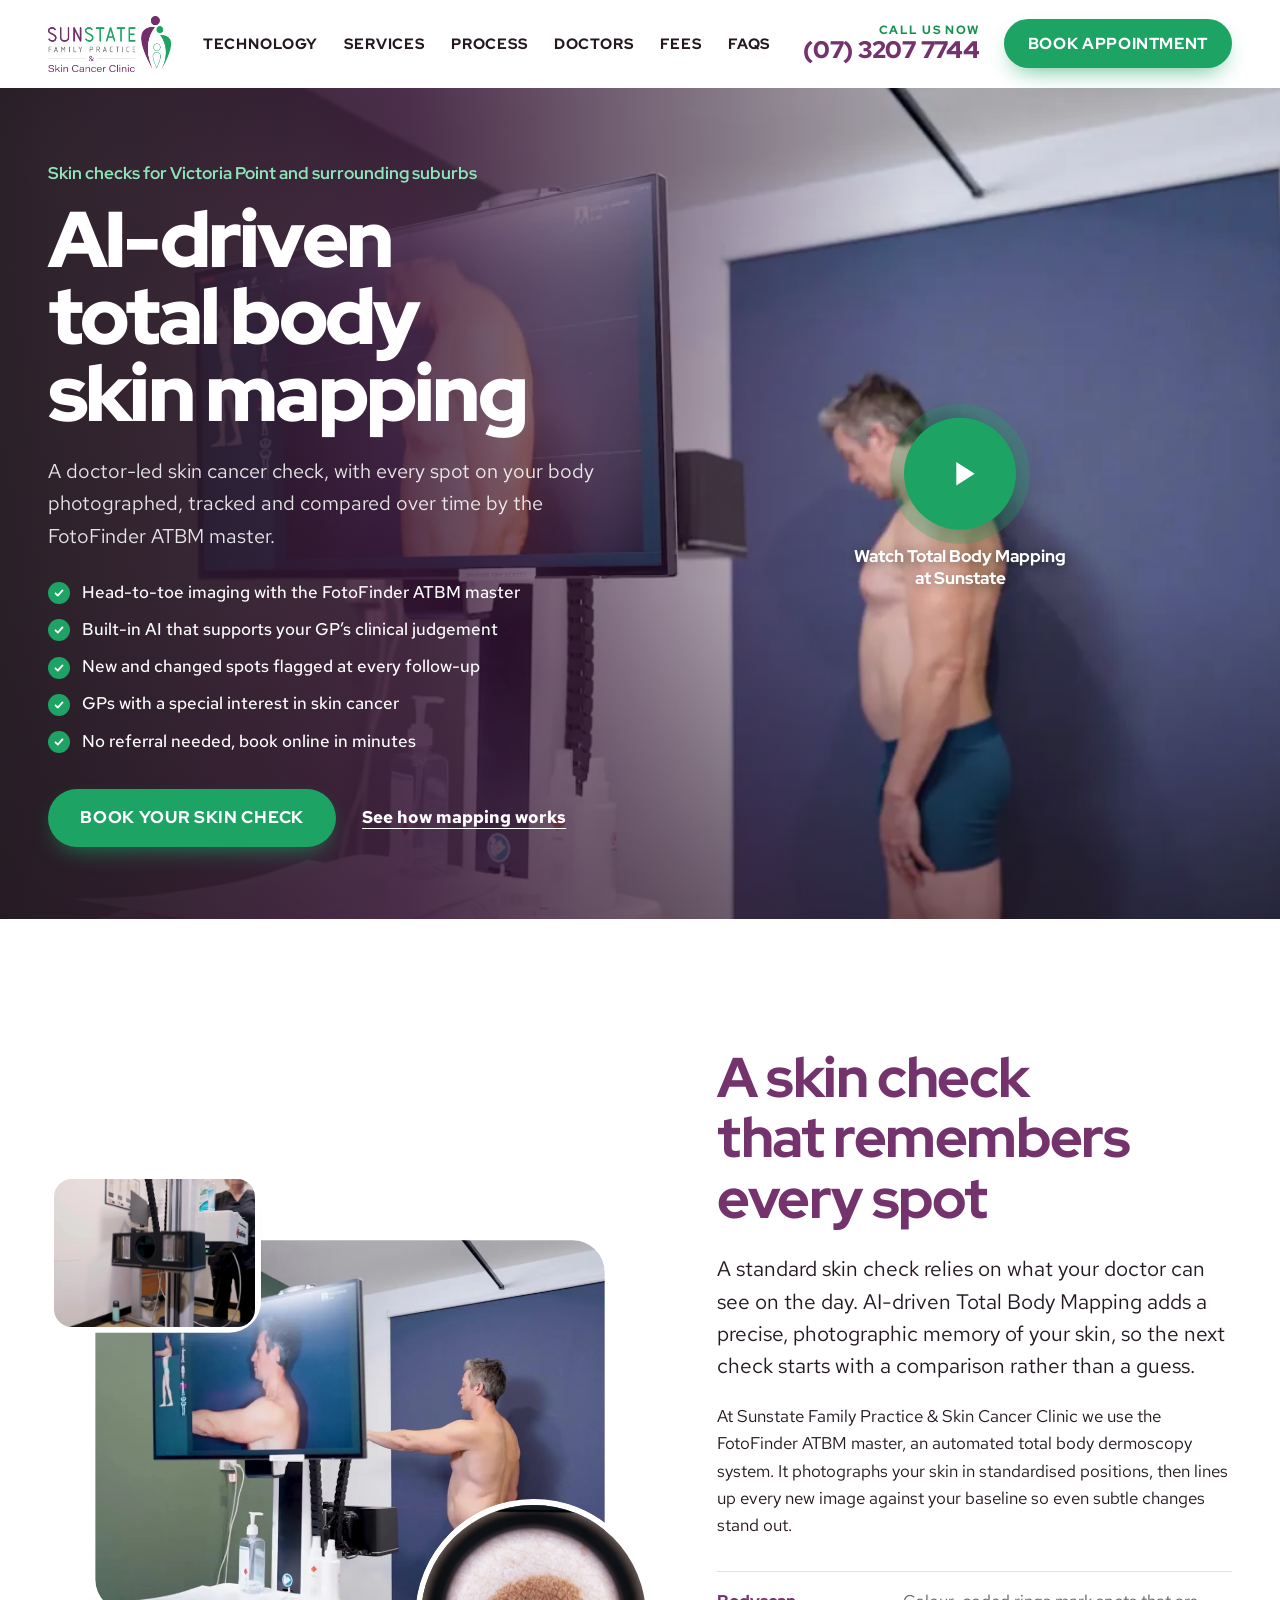
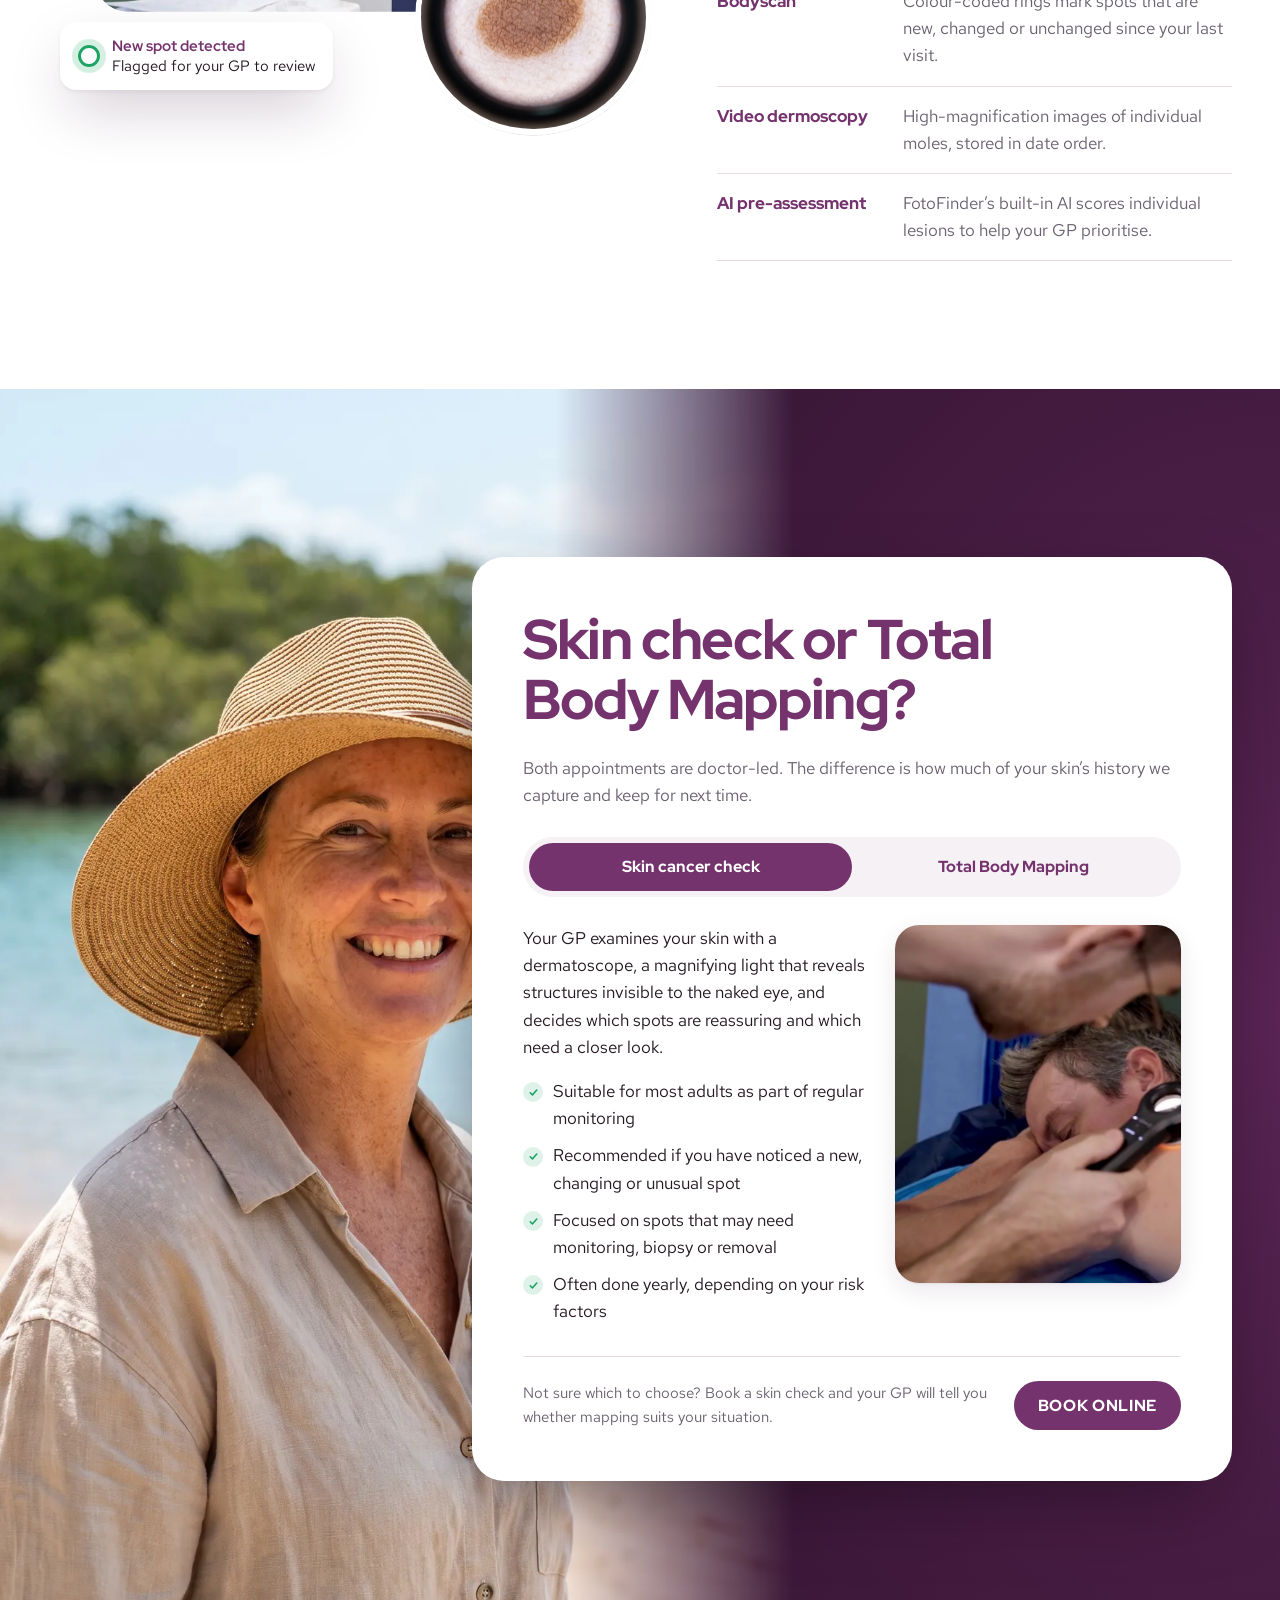
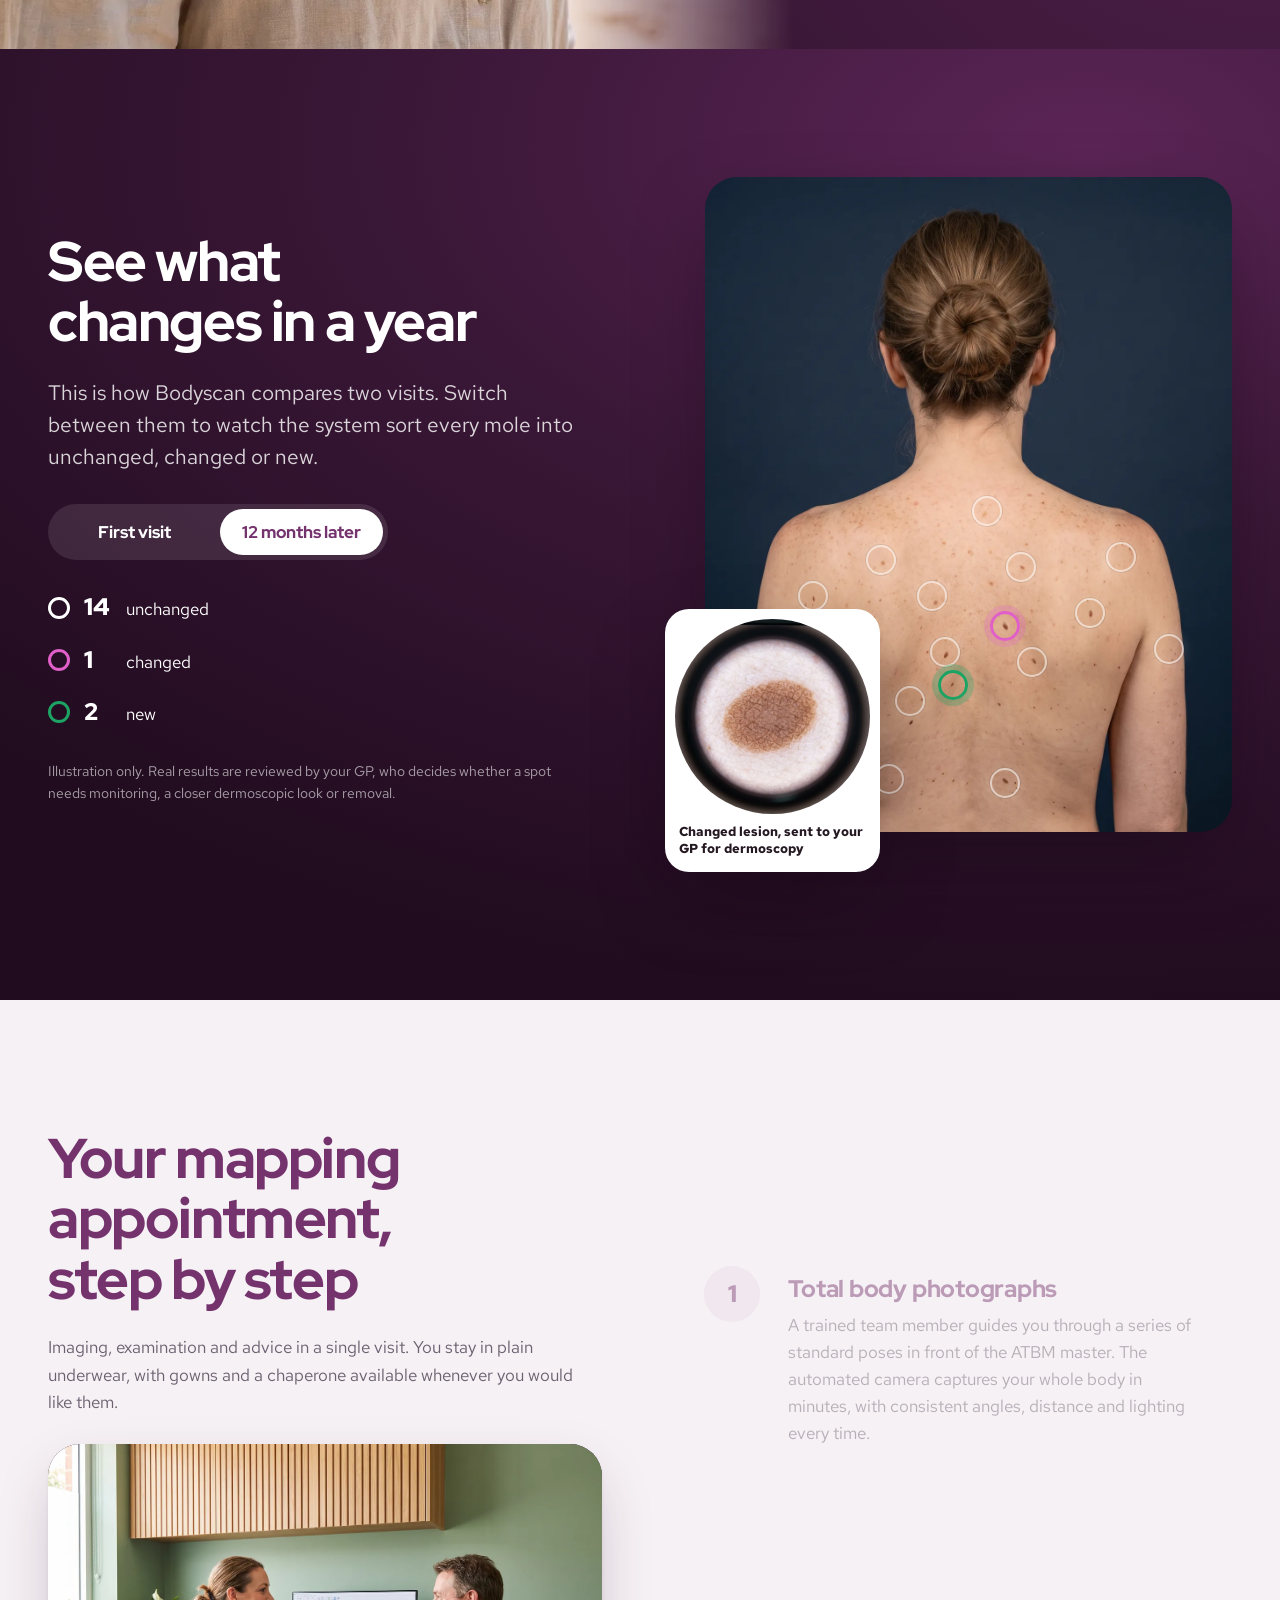
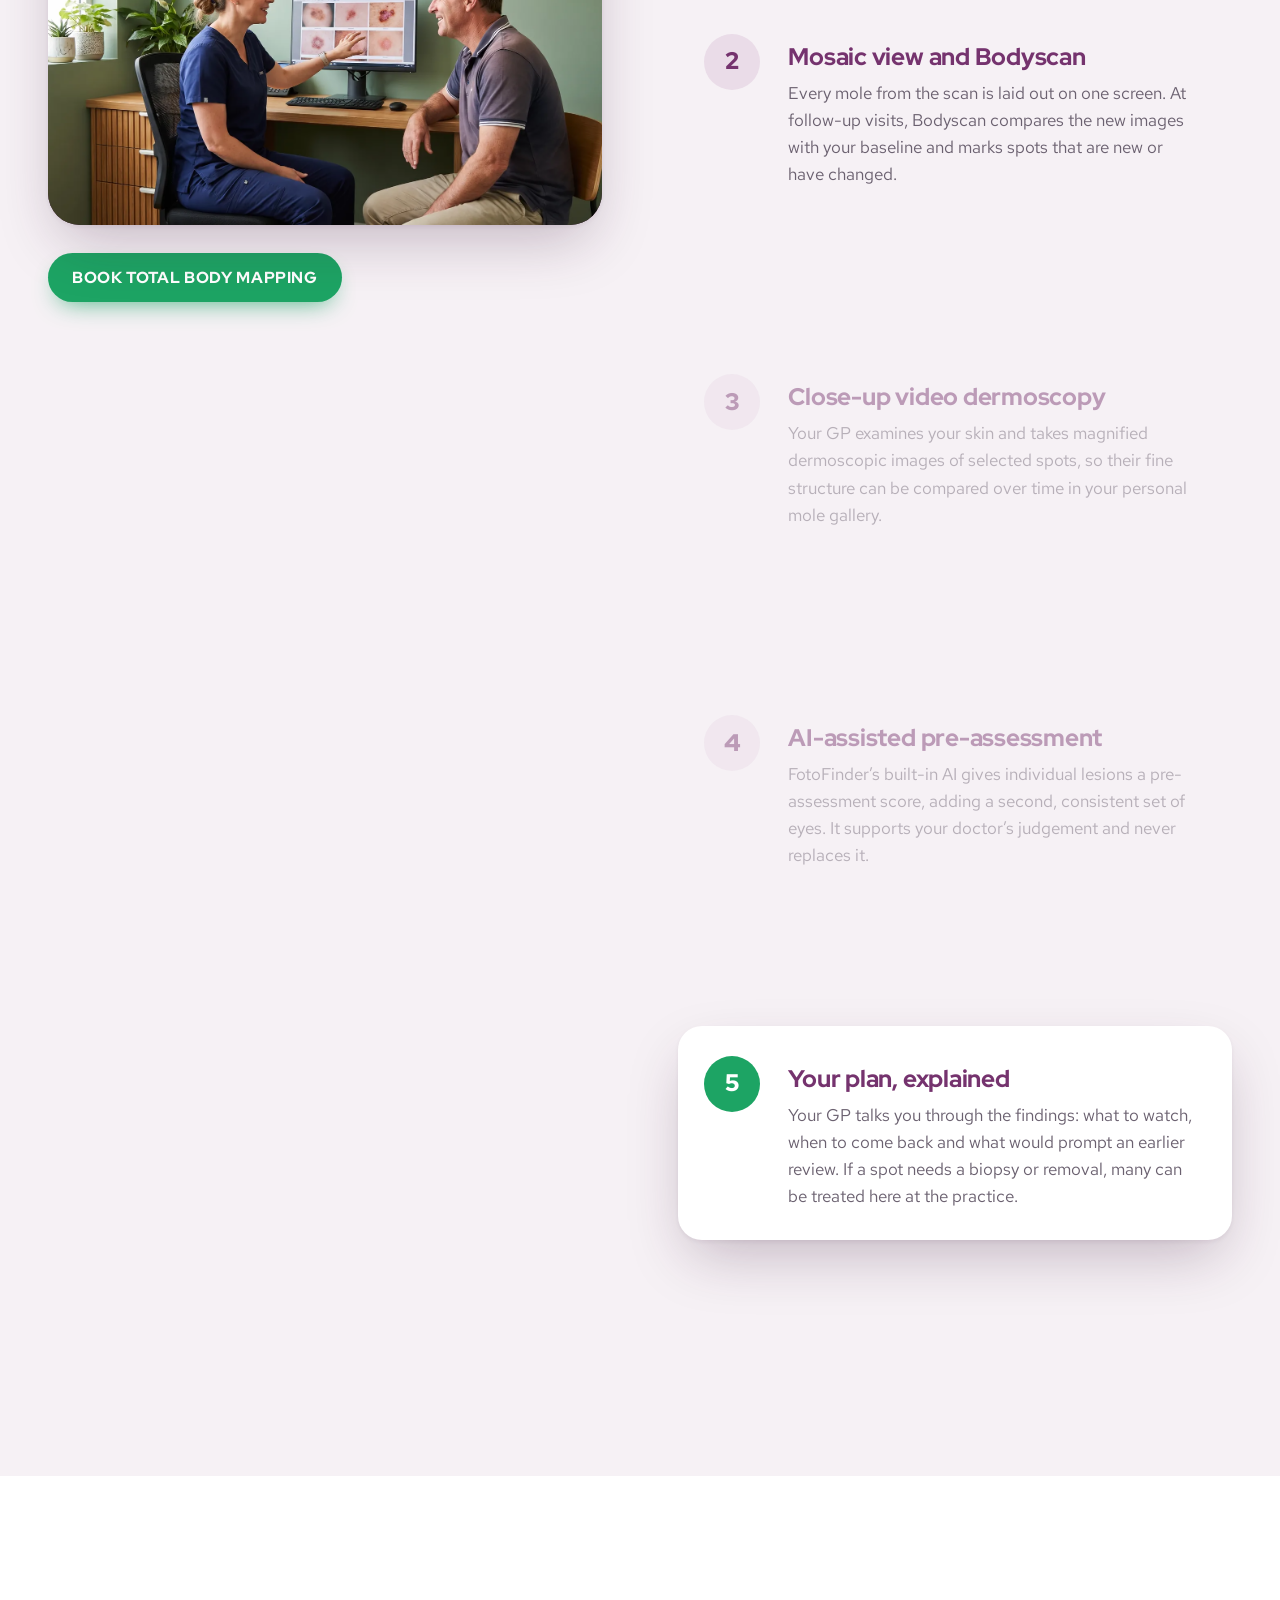
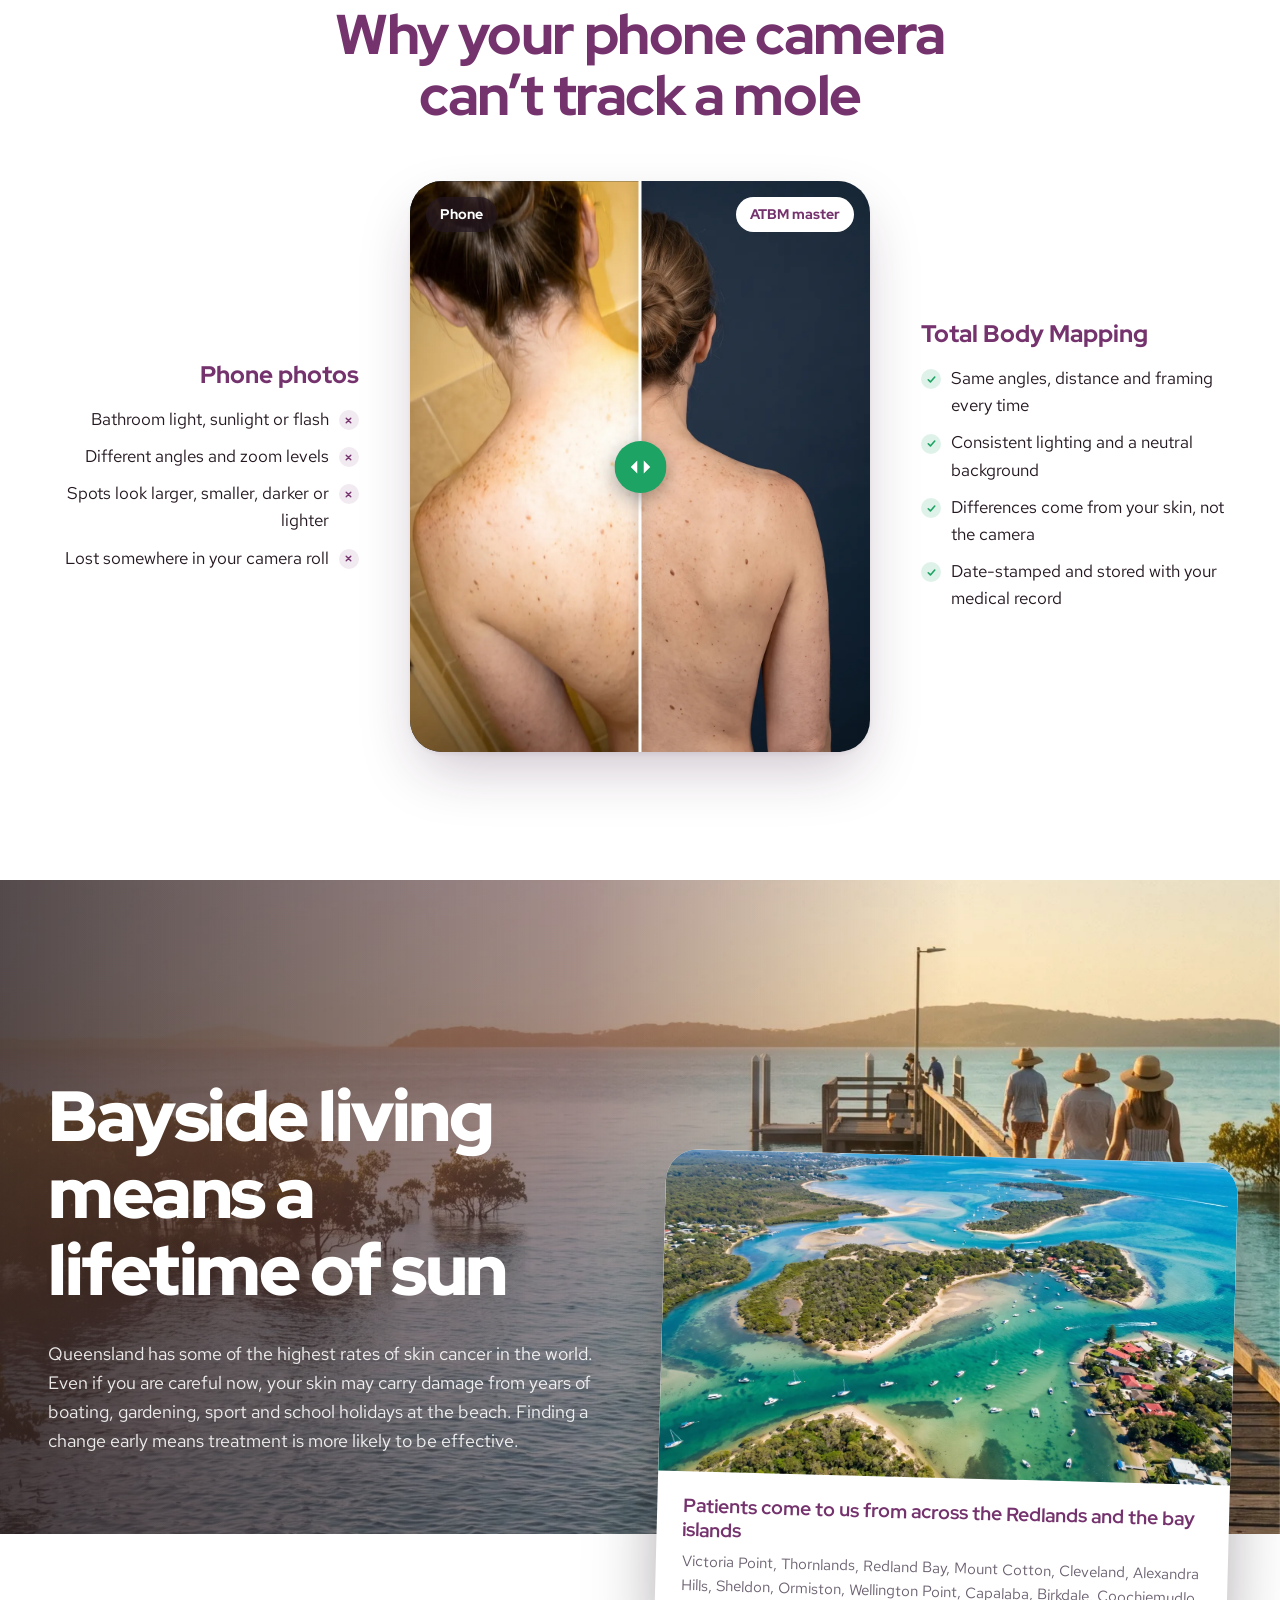
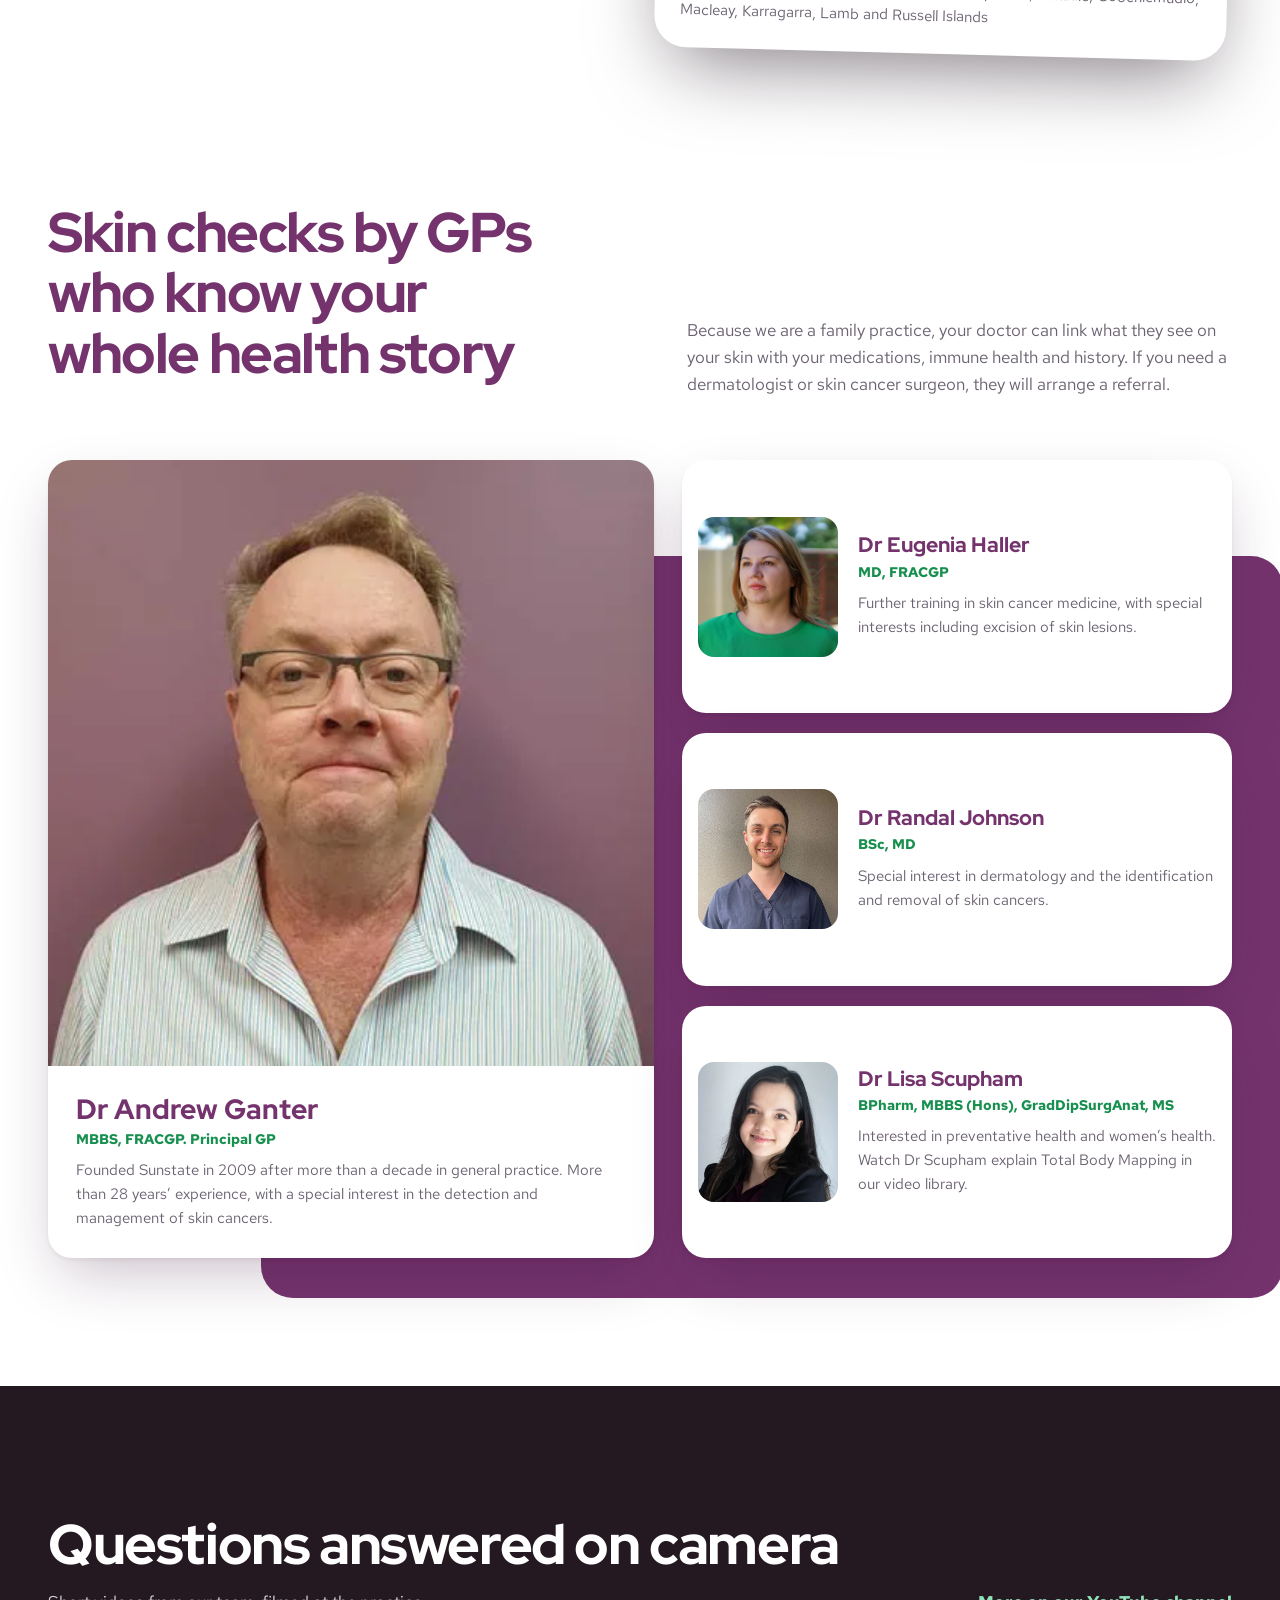
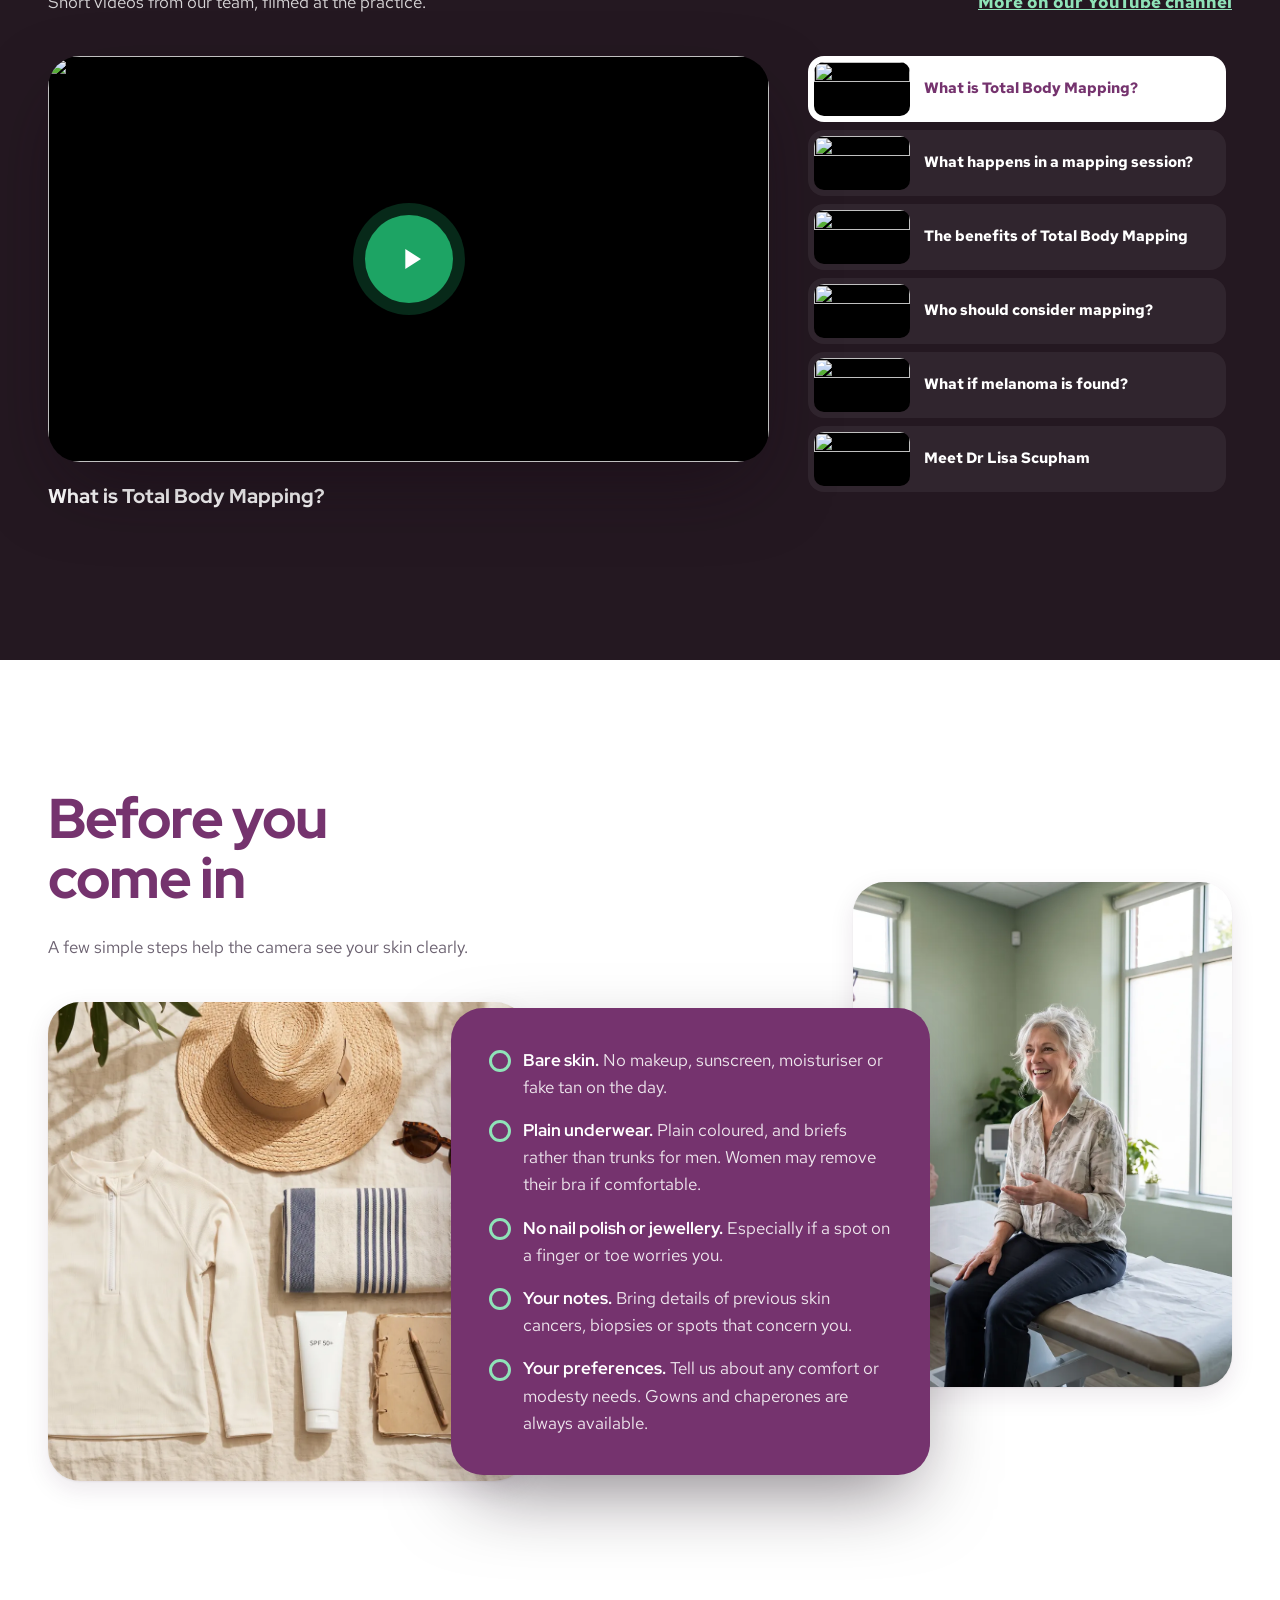
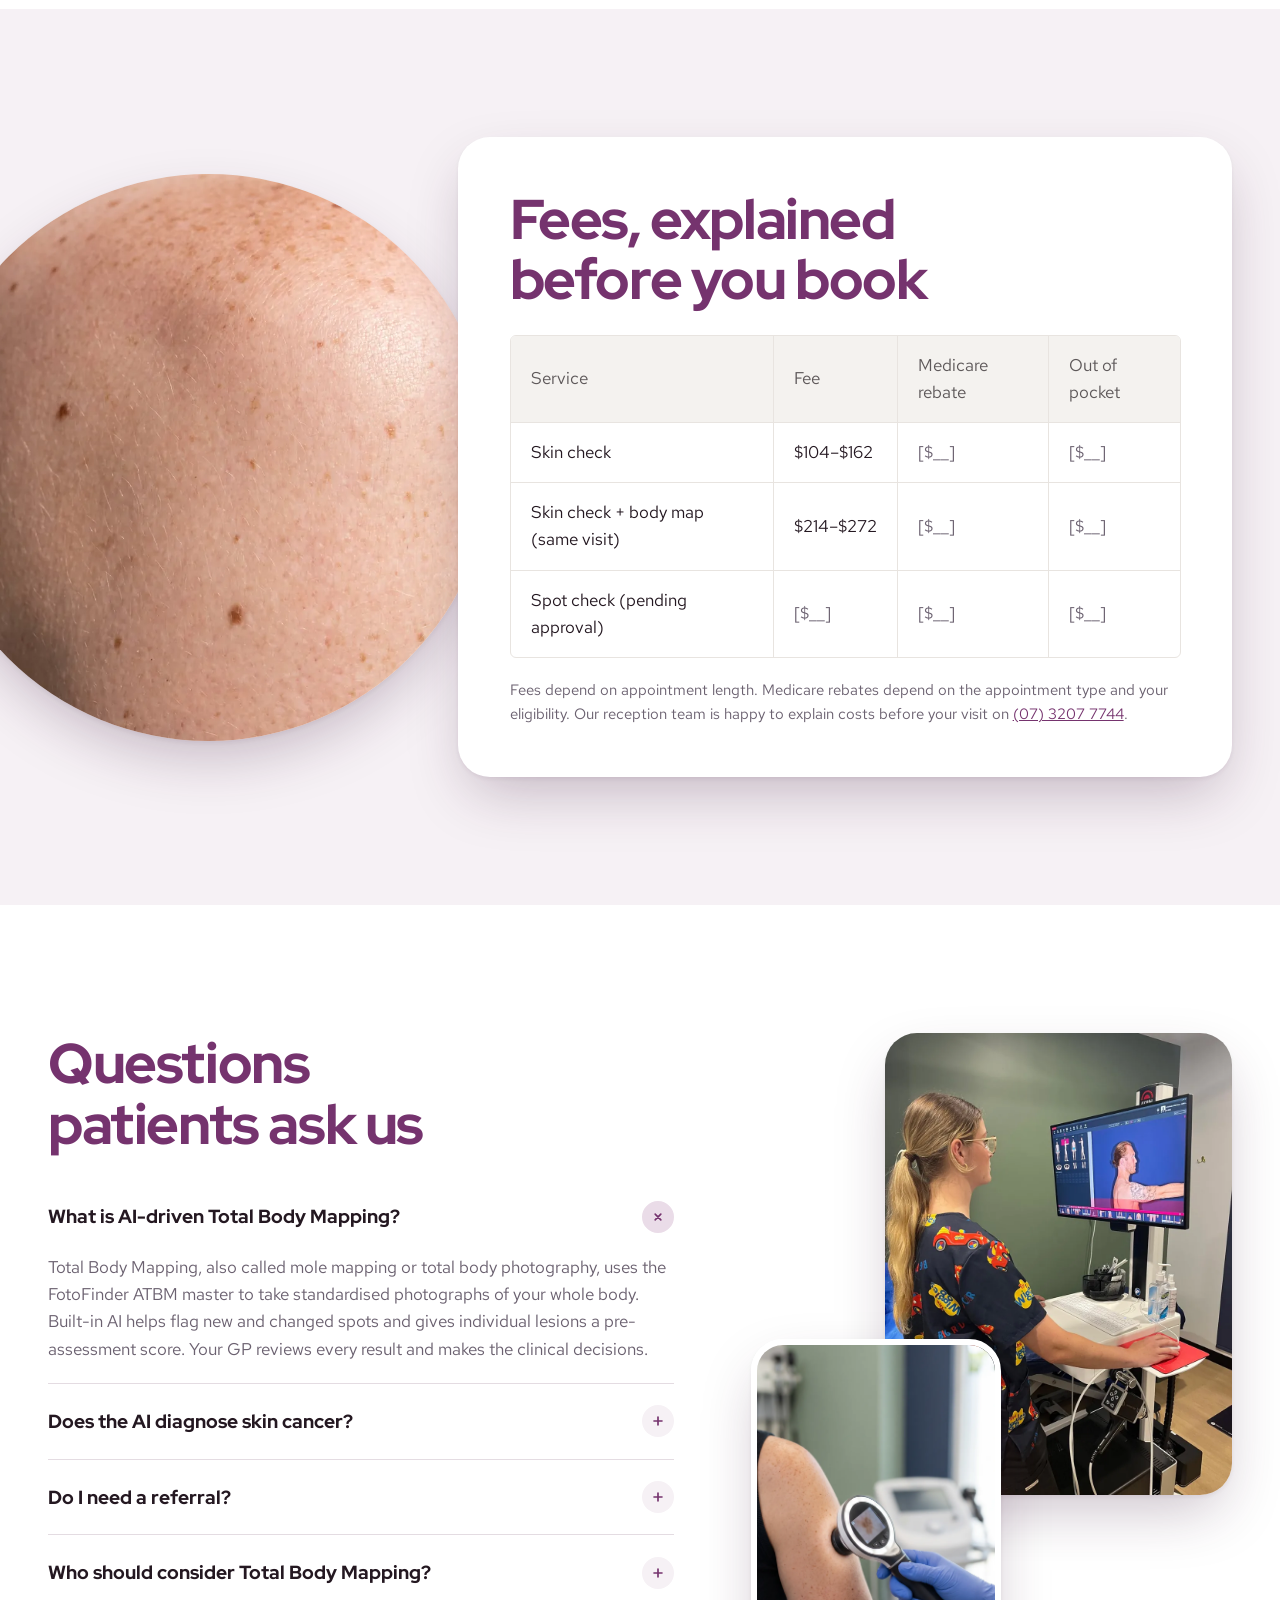
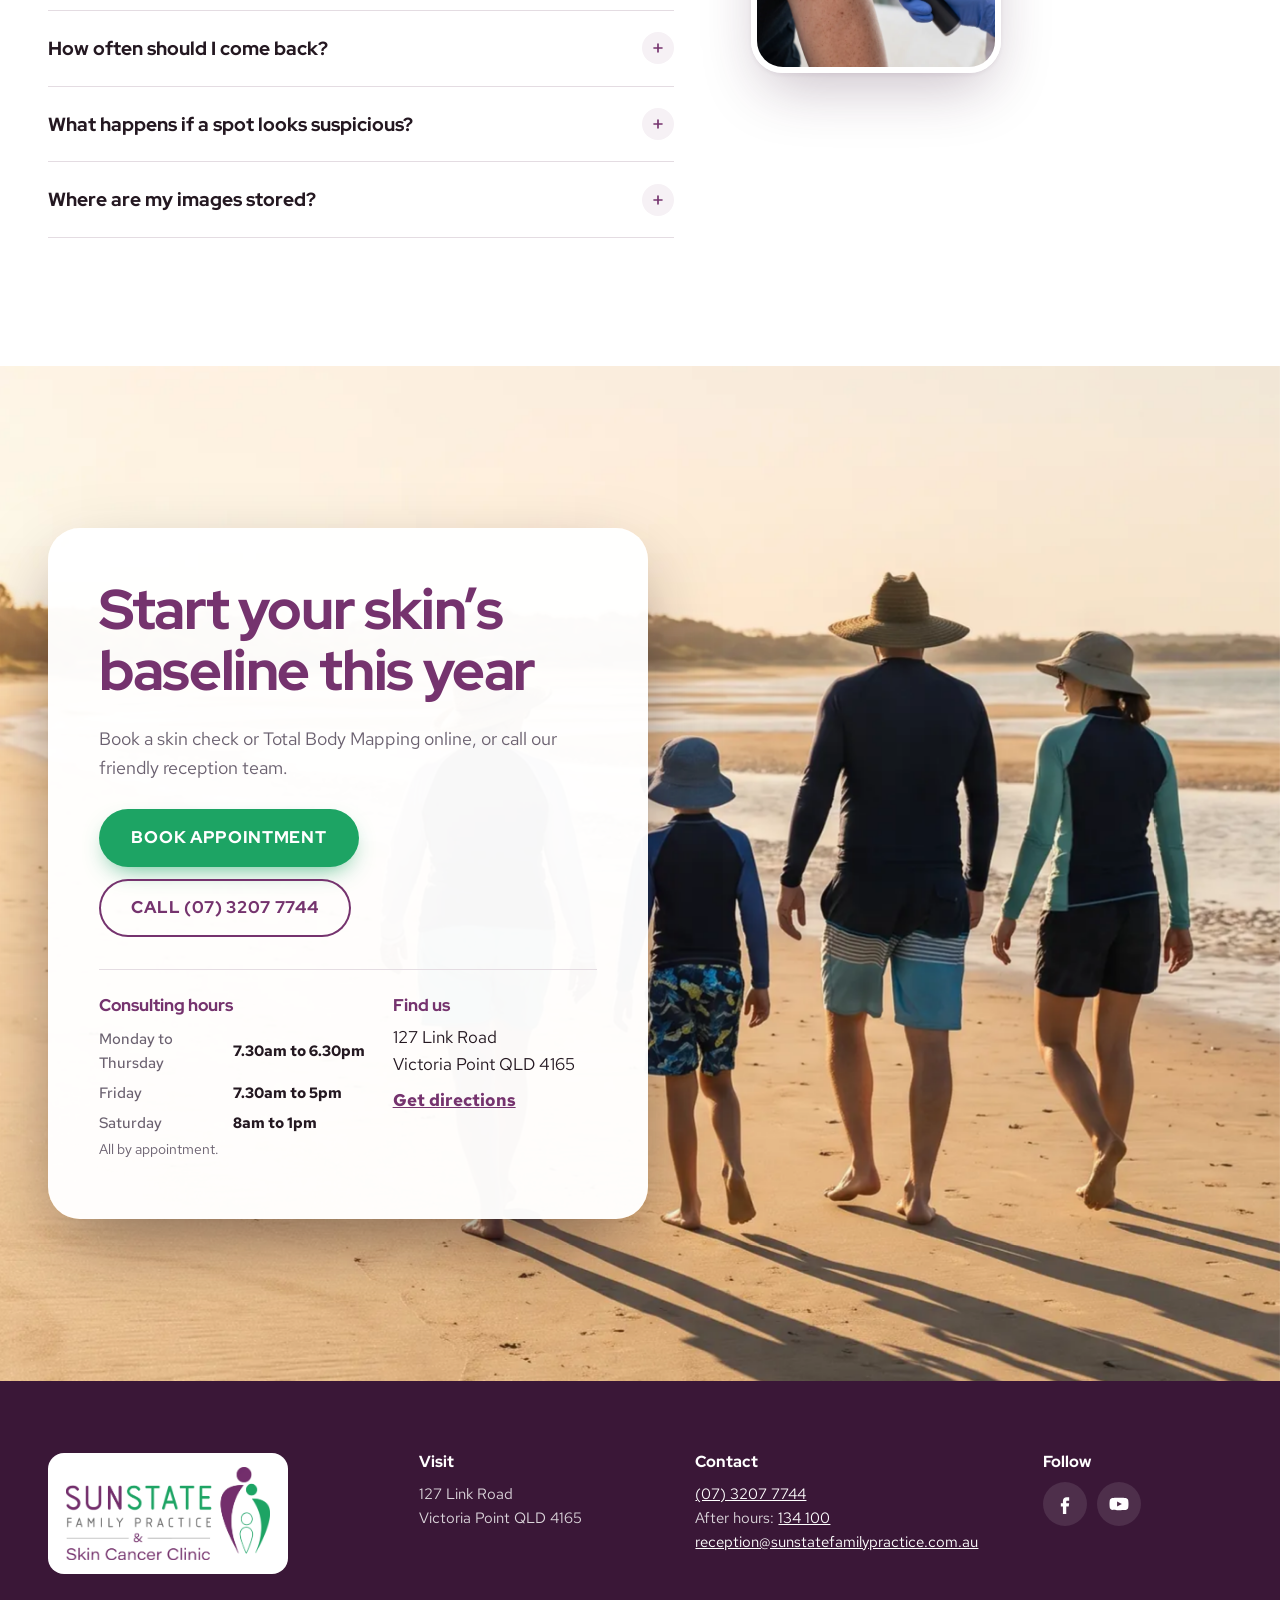
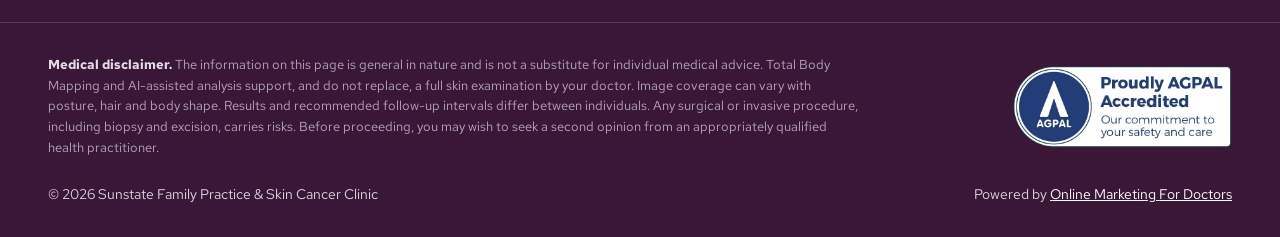
==== skin-cancer-check/index.html @ 154c6e96 "Use a self-hosted muted clip for the mobile hero video YouTube's iOS player always overlays its own " ====
<!doctype html>
<html lang="en-AU">
<head>
<meta charset="utf-8">
<meta name="viewport" content="width=device-width, initial-scale=1">
<meta name="robots" content="noindex, nofollow, noarchive, nosnippet, noimageindex">
<title>AI-Driven Total Body Skin Mapping &amp; Skin Cancer Checks | Sunstate Family Practice, Victoria Point</title>
<meta name="description" content="Doctor-led skin cancer checks and AI-driven Total Body Mapping with the FotoFinder ATBM master at Sunstate Family Practice &amp; Skin Cancer Clinic, Victoria Point, Redlands.">
<link rel="icon" href="assets/img/favicon.png" type="image/png">
<link rel="preconnect" href="https://fonts.googleapis.com">
<link rel="preconnect" href="https://fonts.gstatic.com" crossorigin>
<link href="https://fonts.googleapis.com/css2?family=Red+Hat+Display:ital,wght@0,500;0,700;0,800;0,900;1,700&family=Red+Hat+Text:wght@400;500;700&display=swap" rel="stylesheet">
<link rel="preload" as="image" href="assets/img/video-poster.webp">
<link rel="stylesheet" href="assets/styles.css">
<script>document.documentElement.classList.add("js")</script>
<script type="application/ld+json">
{
  "@context": "https://schema.org",
  "@graph": [
    {
      "@type": ["MedicalClinic", "LocalBusiness"],
      "@id": "https://sunstatefamilypractice.com.au/#clinic",
      "name": "Sunstate Family Practice & Skin Cancer Clinic",
      "url": "https://sunstatefamilypractice.com.au/",
      "telephone": "+61 7 3207 7744",
      "email": "reception@sunstatefamilypractice.com.au",
      "image": "https://sunstatefamilypractice.com.au/wp-content/uploads/2026/06/SunState-Family-Logo.webp",
      "address": {
        "@type": "PostalAddress",
        "streetAddress": "127 Link Road",
        "addressLocality": "Victoria Point",
        "addressRegion": "QLD",
        "postalCode": "4165",
        "addressCountry": "AU"
      },
      "geo": { "@type": "GeoCoordinates", "latitude": -27.585345, "longitude": 153.2946269 },
      "openingHoursSpecification": [
        { "@type": "OpeningHoursSpecification", "dayOfWeek": ["Monday","Tuesday","Wednesday","Thursday"], "opens": "07:30", "closes": "18:30" },
        { "@type": "OpeningHoursSpecification", "dayOfWeek": "Friday", "opens": "07:30", "closes": "17:00" },
        { "@type": "OpeningHoursSpecification", "dayOfWeek": "Saturday", "opens": "08:00", "closes": "13:00" }
      ],
      "areaServed": ["Victoria Point","Thornlands","Redland Bay","Mount Cotton","Cleveland","Alexandra Hills","Sheldon","Ormiston","Coochiemudlo Island","Macleay Island","Karragarra Island","Lamb Island","Russell Island","Capalaba","Birkdale","Wellington Point","Cornubia","Carbrook"],
      "medicalSpecialty": ["Dermatology", "PrimaryCare"],
      "availableService": [
        { "@type": "MedicalProcedure", "name": "Skin cancer check", "procedureType": "https://schema.org/NoninvasiveProcedure" },
        { "@type": "MedicalProcedure", "name": "AI-driven Total Body Mapping (mole mapping) with FotoFinder ATBM master", "procedureType": "https://schema.org/NoninvasiveProcedure" }
      ],
      "sameAs": ["https://www.facebook.com/SunstateFamilyPractice", "https://www.youtube.com/@SunstateFamilyPracticeandSkinC"]
    },
    {
      "@type": "FAQPage",
      "mainEntity": [
        { "@type": "Question", "name": "What is AI-driven Total Body Mapping?", "acceptedAnswer": { "@type": "Answer", "text": "Total Body Mapping, also called mole mapping or total body photography, uses the FotoFinder ATBM master to take standardised photographs of your whole body. Built-in AI helps flag new and changed spots and gives individual lesions a pre-assessment score. Your GP reviews every result and makes the clinical decisions." } },
        { "@type": "Question", "name": "Do I need a referral for a skin check or Total Body Mapping?", "acceptedAnswer": { "@type": "Answer", "text": "No. You do not need a referral to see a GP for a skin check. Book online with HotDoc and choose the TBM (Total Body Mapping) + Skin Check appointment type, or call (07) 3207 7744." } },
        { "@type": "Question", "name": "Does the AI diagnose skin cancer?", "acceptedAnswer": { "@type": "Answer", "text": "No. The AI is a decision support tool. It highlights spots for attention and compares images over time. Diagnosis and treatment decisions are always made by your doctor." } },
        { "@type": "Question", "name": "How often should I have Total Body Mapping?", "acceptedAnswer": { "@type": "Answer", "text": "Your GP will recommend an interval based on your personal risk. Many people return every 6 to 12 months so new images can be compared with their baseline." } }
      ]
    }
  ]
}
</script>
</head>
<body>
<a class="skip" href="#main">Skip to content</a>

<!-- ============ HEADER ============ -->
<header class="site-header" id="top" data-header>
  <div class="hdr">
    <a class="hdr__logo" href="#top" aria-label="Sunstate Family Practice and Skin Cancer Clinic, back to top">
      <img src="assets/img/logo.webp" alt="Sunstate Family Practice &amp; Skin Cancer Clinic" width="1900" height="868">
    </a>
    <a class="btn btn--green hdr__booknow" href="https://www.hotdoc.com.au/medical-centres/victoria-point-QLD-4165/sunstate-family-practice/doctors" target="_blank" rel="noopener">Book now</a>

    <nav class="hdr__nav" id="site-nav" aria-label="Page sections">
      <ul>
        <li><a href="#technology">Technology</a></li>
        <li><a href="#services">Services</a></li>
        <li><a href="#process">Process</a></li>
        <li><a href="#doctors">Doctors</a></li>
        <li><a href="#fees">Fees</a></li>
        <li><a href="#faqs">FAQs</a></li>
      </ul>
      <div class="hdr__nav-cta">
        <a class="btn btn--green" href="https://www.hotdoc.com.au/medical-centres/victoria-point-QLD-4165/sunstate-family-practice/doctors" target="_blank" rel="noopener">Book appointment</a>
        <a class="hdr__nav-phone" href="tel:+61732077744">Call (07) 3207 7744</a>
      </div>
    </nav>

    <a class="hdr__phone" href="tel:+61732077744">
      <span class="hdr__phone-label">Call us now</span>
      <span class="hdr__phone-num">(07) 3207 7744</span>
    </a>
    <a class="btn btn--green hdr__book" href="https://www.hotdoc.com.au/medical-centres/victoria-point-QLD-4165/sunstate-family-practice/doctors" target="_blank" rel="noopener">Book appointment</a>

    <div class="hdr__icons">
      <a class="icon-btn" href="tel:+61732077744" aria-label="Call (07) 3207 7744">
        <svg viewBox="0 0 24 24" aria-hidden="true"><path d="M6.6 10.8a15.1 15.1 0 0 0 6.6 6.6l2.2-2.2a1 1 0 0 1 1-.25 11.4 11.4 0 0 0 3.6.57 1 1 0 0 1 1 1V20a1 1 0 0 1-1 1A17 17 0 0 1 3 4a1 1 0 0 1 1-1h3.5a1 1 0 0 1 1 1c0 1.25.2 2.45.57 3.57a1 1 0 0 1-.25 1L6.6 10.8z"/></svg>
      </a>
      <button class="icon-btn hdr__burger" type="button" aria-controls="site-nav" aria-expanded="false" aria-label="Open menu" data-burger>
        <span></span><span></span><span></span>
      </button>
    </div>
  </div>
</header>

<main id="main">

<!-- ============ HERO ============ -->
<section class="hero" aria-labelledby="hero-title">
  <video class="hero__video" autoplay muted loop playsinline preload="metadata" poster="assets/img/video-poster.webp" data-hero-video
         data-src-desktop="assets/video/hero.mp4" data-src-mobile="assets/video/hero-mobile.mp4" aria-hidden="true"></video>
  <div class="hero__shade" aria-hidden="true"></div>
  <div class="hero__inner">
    <div class="hero__copy">
      <p class="hero__kicker">Skin checks for Victoria Point and surrounding suburbs</p>
      <h1 id="hero-title" class="hero__title">AI-driven total body skin mapping</h1>
      <p class="hero__sub">A doctor-led skin cancer check, with every spot on your body photographed, tracked and compared over time by the FotoFinder ATBM master.</p>
      <div class="hero__inline" data-inline-video data-video-id="MJl57qPpsfQ">
        <video muted loop playsinline preload="none" poster="assets/img/video-poster.webp" data-src="assets/video/hero-mobile.mp4" aria-hidden="true"></video>
        <button class="hero__inline-sound" type="button" aria-label="Watch the video with sound">
          <svg viewBox="0 0 24 24" aria-hidden="true"><path d="M3 9v6h4l5 5V4L7 9H3zm13.5 3a4.5 4.5 0 0 0-2.5-4v8a4.5 4.5 0 0 0 2.5-4zM14 3.2v2.1a7 7 0 0 1 0 13.4v2.1a9 9 0 0 0 0-17.6z"/></svg>Watch with sound
        </button>
      </div>
      <ul class="hero__points">
        <li>Head-to-toe imaging with the FotoFinder ATBM master</li>
        <li>Built-in AI that supports your GP’s clinical judgement</li>
        <li>New and changed spots flagged at every follow-up</li>
        <li>GPs with a special interest in skin cancer</li>
        <li>No referral needed, book online in minutes</li>
      </ul>
      <div class="hero__actions">
        <a class="btn btn--green btn--lg" href="https://www.hotdoc.com.au/medical-centres/victoria-point-QLD-4165/sunstate-family-practice/doctors" target="_blank" rel="noopener">Book your skin check</a>
        <a class="hero__link" href="#technology">See how mapping works</a>
      </div>
    </div>
  </div>
  <button class="hero__play" type="button" data-lightbox-open data-video-id="MJl57qPpsfQ" aria-haspopup="dialog">
    <span class="hero__play-ring" aria-hidden="true"><svg viewBox="0 0 24 24"><path d="M8 5v14l11-7z"/></svg></span>
    <span class="hero__play-label">Watch Total Body Mapping at Sunstate</span>
  </button>
</section>

<!-- ============ TECHNOLOGY / POSITIONING ============ -->
<section class="tech" id="technology" aria-labelledby="tech-title">
  <div class="wrap tech__grid">
    <div class="tech__collage" aria-hidden="false">
      <figure class="tech__main reveal-img">
        <img src="assets/img/video-body-imaging.webp" alt="A patient standing in front of the FotoFinder ATBM master at Sunstate while his full-body images appear on screen" width="1280" height="720" loading="lazy">
      </figure>
      <figure class="tech__sat tech__sat--lens reveal-img">
        <img src="assets/img/dermoscopy-mole.webp" alt="A dermoscopic close-up of a mole showing its pigment network" width="900" height="900" loading="lazy">
      </figure>
      <figure class="tech__sat tech__sat--device reveal-img">
        <img src="assets/img/video-atbm-device.webp" alt="The FotoFinder ATBM master camera tower in the Sunstate imaging room" width="1280" height="720" loading="lazy">
      </figure>
      <div class="tech__chip">
        <span class="ring ring--new" aria-hidden="true"></span>
        <span><strong>New spot detected</strong><br>Flagged for your GP to review</span>
      </div>
    </div>
    <div class="tech__copy">
      <h2 id="tech-title" class="h2">A skin check that remembers every spot</h2>
      <p class="lead">A standard skin check relies on what your doctor can see on the day. AI-driven Total Body Mapping adds a precise, photographic memory of your skin, so the next check starts with a comparison rather than a guess.</p>
      <p>At Sunstate Family Practice &amp; Skin Cancer Clinic we use the FotoFinder ATBM master, an automated total body dermoscopy system. It photographs your skin in standardised positions, then lines up every new image against your baseline so even subtle changes stand out.</p>
      <dl class="tech__facts">
        <div><dt>Bodyscan</dt><dd>Colour-coded rings mark spots that are new, changed or unchanged since your last visit.</dd></div>
        <div><dt>Video dermoscopy</dt><dd>High-magnification images of individual moles, stored in date order.</dd></div>
        <div><dt>AI pre-assessment</dt><dd>FotoFinder’s built-in AI scores individual lesions to help your GP prioritise.</dd></div>
      </dl>
    </div>
  </div>
</section>

<!-- ============ SERVICES (TABS over full-bleed) ============ -->
<section class="services" id="services" aria-labelledby="services-title">
  <div class="services__bg" aria-hidden="true">
    <img src="assets/img/woman-sun-hat.webp" alt="" data-svc-bg="check" class="is-active" loading="lazy">
    <img src="assets/img/man-sailing.webp" alt="" data-svc-bg="mapping" loading="lazy">
  </div>
  <div class="wrap services__wrap">
    <div class="services__card">
      <h2 id="services-title" class="h2">Skin check or Total Body Mapping?</h2>
      <p class="services__intro">Both appointments are doctor-led. The difference is how much of your skin’s history we capture and keep for next time.</p>

      <div class="tabs" role="tablist" aria-label="Choose a service">
        <button class="tab is-active" role="tab" id="tab-check" aria-controls="panel-check" aria-selected="true" data-tab="check">Skin cancer check</button>
        <button class="tab" role="tab" id="tab-mapping" aria-controls="panel-mapping" aria-selected="false" tabindex="-1" data-tab="mapping">Total Body Mapping</button>
        <span class="tabs__ink" aria-hidden="true"></span>
      </div>

      <div class="panel is-active" role="tabpanel" id="panel-check" aria-labelledby="tab-check">
        <div class="panel__cols">
          <div>
            <p>Your GP examines your skin with a dermatoscope, a magnifying light that reveals structures invisible to the naked eye, and decides which spots are reassuring and which need a closer look.</p>
            <ul class="ticks">
              <li>Suitable for most adults as part of regular monitoring</li>
              <li>Recommended if you have noticed a new, changing or unusual spot</li>
              <li>Focused on spots that may need monitoring, biopsy or removal</li>
              <li>Often done yearly, depending on your risk factors</li>
            </ul>
          </div>
          <figure class="panel__img"><img src="assets/img/video-dermatoscope.webp" alt="A Sunstate GP examining a patient’s shoulder with a dermatoscope" width="1280" height="720" loading="lazy"></figure>
        </div>
      </div>

      <div class="panel" role="tabpanel" id="panel-mapping" aria-labelledby="tab-mapping" hidden>
        <div class="panel__cols">
          <div>
            <p>Everything in a skin check, plus comprehensive photographic imaging with the FotoFinder ATBM master. Your images become a baseline that future visits are measured against.</p>
            <ul class="ticks">
              <li>Helpful if you have many moles, freckles or sun-damaged skin</li>
              <li>Useful if you have a personal or family history of melanoma</li>
              <li>Tracks hard-to-see areas like your back, shoulders and scalp</li>
              <li>Recommended when closer ongoing monitoring is needed</li>
            </ul>
          </div>
          <figure class="panel__img"><img src="assets/img/video-mosaic-view.webp" alt="The FotoFinder mosaic view showing every mole from a total body scan side by side" width="1280" height="720" loading="lazy"></figure>
        </div>
      </div>

      <div class="services__foot">
        <p>Not sure which to choose? Book a skin check and your GP will tell you whether mapping suits your situation.</p>
        <a class="btn btn--plum" href="https://www.hotdoc.com.au/medical-centres/victoria-point-QLD-4165/sunstate-family-practice/doctors" target="_blank" rel="noopener">Book online</a>
      </div>
    </div>
  </div>
</section>

<!-- ============ BODYSCAN INTERACTIVE ============ -->
<section class="scan" aria-labelledby="scan-title">
  <div class="wrap scan__grid">
    <div class="scan__copy">
      <h2 id="scan-title" class="h2 h2--light">See what changes in a year</h2>
      <p class="lead lead--light">This is how Bodyscan compares two visits. Switch between them to watch the system sort every mole into unchanged, changed or new.</p>

      <div class="seg" role="radiogroup" aria-label="Choose a visit">
        <button class="seg__btn is-active" role="radio" aria-checked="true" data-visit="baseline">First visit</button>
        <button class="seg__btn" role="radio" aria-checked="false" data-visit="followup">12 months later</button>
      </div>

      <ul class="legend" aria-live="polite">
        <li><span class="ring ring--base" aria-hidden="true"></span><span><b data-count="unchanged">15</b> <span data-label="unchanged">mapped at baseline</span></span></li>
        <li><span class="ring ring--changed" aria-hidden="true"></span><span><b data-count="changed">0</b> changed</span></li>
        <li><span class="ring ring--new" aria-hidden="true"></span><span><b data-count="new">0</b> new</span></li>
      </ul>
      <p class="scan__note">Illustration only. Real results are reviewed by your GP, who decides whether a spot needs monitoring, a closer dermoscopic look or removal.</p>
    </div>

    <div class="scan__stage" data-scan data-visit="baseline">
      <figure class="scan__figure">
        <img src="assets/img/back-clinical.webp" alt="Illustrative total body image of a woman’s back with mapped moles" width="1200" height="1490" loading="lazy">
        <div class="scan__rings" aria-hidden="true">
          <!-- x,y in % ; state at follow-up: u = unchanged, c = changed, n = new -->
          <span style="--x:57;--y:68.5" data-s="c"></span>
          <span style="--x:73;--y:66.5" data-s="u"></span>
          <span style="--x:45.5;--y:72.5" data-s="u"></span>
          <span style="--x:33.5;--y:58.5" data-s="u"></span>
          <span style="--x:62;--y:74" data-s="u"></span>
          <span style="--x:39;--y:80" data-s="u"></span>
          <span style="--x:57;--y:92.5" data-s="u"></span>
          <span style="--x:20.5;--y:64" data-s="u"></span>
          <span style="--x:60;--y:59.5" data-s="u"></span>
          <span style="--x:53.5;--y:51" data-s="u"></span>
          <span style="--x:43;--y:64" data-s="u"></span>
          <span style="--x:88;--y:72" data-s="u"></span>
          <span style="--x:35;--y:92" data-s="u"></span>
          <span style="--x:24;--y:83" data-s="u"></span>
          <span style="--x:79;--y:58" data-s="u"></span>
          <span style="--x:47;--y:77.5" data-s="n"></span>
          <span style="--x:29;--y:69.5" data-s="n"></span>
        </div>
        <div class="scan__sweep" aria-hidden="true"></div>
      </figure>
      <figure class="scan__zoom">
        <img src="assets/img/dermoscopy-mole.webp" alt="" width="900" height="900" loading="lazy">
        <figcaption>Changed lesion, sent to your GP for dermoscopy</figcaption>
      </figure>
    </div>
  </div>
</section>

<!-- ============ PROCESS (sticky steps) ============ -->
<section class="process" id="process" aria-labelledby="process-title">
  <div class="wrap process__grid">
    <div class="process__head">
      <h2 id="process-title" class="h2">Your mapping appointment, step by step</h2>
      <p>Imaging, examination and advice in a single visit. You stay in plain underwear, with gowns and a chaperone available whenever you would like them.</p>
      <div class="process__media" aria-hidden="true">
        <img src="assets/img/video-body-imaging.webp" alt="" class="is-active" data-step-img="1">
        <img src="assets/img/video-mosaic-view.webp" alt="" data-step-img="2">
        <img src="assets/img/video-dermoscopy-camera.webp" alt="" data-step-img="3">
        <img src="assets/img/ai-body-map.webp" alt="" data-step-img="4">
        <img src="assets/img/gp-reviewing-images.webp" alt="" data-step-img="5">
      </div>
      <a class="btn btn--green" href="https://www.hotdoc.com.au/medical-centres/victoria-point-QLD-4165/sunstate-family-practice/doctors" target="_blank" rel="noopener">Book Total Body Mapping</a>
    </div>

    <ol class="steps">
      <li class="step" data-step="1">
        <span class="step__n">1</span>
        <div>
          <h3>Total body photographs</h3>
          <p>A trained team member guides you through a series of standard poses in front of the ATBM master. The automated camera captures your whole body in minutes, with consistent angles, distance and lighting every time.</p>
          <img class="step__img" src="assets/img/video-body-imaging.webp" alt="A patient posing for total body photographs in front of the ATBM master" width="1280" height="720" loading="lazy">
        </div>
      </li>
      <li class="step" data-step="2">
        <span class="step__n">2</span>
        <div>
          <h3>Mosaic view and Bodyscan</h3>
          <p>Every mole from the scan is laid out on one screen. At follow-up visits, Bodyscan compares the new images with your baseline and marks spots that are new or have changed.</p>
          <img class="step__img" src="assets/img/video-mosaic-view.webp" alt="The mosaic view listing every lesion from a scan" width="1280" height="720" loading="lazy">
        </div>
      </li>
      <li class="step" data-step="3">
        <span class="step__n">3</span>
        <div>
          <h3>Close-up video dermoscopy</h3>
          <p>Your GP examines your skin and takes magnified dermoscopic images of selected spots, so their fine structure can be compared over time in your personal mole gallery.</p>
          <img class="step__img" src="assets/img/video-dermoscopy-camera.webp" alt="A GP using the FotoFinder video dermatoscope on a patient’s shoulder" width="1280" height="720" loading="lazy">
        </div>
      </li>
      <li class="step" data-step="4">
        <span class="step__n">4</span>
        <div>
          <h3>AI-assisted pre-assessment</h3>
          <p>FotoFinder’s built-in AI gives individual lesions a pre-assessment score, adding a second, consistent set of eyes. It supports your doctor’s judgement and never replaces it.</p>
          <img class="step__img" src="assets/img/ai-body-map.webp" alt="A visualisation of a body map with marked lesions and dermoscopy thumbnails" width="1200" height="1490" loading="lazy">
        </div>
      </li>
      <li class="step" data-step="5">
        <span class="step__n">5</span>
        <div>
          <h3>Your plan, explained</h3>
          <p>Your GP talks you through the findings: what to watch, when to come back and what would prompt an earlier review. If a spot needs a biopsy or removal, many can be treated here at the practice.</p>
          <img class="step__img" src="assets/img/gp-reviewing-images.webp" alt="A GP explaining skin images on screen to a patient" width="1400" height="939" loading="lazy">
        </div>
      </li>
    </ol>
  </div>
</section>

<!-- ============ PHONE vs TBM (compare slider) ============ -->
<section class="compare" aria-labelledby="compare-title">
  <div class="wrap">
    <h2 id="compare-title" class="h2 compare__title">Why your phone camera can’t track a mole</h2>
    <div class="compare__grid">
      <div class="compare__col compare__col--left">
        <h3>Phone photos</h3>
        <ul class="crosses">
          <li>Bathroom light, sunlight or flash</li>
          <li>Different angles and zoom levels</li>
          <li>Spots look larger, smaller, darker or lighter</li>
          <li>Lost somewhere in your camera roll</li>
        </ul>
      </div>

      <div class="slider" data-compare style="--pos:50%">
        <img class="slider__img" src="assets/img/back-clinical.webp" alt="The same back photographed under standardised clinical lighting" width="1200" height="1490" loading="lazy">
        <div class="slider__top">
          <img class="slider__img" src="assets/img/back-phone.webp" alt="A back photographed at home on a phone, with uneven light and flash glare" width="1200" height="1490" loading="lazy">
        </div>
        <span class="slider__tag slider__tag--l">Phone</span>
        <span class="slider__tag slider__tag--r">ATBM master</span>
        <div class="slider__handle" aria-hidden="true"><span></span></div>
        <label class="sr-only" for="compare-range">Drag to compare a phone photo with a total body mapping image</label>
        <input id="compare-range" class="slider__range" type="range" min="0" max="100" value="50">
      </div>

      <div class="compare__col compare__col--right">
        <h3>Total Body Mapping</h3>
        <ul class="ticks">
          <li>Same angles, distance and framing every time</li>
          <li>Consistent lighting and a neutral background</li>
          <li>Differences come from your skin, not the camera</li>
          <li>Date-stamped and stored with your medical record</li>
        </ul>
      </div>
    </div>
  </div>
</section>

<!-- ============ REDLANDS (full-bleed parallax) ============ -->
<section class="local" aria-labelledby="local-title">
  <div class="local__bg" aria-hidden="true"><img src="assets/img/jetty-victoria-point.webp" alt="" data-parallax loading="lazy"></div>
  <div class="wrap local__inner">
    <div class="local__copy">
      <h2 id="local-title" class="h2 h2--light local__title">Bayside living means a lifetime of sun</h2>
      <p>Queensland has some of the highest rates of skin cancer in the world. Even if you are careful now, your skin may carry damage from years of boating, gardening, sport and school holidays at the beach. Finding a change early means treatment is more likely to be effective.</p>
    </div>
    <figure class="local__sat">
      <img src="assets/img/coochiemudlo-aerial.webp" alt="Aerial view of Coochiemudlo Island and the Southern Moreton Bay Islands" width="1400" height="781" loading="lazy">
      <figcaption>
        <strong>Patients come to us from across the Redlands and the bay islands</strong>
        <span class="suburbs">Victoria Point, Thornlands, Redland Bay, Mount Cotton, Cleveland, Alexandra Hills, Sheldon, Ormiston, Wellington Point, Capalaba, Birkdale, Coochiemudlo, Macleay, Karragarra, Lamb and Russell Islands</span>
      </figcaption>
    </figure>
  </div>
</section>

<!-- ============ DOCTORS ============ -->
<section class="doctors" id="doctors" aria-labelledby="doctors-title">
  <div class="wrap">
    <div class="doctors__head">
      <h2 id="doctors-title" class="h2">Skin checks by GPs who know your whole health story</h2>
      <p>Because we are a family practice, your doctor can link what they see on your skin with your medications, immune health and history. If you need a dermatologist or skin cancer surgeon, they will arrange a referral.</p>
    </div>
    <div class="doctors__grid">
      <article class="doc doc--lead">
        <img src="assets/img/dr-andrew-ganter.webp" alt="Dr Andrew Ganter" width="400" height="400" loading="lazy">
        <div class="doc__body">
          <h3>Dr Andrew Ganter</h3>
          <p class="doc__q">MBBS, FRACGP. Principal GP</p>
          <p>Founded Sunstate in 2009 after more than a decade in general practice. More than 28 years’ experience, with a special interest in the detection and management of skin cancers.</p>
        </div>
      </article>
      <article class="doc">
        <img src="assets/img/dr-eugenia-haller.webp" alt="Dr Eugenia Haller" width="600" height="600" loading="lazy">
        <div class="doc__body">
          <h3>Dr Eugenia Haller</h3>
          <p class="doc__q">MD, FRACGP</p>
          <p>Further training in skin cancer medicine, with special interests including excision of skin lesions.</p>
        </div>
      </article>
      <article class="doc">
        <img src="assets/img/dr-randal-johnson.webp" alt="Dr Randal Johnson" width="500" height="500" loading="lazy">
        <div class="doc__body">
          <h3>Dr Randal Johnson</h3>
          <p class="doc__q">BSc, MD</p>
          <p>Special interest in dermatology and the identification and removal of skin cancers.</p>
        </div>
      </article>
      <article class="doc">
        <img src="assets/img/dr-lisa-scupham.webp" alt="Dr Lisa Scupham" width="500" height="500" loading="lazy">
        <div class="doc__body">
          <h3>Dr Lisa Scupham</h3>
          <p class="doc__q">BPharm, MBBS (Hons), GradDipSurgAnat, MS</p>
          <p>Interested in preventative health and women’s health. Watch Dr Scupham explain Total Body Mapping in our video library.</p>
        </div>
      </article>
    </div>
  </div>
</section>

<!-- ============ VIDEOS ============ -->
<section class="videos" aria-labelledby="videos-title">
  <div class="wrap">
    <div class="videos__head">
      <div>
        <h2 id="videos-title" class="h2 h2--light">Questions answered on camera</h2>
        <p class="lead--light">Short videos from our team, filmed at the practice.</p>
      </div>
      <a class="videos__channel" href="https://www.youtube.com/@SunstateFamilyPracticeandSkinC" target="_blank" rel="noopener">More on our YouTube channel</a>
    </div>
    <div class="videos__grid">
    <div class="videos__player">
      <div class="yt" data-yt data-id="dTm-0gXozz0">
        <img src="https://i.ytimg.com/vi/dTm-0gXozz0/hqdefault.jpg" alt="" data-yt-thumb loading="lazy">
        <button class="yt__play" type="button" data-yt-play aria-label="Play video: What is Total Body Mapping?">
          <svg viewBox="0 0 24 24" aria-hidden="true"><path d="M8 5v14l11-7z"/></svg>
        </button>
      </div>
      <p class="videos__now" data-yt-title>What is Total Body Mapping?</p>
    </div>
      <div class="videos__list">
      <ol class="playlist">
        <li><button type="button" class="is-active" data-video="dTm-0gXozz0"><img src="https://i.ytimg.com/vi/dTm-0gXozz0/mqdefault.jpg" alt="" loading="lazy"><span>What is Total Body Mapping?</span></button></li>
        <li><button type="button" data-video="7HlWa1fe7G4"><img src="https://i.ytimg.com/vi/7HlWa1fe7G4/mqdefault.jpg" alt="" loading="lazy"><span>What happens in a mapping session?</span></button></li>
        <li><button type="button" data-video="zslVlpfrHQw"><img src="https://i.ytimg.com/vi/zslVlpfrHQw/mqdefault.jpg" alt="" loading="lazy"><span>The benefits of Total Body Mapping</span></button></li>
        <li><button type="button" data-video="_Z7381F1FPg"><img src="https://i.ytimg.com/vi/_Z7381F1FPg/mqdefault.jpg" alt="" loading="lazy"><span>Who should consider mapping?</span></button></li>
        <li><button type="button" data-video="K5-1s2Xpa3E"><img src="https://i.ytimg.com/vi/K5-1s2Xpa3E/mqdefault.jpg" alt="" loading="lazy"><span>What if melanoma is found?</span></button></li>
        <li><button type="button" data-video="Wf7RPC3bPhE"><img src="https://i.ytimg.com/vi/Wf7RPC3bPhE/mqdefault.jpg" alt="" loading="lazy"><span>Meet Dr Lisa Scupham</span></button></li>
      </ol>
      </div>
    </div>
  </div>
</section>

<!-- ============ PREPARE (bento) ============ -->
<section class="prep" aria-labelledby="prep-title">
  <div class="wrap prep__grid">
    <div class="prep__intro">
      <h2 id="prep-title" class="h2">Before you come in</h2>
      <p>A few simple steps help the camera see your skin clearly.</p>
    </div>
    <figure class="prep__img prep__img--a"><img src="assets/img/sun-safe-flatlay.webp" alt="A sun hat, sunglasses, sunscreen and a notebook laid out on linen" width="1000" height="1000" loading="lazy"></figure>
    <figure class="prep__img prep__img--b"><img src="assets/img/patient-consult.webp" alt="A relaxed patient chatting with her doctor on an examination couch" width="1000" height="1339" loading="lazy"></figure>
    <ul class="prep__list">
      <li><strong>Bare skin.</strong> No makeup, sunscreen, moisturiser or fake tan on the day.</li>
      <li><strong>Plain underwear.</strong> Plain coloured, and briefs rather than trunks for men. Women may remove their bra if comfortable.</li>
      <li><strong>No nail polish or jewellery.</strong> Especially if a spot on a finger or toe worries you.</li>
      <li><strong>Your notes.</strong> Bring details of previous skin cancers, biopsies or spots that concern you.</li>
      <li><strong>Your preferences.</strong> Tell us about any comfort or modesty needs. Gowns and chaperones are always available.</li>
    </ul>
  </div>
</section>

<!-- ============ FEES ============ -->
<section class="fees" id="fees" aria-labelledby="fees-title">
  <div class="wrap fees__grid">
    <figure class="fees__img"><img src="assets/img/freckled-shoulder.webp" alt="Close-up of freckled, sun-exposed shoulder skin" width="900" height="900" loading="lazy"></figure>
    <div class="fees__card">
      <h2 id="fees-title" class="h2">Fees, explained before you book</h2>
      <div class="table-wrap">
        <table class="fee-table">
          <thead>
            <tr><th scope="col">Service</th><th scope="col">Fee</th><th scope="col">Medicare rebate</th><th scope="col">Out of pocket</th></tr>
          </thead>
          <tbody>
            <tr><th scope="row">Skin check</th><td data-label="Fee">$104–$162</td><td class="ph" data-label="Medicare rebate">[$__]</td><td class="ph" data-label="Out of pocket">[$__]</td></tr>
            <tr><th scope="row">Skin check + body map (same visit)</th><td data-label="Fee">$214–$272</td><td class="ph" data-label="Medicare rebate">[$__]</td><td class="ph" data-label="Out of pocket">[$__]</td></tr>
            <tr><th scope="row">Spot check (pending approval)</th><td class="ph" data-label="Fee">[$__]</td><td class="ph" data-label="Medicare rebate">[$__]</td><td class="ph" data-label="Out of pocket">[$__]</td></tr>
          </tbody>
        </table>
      </div>
      <p class="fees__note">Fees depend on appointment length. Medicare rebates depend on the appointment type and your eligibility. Our reception team is happy to explain costs before your visit on <a href="tel:+61732077744">(07) 3207 7744</a>.</p>
    </div>
  </div>
</section>

<!-- ============ FAQ ============ -->
<section class="faq" id="faqs" aria-labelledby="faq-title">
  <div class="wrap faq__grid">
    <div class="faq__list">
      <h2 id="faq-title" class="h2">Questions patients ask us</h2>
      <details open>
        <summary>What is AI-driven Total Body Mapping?</summary>
        <p>Total Body Mapping, also called mole mapping or total body photography, uses the FotoFinder ATBM master to take standardised photographs of your whole body. Built-in AI helps flag new and changed spots and gives individual lesions a pre-assessment score. Your GP reviews every result and makes the clinical decisions.</p>
      </details>
      <details>
        <summary>Does the AI diagnose skin cancer?</summary>
        <p>No. The AI is a decision support tool. It highlights spots for attention and compares images over time. Diagnosis and treatment decisions are always made by your doctor.</p>
      </details>
      <details>
        <summary>Do I need a referral?</summary>
        <p>No. You do not need a referral to see a GP for a skin check. Book online with HotDoc and choose the <em>TBM (Total Body Mapping) + Skin Check</em> appointment type, or call us on (07) 3207 7744.</p>
      </details>
      <details>
        <summary>Who should consider Total Body Mapping?</summary>
        <p>It is often recommended if you have lots of moles or freckles, fair skin or a history of sunburn, a personal or family history of melanoma, or if your doctor has suggested closer monitoring.</p>
      </details>
      <details>
        <summary>How often should I come back?</summary>
        <p>Your GP will recommend an interval based on your personal risk. Many people return every 6 to 12 months so new images can be compared with their baseline.</p>
      </details>
      <details>
        <summary>What happens if a spot looks suspicious?</summary>
        <p>Your GP will discuss your options, which may include monitoring, a biopsy or removal of the lesion. Many procedures can be done at the practice. If you need specialist care, your GP will arrange a referral.</p>
      </details>
      <details>
        <summary>Where are my images stored?</summary>
        <p>Images are date-stamped and stored securely with your medical record at the practice, not on personal devices.</p>
      </details>
    </div>
    <div class="faq__media" aria-hidden="true">
      <img class="faq__img faq__img--a" src="assets/img/clinic-atbm-capture.webp" alt="" loading="lazy">
      <img class="faq__img faq__img--b" src="assets/img/dermatoscope-arm.webp" alt="" loading="lazy">
    </div>
  </div>
</section>

<!-- ============ FINAL CTA ============ -->
<section class="final" aria-labelledby="final-title">
  <div class="final__bg" aria-hidden="true"><img src="assets/img/family-beach.webp" alt="" data-parallax loading="lazy"></div>
  <div class="wrap final__inner">
    <div class="final__card">
      <h2 id="final-title" class="h2">Start your skin’s baseline this year</h2>
      <p>Book a skin check or Total Body Mapping online, or call our friendly reception team.</p>
      <div class="final__actions">
        <a class="btn btn--green btn--lg" href="https://www.hotdoc.com.au/medical-centres/victoria-point-QLD-4165/sunstate-family-practice/doctors" target="_blank" rel="noopener">Book appointment</a>
        <a class="btn btn--ghost btn--lg" href="tel:+61732077744">Call (07) 3207 7744</a>
      </div>
      <div class="final__info">
        <div>
          <h3>Consulting hours</h3>
          <table class="hours">
            <tr><th scope="row">Monday to Thursday</th><td>7.30am to 6.30pm</td></tr>
            <tr><th scope="row">Friday</th><td>7.30am to 5pm</td></tr>
            <tr><th scope="row">Saturday</th><td>8am to 1pm</td></tr>
          </table>
          <p class="small">All by appointment.</p>
        </div>
        <div>
          <h3>Find us</h3>
          <p>127 Link Road<br>Victoria Point QLD 4165</p>
          <a class="textlink" href="https://maps.google.com/?cid=17006677294030981847" target="_blank" rel="noopener">Get directions</a>
        </div>
      </div>
    </div>
  </div>
</section>

</main>

<!-- ============ FOOTER ============ -->
<footer class="footer">
  <div class="wrap footer__grid">
    <div class="footer__brand">
      <img src="assets/img/logo.webp" alt="Sunstate Family Practice &amp; Skin Cancer Clinic" width="1900" height="868" loading="lazy">
    </div>
    <div>
      <h3>Visit</h3>
      <p>127 Link Road<br>Victoria Point QLD 4165</p>
    </div>
    <div>
      <h3>Contact</h3>
      <p><a href="tel:+61732077744">(07) 3207 7744</a><br>After hours: <a href="tel:134100">134 100</a><br><a href="mailto:reception@sunstatefamilypractice.com.au">reception@sunstatefamilypractice.com.au</a></p>
    </div>
    <div>
      <h3>Follow</h3>
      <ul class="social">
        <li><a href="https://www.facebook.com/SunstateFamilyPractice" target="_blank" rel="noopener" aria-label="Facebook"><svg viewBox="0 0 24 24" aria-hidden="true"><path d="M14 8h3V4h-3c-2.8 0-4.5 1.8-4.5 4.6V11H7v4h2.5v9h4v-9h3l.5-4h-3.5V8.8c0-.5.3-.8.5-.8z"/></svg></a></li>
        <li><a href="https://www.youtube.com/@SunstateFamilyPracticeandSkinC" target="_blank" rel="noopener" aria-label="YouTube"><svg viewBox="0 0 24 24" aria-hidden="true"><path d="M23 7.2a3 3 0 0 0-2.1-2.1C19 4.6 12 4.6 12 4.6s-7 0-8.9.5A3 3 0 0 0 1 7.2 31 31 0 0 0 .6 12a31 31 0 0 0 .4 4.8 3 3 0 0 0 2.1 2.1c1.9.5 8.9.5 8.9.5s7 0 8.9-.5a3 3 0 0 0 2.1-2.1 31 31 0 0 0 .4-4.8 31 31 0 0 0-.4-4.8zM9.7 15.1V8.9l5.8 3.1-5.8 3.1z"/></svg></a></li>
      </ul>
    </div>
  </div>
  <div class="wrap footer__legal">
    <div class="footer__legal-row">
      <p class="disclaimer"><strong>Medical disclaimer.</strong> The information on this page is general in nature and is not a substitute for individual medical advice. Total Body Mapping and AI-assisted analysis support, and do not replace, a full skin examination by your doctor. Image coverage can vary with posture, hair and body shape. Results and recommended follow-up intervals differ between individuals. Any surgical or invasive procedure, including biopsy and excision, carries risks. Before proceeding, you may wish to seek a second opinion from an appropriately qualified health practitioner.</p>
      <img class="footer__agpal" src="assets/img/agpal.webp" alt="Proudly AGPAL accredited: our commitment to your safety and care" width="694" height="262" loading="lazy">
    </div>
    <div class="footer__bottom">
      <p>© <span data-year>2026</span> Sunstate Family Practice &amp; Skin Cancer Clinic</p>
      <p>Powered by <a href="https://onlinemarketingfordoctors.com/" target="_blank" rel="noopener">Online Marketing For Doctors</a></p>
    </div>
  </div>
</footer>

<a class="to-top" href="#top" aria-label="Back to top" data-to-top>
  <svg viewBox="0 0 24 24" aria-hidden="true"><path d="M12 5l-7 7 1.4 1.4L11 8.8V20h2V8.8l4.6 4.6L19 12z"/></svg>
</a>

<div class="lightbox" data-lightbox hidden>
  <div class="lightbox__backdrop" data-lightbox-close></div>
  <div class="lightbox__dialog" role="dialog" aria-modal="true" aria-label="Video: Total Body Mapping at Sunstate">
    <button class="lightbox__close" type="button" data-lightbox-close aria-label="Close video">
      <svg viewBox="0 0 24 24" aria-hidden="true"><path d="M6.4 5L5 6.4 10.6 12 5 17.6 6.4 19l5.6-5.6 5.6 5.6 1.4-1.4-5.6-5.6L19 6.4 17.6 5 12 10.6z"/></svg>
    </button>
    <div class="lightbox__frame" data-lightbox-frame></div>
  </div>
</div>

<script src="assets/main.js" defer></script>
</body>
</html>
---- skin-cancer-check/assets/styles.css ----
/* Sunstate Family Practice: Skin Cancer Check & Total Body Mapping landing page */

:root {
  --plum: #75336E;
  --plum-deep: #3A1737;
  --plum-ink: #241821;
  --green: #1DA464;
  --green-hover: #17904F;
  --mist: #F6F1F5;
  --lilac: #EADCE8;
  --stone: #6B6170;
  --line: #E4DCE2;
  --white: #fff;
  --changed: #E05FC8;

  --f-display: "Red Hat Display", system-ui, sans-serif;
  --f-text: "Red Hat Text", system-ui, sans-serif;

  --r-xl: 32px;
  --r-lg: 24px;
  --r-md: 16px;
  --r-sm: 10px;

  --sh-1: 0 1px 2px rgba(58, 23, 55, .06), 0 8px 24px rgba(58, 23, 55, .10);
  --sh-2: 0 2px 4px rgba(58, 23, 55, .06), 0 24px 60px -12px rgba(58, 23, 55, .28);
  --sh-3: 0 30px 80px -20px rgba(20, 8, 19, .55);

  --hdr-h: 88px;
  --gutter: clamp(16px, 4vw, 48px);
  --sect: clamp(72px, 10vw, 140px);
}

*, *::before, *::after { box-sizing: border-box; }
html { scroll-behavior: smooth; scroll-padding-top: calc(var(--hdr-h) + 12px); -webkit-text-size-adjust: 100%; }
body {
  margin: 0;
  font-family: var(--f-text);
  font-size: 1.0625rem;
  line-height: 1.6;
  color: var(--plum-ink);
  background: var(--white);
}
main, footer { overflow-x: clip; }
img, video { display: block; max-width: 100%; }
img { height: auto; }
a { color: var(--plum); }
p { margin: 0 0 1em; }
h1, h2, h3 { font-family: var(--f-display); margin: 0; line-height: 1.08; }
figure { margin: 0; }
button { font: inherit; cursor: pointer; }
:focus-visible { outline: 3px solid var(--green); outline-offset: 3px; border-radius: 4px; }

.sr-only { position: absolute; width: 1px; height: 1px; overflow: hidden; clip: rect(0 0 0 0); white-space: nowrap; }
.skip { position: absolute; left: 16px; top: -60px; z-index: 200; background: var(--plum); color: #fff; padding: 10px 16px; border-radius: 8px; }
.skip:focus { top: 12px; }

.wrap { width: 100%; max-width: 1280px; margin: 0 auto; padding: 0 var(--gutter); }

.h2 {
  font-size: clamp(2rem, 1.2rem + 3vw, 3.5rem);
  font-weight: 800;
  letter-spacing: -0.025em;
  color: var(--plum);
  text-wrap: balance;
  margin-bottom: .45em;
}
.h2--light { color: #fff; }
.lead { font-size: clamp(1.125rem, 1rem + .4vw, 1.3rem); line-height: 1.55; color: var(--plum-ink); }
.lead--light { color: rgba(255, 255, 255, .82); }
.small { font-size: .875rem; color: var(--stone); }

/* ---------- Buttons ---------- */
.btn {
  display: inline-flex; align-items: center; justify-content: center; gap: .5em;
  min-height: 48px; padding: .75em 1.5em;
  font-family: var(--f-display); font-weight: 800; font-size: 1rem; letter-spacing: .04em; text-transform: uppercase;
  text-decoration: none; border: 0; border-radius: 999px;
  transition: background-color .2s, transform .2s, box-shadow .2s;
  white-space: nowrap;
}
.btn--green { background: var(--green); color: #fff; box-shadow: 0 10px 24px -10px rgba(29, 164, 100, .8); }
.btn--green:hover { background: var(--green-hover); transform: translateY(-1px); }
.btn--plum { background: var(--plum); color: #fff; }
.btn--plum:hover { background: var(--plum-deep); }
.btn--ghost { background: transparent; color: var(--plum); box-shadow: inset 0 0 0 2px var(--plum); }
.btn--ghost:hover { background: var(--plum); color: #fff; }
.btn--lg { min-height: 58px; padding: .9em 1.9em; font-size: 1.0625rem; }

/* ---------- Header ---------- */
.site-header {
  position: sticky; top: 0; z-index: 100;
  height: var(--hdr-h);
  background: rgba(255, 255, 255, .96);
  backdrop-filter: saturate(1.4) blur(12px);
  border-bottom: 1px solid transparent;
  transition: box-shadow .3s, border-color .3s;
}
.site-header.is-scrolled { box-shadow: 0 8px 30px -12px rgba(58, 23, 55, .25); border-color: var(--line); }
.hdr {
  height: 100%; max-width: 1440px; margin: 0 auto; padding: 0 var(--gutter);
  display: flex; align-items: center; gap: 24px;
}
.hdr__logo { flex: none; display: block; }
.hdr__logo img { height: 56px; width: auto; }
.hdr__nav { flex: 1; display: flex; justify-content: center; }
.hdr__nav ul { list-style: none; margin: 0; padding: 0; display: flex; gap: clamp(16px, 2vw, 34px); }
.hdr__nav a {
  font-family: var(--f-display); font-weight: 800; font-size: .9375rem; letter-spacing: .06em; text-transform: uppercase;
  color: var(--plum-ink); text-decoration: none; padding: 8px 0; position: relative;
}
.hdr__nav ul a::after {
  content: ""; position: absolute; left: 0; right: 0; bottom: 2px; height: 2px; background: var(--green);
  transform: scaleX(0); transform-origin: left; transition: transform .25s;
}
.hdr__nav ul a:hover::after, .hdr__nav ul a.is-current::after { transform: scaleX(1); }
.hdr__nav-cta { display: none; }
.hdr__phone { flex: none; display: flex; flex-direction: column; text-decoration: none; line-height: 1.1; text-align: right; }
.hdr__phone-label { font-family: var(--f-display); font-weight: 800; font-size: .75rem; letter-spacing: .12em; text-transform: uppercase; color: var(--green-hover); }
.hdr__phone-num { font-family: var(--f-display); font-weight: 900; font-size: 1.5rem; color: var(--plum); letter-spacing: -0.01em; }
.hdr__book { flex: none; }
.hdr__booknow, .hdr__icons { display: none; }

.icon-btn {
  width: 46px; height: 46px; border-radius: 50%; border: 0;
  display: inline-grid; place-items: center; background: var(--mist); color: var(--plum);
}
.icon-btn svg { width: 22px; height: 22px; fill: currentColor; }
.hdr__burger { flex-direction: column; gap: 5px; display: inline-flex; align-items: center; justify-content: center; }
.hdr__burger span { display: block; width: 20px; height: 2px; background: var(--plum); border-radius: 2px; transition: transform .3s, opacity .2s; }
.hdr__burger[aria-expanded="true"] span:nth-child(1) { transform: translateY(7px) rotate(45deg); }
.hdr__burger[aria-expanded="true"] span:nth-child(2) { opacity: 0; }
.hdr__burger[aria-expanded="true"] span:nth-child(3) { transform: translateY(-7px) rotate(-45deg); }

@media (max-width: 1240px) {
  .hdr__phone-num { font-size: 1.3rem; }
  .hdr__nav ul { gap: 18px; }
  .hdr__nav a { font-size: .875rem; }
}
@media (max-width: 1120px) {
  :root { --hdr-h: 68px; }
  .hdr { gap: 12px; }
  .hdr__logo img { height: 44px; }
  .hdr__phone, .hdr__book { display: none; }
  .hdr__icons { display: flex; gap: 8px; margin-left: auto; }
  .hdr__booknow { min-height: 42px; padding: .55em 1.2em; font-size: .875rem; }
  .site-header.is-scrolled .hdr__logo { display: none; }
  .site-header.is-scrolled .hdr__booknow { display: inline-flex; animation: pop .35s ease; }

  .hdr__nav {
    position: fixed; inset: var(--hdr-h) 0 auto 0; z-index: 99;
    flex-direction: column; justify-content: flex-start;
    background: #fff; padding: 12px var(--gutter) 28px;
    box-shadow: 0 30px 40px -20px rgba(58, 23, 55, .35);
    max-height: calc(100svh - var(--hdr-h)); overflow-y: auto;
    transform: translateY(-8px); opacity: 0; visibility: hidden;
    transition: transform .3s, opacity .25s, visibility .3s;
  }
  .hdr__nav.is-open { transform: none; opacity: 1; visibility: visible; }
  .hdr__nav ul { flex-direction: column; gap: 0; }
  .hdr__nav ul a { display: block; padding: 16px 0; font-size: 1.125rem; border-bottom: 1px solid var(--line); }
  .hdr__nav ul a::after { display: none; }
  .hdr__nav-cta { display: flex; flex-direction: column; gap: 12px; margin-top: 20px; }
  .hdr__nav-phone { text-align: center; font-family: var(--f-display); font-weight: 800; color: var(--plum); text-decoration: none; padding: 10px; }
}
@keyframes pop { from { opacity: 0; transform: scale(.9); } to { opacity: 1; transform: none; } }

/* ---------- Hero ---------- */
.hero {
  position: relative; isolation: isolate;
  min-height: calc(100svh - var(--hdr-h));
  display: flex; align-items: center;
  color: #fff; overflow: hidden;
  background: var(--plum-ink) url("img/video-poster.webp") center / cover no-repeat;
}
.hero__video { position: absolute; inset: 0; width: 100%; height: 100%; object-fit: cover; z-index: -2; }
.hero__shade {
  position: absolute; inset: 0; z-index: -1;
  background:
    linear-gradient(90deg, rgba(36, 24, 33, .92) 0%, rgba(58, 23, 55, .82) 32%, rgba(58, 23, 55, .35) 56%, rgba(58, 23, 55, 0) 72%),
    linear-gradient(0deg, rgba(36, 24, 33, .45), rgba(36, 24, 33, 0) 40%);
}
.hero__inner { width: 100%; max-width: 1440px; margin: 0 auto; padding: clamp(48px, 8vh, 96px) var(--gutter); }
.hero__copy { max-width: min(640px, 50%); }
.hero__kicker { font-family: var(--f-display); font-weight: 700; font-size: 1.0625rem; color: #8FE3B8; margin-bottom: 14px; }
.hero__title {
  font-size: clamp(2.6rem, 1.4rem + 4.4vw, 5rem);
  font-weight: 900; letter-spacing: -0.035em; line-height: .98;
  margin-bottom: 22px; text-wrap: balance;
}
.hero__sub { font-size: clamp(1.1rem, 1rem + .35vw, 1.3rem); color: rgba(255, 255, 255, .88); max-width: 34em; margin-bottom: 26px; }
.hero__points { list-style: none; padding: 0; margin: 0 0 34px; display: grid; gap: 10px; }
.hero__points li { position: relative; padding-left: 34px; font-weight: 500; }
.hero__points li::before {
  content: ""; position: absolute; left: 0; top: .2em; width: 22px; height: 22px; border-radius: 50%;
  background: var(--green) url("data:image/svg+xml,%3Csvg xmlns='http://www.w3.org/2000/svg' viewBox='0 0 24 24'%3E%3Cpath fill='none' stroke='white' stroke-width='3' stroke-linecap='round' stroke-linejoin='round' d='M6 12.5l4 4 8-9'/%3E%3C/svg%3E") center / 14px no-repeat;
}
.hero__actions { display: flex; flex-wrap: wrap; align-items: center; gap: 14px 26px; }
.hero__link { color: #fff; font-weight: 700; text-underline-offset: 5px; }

/* load sequence */
.js .hero__copy > * { opacity: 0; transform: translateY(18px); }
.js .hero.is-in .hero__copy > * { opacity: 1; transform: none; transition: opacity .8s cubic-bezier(.2,.7,.2,1), transform .8s cubic-bezier(.2,.7,.2,1); }
.js .hero.is-in .hero__copy > :nth-child(2) { transition-delay: .08s; }
.js .hero.is-in .hero__copy > :nth-child(3) { transition-delay: .18s; }
.js .hero.is-in .hero__copy > :nth-child(4) { transition-delay: .28s; }
.js .hero.is-in .hero__copy > :nth-child(5) { transition-delay: .4s; }
.js .hero__points li { opacity: 0; transform: translateX(-10px); }
.js .hero.is-in .hero__points li { opacity: 1; transform: none; transition: opacity .5s, transform .5s; }
.js .hero.is-in .hero__points li:nth-child(1) { transition-delay: .45s; }
.js .hero.is-in .hero__points li:nth-child(2) { transition-delay: .53s; }
.js .hero.is-in .hero__points li:nth-child(3) { transition-delay: .61s; }
.js .hero.is-in .hero__points li:nth-child(4) { transition-delay: .69s; }
.js .hero.is-in .hero__points li:nth-child(5) { transition-delay: .77s; }

@media (max-width: 900px) {
  .hero { align-items: flex-end; min-height: calc(100svh - var(--hdr-h)); }
  .hero__shade { background: linear-gradient(0deg, rgba(36, 24, 33, .95) 0%, rgba(58, 23, 55, .85) 55%, rgba(58, 23, 55, .25) 85%); }
  .hero__copy { max-width: 100%; }
  .hero__inner { padding-top: 20vh; padding-bottom: 36px; }
  .hero__title { margin-bottom: 16px; }
  .hero__sub { margin-bottom: 18px; }
  .hero__points { margin-bottom: 26px; }
    .hero__points { gap: 8px; font-size: 1rem; }
}

/* ---------- Image reveal (editorial wipe) ---------- */
.js .reveal-img { clip-path: inset(0 0 100% 0 round var(--r-xl)); transition: clip-path 1.1s cubic-bezier(.7,0,.2,1); }
.js .reveal-img.is-visible { clip-path: inset(0 0 0 0 round var(--r-xl)); }
.js .tech__sat--lens.reveal-img { transition-delay: .25s; clip-path: circle(0% at 50% 50%); }
.js .tech__sat--lens.reveal-img.is-visible { clip-path: circle(50% at 50% 50%); }
.js .tech__sat--device.reveal-img { transition-delay: .45s; }

/* ---------- Technology ---------- */
.tech { padding: var(--sect) 0; background: #fff; }
.tech__grid { display: grid; grid-template-columns: 1.15fr 1fr; gap: clamp(40px, 6vw, 96px); align-items: center; }
.tech__collage { position: relative; aspect-ratio: 1 / .95; }
.tech__main { position: absolute; left: 8%; top: 12%; width: 86%; height: 66%; border-radius: var(--r-xl); overflow: hidden; box-shadow: var(--sh-2); }
.tech__main img { width: 100%; height: 100%; object-fit: cover; }
.tech__sat { position: absolute; overflow: hidden; box-shadow: var(--sh-2); border: 6px solid #fff; }
.tech__sat img { width: 100%; height: 100%; object-fit: cover; }
.tech__sat--lens { right: -2%; bottom: 0; width: 40%; aspect-ratio: 1; border-radius: 50%; }
.tech__sat--device { left: 0; top: 0; width: 36%; aspect-ratio: 4 / 3; border-radius: var(--r-lg); }
.tech__sat--device img { object-position: 30% 40%; }
.tech__chip {
  position: absolute; left: 2%; bottom: 8%; display: flex; gap: 12px; align-items: center;
  background: #fff; border-radius: var(--r-md); padding: 14px 18px; box-shadow: var(--sh-2);
  font-size: .9375rem; line-height: 1.35; max-width: 280px;
  animation: float 6s ease-in-out infinite;
}
.tech__chip strong { font-family: var(--f-display); color: var(--plum); }
@keyframes float { 50% { transform: translateY(-8px); } }

.tech__facts { margin: 32px 0 0; display: grid; gap: 0; border-top: 1px solid var(--line); }
.tech__facts > div { display: grid; grid-template-columns: 170px 1fr; gap: 16px; padding: 16px 0; border-bottom: 1px solid var(--line); }
.tech__facts dt { font-family: var(--f-display); font-weight: 800; color: var(--plum); }
.tech__facts dd { margin: 0; color: var(--stone); }

@media (max-width: 960px) {
  .tech__grid { grid-template-columns: 1fr; }
  .tech__collage { max-width: 620px; width: 100%; margin: 0 auto; }
  .tech__facts > div { grid-template-columns: 1fr; gap: 2px; }
  .tech__sat--device { width: 40%; }
  .tech__chip { font-size: .8125rem; padding: 10px 12px; max-width: 220px; }
}

/* ---------- Rings (shared) ---------- */
.ring { display: inline-block; flex: none; width: 22px; height: 22px; border-radius: 50%; border: 3px solid currentColor; }
.ring--base { color: #fff; box-shadow: 0 0 0 1px rgba(0,0,0,.15); }
.ring--new { color: var(--green); }
.ring--changed { color: var(--changed); }
.tech__chip .ring--new { box-shadow: 0 0 0 6px rgba(29, 164, 100, .18); }

/* ---------- Services ---------- */
.services { position: relative; isolation: isolate; padding: calc(var(--sect) + 40px) 0; min-height: 100vh; display: flex; align-items: center; }
.services__bg { position: absolute; inset: 0; z-index: -1; background: var(--plum-deep); }
.services__bg { background: radial-gradient(90% 120% at 100% 50%, #5b2556 0%, var(--plum-deep) 60%); }
.services__bg img {
  position: absolute; top: 0; left: 0; width: 62%; height: 100%; object-fit: cover; object-position: center 25%;
  -webkit-mask-image: linear-gradient(90deg, #000 70%, transparent); mask-image: linear-gradient(90deg, #000 70%, transparent);
  opacity: 0; transition: opacity .9s ease, transform 6s ease; transform: scale(1.06); transform-origin: left center;
}
.services__bg img.is-active { opacity: 1; transform: scale(1); }
.services__wrap { display: flex; justify-content: flex-end; }
.services__card {
  width: min(760px, 100%); background: #fff; border-radius: var(--r-xl); box-shadow: var(--sh-3);
  padding: clamp(28px, 4vw, 56px);
}
.services__intro { color: var(--stone); margin-bottom: 28px; }
.tabs { position: relative; display: grid; grid-template-columns: 1fr 1fr; background: var(--mist); border-radius: 999px; padding: 6px; margin-bottom: 28px; }
.tab {
  position: relative; z-index: 1; border: 0; background: none; border-radius: 999px; min-height: 48px; padding: 10px 14px;
  font-family: var(--f-display); font-weight: 800; font-size: 1rem; color: var(--plum); transition: color .3s;
}
.tab.is-active { color: #fff; }
.tabs__ink { position: absolute; top: 6px; bottom: 6px; left: 6px; width: calc(50% - 6px); border-radius: 999px; background: var(--plum); transition: transform .45s cubic-bezier(.6,0,.2,1); }
.tabs[data-active="mapping"] .tabs__ink { transform: translateX(100%); }
.panel.is-active { animation: panelIn .5s ease both; }
@keyframes panelIn { from { opacity: 0; transform: translateY(10px); } to { opacity: 1; transform: none; } }
.panel__cols { display: grid; grid-template-columns: 1.2fr 1fr; gap: 28px; align-items: start; }
.panel__img { border-radius: var(--r-lg); overflow: hidden; box-shadow: var(--sh-1); aspect-ratio: 4 / 5; }
.panel__img img { width: 100%; height: 100%; object-fit: cover; }
.services__foot { display: flex; gap: 20px; align-items: center; justify-content: space-between; margin-top: 30px; padding-top: 24px; border-top: 1px solid var(--line); }
.services__foot p { margin: 0; color: var(--stone); font-size: .9375rem; max-width: 34em; }

.ticks, .crosses { list-style: none; padding: 0; margin: 0; display: grid; gap: 10px; }
.ticks li, .crosses li { position: relative; padding-left: 30px; }
.ticks li::before, .crosses li::before { content: ""; position: absolute; left: 0; top: .25em; width: 20px; height: 20px; border-radius: 50%; }
.ticks li::before { background: rgba(29, 164, 100, .14) url("data:image/svg+xml,%3Csvg xmlns='http://www.w3.org/2000/svg' viewBox='0 0 24 24'%3E%3Cpath fill='none' stroke='%231DA464' stroke-width='3' stroke-linecap='round' stroke-linejoin='round' d='M6 12.5l4 4 8-9'/%3E%3C/svg%3E") center / 13px no-repeat; }
.crosses li::before { background: rgba(117, 51, 110, .1) url("data:image/svg+xml,%3Csvg xmlns='http://www.w3.org/2000/svg' viewBox='0 0 24 24'%3E%3Cpath fill='none' stroke='%2375336E' stroke-width='3' stroke-linecap='round' d='M7 7l10 10M17 7L7 17'/%3E%3C/svg%3E") center / 11px no-repeat; }

@media (max-width: 760px) {
  .services { padding: 46vh 0 0; min-height: 0; display: block; }
  .services__wrap { padding: 0; }
  .services__card { border-radius: var(--r-xl) var(--r-xl) 0 0; }
  .services__bg { bottom: auto; height: 60vh; }
  .services__bg img { width: 100%; -webkit-mask-image: none; mask-image: none; object-position: center 20%; }
  .panel__cols { grid-template-columns: 1fr; }
  .panel__img { aspect-ratio: 16 / 10; }
  .services__foot { flex-direction: column; align-items: flex-start; }
  .tab { font-size: .9rem; }
}

/* ---------- Bodyscan ---------- */
.scan { background: radial-gradient(120% 90% at 85% 10%, #5b2556 0%, var(--plum-deep) 45%, #210c1f 100%); color: #fff; padding: var(--sect) 0; overflow: hidden; }
.scan__grid { display: grid; grid-template-columns: 1fr 1.05fr; gap: clamp(40px, 6vw, 100px); align-items: center; }
.seg { display: inline-grid; grid-template-columns: 1fr 1fr; gap: 4px; background: rgba(255,255,255,.1); border-radius: 999px; padding: 5px; margin: 10px 0 28px; }
.seg__btn { border: 0; border-radius: 999px; min-height: 46px; padding: 8px 22px; background: transparent; color: #fff; font-family: var(--f-display); font-weight: 800; transition: background .3s, color .3s; }
.seg__btn.is-active { background: #fff; color: var(--plum); }
.legend { list-style: none; padding: 0; margin: 0 0 28px; display: grid; gap: 14px; font-size: 1.0625rem; }
.legend li { display: flex; gap: 14px; align-items: center; }
.legend b { font-family: var(--f-display); font-size: 1.5rem; font-weight: 900; margin-right: 4px; display: inline-block; min-width: 1.4em; }
.scan__note { font-size: .875rem; color: rgba(255,255,255,.6); max-width: 36em; }

.scan__stage { position: relative; padding: 0 0 40px 40px; }
.scan__figure { position: relative; border-radius: var(--r-xl); overflow: hidden; box-shadow: var(--sh-3); }
.scan__figure img { width: 100%; }
.scan__rings span {
  position: absolute; left: calc(var(--x) * 1%); top: calc(var(--y) * 1%);
  width: clamp(18px, 2.4vw, 30px); aspect-ratio: 1; border-radius: 50%;
  border: 2px solid #fff; transform: translate(-50%, -50%) scale(1);
  box-shadow: 0 0 0 1px rgba(0,0,0,.15), 0 0 12px rgba(255,255,255,.35);
  transition: transform .5s cubic-bezier(.3,1.5,.5,1), border-color .4s, opacity .4s, box-shadow .4s;
  transition-delay: calc(var(--i, 0) * 40ms);
}
.scan__stage[data-visit="baseline"] .scan__rings span[data-s="n"] { transform: translate(-50%, -50%) scale(0); opacity: 0; }
.scan__stage[data-visit="followup"] .scan__rings span[data-s="u"] { opacity: .55; }
.scan__stage[data-visit="followup"] .scan__rings span[data-s="c"] { border-color: var(--changed); border-width: 3px; box-shadow: 0 0 0 6px rgba(224, 95, 200, .25); animation: pulse 1.8s ease-in-out .6s infinite; }
.scan__stage[data-visit="followup"] .scan__rings span[data-s="n"] { border-color: var(--green); border-width: 3px; box-shadow: 0 0 0 6px rgba(29, 164, 100, .28); }
@keyframes pulse { 50% { box-shadow: 0 0 0 12px rgba(224, 95, 200, 0); } }
.scan__sweep { position: absolute; left: 0; right: 0; top: 0; height: 30%; pointer-events: none; opacity: 0;
  background: linear-gradient(180deg, rgba(29,164,100,0), rgba(29,164,100,.22) 85%, rgba(143,227,184,.9) 100%); }
.scan__stage.is-sweeping .scan__sweep { animation: sweep 1.1s cubic-bezier(.5,0,.3,1) both; }
@keyframes sweep { 0% { opacity: 1; transform: translateY(-100%); } 90% { opacity: 1; } 100% { opacity: 0; transform: translateY(340%); } }

.scan__zoom {
  position: absolute; left: 0; bottom: 0; width: 38%; background: #fff; color: var(--plum-ink);
  border-radius: var(--r-lg); padding: 10px 10px 14px; box-shadow: var(--sh-3);
  opacity: 0; transform: translateY(20px) scale(.92); transition: opacity .5s .5s, transform .6s .5s cubic-bezier(.3,1.3,.5,1);
}
.scan__zoom img { border-radius: 50%; aspect-ratio: 1; object-fit: cover; }
.scan__zoom figcaption { font-size: .8125rem; font-weight: 700; padding: 10px 4px 0; line-height: 1.3; }
.scan__stage[data-visit="followup"] .scan__zoom { opacity: 1; transform: none; }

@media (max-width: 900px) {
  .scan__grid { grid-template-columns: 1fr; }
  .scan__stage { max-width: 560px; margin: 0 auto; padding: 0 0 30px 20px; width: 100%; }
}

/* ---------- Process ---------- */
.process { padding: var(--sect) 0; background: var(--mist); }
.process__grid { display: grid; grid-template-columns: 1fr 1fr; gap: clamp(40px, 6vw, 100px); align-items: start; }
.process__head { position: sticky; top: calc(var(--hdr-h) + 32px); }
.process__head > p { color: var(--stone); max-width: 32em; }
.process__media { position: relative; aspect-ratio: 16 / 11; border-radius: var(--r-xl); overflow: hidden; box-shadow: var(--sh-2); margin: 28px 0 28px; background: var(--plum-deep); }
.process__media img { position: absolute; inset: 0; width: 100%; height: 100%; object-fit: cover; opacity: 0; transform: scale(1.04); transition: opacity .6s, transform 1.2s; }
.process__media img.is-active { opacity: 1; transform: none; }
.process__media img[data-step-img="4"] { object-position: center 30%; }

.steps { list-style: none; margin: 0; padding: 12vh 0; display: grid; gap: 14vh; }
.step {
  display: grid; grid-template-columns: 64px 1fr; gap: 20px; align-items: start;
  background: transparent; border-radius: var(--r-lg); padding: 30px 30px 30px 26px;
  transition: background .4s, box-shadow .4s, opacity .4s;
  opacity: .45;
}
.step.is-active { background: #fff; box-shadow: var(--sh-2); opacity: 1; }
.step__n {
  width: 56px; height: 56px; border-radius: 50%; display: grid; place-items: center;
  font-family: var(--f-display); font-weight: 900; font-size: 1.5rem; color: var(--plum); background: var(--lilac);
  transition: background .4s, color .4s;
}
.step.is-active .step__n { background: var(--green); color: #fff; }
.step h3 { font-size: 1.5rem; font-weight: 800; color: var(--plum); margin: 10px 0 10px; letter-spacing: -0.01em; }
.step p { color: var(--stone); margin: 0; }
.step__img { display: none; }

@media (max-width: 900px) {
  .process__grid { grid-template-columns: 1fr; }
  .process__head { position: static; }
  .process__media { display: none; }
  .steps { padding: 0; gap: 16px; }
  .step { grid-template-columns: 48px 1fr; padding: 22px; background: #fff; box-shadow: var(--sh-1); opacity: 1; }
  .step__n { width: 44px; height: 44px; font-size: 1.2rem; }
  .step__img { display: block; margin-top: 16px; border-radius: var(--r-md); aspect-ratio: 16 / 10; object-fit: cover; width: 100%; }
}

/* ---------- Compare ---------- */
.compare { padding: var(--sect) 0; background: #fff; }
.compare__title { text-align: center; max-width: 18ch; margin: 0 auto 56px; }
.compare__grid { display: grid; grid-template-columns: 1fr minmax(280px, 460px) 1fr; gap: clamp(28px, 4vw, 60px); align-items: center; }
.compare__col h3 { font-size: 1.5rem; font-weight: 800; color: var(--plum); margin-bottom: 18px; }
.compare__col--left { text-align: right; }
.compare__col--left .crosses li { padding: 0 30px 0 0; }
.compare__col--left .crosses li::before { left: auto; right: 0; }

.slider { position: relative; aspect-ratio: 1200 / 1490; border-radius: var(--r-xl); overflow: hidden; box-shadow: var(--sh-2); user-select: none; touch-action: pan-y; }
.slider__img { position: absolute; inset: 0; width: 100%; height: 100%; object-fit: cover; pointer-events: none; }
.slider__top { position: absolute; inset: 0; clip-path: inset(0 calc(100% - var(--pos)) 0 0); }
.slider__handle { position: absolute; top: 0; bottom: 0; left: var(--pos); width: 3px; background: #fff; transform: translateX(-50%); box-shadow: 0 0 12px rgba(0,0,0,.35); pointer-events: none; }
.slider__handle span {
  position: absolute; top: 50%; left: 50%; width: 52px; height: 52px; border-radius: 50%; transform: translate(-50%, -50%);
  background: var(--green) url("data:image/svg+xml,%3Csvg xmlns='http://www.w3.org/2000/svg' viewBox='0 0 24 24'%3E%3Cpath fill='white' d='M9 6l-6 6 6 6V6zm6 0v12l6-6-6-6z'/%3E%3C/svg%3E") center / 26px no-repeat;
  box-shadow: 0 6px 20px rgba(0,0,0,.35);
}
.slider__range { position: absolute; inset: 0; width: 100%; height: 100%; opacity: 0; cursor: ew-resize; margin: 0; }
.slider__range:focus-visible ~ .slider__handle span, .slider:focus-within .slider__handle span { outline: 3px solid #fff; outline-offset: 3px; }
.slider__tag { position: absolute; top: 16px; padding: 6px 14px; border-radius: 999px; font-family: var(--f-display); font-weight: 800; font-size: .875rem; pointer-events: none; }
.slider__tag--l { left: 16px; background: rgba(36, 24, 33, .7); color: #fff; }
.slider__tag--r { right: 16px; background: #fff; color: var(--plum); }

@media (max-width: 900px) {
  .compare__grid { grid-template-columns: 1fr 1fr; }
  .slider { grid-column: 1 / -1; grid-row: 1; max-width: 460px; width: 100%; margin: 0 auto; }
  .compare__col--left { text-align: left; }
  .compare__col--left .crosses li { padding: 0 0 0 30px; }
  .compare__col--left .crosses li::before { left: 0; right: auto; }
}
@media (max-width: 560px) { .compare__grid { grid-template-columns: 1fr; } }

/* ---------- Local / Redlands ---------- */
.local { position: relative; z-index: 2; isolation: isolate; color: #fff; padding: clamp(120px, 22vh, 240px) 0 0; overflow: visible; }
.local__bg { position: absolute; inset: 0 0 120px 0; z-index: -1; overflow: hidden; }
.local__bg img { width: 100%; height: 120%; object-fit: cover; object-position: center 60%; will-change: transform; }
.local__bg::after { content: ""; position: absolute; inset: 0; background: linear-gradient(90deg, rgba(36,24,33,.78) 0%, rgba(58,23,55,.45) 45%, rgba(58,23,55,0) 75%); }
.local__inner { display: grid; grid-template-columns: 1fr 1fr; gap: 40px; align-items: end; }
.local__copy { padding-bottom: 180px; }
.local__title { font-size: clamp(2.4rem, 1.4rem + 3.8vw, 4.5rem); font-weight: 900; letter-spacing: -0.035em; }
.local__copy p { color: rgba(255,255,255,.9); max-width: 32em; font-size: 1.125rem; }
.local__sat { background: #fff; color: var(--plum-ink); border-radius: var(--r-xl); overflow: hidden; box-shadow: var(--sh-3); transform: rotate(1.5deg); }
.local__sat img { aspect-ratio: 16 / 9; object-fit: cover; width: 100%; }
.local__sat figcaption { padding: 22px 26px 26px; }
.local__sat strong { display: block; font-family: var(--f-display); font-size: 1.2rem; color: var(--plum); margin-bottom: 8px; line-height: 1.25; }
.suburbs { display: block; font-size: .9375rem; color: var(--stone); }
@media (max-width: 900px) {
  .local { padding-top: 90px; }
  .local__inner { grid-template-columns: 1fr; }
  .local__copy { padding-bottom: 10px; }
  .local__bg { bottom: 200px; }
  .local__sat { transform: none; }
}

/* ---------- Doctors ---------- */
.doctors { padding: calc(var(--sect) + 20px) 0 var(--sect); background: #fff; position: relative; }
.doctors__head { display: grid; grid-template-columns: 1.1fr 1fr; gap: 40px; align-items: end; margin-bottom: 52px; }
.doctors__head p { color: var(--stone); margin: 0 0 .6em; }
.doctors__grid { position: relative; display: grid; grid-template-columns: 1.1fr 1fr; grid-template-rows: repeat(3, auto); gap: 20px 28px; }
.doctors__grid::before { content: ""; position: absolute; z-index: 0; left: 18%; right: -4vw; top: 12%; bottom: -40px; background: var(--plum); border-radius: var(--r-xl); }
.doc { position: relative; z-index: 1; display: grid; grid-template-columns: 140px 1fr; gap: 20px; align-items: center; background: #fff; border-radius: var(--r-lg); padding: 16px; box-shadow: var(--sh-2); transition: transform .3s; }
.doc:hover { transform: translateY(-4px); }
.doc img { width: 140px; height: 140px; object-fit: cover; border-radius: var(--r-md); }
.doc h3 { font-size: 1.3rem; font-weight: 800; color: var(--plum); }
.doc__q { font-size: .875rem; font-weight: 700; color: var(--green-hover); margin: 4px 0 8px; }
.doc__body p:last-child { margin: 0; font-size: .9375rem; color: var(--stone); }
.doc--lead { grid-row: 1 / span 3; grid-template-columns: 1fr; align-content: start; padding: 0 0 28px; overflow: hidden; }
.doc--lead img { width: 100%; height: auto; aspect-ratio: 1 / 1; border-radius: 0; object-position: center 25%; }
.doc--lead .doc__body { padding: 8px 28px 0; }
.doc--lead h3 { font-size: 1.75rem; }
@media (max-width: 900px) {
  .doctors__head { grid-template-columns: 1fr; gap: 0; margin-bottom: 32px; }
  .doctors__grid { grid-template-columns: 1fr; }
  .doc--lead { grid-row: auto; }
  .doctors__grid::before { left: 30%; right: -16px; top: 30%; }
}
@media (max-width: 480px) { .doc { grid-template-columns: 96px 1fr; } .doc img { width: 96px; height: 96px; } .doc--lead { grid-template-columns: 1fr; } .doc--lead img { width: 100%; height: auto; } }

/* ---------- Videos ---------- */
.videos { background: var(--plum-ink); color: #fff; padding: var(--sect) 0; }
.videos__head { display: flex; justify-content: space-between; align-items: flex-end; gap: 24px; margin-bottom: 40px; }
.videos__head .h2 { margin-bottom: .25em; }
.videos__head p { margin: 0; }
.videos__grid { display: grid; grid-template-columns: 1.7fr 1fr; gap: clamp(24px, 3vw, 40px); align-items: stretch; }
.videos__list { position: relative; min-height: 0; }
.yt { position: relative; aspect-ratio: 16 / 9; border-radius: var(--r-xl); overflow: hidden; background: #000; box-shadow: var(--sh-3); }
.yt img, .yt iframe { position: absolute; inset: 0; width: 100%; height: 100%; object-fit: cover; border: 0; }
.yt__play { position: absolute; left: 50%; top: 50%; width: 88px; height: 88px; margin: -44px 0 0 -44px; border-radius: 50%; border: 0; background: var(--green); color: #fff; display: grid; place-items: center; box-shadow: 0 0 0 12px rgba(29,164,100,.25); transition: transform .25s; }
.yt__play:hover { transform: scale(1.06); }
.yt__play svg { width: 34px; height: 34px; fill: currentColor; margin-left: 4px; }
.videos__now { margin-top: 18px; font-family: var(--f-display); font-weight: 800; font-size: 1.25rem; }
.playlist { list-style: none; margin: 0; padding: 0 6px 0 0; display: grid; gap: 8px; align-content: start; position: absolute; inset: 0; overflow-y: auto; scrollbar-width: thin; scrollbar-color: rgba(255,255,255,.25) transparent; }
.playlist button { width: 100%; display: grid; grid-template-columns: 96px 1fr; gap: 14px; align-items: center; text-align: left; border: 0; border-radius: var(--r-md); padding: 6px; font-size: .9375rem; line-height: 1.3; background: rgba(255,255,255,.06); color: #fff; font-weight: 700; transition: background .2s; }
.playlist button:hover { background: rgba(255,255,255,.12); }
.playlist button.is-active { background: #fff; color: var(--plum); }
.playlist img { width: 96px; aspect-ratio: 16 / 9; object-fit: cover; border-radius: var(--r-sm); background: #000; }
.videos__channel { color: #8FE3B8; font-weight: 700; white-space: nowrap; }
@media (max-width: 900px) {
  .videos__grid { grid-template-columns: 1fr; }
  .playlist { position: static; overflow: visible; padding: 0; }
  .videos__head { flex-direction: column; align-items: flex-start; }
}

/* ---------- Prepare ---------- */
.prep { padding: var(--sect) 0; background: #fff; }
.prep__grid { display: grid; grid-template-columns: repeat(12, 1fr); grid-template-rows: auto auto auto; gap: 24px; }
.prep__intro { grid-column: 1 / span 5; grid-row: 1; align-self: end; }
.prep__intro p { color: var(--stone); }
.prep__img { border-radius: var(--r-xl); overflow: hidden; box-shadow: var(--sh-1); }
.prep__img img { width: 100%; height: 100%; object-fit: cover; }
.prep__img--a { grid-column: 1 / span 5; grid-row: 2 / span 2; aspect-ratio: 1; }
.prep__img--b { grid-column: 9 / span 4; grid-row: 1 / span 3; aspect-ratio: 3 / 4; align-self: center; }
.prep__list {
  grid-column: 5 / span 5; grid-row: 2 / span 2; align-self: center; z-index: 1;
  list-style: none; margin: 0; padding: clamp(24px, 3vw, 44px); background: var(--plum); color: #fff;
  border-radius: var(--r-xl); box-shadow: var(--sh-3); display: grid; gap: 16px; counter-reset: none;
}
.prep__list li { padding-left: 34px; position: relative; color: rgba(255,255,255,.88); }
.prep__list li::before { content: ""; position: absolute; left: 0; top: .2em; width: 22px; height: 22px; border-radius: 50%; border: 3px solid #8FE3B8; }
.prep__list strong { color: #fff; font-family: var(--f-display); }
@media (max-width: 900px) {
  .prep__grid { grid-template-columns: 1fr 1fr; }
  .prep__intro { grid-column: 1 / -1; }
  .prep__img--a { grid-column: 1; grid-row: 2; }
  .prep__img--b { grid-column: 2; grid-row: 2; aspect-ratio: 1; }
  .prep__list { grid-column: 1 / -1; grid-row: 3; margin-top: -60px; margin-inline: 12px; }
}

/* ---------- Fees ---------- */
.fees { padding: var(--sect) 0; background: var(--mist); overflow: hidden; }
.fees__grid { display: grid; grid-template-columns: 5fr 7fr; align-items: center; }
.fees__img { grid-column: 1; grid-row: 1; border-radius: 50%; overflow: hidden; aspect-ratio: 1; box-shadow: var(--sh-2); width: 115%; margin-left: -25%; }
.fees__img img { width: 100%; height: 100%; object-fit: cover; }
.fees__card { grid-column: 2; grid-row: 1; position: relative; z-index: 1; margin-left: -12%; background: #fff; border-radius: var(--r-xl); box-shadow: var(--sh-2); padding: clamp(24px, 4vw, 52px); }
.table-wrap { overflow-x: auto; border: 1px solid #E8E4E0; border-radius: 6px; }
.fee-table { width: 100%; border-collapse: collapse; font-size: 1.0625rem; min-width: 560px; }
.fee-table th, .fee-table td { text-align: left; padding: 16px 20px; border: 1px solid #E8E4E0; font-weight: 400; }
.fee-table thead th { background: #F4F2EF; color: #5d5859; }
.fee-table tbody th { color: var(--plum-ink); }
.fee-table td { white-space: nowrap; }
.fee-table tr > :first-child { border-left: 0; }
.fee-table tr > :last-child { border-right: 0; }
.fee-table thead tr th { border-top: 0; }
.fee-table tbody tr:last-child > * { border-bottom: 0; }
.fee-table .ph { color: var(--stone); }
.fees__note { margin: 20px 0 0; font-size: .9375rem; color: var(--stone); }
@media (max-width: 900px) {
  .fees__grid { grid-template-columns: 1fr; }
  .fees__img { grid-column: 1; width: 70%; margin: 0 0 -70px auto; }
  .fees__card { grid-column: 1; grid-row: 2; margin: 0; }
}

/* ---------- FAQ ---------- */
.faq { padding: var(--sect) 0; background: #fff; }
.faq__grid { display: grid; grid-template-columns: 1.3fr 1fr; gap: clamp(40px, 6vw, 96px); align-items: start; }
.faq details { border-bottom: 1px solid var(--line); }
.faq summary {
  list-style: none; cursor: pointer; padding: 22px 48px 22px 0; position: relative;
  font-family: var(--f-display); font-weight: 800; font-size: 1.2rem; color: var(--plum-ink);
}
.faq summary::-webkit-details-marker { display: none; }
.faq summary::after {
  content: ""; position: absolute; right: 0; top: 50%; width: 32px; height: 32px; margin-top: -16px; border-radius: 50%;
  background: var(--mist) url("data:image/svg+xml,%3Csvg xmlns='http://www.w3.org/2000/svg' viewBox='0 0 24 24'%3E%3Cpath fill='none' stroke='%2375336E' stroke-width='2.5' stroke-linecap='round' d='M12 6v12M6 12h12'/%3E%3C/svg%3E") center / 16px no-repeat;
  transition: transform .3s, background-color .3s;
}
.faq details[open] summary::after { transform: rotate(45deg); background-color: var(--lilac); }
.faq details p { color: var(--stone); padding-bottom: 20px; margin: 0; }
.faq details[open] p { animation: panelIn .35s ease; }
.faq__media { position: sticky; top: calc(var(--hdr-h) + 40px); height: 640px; }
.faq__img { position: absolute; object-fit: cover; box-shadow: var(--sh-2); }
.faq__img--a { right: 0; top: 0; width: 72%; aspect-ratio: 3 / 4; border-radius: var(--r-xl); }
.faq__img--b { left: 0; bottom: 0; width: 52%; aspect-ratio: 3 / 4; border-radius: var(--r-xl); border: 6px solid #fff; }
@media (max-width: 900px) { .faq__grid { grid-template-columns: 1fr; } .faq__media { display: none; } }

/* ---------- Final CTA ---------- */
.final { position: relative; isolation: isolate; padding: clamp(100px, 18vh, 200px) 0; overflow: hidden; }
.final__bg { position: absolute; inset: 0; z-index: -1; }
.final__bg img { width: 100%; height: 120%; object-fit: cover; object-position: 70% center; will-change: transform; }
.final__card { max-width: 600px; background: rgba(255,255,255,.97); border-radius: var(--r-xl); box-shadow: var(--sh-3); padding: clamp(28px, 4vw, 52px); }
.final__card > p { color: var(--stone); font-size: 1.125rem; }
.final__actions { display: flex; flex-wrap: wrap; gap: 12px; margin: 26px 0 32px; }
.final__info { display: grid; grid-template-columns: 1.3fr 1fr; gap: 28px; padding-top: 26px; border-top: 1px solid var(--line); }
.final__info h3 { font-size: 1.05rem; font-weight: 800; color: var(--plum); margin-bottom: 10px; }
.final__info p { margin-bottom: .5em; }
.hours { border-collapse: collapse; font-size: .9375rem; }
.hours th { text-align: left; font-weight: 500; padding: 3px 16px 3px 0; color: var(--stone); }
.hours td { padding: 3px 0; font-weight: 700; white-space: nowrap; }
.textlink { font-weight: 700; }
@media (max-width: 560px) {
  .final__info { grid-template-columns: 1fr; }
  .final { padding: 0; background: #fff; }
  .final__bg { position: relative; inset: auto; z-index: 0; aspect-ratio: 4 / 3; overflow: hidden; }
  .final__bg img { height: 100%; object-position: 72% 55%; transform: none !important; }
  .final__inner { padding: 0; position: relative; z-index: 1; margin-top: -40px; }
  .final__card { border-radius: var(--r-xl) var(--r-xl) 0 0; box-shadow: none; }
}

/* ---------- Footer ---------- */
.footer { background: var(--plum-deep); color: rgba(255,255,255,.82); padding: 72px 0 32px; font-size: .9375rem; }
.footer a { color: #fff; }
.footer h3 { font-size: 1rem; font-weight: 800; color: #fff; margin-bottom: 12px; }
.footer__grid { display: grid; grid-template-columns: 1.4fr 1fr 1.3fr .8fr; gap: 40px; padding-bottom: 48px; border-bottom: 1px solid rgba(255,255,255,.15); }
.footer__brand { display: flex; align-items: center; gap: 16px; flex-wrap: wrap; }
.footer__brand img:first-child { width: 240px; background: #fff; padding: 14px 18px; border-radius: var(--r-md); }
.footer__legal-row { display: flex; align-items: center; justify-content: space-between; gap: 40px; margin-bottom: 24px; }
.footer__agpal { flex: none; width: 220px; height: auto; }
@media (max-width: 700px) { .footer__legal-row { flex-direction: column; align-items: flex-start; gap: 20px; } .footer__agpal { width: 200px; } }
.footer p { margin: 0; overflow-wrap: anywhere; }
.social { list-style: none; padding: 0; margin: 0; display: flex; gap: 10px; }
.social a { width: 44px; height: 44px; border-radius: 50%; display: grid; place-items: center; background: rgba(255,255,255,.1); transition: background .2s; }
.social a:hover { background: var(--green); }
.social svg { width: 20px; height: 20px; fill: #fff; }
.footer__legal { padding-top: 32px; }
.disclaimer { font-size: .8125rem; line-height: 1.6; color: rgba(255,255,255,.62); max-width: 90ch; }
.disclaimer strong { color: rgba(255,255,255,.85); }
.footer__bottom { display: flex; flex-wrap: wrap; justify-content: space-between; gap: 12px; font-size: .875rem; }
@media (max-width: 900px) { .footer__grid { grid-template-columns: 1fr 1fr; } .footer__brand { grid-column: 1 / -1; } }
@media (max-width: 480px) { .footer__grid { grid-template-columns: 1fr; } }

/* ---------- Back to top ---------- */
.to-top {
  position: fixed; right: 20px; bottom: 20px; z-index: 90; width: 54px; height: 54px; border-radius: 50%;
  display: grid; place-items: center; background: var(--green); color: #fff; box-shadow: 0 12px 28px -8px rgba(20, 8, 19, .5);
  opacity: 0; transform: translateY(16px); pointer-events: none; transition: opacity .3s, transform .3s, background .2s;
}
.to-top.is-visible { opacity: 1; transform: none; pointer-events: auto; }
.to-top:hover { background: var(--green-hover); }
.to-top svg { width: 24px; height: 24px; fill: currentColor; }


/* ---------- Hero play button + lightbox ---------- */
.hero__play {
  position: absolute; left: 75%; top: 50%; transform: translate(-50%, -50%);
  display: flex; flex-direction: column; align-items: center; gap: 16px;
  background: none; border: 0; color: #fff; padding: 0;
}
.hero__play-ring {
  width: 112px; height: 112px; border-radius: 50%; display: grid; place-items: center;
  background: var(--green); box-shadow: 0 0 0 14px rgba(29, 164, 100, .28), 0 20px 50px -10px rgba(0,0,0,.5);
  transition: transform .3s cubic-bezier(.3,1.4,.5,1), box-shadow .3s;
  animation: playPulse 2.6s ease-out infinite;
}
.hero__play-ring svg { width: 40px; height: 40px; fill: #fff; margin-left: 6px; }
.hero__play:hover .hero__play-ring { transform: scale(1.08); }
.hero__play-label { font-family: var(--f-display); font-weight: 800; font-size: 1.0625rem; text-shadow: 0 2px 12px rgba(0,0,0,.5); max-width: 18ch; text-align: center; line-height: 1.25; }
@keyframes playPulse { 0% { box-shadow: 0 0 0 0 rgba(29,164,100,.55), 0 20px 50px -10px rgba(0,0,0,.5); } 70%, 100% { box-shadow: 0 0 0 28px rgba(29,164,100,0), 0 20px 50px -10px rgba(0,0,0,.5); } }
@media (max-width: 900px) {
  .hero__play { left: var(--gutter); top: 24px; transform: none; flex-direction: row; gap: 12px; }
  .hero__play-ring { flex: none; width: 64px; height: 64px; box-shadow: 0 0 0 8px rgba(29,164,100,.28); }
  .hero__play-ring svg { width: 26px; height: 26px; margin-left: 4px; }
  .hero__play-label { text-align: left; font-size: .9375rem; max-width: 24ch; }
}

.lightbox { position: fixed; inset: 0; z-index: 300; display: grid; place-items: center; padding: 24px; }
.lightbox[hidden] { display: none; }
.lightbox__backdrop { position: absolute; inset: 0; background: rgba(20, 8, 19, .88); backdrop-filter: blur(6px); animation: fadeIn .25s ease; }
.lightbox__dialog { position: relative; width: min(1200px, 100%); animation: lbIn .35s cubic-bezier(.2,.8,.2,1); }
.lightbox__frame { aspect-ratio: 16 / 9; border-radius: var(--r-lg); overflow: hidden; background: #000; box-shadow: var(--sh-3); }
.lightbox__frame iframe { width: 100%; height: 100%; border: 0; display: block; }
.lightbox__close { position: absolute; right: 0; top: -56px; width: 44px; height: 44px; border-radius: 50%; border: 0; background: #fff; color: var(--plum); display: grid; place-items: center; }
.lightbox__close svg { width: 22px; height: 22px; fill: currentColor; }
@keyframes fadeIn { from { opacity: 0; } }
@keyframes lbIn { from { opacity: 0; transform: scale(.94) translateY(12px); } }
body.has-lightbox { overflow: hidden; }


/* inline hero video (mobile only) */
.hero__inline { display: none; }
@media (max-width: 900px) {
  .hero__play { display: none; }
  .hero__inner { padding-top: 12vh; }
  .hero__inline {
    display: block; position: relative; aspect-ratio: 16 / 9; margin: 0 0 24px;
    border-radius: var(--r-lg); overflow: hidden; background: #000; box-shadow: var(--sh-3);
  }
  .hero__inline video, .hero__inline iframe { position: absolute; inset: 0; width: 100%; height: 100%; object-fit: cover; border: 0; }
}


/* fees: stack table rows as cards on small screens */
.fees__card { min-width: 0; }
@media (max-width: 640px) {
  .fees__card { padding: 28px 20px; }
  .fees__card .h2 { font-size: 2rem; }
  .table-wrap { border: 0; overflow: visible; }
  .fee-table { min-width: 0; font-size: 1rem; }
  .fee-table thead { position: absolute; width: 1px; height: 1px; overflow: hidden; clip: rect(0 0 0 0); }
  .fee-table, .fee-table tbody, .fee-table tr, .fee-table th, .fee-table td { display: block; width: 100%; }
  .fee-table tr { border: 1px solid #E8E4E0; border-radius: var(--r-md); overflow: hidden; margin-bottom: 12px; }
  .fee-table tbody th { background: #F4F2EF; font-weight: 700; padding: 12px 16px; border: 0; }
  .fee-table td { display: flex; justify-content: space-between; gap: 16px; padding: 10px 16px; border: 0; border-top: 1px solid #E8E4E0; white-space: normal; }
  .fee-table td::before { content: attr(data-label); color: var(--stone); }
  .fee-table tbody tr:last-child > * { border-bottom: 0; }
}


/* mobile hero: purple gradient instead of background video */
@media (max-width: 900px) {
  .hero { background: radial-gradient(120% 70% at 100% 0%, #9a4a91 0%, rgba(154,74,145,0) 60%), linear-gradient(165deg, var(--plum) 0%, var(--plum-deep) 55%, #210c1f 100%); min-height: 0; }
  .hero__video, .hero__shade { display: none; }
  .hero__inner { padding-top: 40px; padding-bottom: 44px; }
}


.hero__inline-sound {
  position: absolute; left: 12px; bottom: 12px; z-index: 2; display: inline-flex; align-items: center; gap: 8px;
  border: 0; border-radius: 999px; padding: 9px 14px 9px 12px; background: rgba(36, 24, 33, .78); color: #fff;
  font-family: var(--f-display); font-weight: 800; font-size: .875rem; backdrop-filter: blur(6px);
}
.hero__inline-sound svg { width: 18px; height: 18px; fill: currentColor; }

/* ---------- Reduced motion ---------- */
@media (prefers-reduced-motion: reduce) {
  html { scroll-behavior: auto; }
  *, *::before, *::after { animation-duration: .01ms !important; animation-iteration-count: 1 !important; transition-duration: .01ms !important; transition-delay: 0s !important; }
  .js .reveal-img { clip-path: none !important; }
}
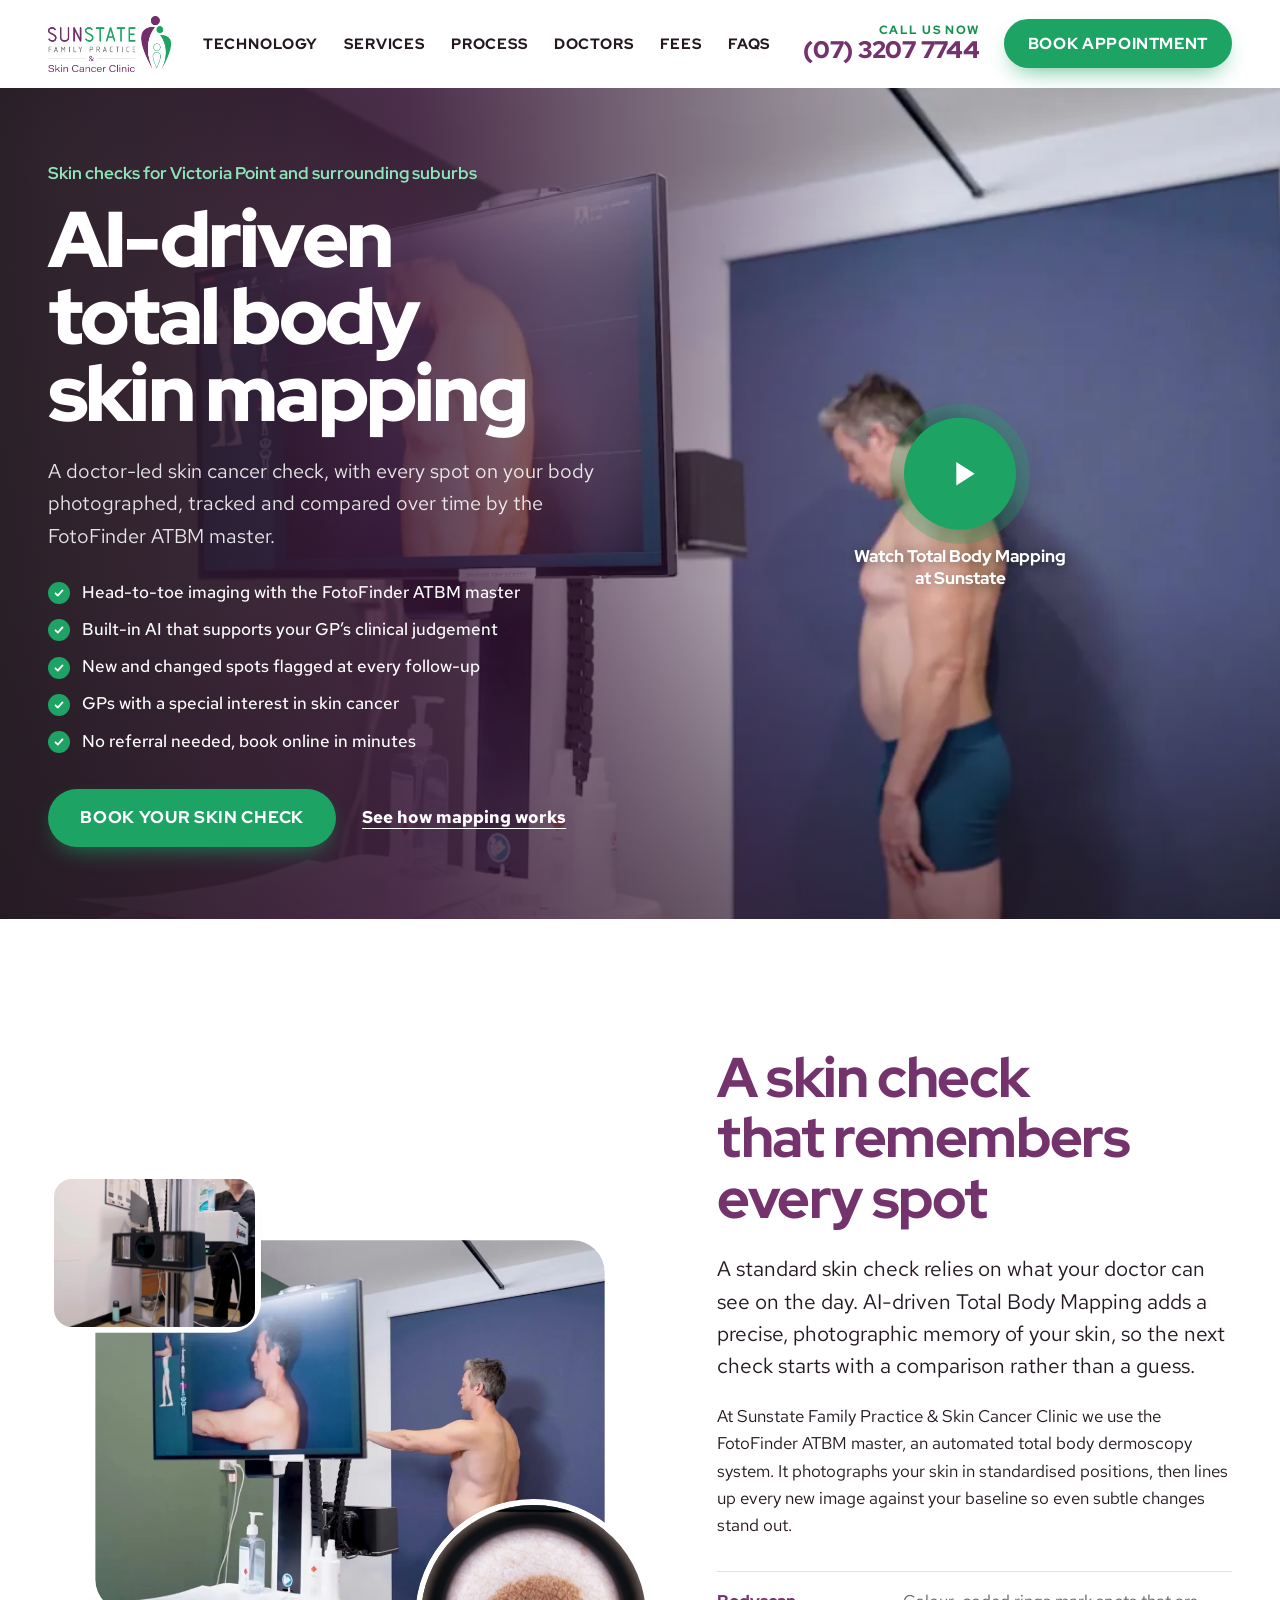
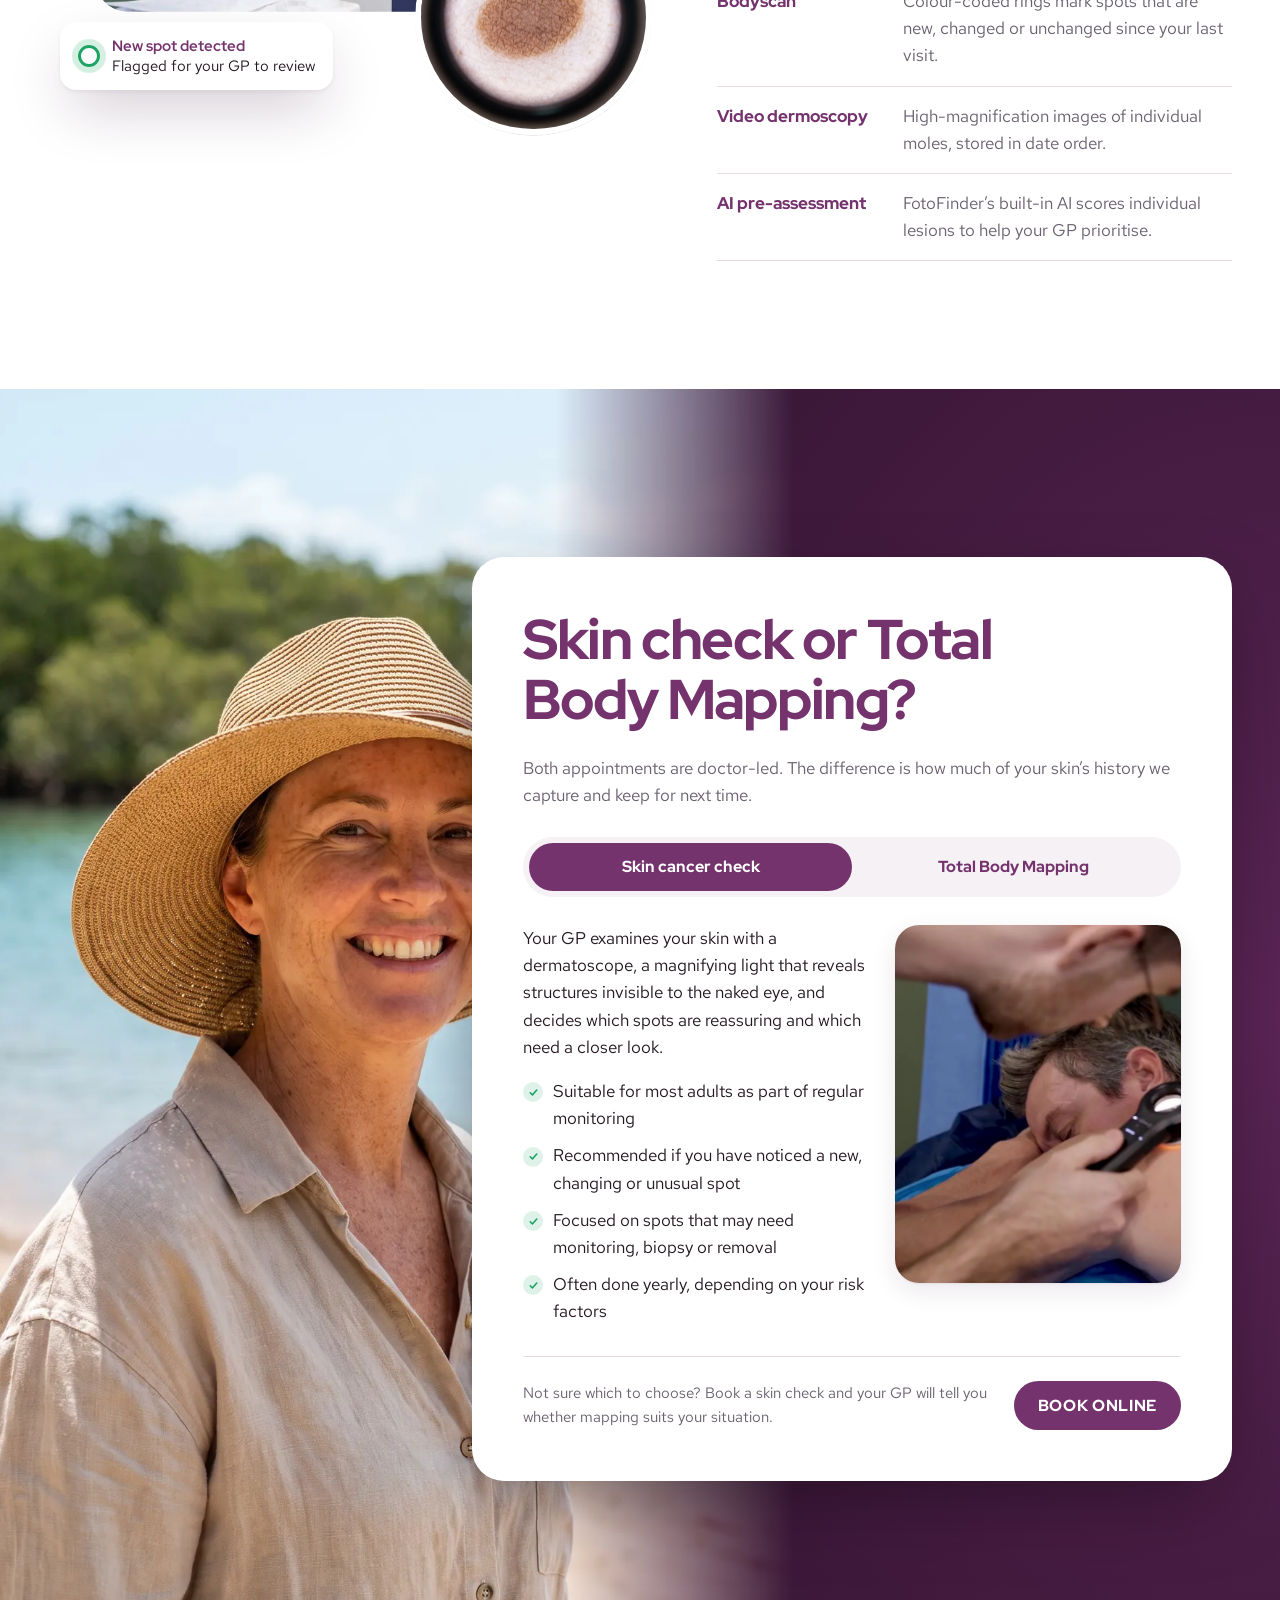
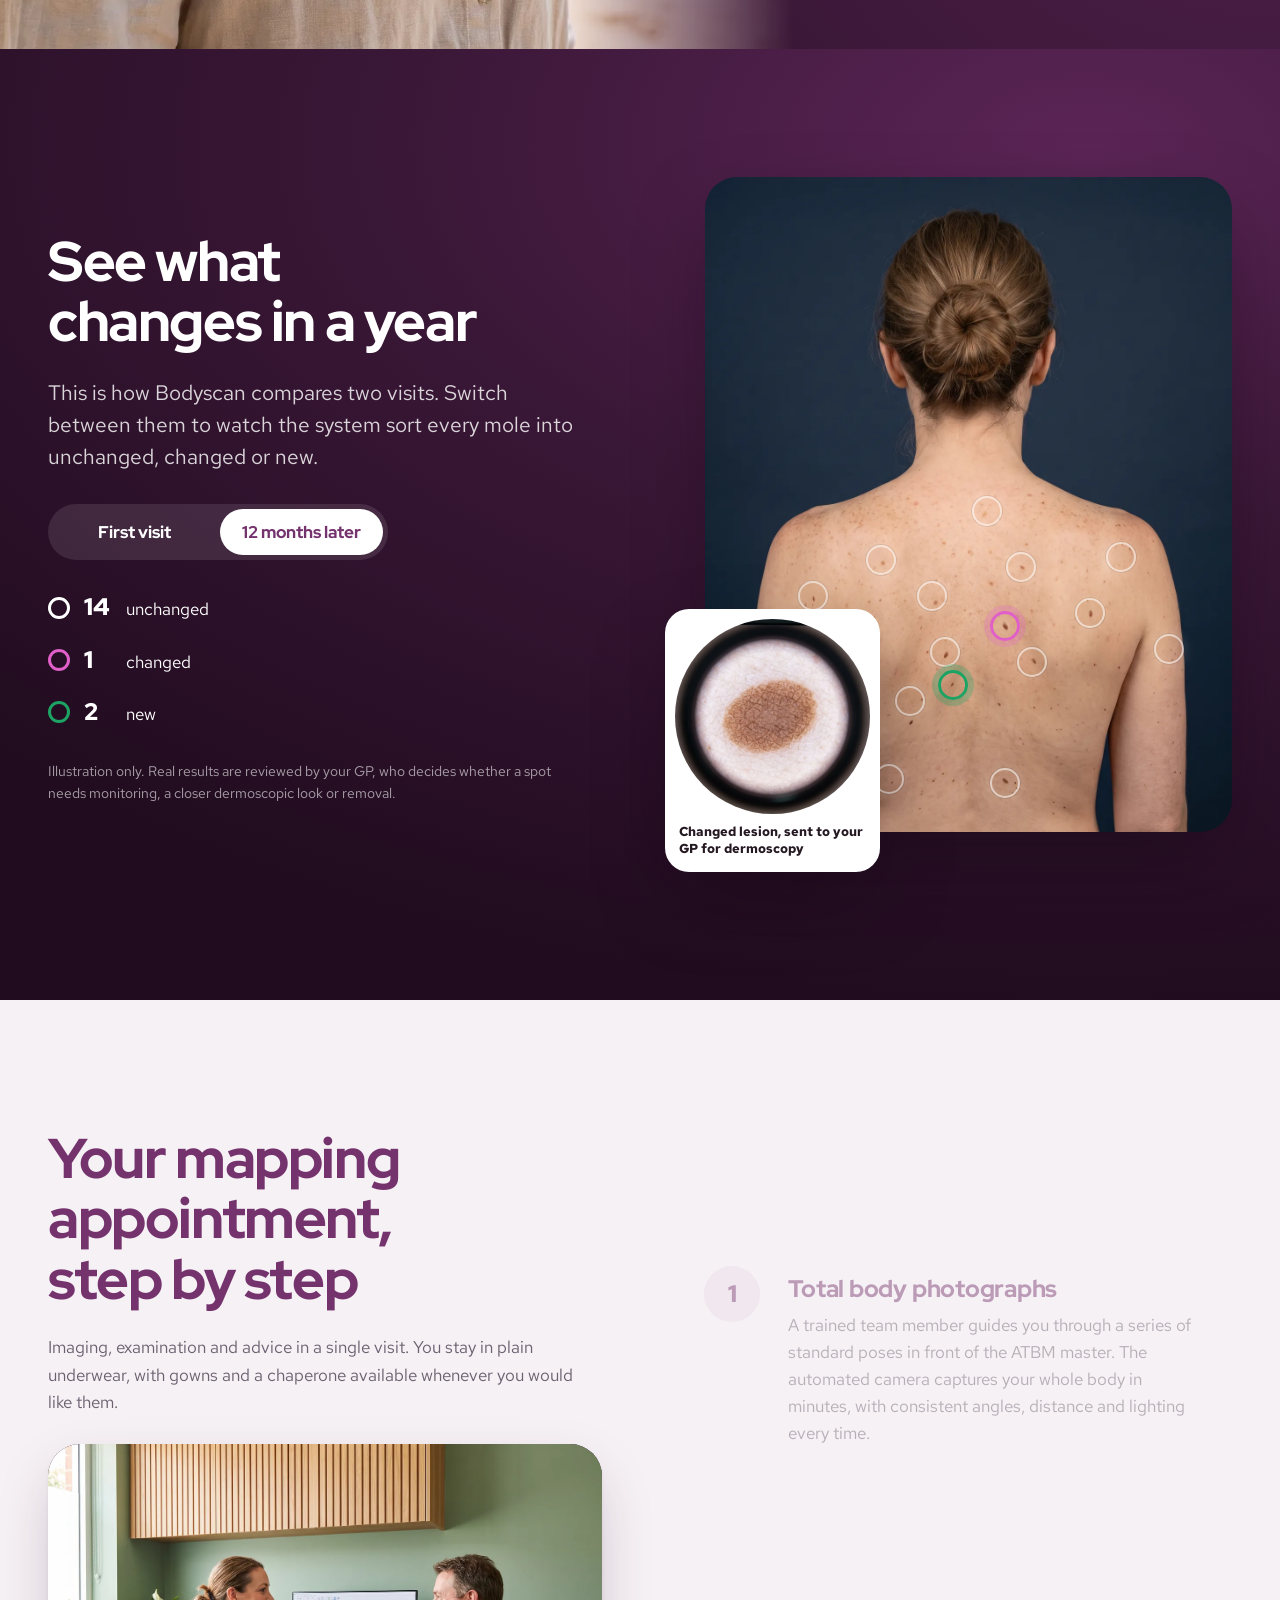
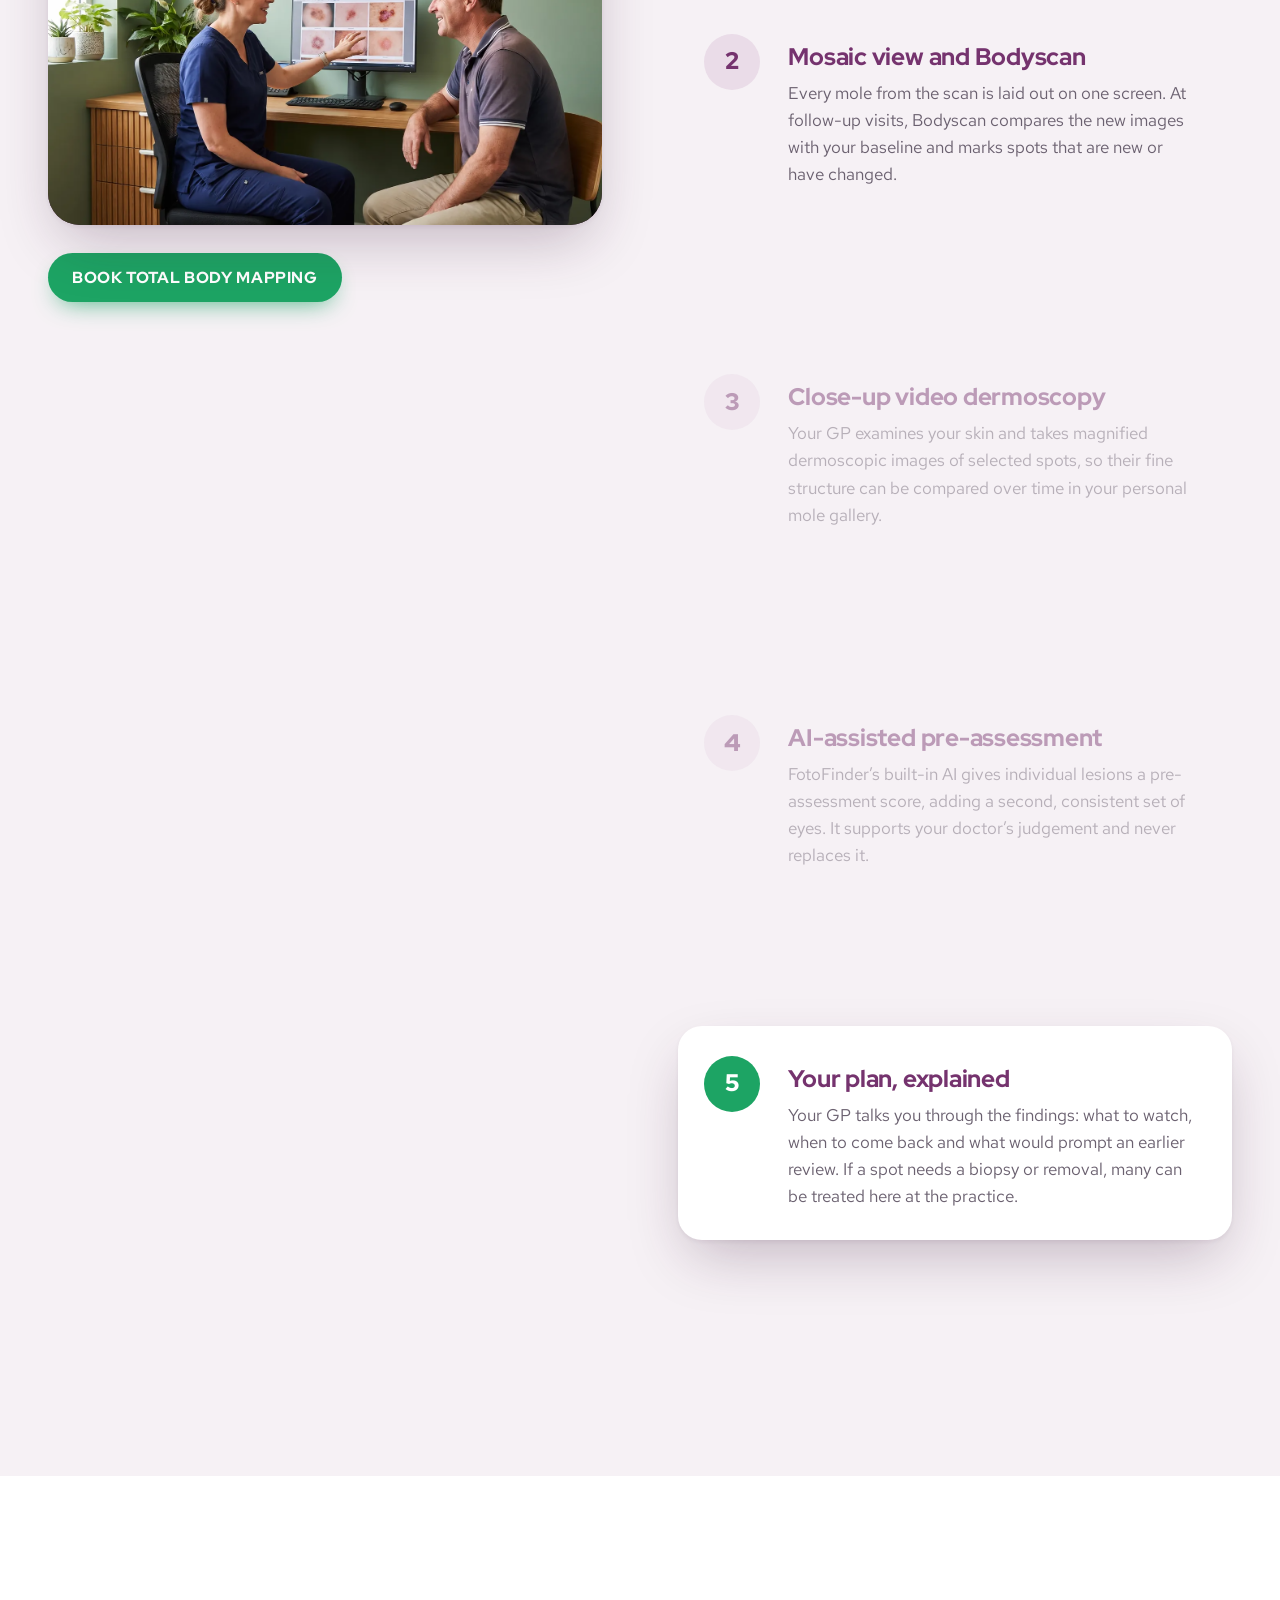
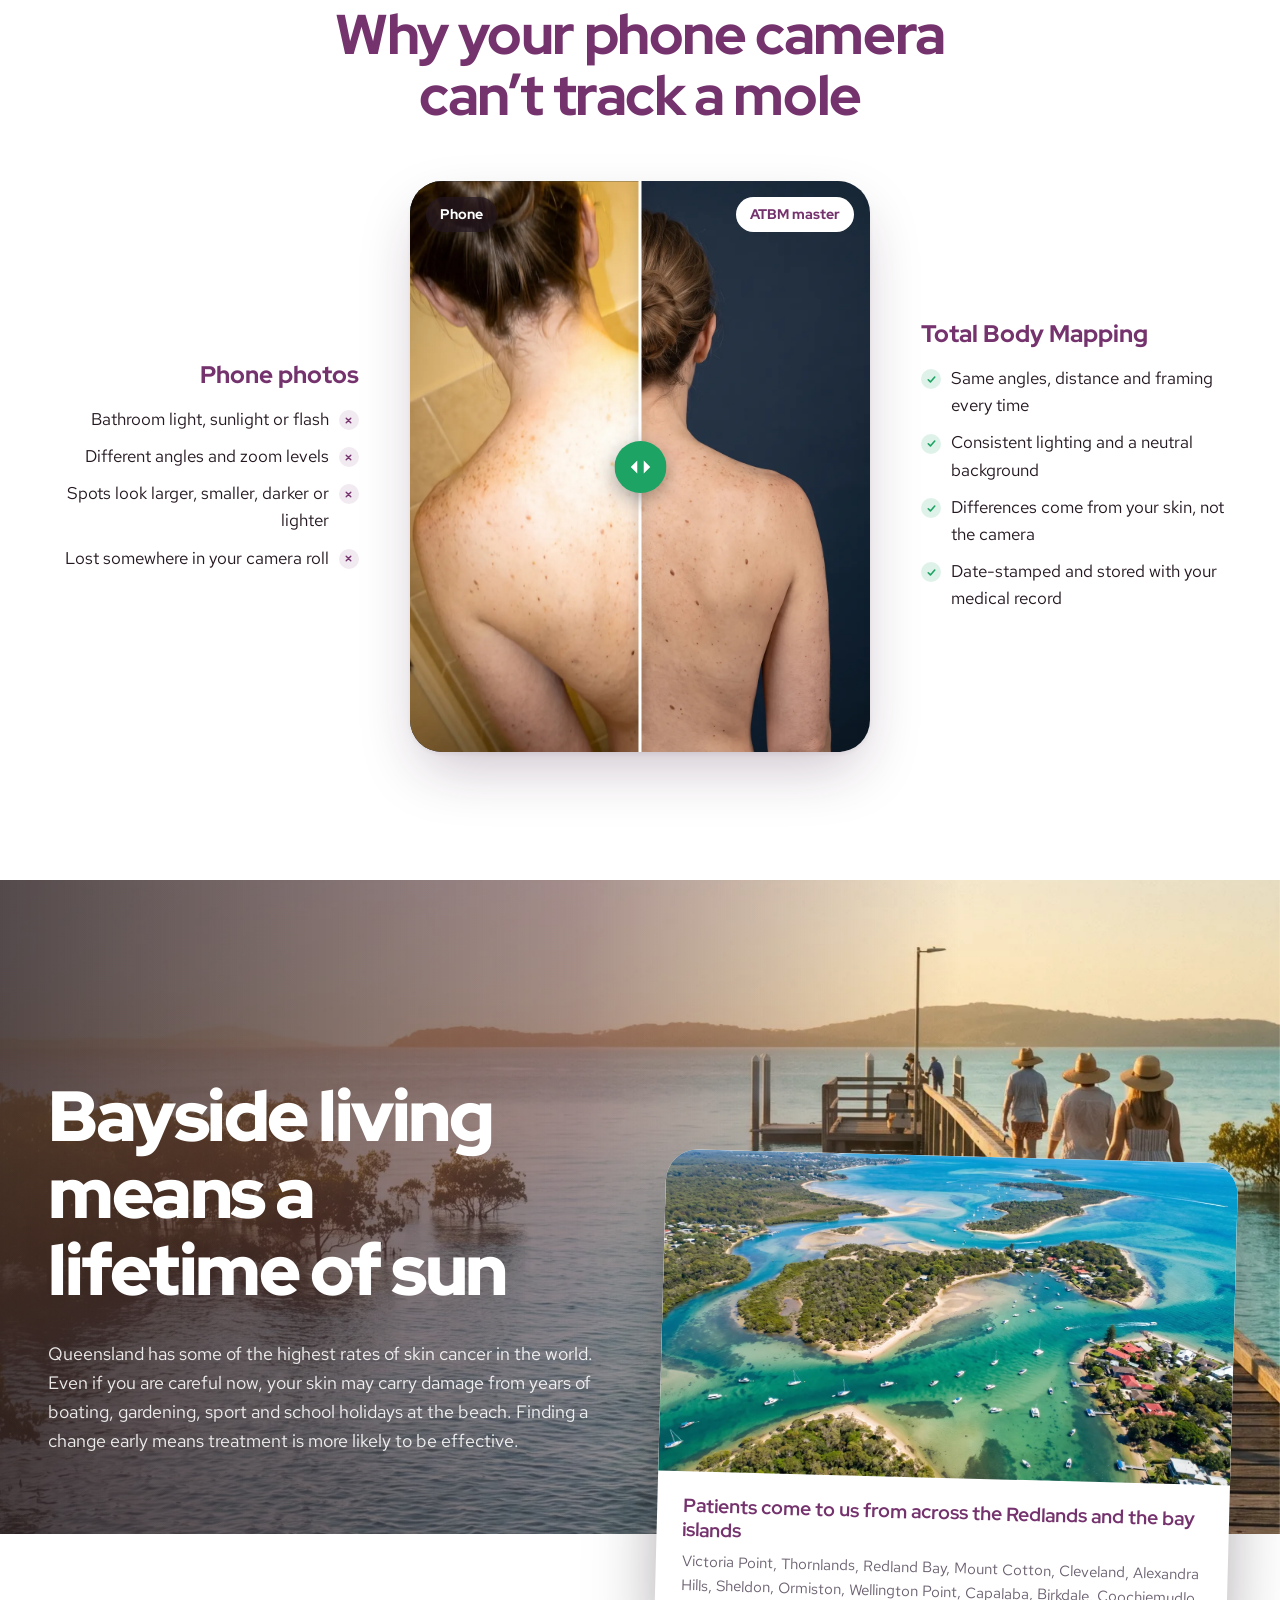
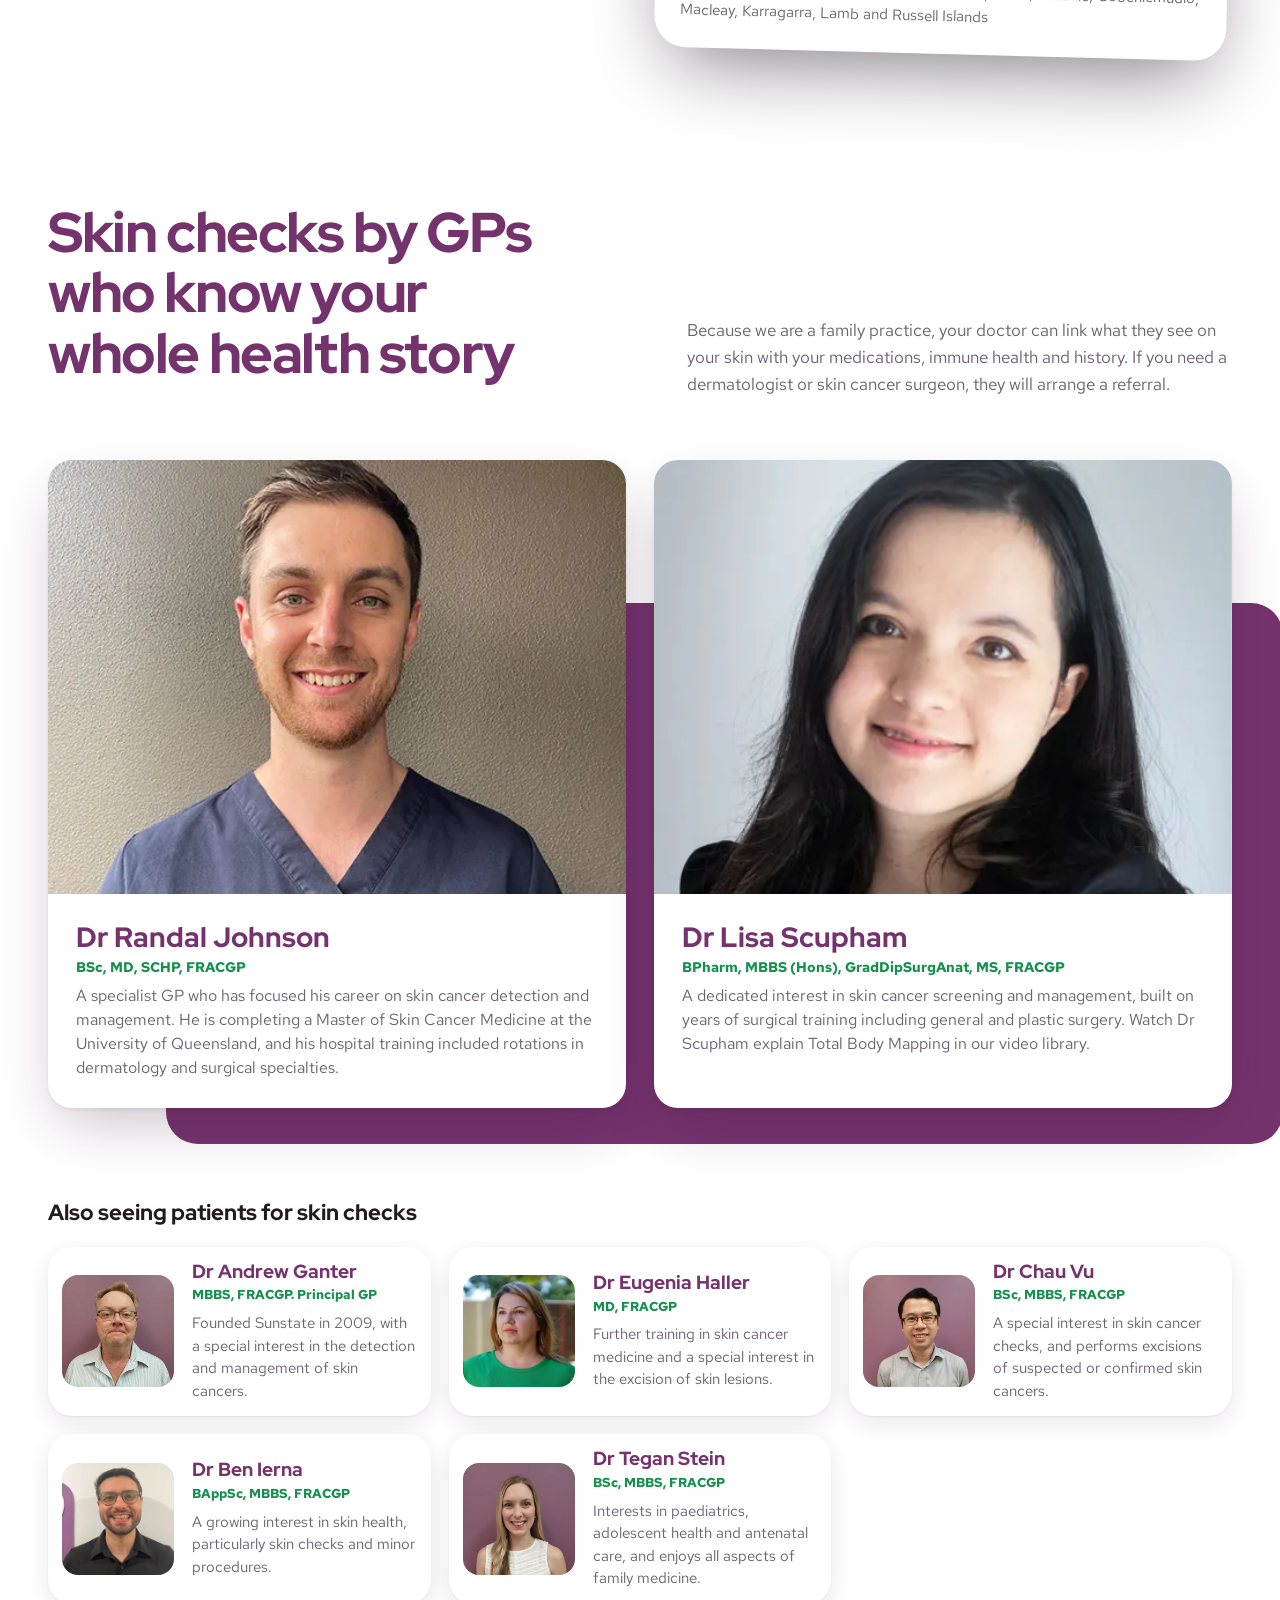
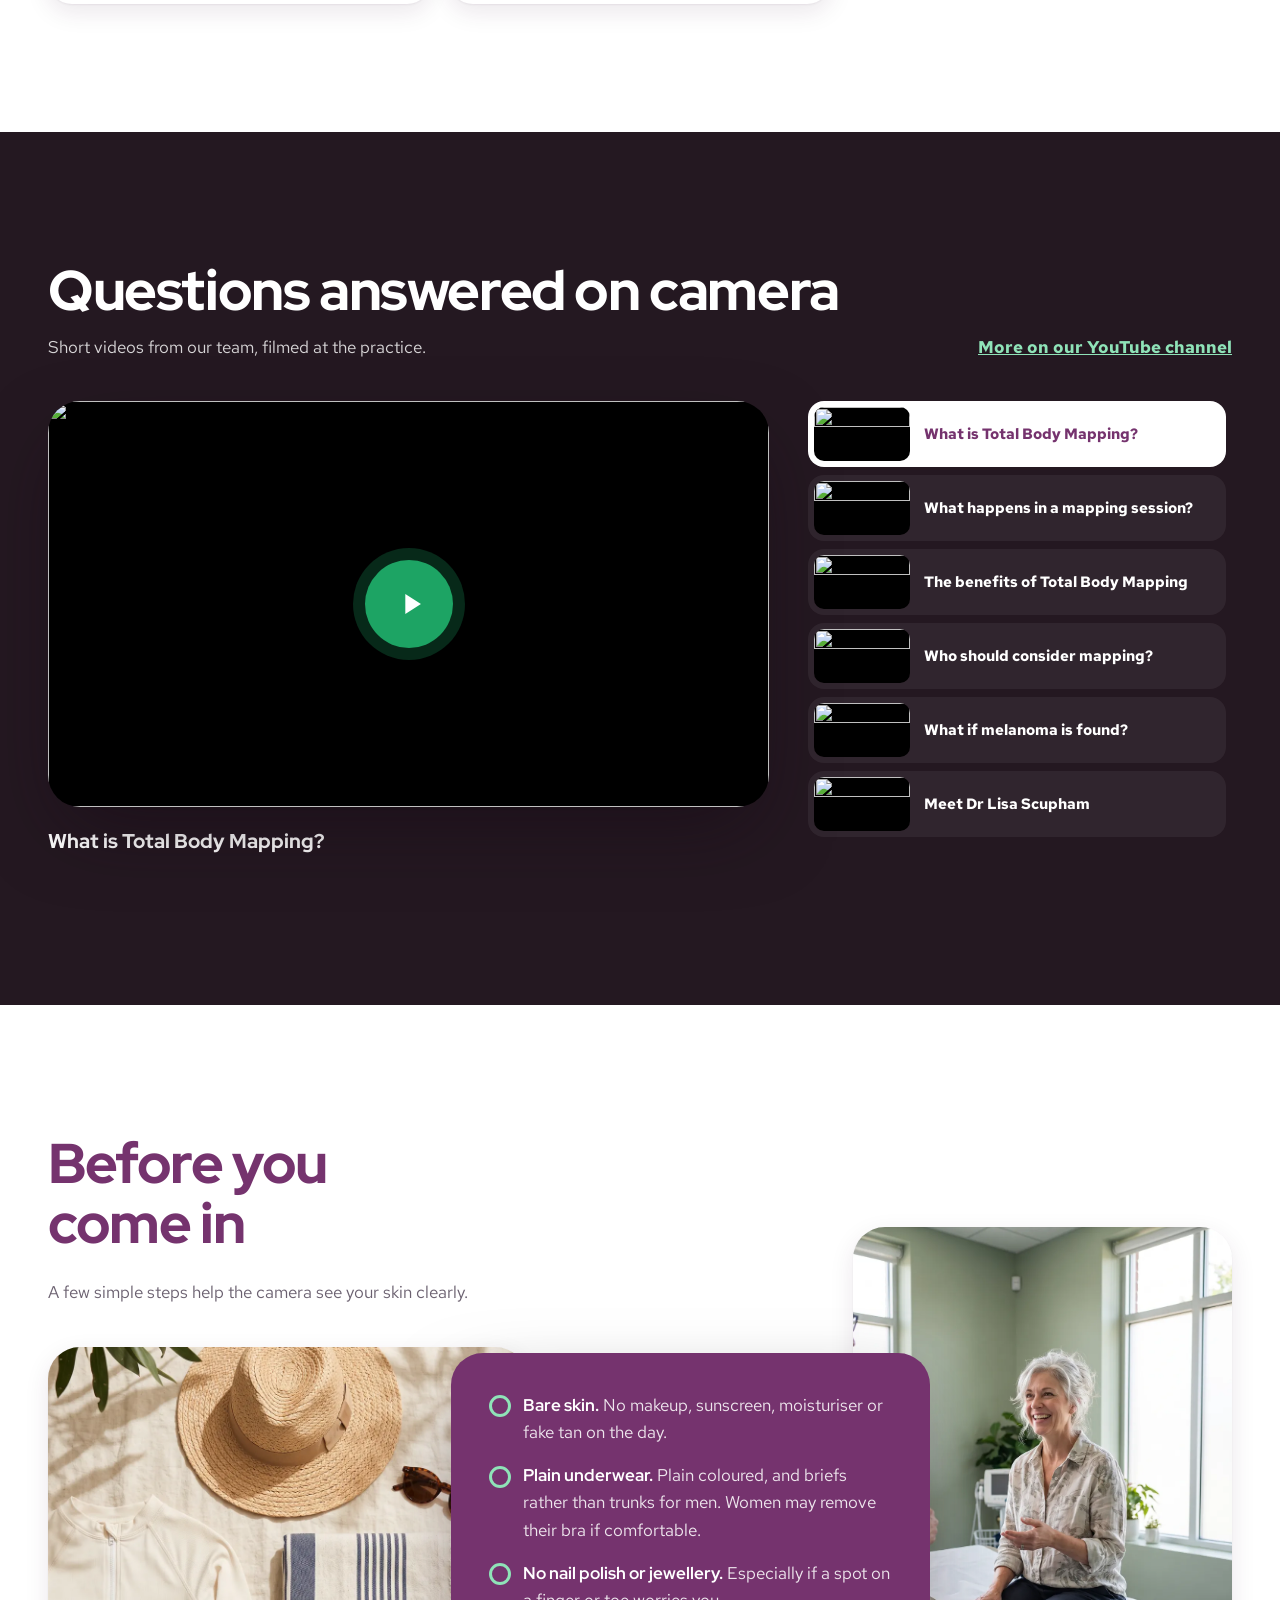
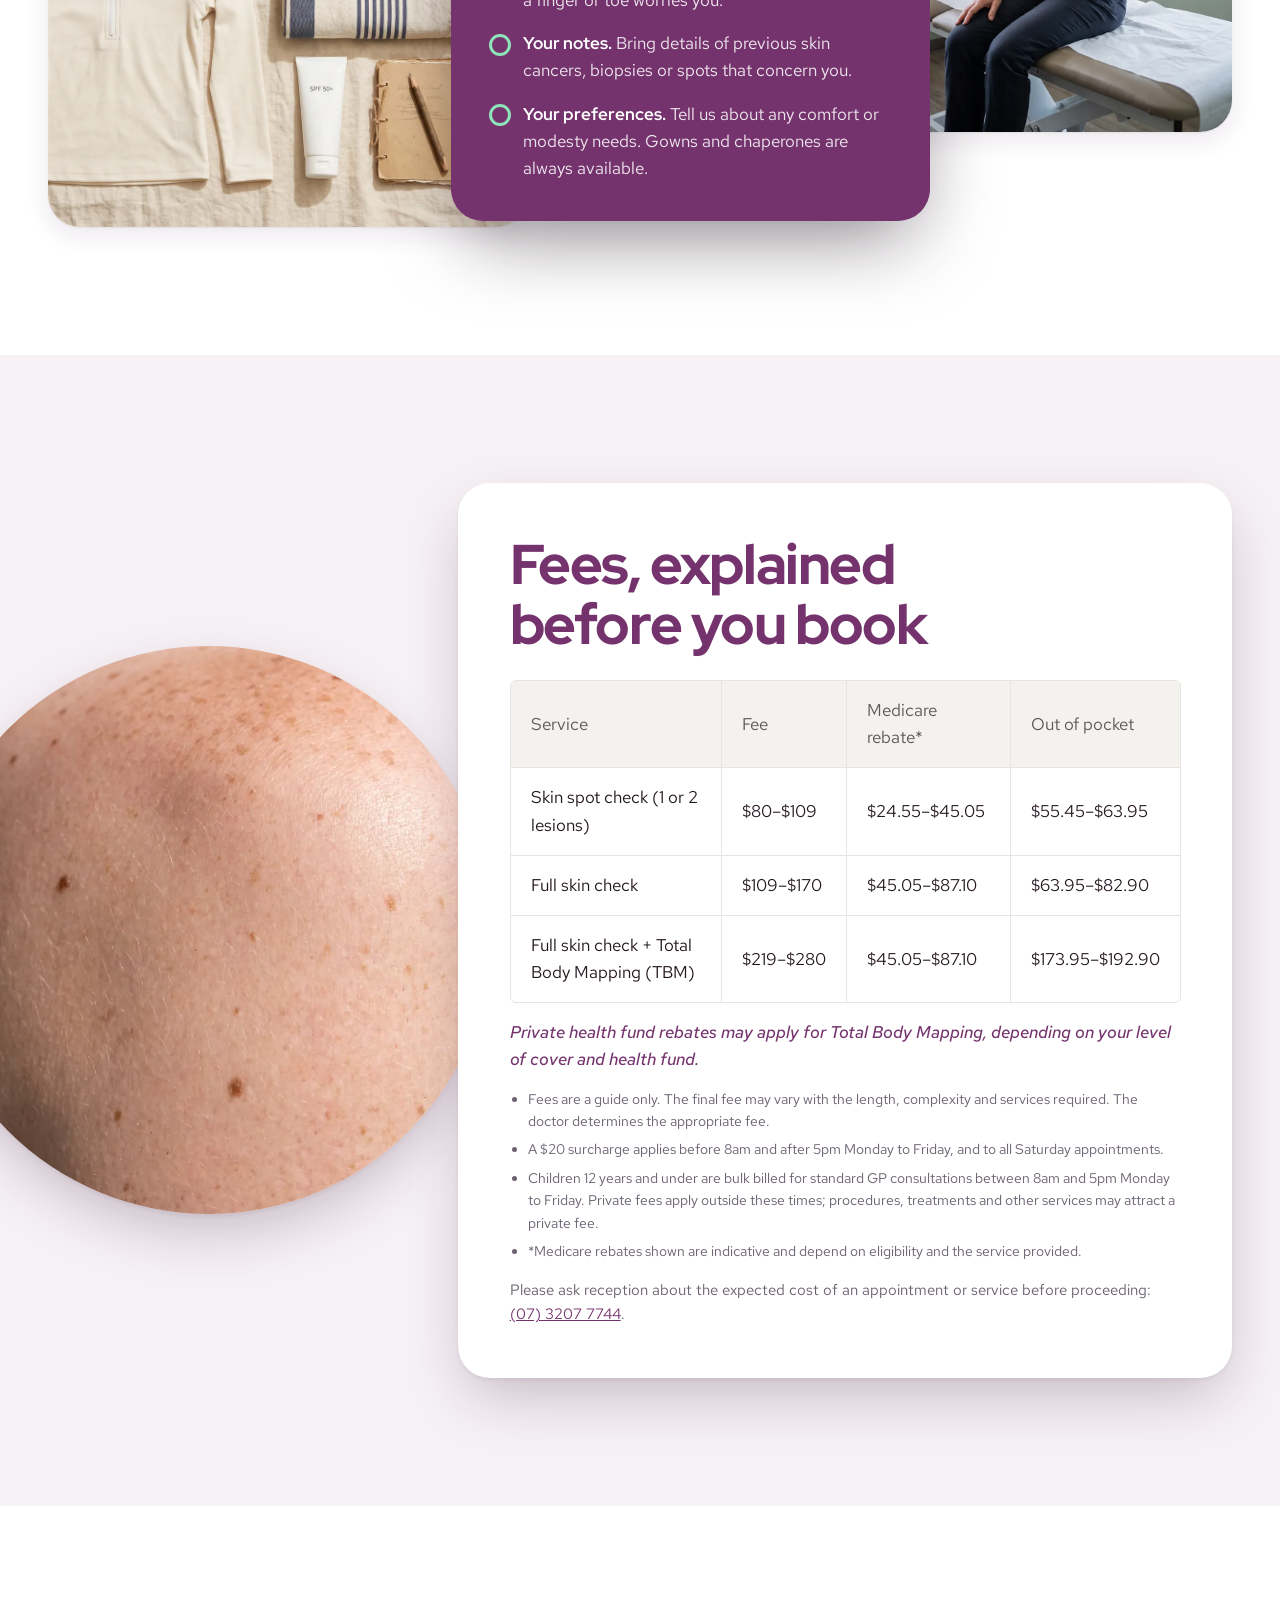
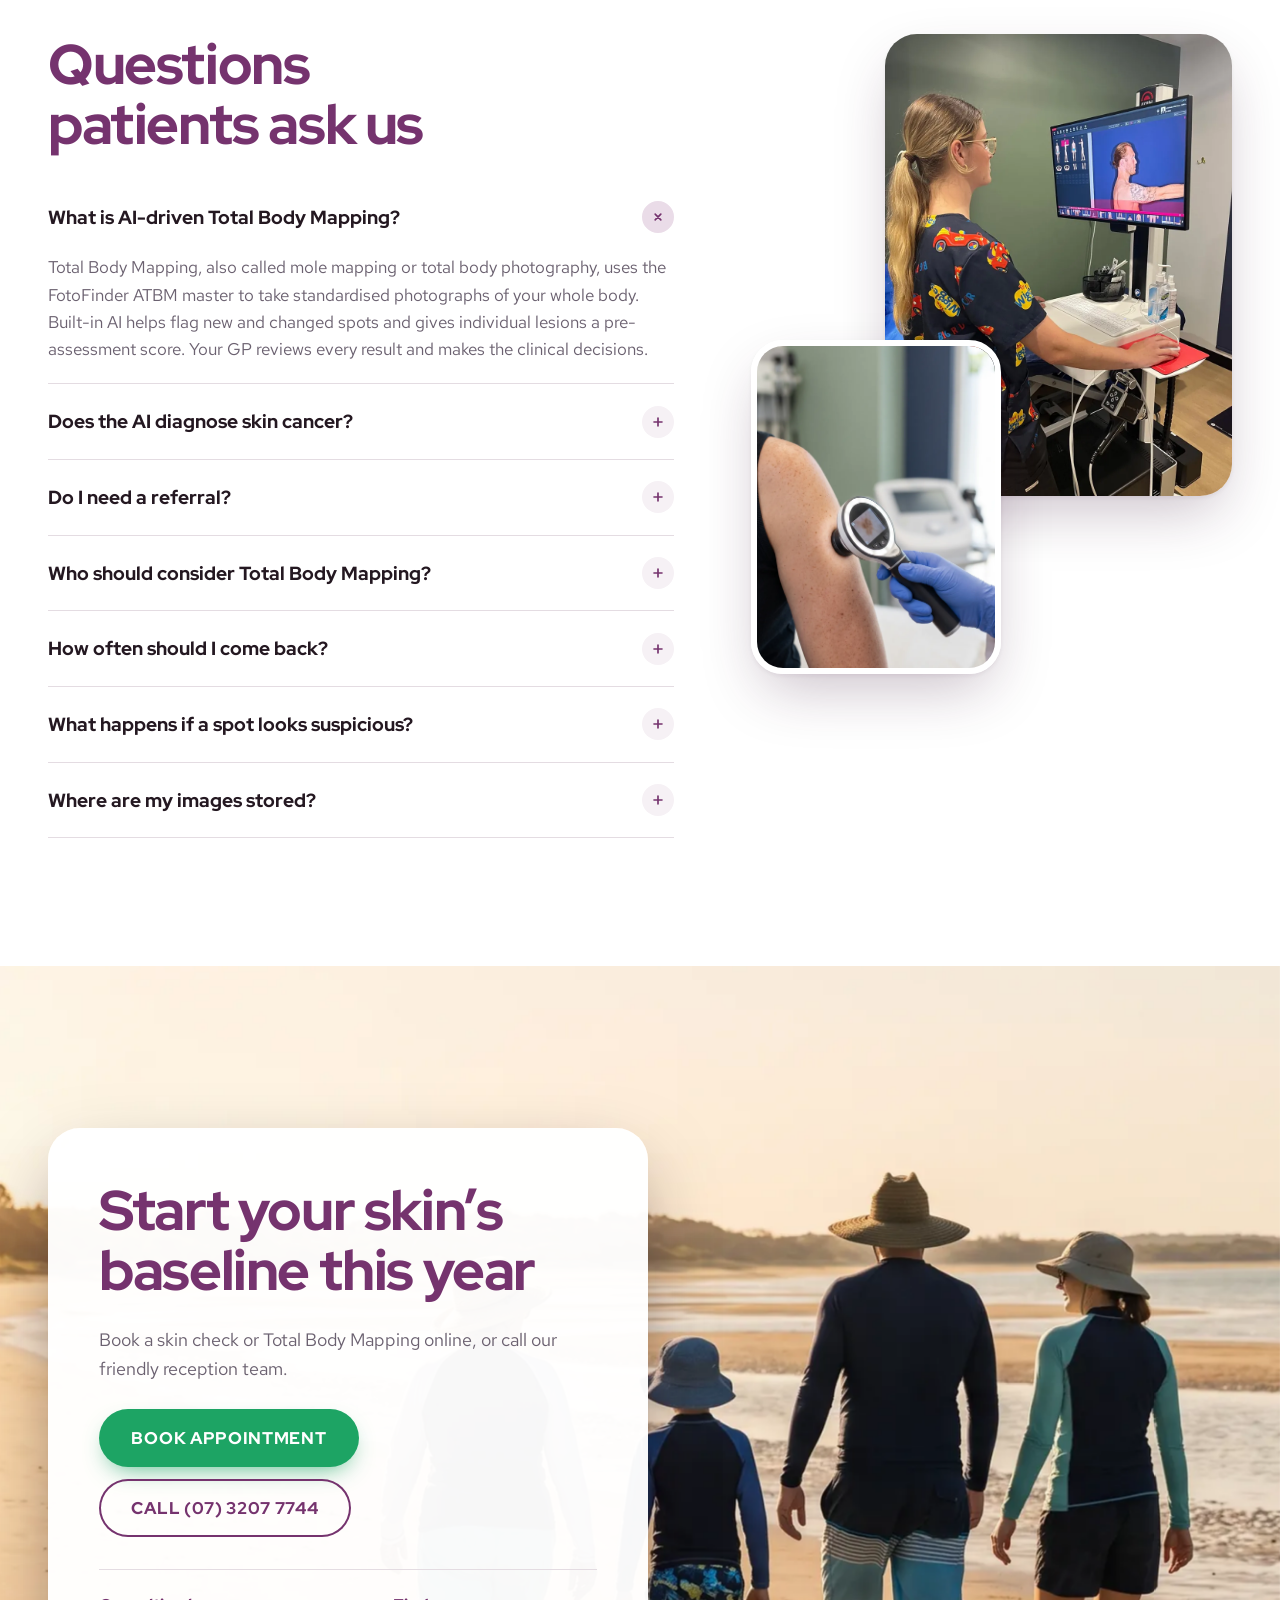
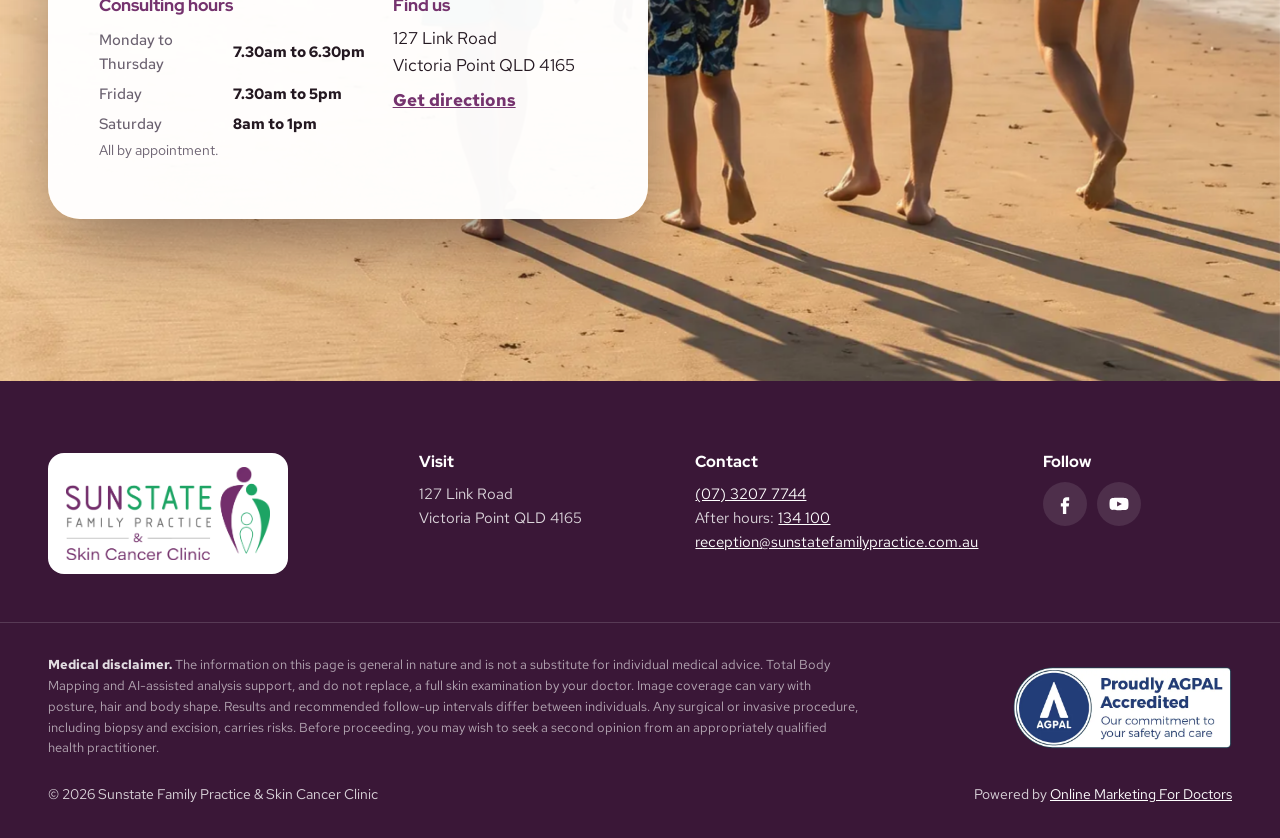
==== commit e18a40b1: "Update doctors and fees from clinic feedback Feature Dr Johnson and Dr Scupham as the skin-focused d" ====
--- a/skin-cancer-check/index.html
+++ b/skin-cancer-check/index.html
@@ -405,13 +405,32 @@
       <h2 id="doctors-title" class="h2">Skin checks by GPs who know your whole health story</h2>
       <p>Because we are a family practice, your doctor can link what they see on your skin with your medications, immune health and history. If you need a dermatologist or skin cancer surgeon, they will arrange a referral.</p>
     </div>
-    <div class="doctors__grid">
-      <article class="doc doc--lead">
+    <div class="doctors__feature">
+      <article class="doc doc--feature">
+        <img src="assets/img/dr-randal-johnson.webp" alt="Dr Randal Johnson" width="500" height="500" loading="lazy">
+        <div class="doc__body">
+          <h3>Dr Randal Johnson</h3>
+          <p class="doc__q">BSc, MD, SCHP, FRACGP</p>
+          <p>A specialist GP who has focused his career on skin cancer detection and management. He is completing a Master of Skin Cancer Medicine at the University of Queensland, and his hospital training included rotations in dermatology and surgical specialties.</p>
+        </div>
+      </article>
+      <article class="doc doc--feature">
+        <img src="assets/img/dr-lisa-scupham.webp" alt="Dr Lisa Scupham" width="500" height="500" loading="lazy">
+        <div class="doc__body">
+          <h3>Dr Lisa Scupham</h3>
+          <p class="doc__q">BPharm, MBBS (Hons), GradDipSurgAnat, MS, FRACGP</p>
+          <p>A dedicated interest in skin cancer screening and management, built on years of surgical training including general and plastic surgery. Watch Dr Scupham explain Total Body Mapping in our video library.</p>
+        </div>
+      </article>
+    </div>
+    <h3 class="doctors__sub">Also seeing patients for skin checks</h3>
+    <div class="doctors__team">
+      <article class="doc">
         <img src="assets/img/dr-andrew-ganter.webp" alt="Dr Andrew Ganter" width="400" height="400" loading="lazy">
         <div class="doc__body">
           <h3>Dr Andrew Ganter</h3>
           <p class="doc__q">MBBS, FRACGP. Principal GP</p>
-          <p>Founded Sunstate in 2009 after more than a decade in general practice. More than 28 years’ experience, with a special interest in the detection and management of skin cancers.</p>
+          <p>Founded Sunstate in 2009, with a special interest in the detection and management of skin cancers.</p>
         </div>
       </article>
       <article class="doc">
@@ -419,23 +438,31 @@
         <div class="doc__body">
           <h3>Dr Eugenia Haller</h3>
           <p class="doc__q">MD, FRACGP</p>
-          <p>Further training in skin cancer medicine, with special interests including excision of skin lesions.</p>
+          <p>Further training in skin cancer medicine and a special interest in the excision of skin lesions.</p>
         </div>
       </article>
       <article class="doc">
-        <img src="assets/img/dr-randal-johnson.webp" alt="Dr Randal Johnson" width="500" height="500" loading="lazy">
+        <img src="assets/img/dr-chau-vu.webp" alt="Dr Chau Vu" width="400" height="400" loading="lazy">
         <div class="doc__body">
-          <h3>Dr Randal Johnson</h3>
-          <p class="doc__q">BSc, MD</p>
-          <p>Special interest in dermatology and the identification and removal of skin cancers.</p>
+          <h3>Dr Chau Vu</h3>
+          <p class="doc__q">BSc, MBBS, FRACGP</p>
+          <p>A special interest in skin cancer checks, and performs excisions of suspected or confirmed skin cancers.</p>
         </div>
       </article>
       <article class="doc">
-        <img src="assets/img/dr-lisa-scupham.webp" alt="Dr Lisa Scupham" width="500" height="500" loading="lazy">
+        <img src="assets/img/dr-ben-ierna.webp" alt="Dr Ben Ierna" width="500" height="500" loading="lazy">
         <div class="doc__body">
-          <h3>Dr Lisa Scupham</h3>
-          <p class="doc__q">BPharm, MBBS (Hons), GradDipSurgAnat, MS</p>
-          <p>Interested in preventative health and women’s health. Watch Dr Scupham explain Total Body Mapping in our video library.</p>
+          <h3>Dr Ben Ierna</h3>
+          <p class="doc__q">BAppSc, MBBS, FRACGP</p>
+          <p>A growing interest in skin health, particularly skin checks and minor procedures.</p>
+        </div>
+      </article>
+      <article class="doc">
+        <img src="assets/img/dr-tegan-stein.webp" alt="Dr Tegan Stein" width="400" height="400" loading="lazy">
+        <div class="doc__body">
+          <h3>Dr Tegan Stein</h3>
+          <p class="doc__q">BSc, MBBS, FRACGP</p>
+          <p>Interests in paediatrics, adolescent health and antenatal care, and enjoys all aspects of family medicine.</p>
         </div>
       </article>
     </div>
@@ -504,16 +531,23 @@
       <div class="table-wrap">
         <table class="fee-table">
           <thead>
-            <tr><th scope="col">Service</th><th scope="col">Fee</th><th scope="col">Medicare rebate</th><th scope="col">Out of pocket</th></tr>
+            <tr><th scope="col">Service</th><th scope="col">Fee</th><th scope="col">Medicare rebate*</th><th scope="col">Out of pocket</th></tr>
           </thead>
           <tbody>
-            <tr><th scope="row">Skin check</th><td data-label="Fee">$104–$162</td><td class="ph" data-label="Medicare rebate">[$__]</td><td class="ph" data-label="Out of pocket">[$__]</td></tr>
-            <tr><th scope="row">Skin check + body map (same visit)</th><td data-label="Fee">$214–$272</td><td class="ph" data-label="Medicare rebate">[$__]</td><td class="ph" data-label="Out of pocket">[$__]</td></tr>
-            <tr><th scope="row">Spot check (pending approval)</th><td class="ph" data-label="Fee">[$__]</td><td class="ph" data-label="Medicare rebate">[$__]</td><td class="ph" data-label="Out of pocket">[$__]</td></tr>
+            <tr><th scope="row">Skin spot check (1 or 2 lesions)</th><td data-label="Fee">$80–$109</td><td data-label="Medicare rebate*">$24.55–$45.05</td><td data-label="Out of pocket">$55.45–$63.95</td></tr>
+            <tr><th scope="row">Full skin check</th><td data-label="Fee">$109–$170</td><td data-label="Medicare rebate*">$45.05–$87.10</td><td data-label="Out of pocket">$63.95–$82.90</td></tr>
+            <tr><th scope="row">Full skin check + Total Body Mapping (TBM)</th><td data-label="Fee">$219–$280</td><td data-label="Medicare rebate*">$45.05–$87.10</td><td data-label="Out of pocket">$173.95–$192.90</td></tr>
           </tbody>
         </table>
       </div>
-      <p class="fees__note">Fees depend on appointment length. Medicare rebates depend on the appointment type and your eligibility. Our reception team is happy to explain costs before your visit on <a href="tel:+61732077744">(07) 3207 7744</a>.</p>
+      <p class="fees__fund">Private health fund rebates may apply for Total Body Mapping, depending on your level of cover and health fund.</p>
+      <ul class="fees__notes">
+        <li>Fees are a guide only. The final fee may vary with the length, complexity and services required. The doctor determines the appropriate fee.</li>
+        <li>A $20 surcharge applies before 8am and after 5pm Monday to Friday, and to all Saturday appointments.</li>
+        <li>Children 12 years and under are bulk billed for standard GP consultations between 8am and 5pm Monday to Friday. Private fees apply outside these times; procedures, treatments and other services may attract a private fee.</li>
+        <li>*Medicare rebates shown are indicative and depend on eligibility and the service provided.</li>
+      </ul>
+      <p class="fees__note">Please ask reception about the expected cost of an appointment or service before proceeding: <a href="tel:+61732077744">(07) 3207 7744</a>.</p>
     </div>
   </div>
 </section>
--- a/skin-cancer-check/assets/styles.css
+++ b/skin-cancer-check/assets/styles.css
@@ -463,25 +463,31 @@
 .doctors { padding: calc(var(--sect) + 20px) 0 var(--sect); background: #fff; position: relative; }
 .doctors__head { display: grid; grid-template-columns: 1.1fr 1fr; gap: 40px; align-items: end; margin-bottom: 52px; }
 .doctors__head p { color: var(--stone); margin: 0 0 .6em; }
-.doctors__grid { position: relative; display: grid; grid-template-columns: 1.1fr 1fr; grid-template-rows: repeat(3, auto); gap: 20px 28px; }
-.doctors__grid::before { content: ""; position: absolute; z-index: 0; left: 18%; right: -4vw; top: 12%; bottom: -40px; background: var(--plum); border-radius: var(--r-xl); }
-.doc { position: relative; z-index: 1; display: grid; grid-template-columns: 140px 1fr; gap: 20px; align-items: center; background: #fff; border-radius: var(--r-lg); padding: 16px; box-shadow: var(--sh-2); transition: transform .3s; }
+.doctors__feature { position: relative; display: grid; grid-template-columns: 1fr 1fr; gap: 28px; }
+.doctors__feature::before { content: ""; position: absolute; z-index: 0; left: 10%; right: -4vw; top: 22%; bottom: -36px; background: var(--plum); border-radius: var(--r-xl); }
+.doc { position: relative; z-index: 1; display: grid; grid-template-columns: 112px 1fr; gap: 18px; align-items: center; background: #fff; border-radius: var(--r-lg); padding: 14px; box-shadow: var(--sh-1); transition: transform .3s; }
 .doc:hover { transform: translateY(-4px); }
-.doc img { width: 140px; height: 140px; object-fit: cover; border-radius: var(--r-md); }
-.doc h3 { font-size: 1.3rem; font-weight: 800; color: var(--plum); }
-.doc__q { font-size: .875rem; font-weight: 700; color: var(--green-hover); margin: 4px 0 8px; }
-.doc__body p:last-child { margin: 0; font-size: .9375rem; color: var(--stone); }
-.doc--lead { grid-row: 1 / span 3; grid-template-columns: 1fr; align-content: start; padding: 0 0 28px; overflow: hidden; }
-.doc--lead img { width: 100%; height: auto; aspect-ratio: 1 / 1; border-radius: 0; object-position: center 25%; }
-.doc--lead .doc__body { padding: 8px 28px 0; }
-.doc--lead h3 { font-size: 1.75rem; }
+.doc img { width: 112px; height: 112px; object-fit: cover; border-radius: var(--r-md); }
+.doc h3 { font-size: 1.2rem; font-weight: 800; color: var(--plum); }
+.doc__q { font-size: .8125rem; font-weight: 700; color: var(--green-hover); margin: 4px 0 6px; }
+.doc__body p:last-child { margin: 0; font-size: .9375rem; color: var(--stone); line-height: 1.5; }
+.doc--feature { grid-template-columns: 1fr; align-content: start; padding: 0 0 28px; overflow: hidden; box-shadow: var(--sh-2); }
+.doc--feature img { width: 100%; height: auto; aspect-ratio: 4 / 3; border-radius: 0; object-position: center 25%; }
+.doc--feature .doc__body { padding: 10px 28px 0; }
+.doc--feature h3 { font-size: 1.75rem; }
+.doc--feature .doc__q { font-size: .875rem; }
+.doc--feature .doc__body p:last-child { font-size: 1rem; }
+.doctors__sub { margin: 92px 0 22px; font-size: 1.4rem; font-weight: 800; color: var(--plum-ink); }
+.doctors__team { display: grid; grid-template-columns: repeat(3, 1fr); gap: 18px; }
+@media (max-width: 1100px) { .doctors__team { grid-template-columns: 1fr 1fr; } }
 @media (max-width: 900px) {
   .doctors__head { grid-template-columns: 1fr; gap: 0; margin-bottom: 32px; }
-  .doctors__grid { grid-template-columns: 1fr; }
-  .doc--lead { grid-row: auto; }
-  .doctors__grid::before { left: 30%; right: -16px; top: 30%; }
-}
-@media (max-width: 480px) { .doc { grid-template-columns: 96px 1fr; } .doc img { width: 96px; height: 96px; } .doc--lead { grid-template-columns: 1fr; } .doc--lead img { width: 100%; height: auto; } }
+  .doctors__feature { grid-template-columns: 1fr; }
+  .doctors__feature::before { left: 30%; right: -16px; top: 30%; }
+  .doctors__team { grid-template-columns: 1fr; }
+  .doctors__sub { margin-top: 72px; }
+}
+@media (max-width: 480px) { .doc { grid-template-columns: 88px 1fr; } .doc img { width: 88px; height: 88px; } .doc--feature { grid-template-columns: 1fr; } .doc--feature img { width: 100%; height: auto; } }
 
 /* ---------- Videos ---------- */
 .videos { background: var(--plum-ink); color: #fff; padding: var(--sect) 0; }
@@ -550,7 +556,10 @@
 .fee-table thead tr th { border-top: 0; }
 .fee-table tbody tr:last-child > * { border-bottom: 0; }
 .fee-table .ph { color: var(--stone); }
-.fees__note { margin: 20px 0 0; font-size: .9375rem; color: var(--stone); }
+.fees__note { margin: 16px 0 0; font-size: .9375rem; color: var(--stone); }
+.fees__note a { white-space: nowrap; }
+.fees__fund { margin: 16px 0 0; font-style: italic; color: var(--plum); font-weight: 500; }
+.fees__notes { margin: 14px 0 0; padding-left: 18px; font-size: .875rem; color: var(--stone); display: grid; gap: 6px; }
 @media (max-width: 900px) {
   .fees__grid { grid-template-columns: 1fr; }
   .fees__img { grid-column: 1; width: 70%; margin: 0 0 -70px auto; }
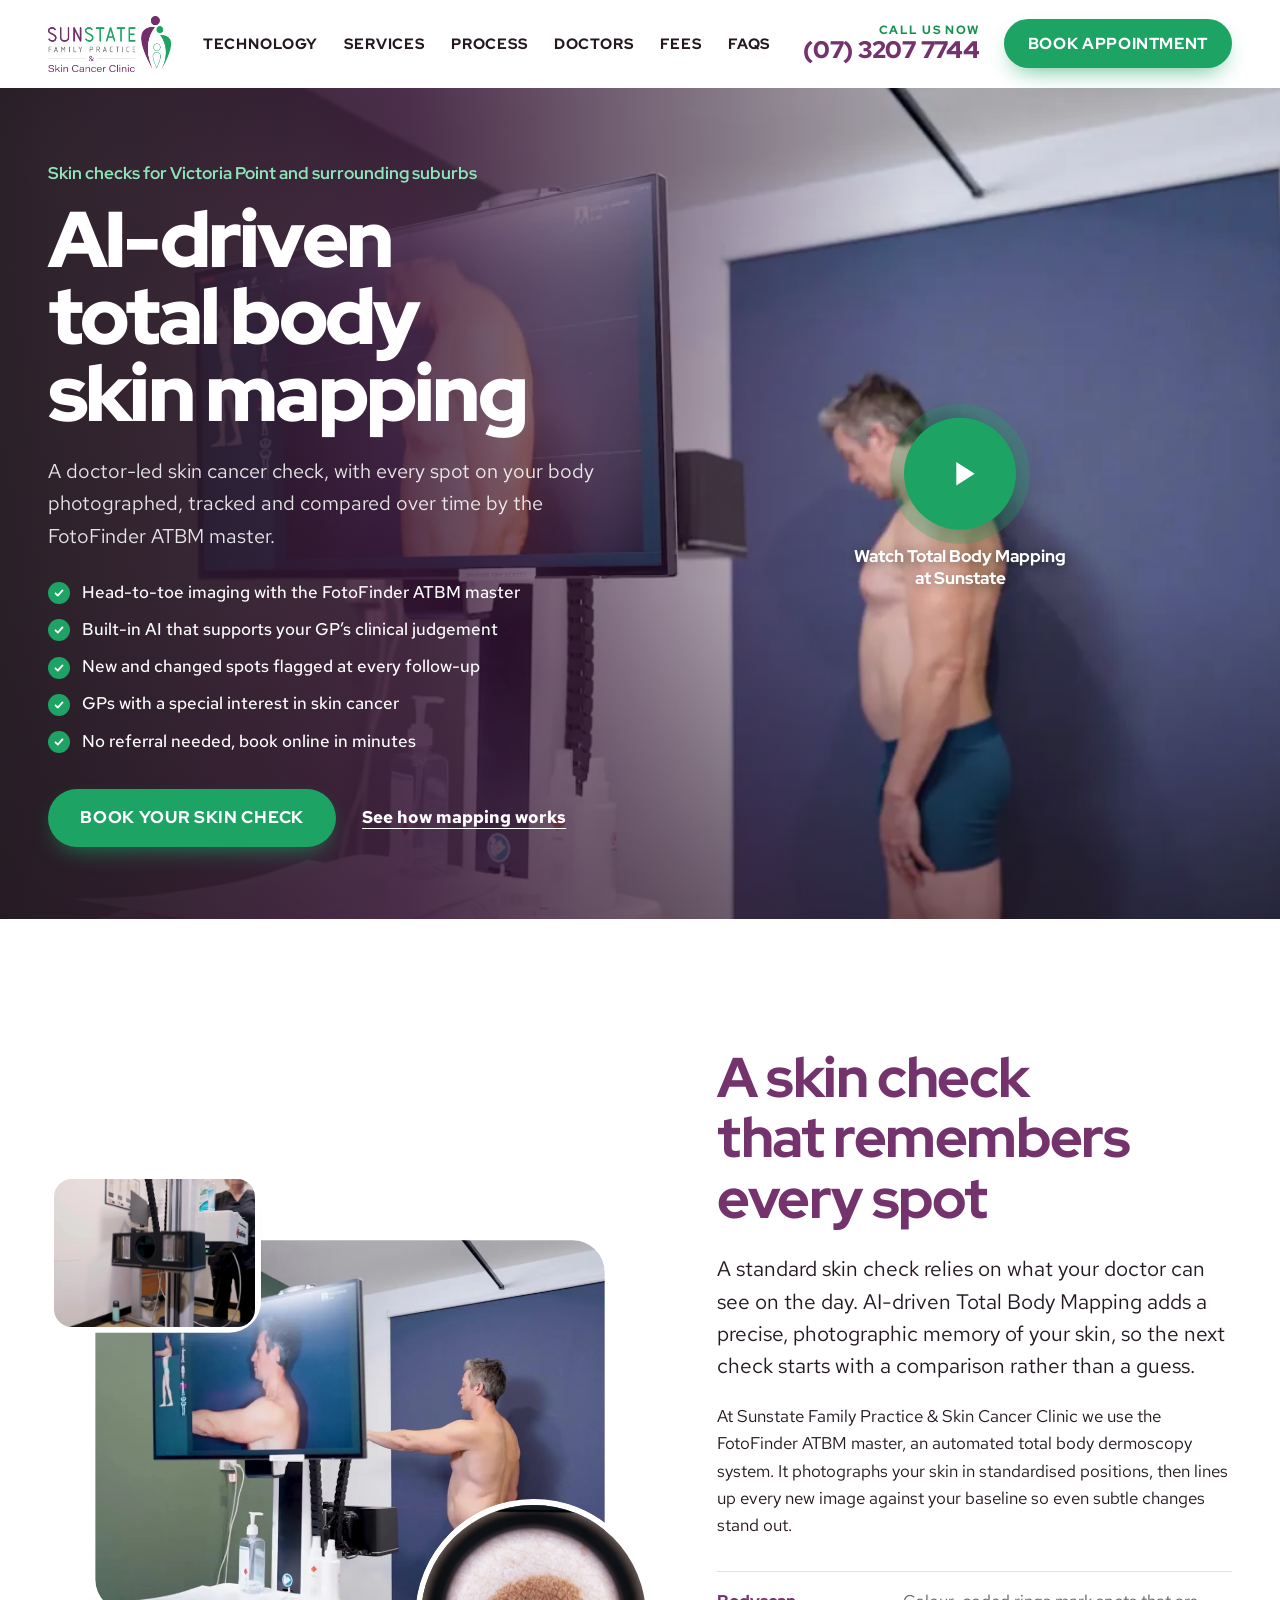
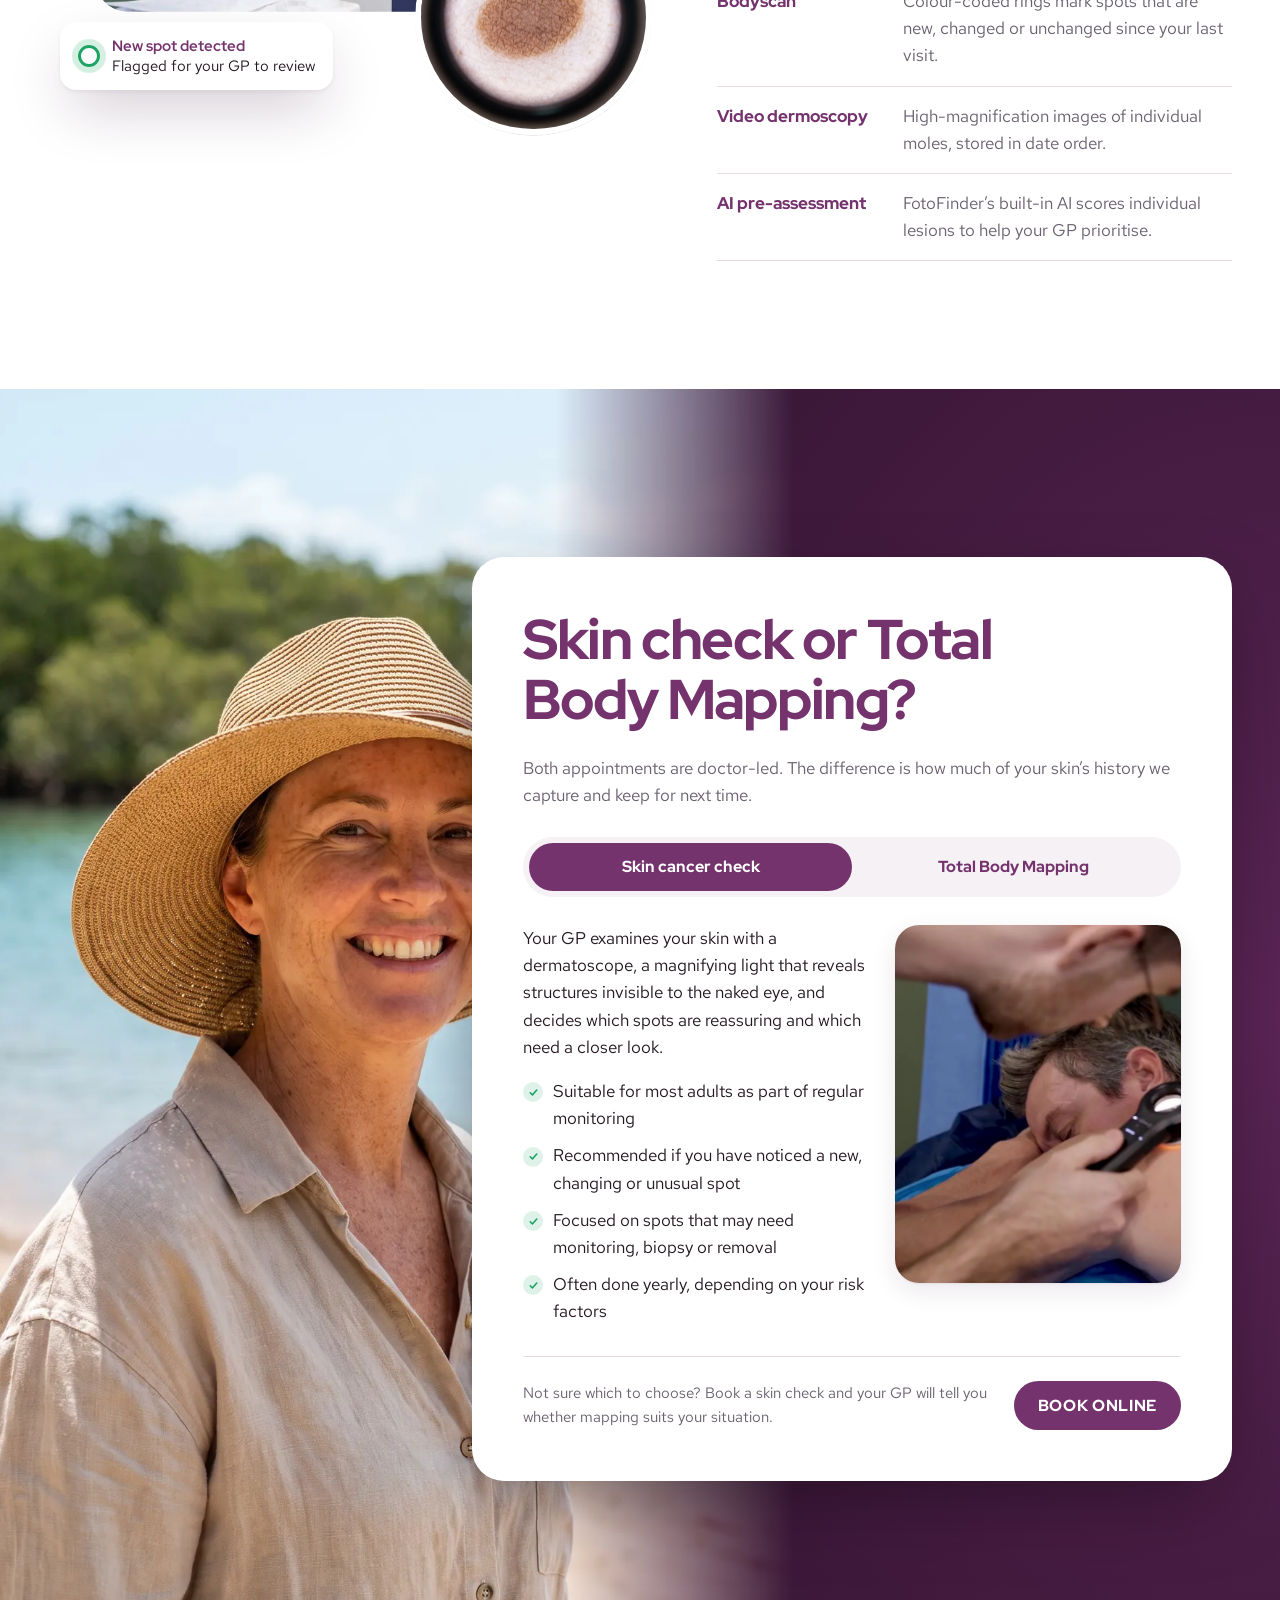
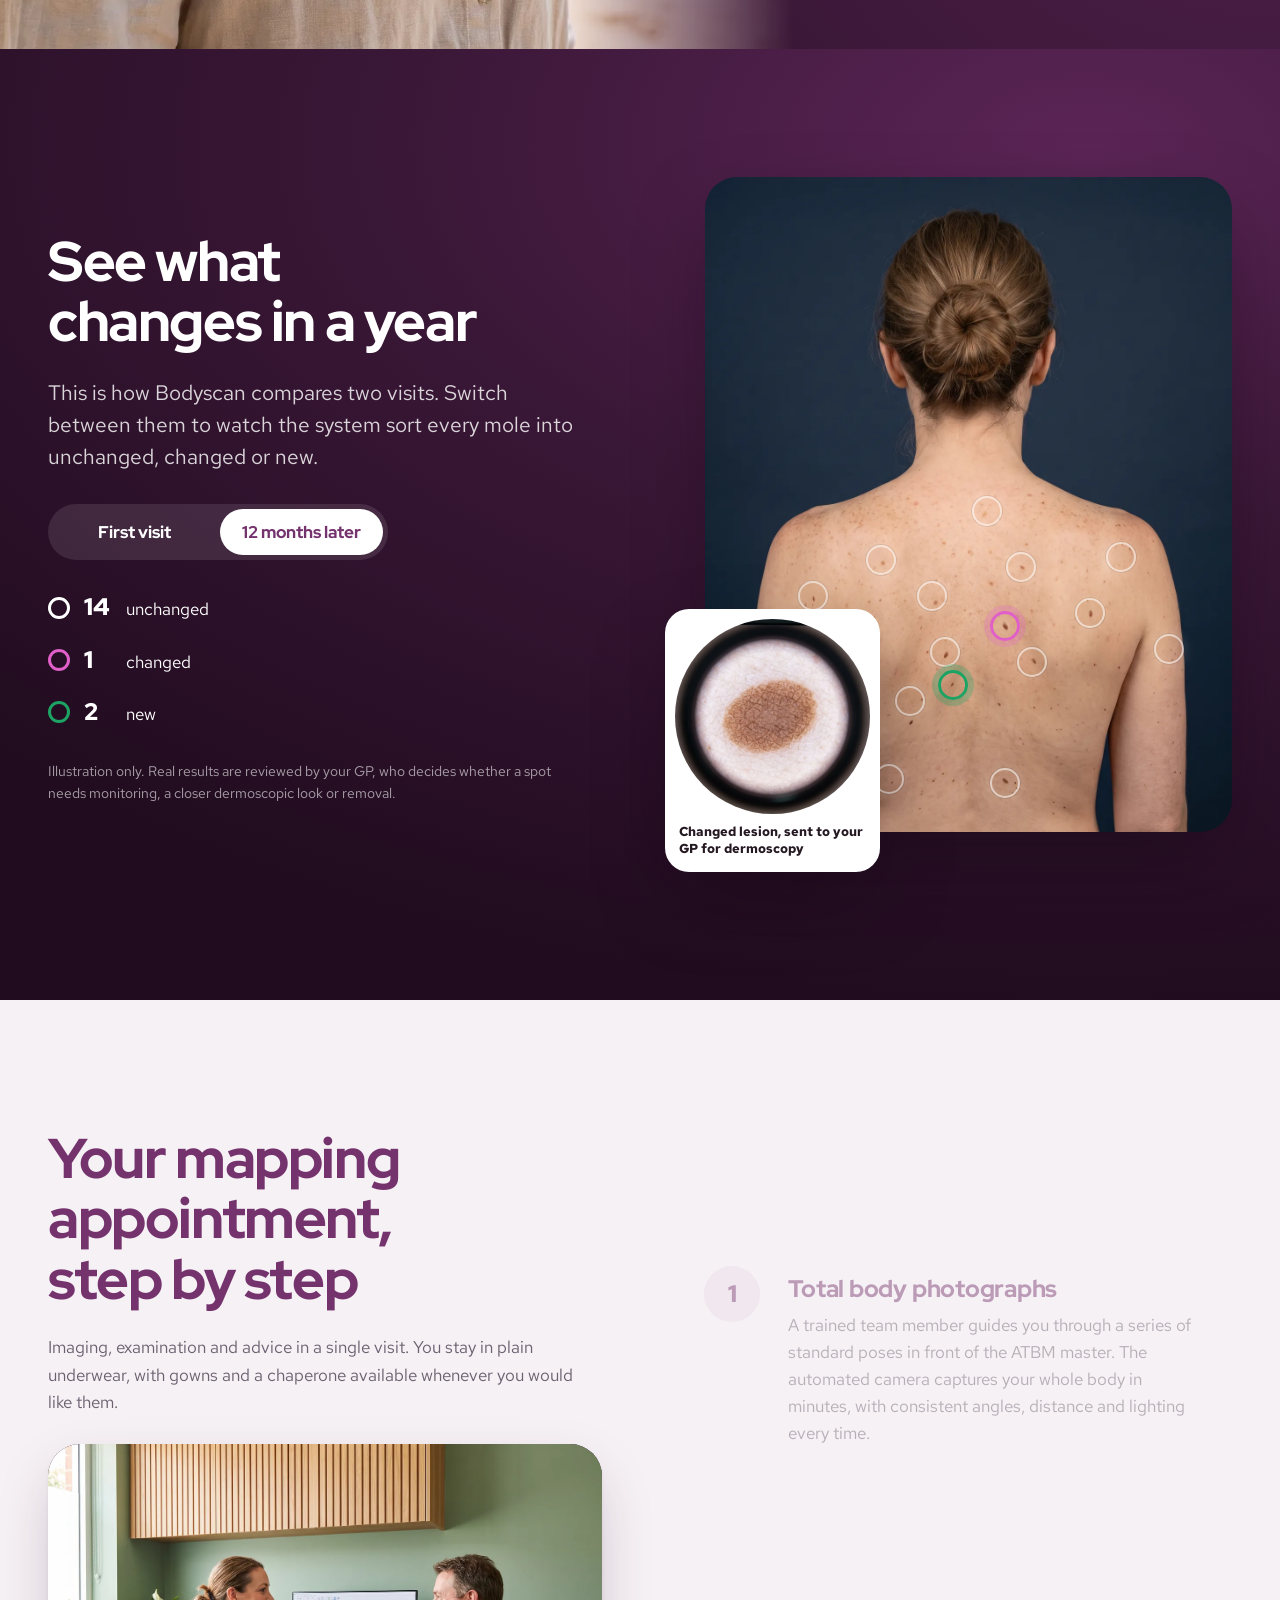
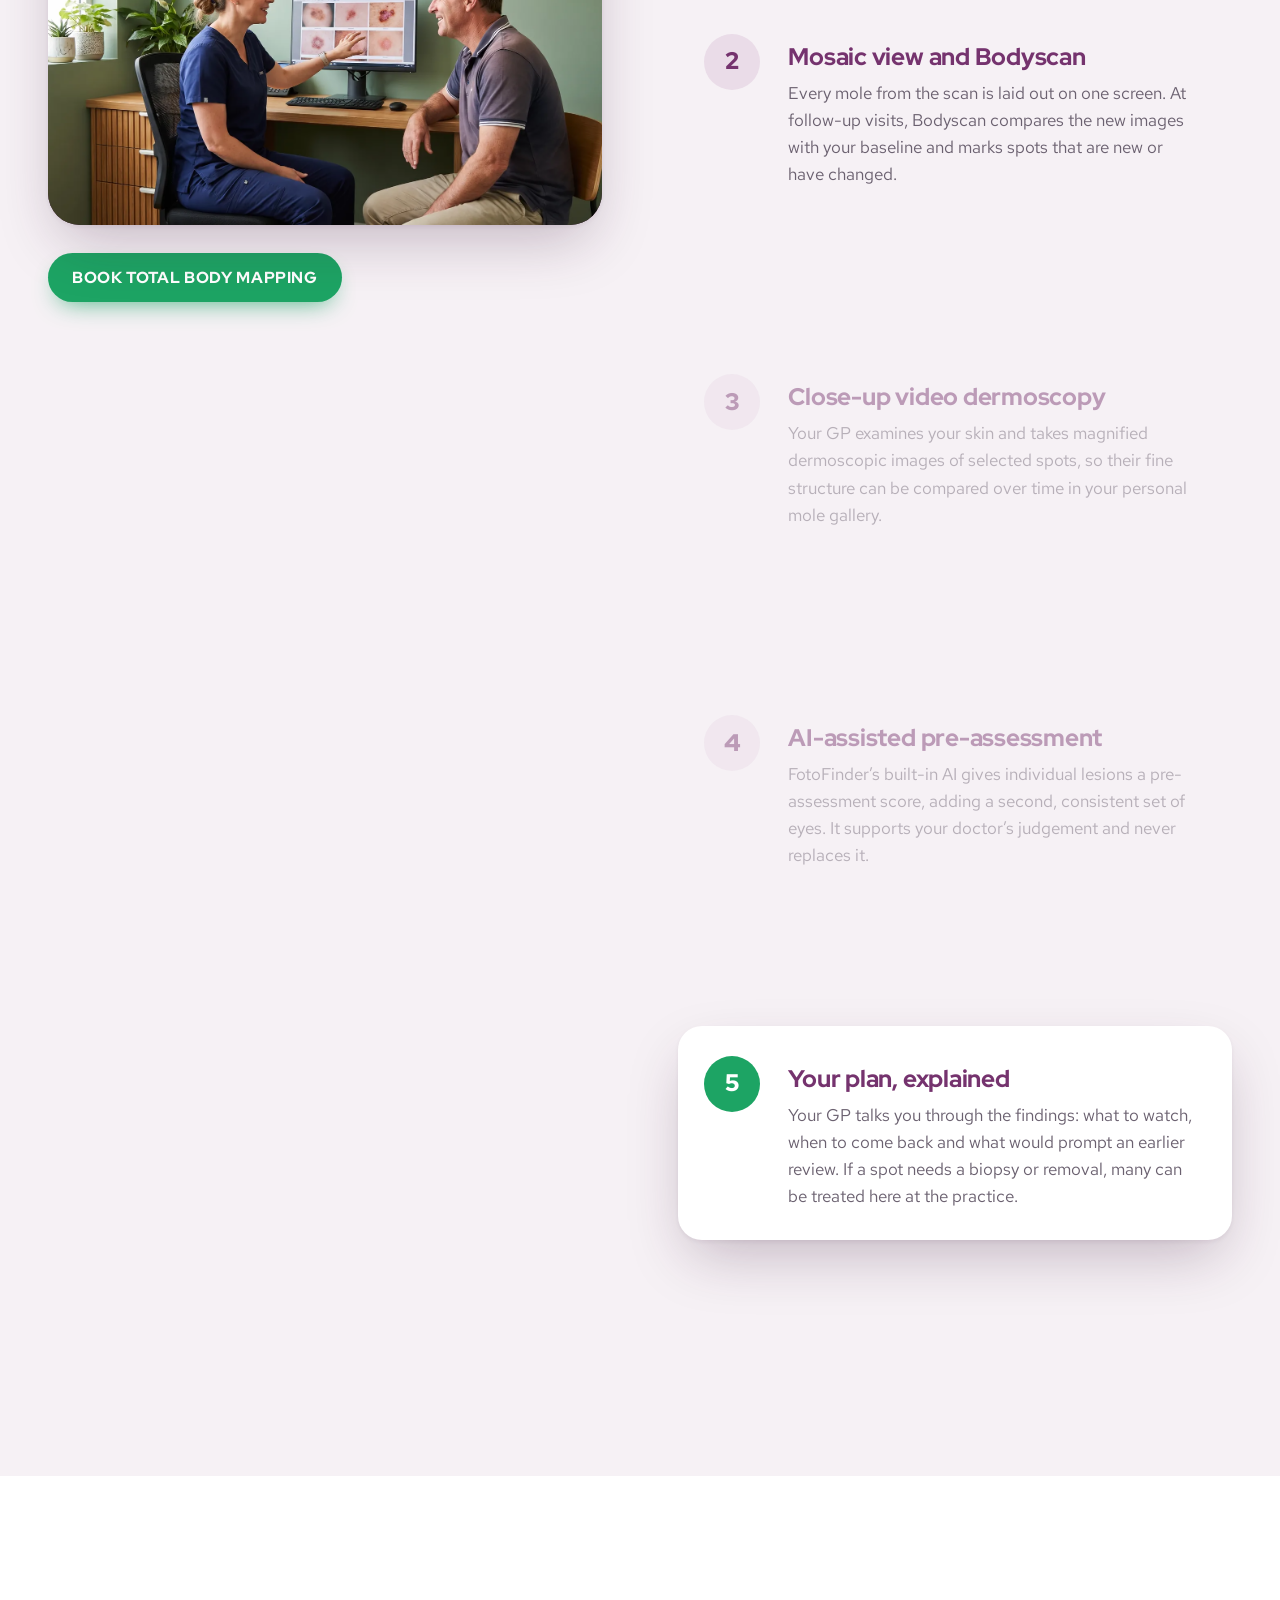
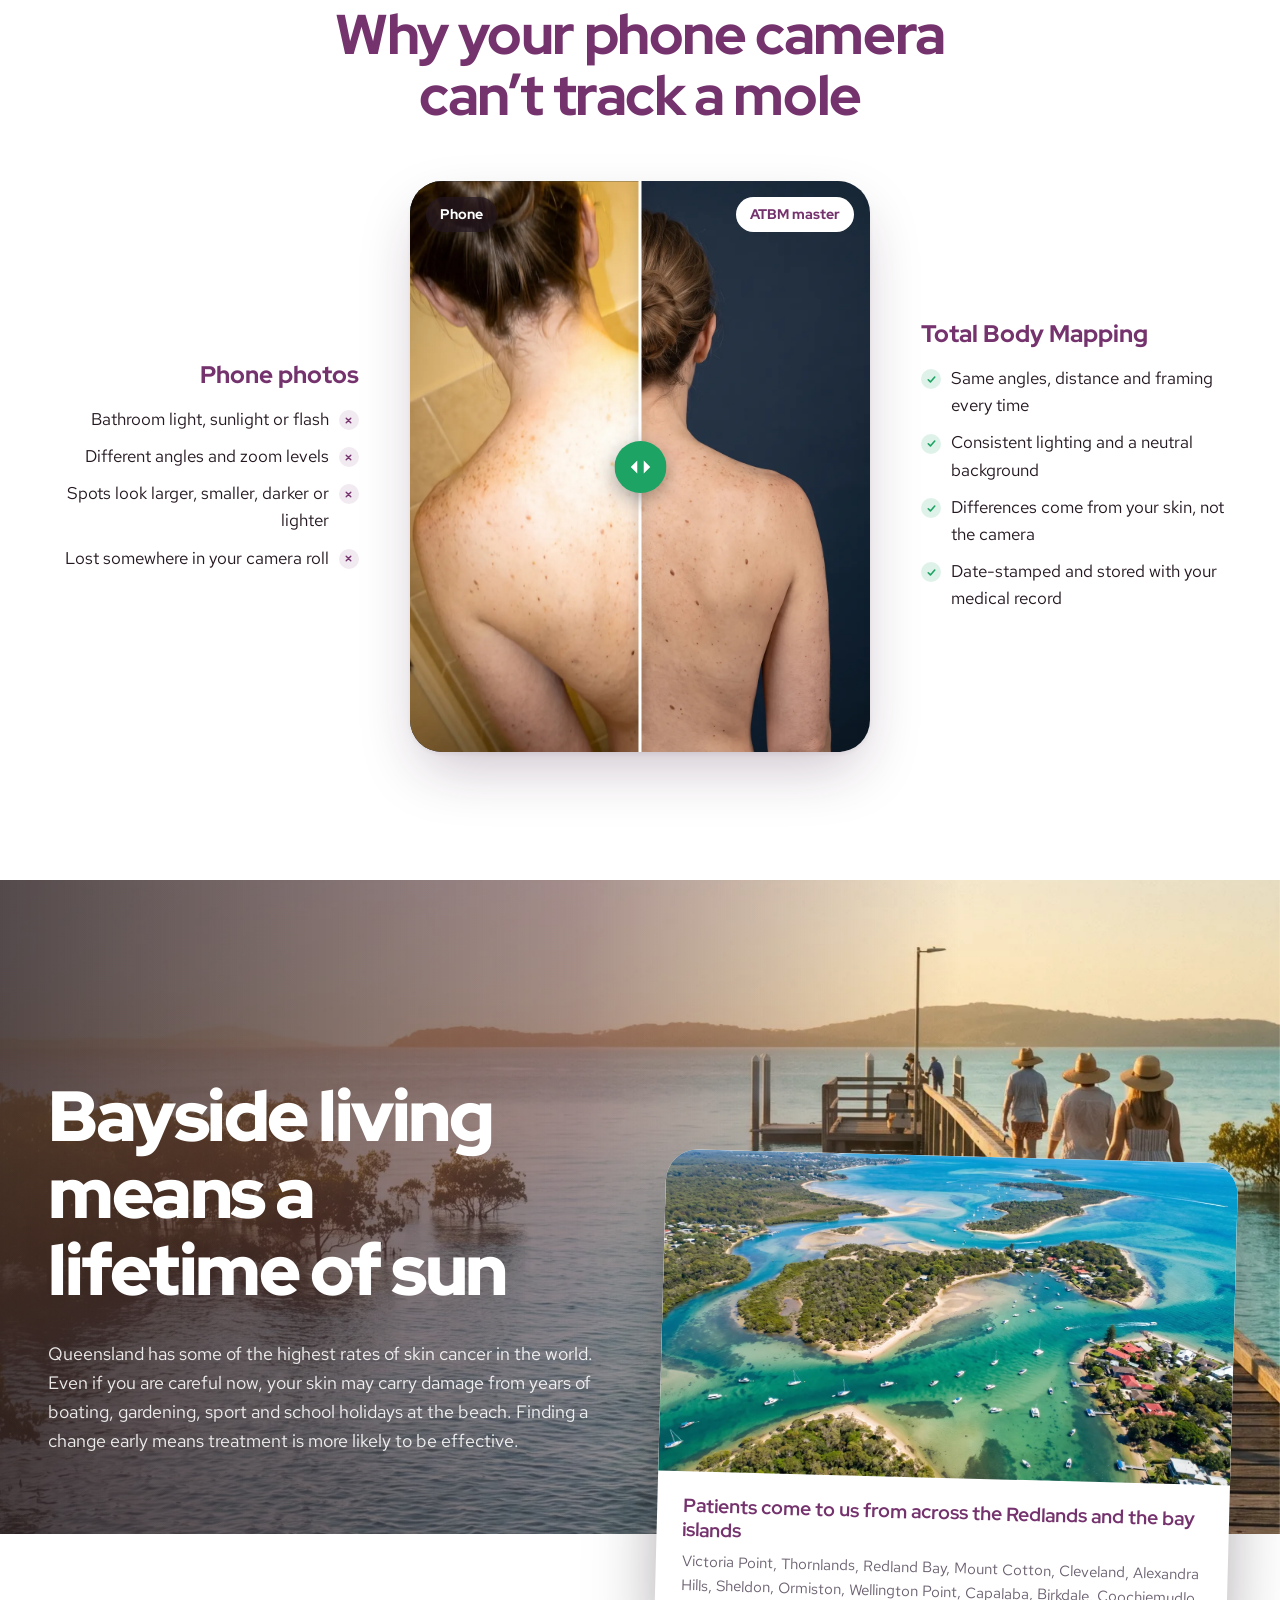
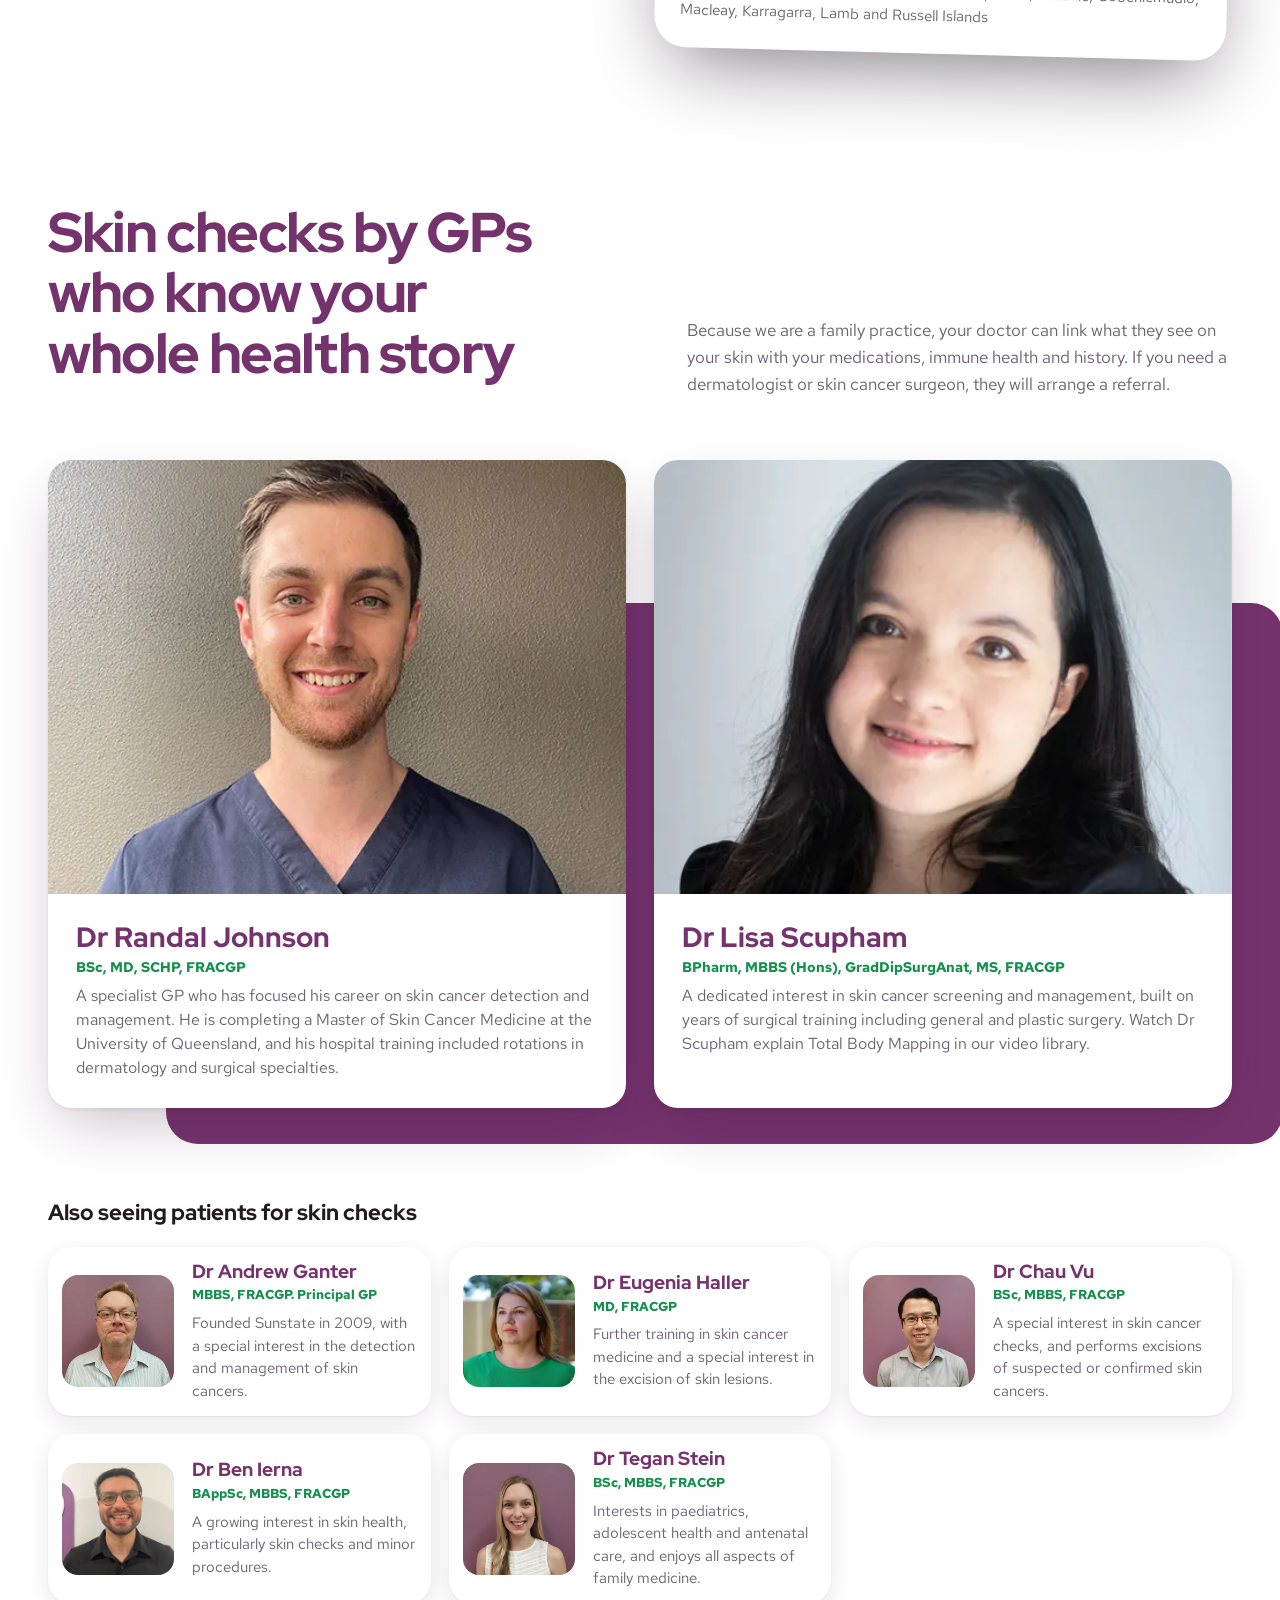
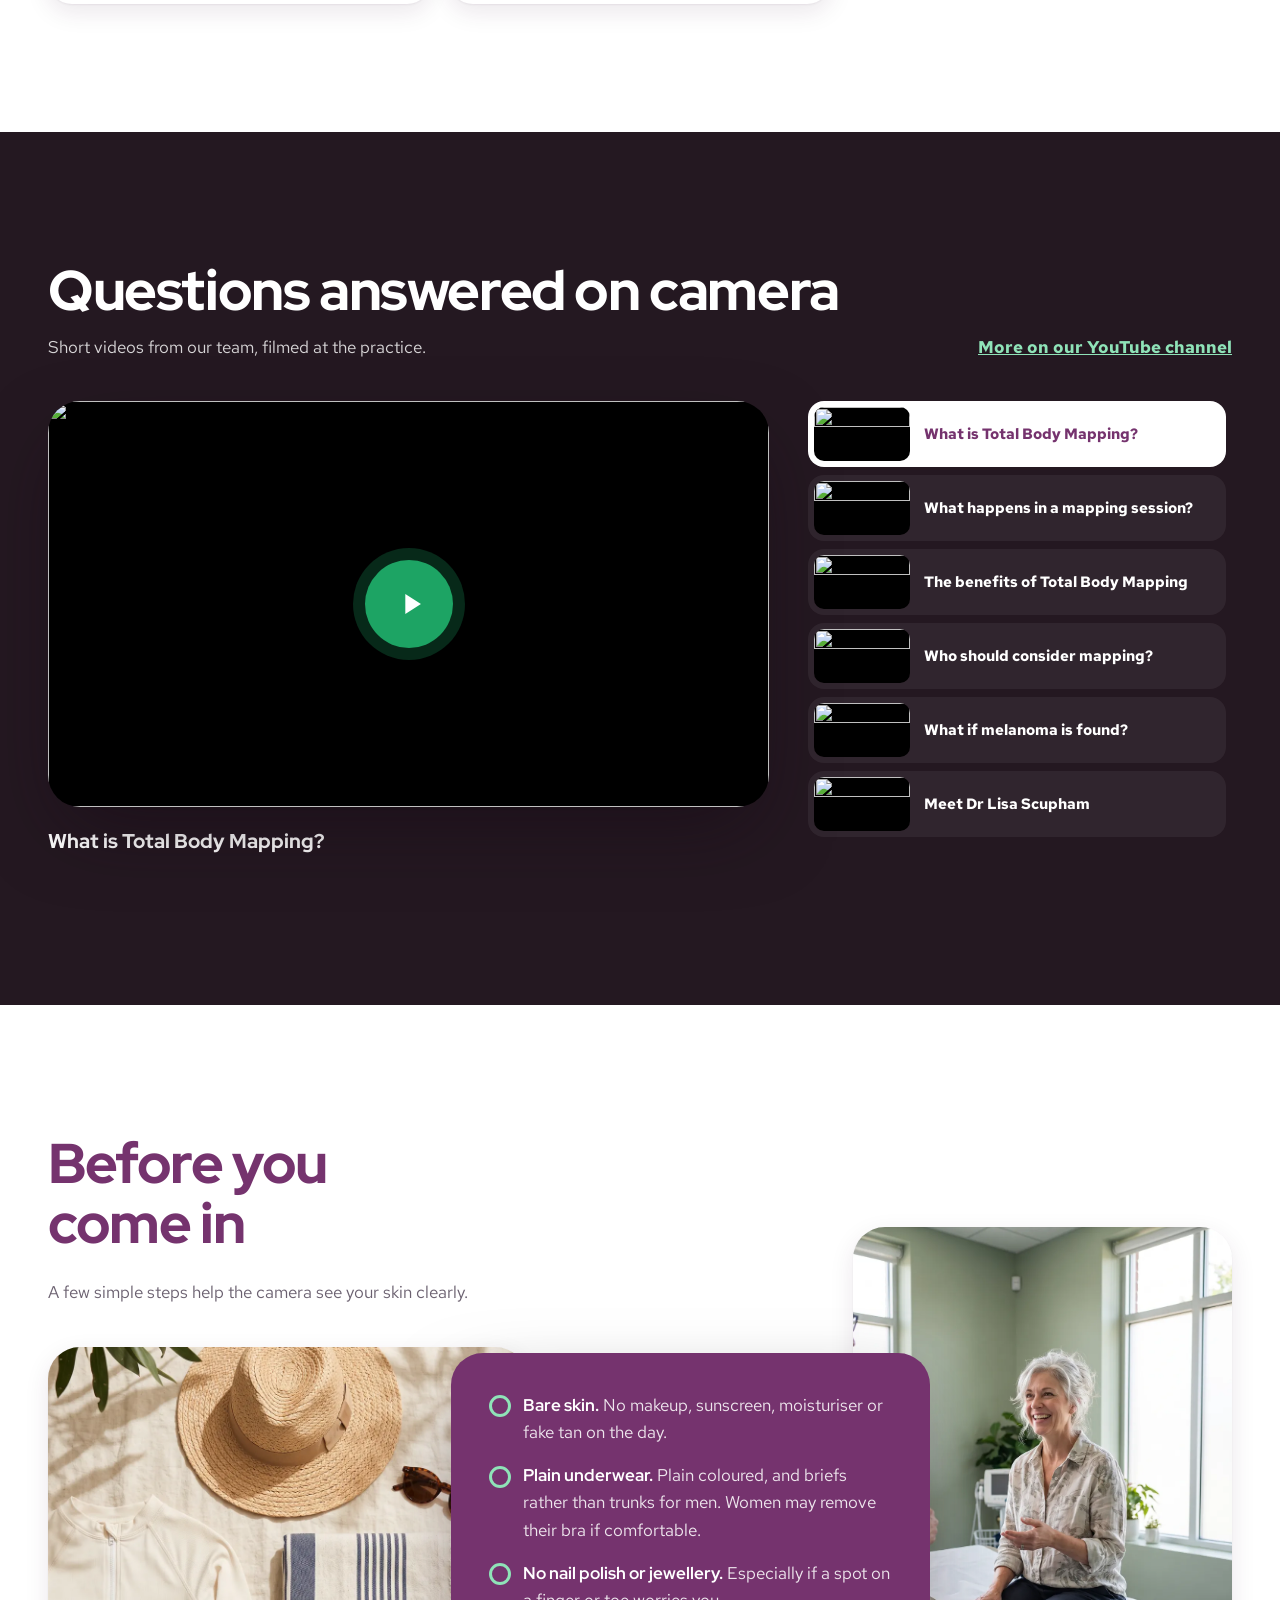
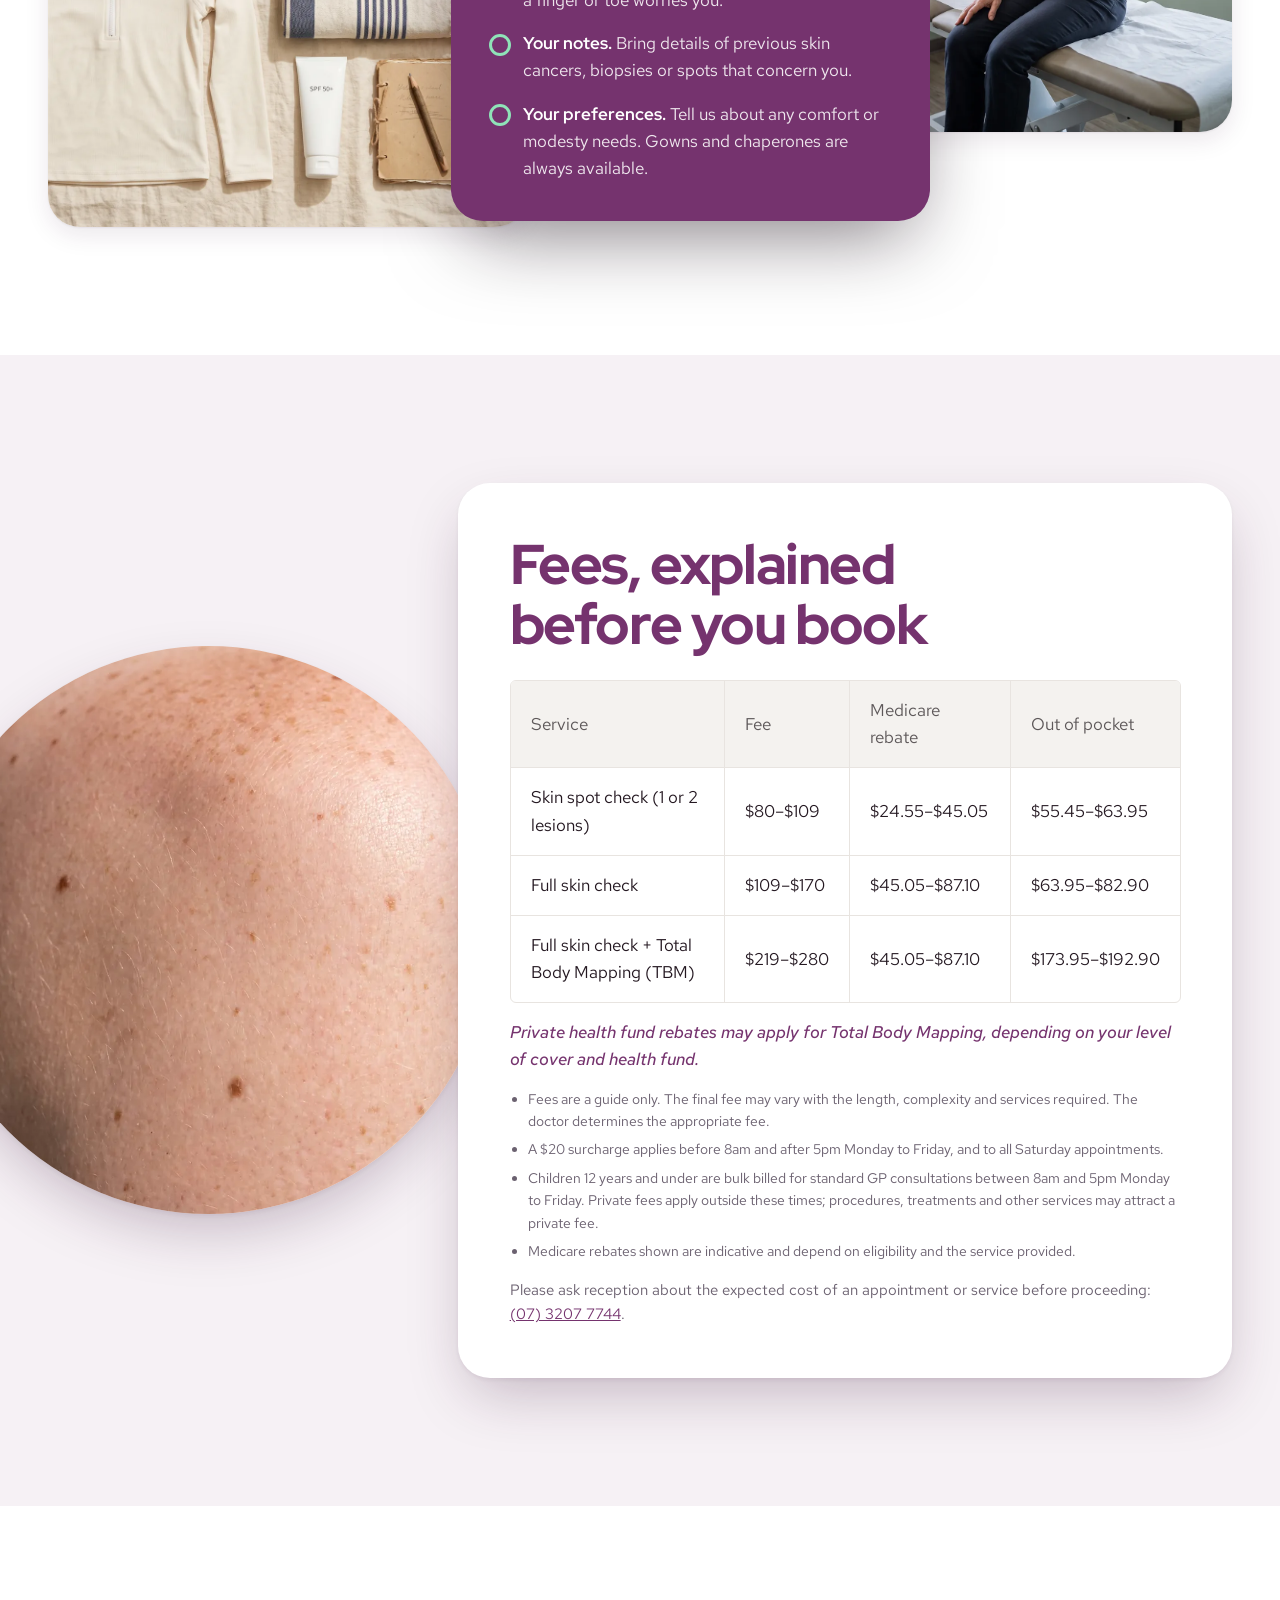
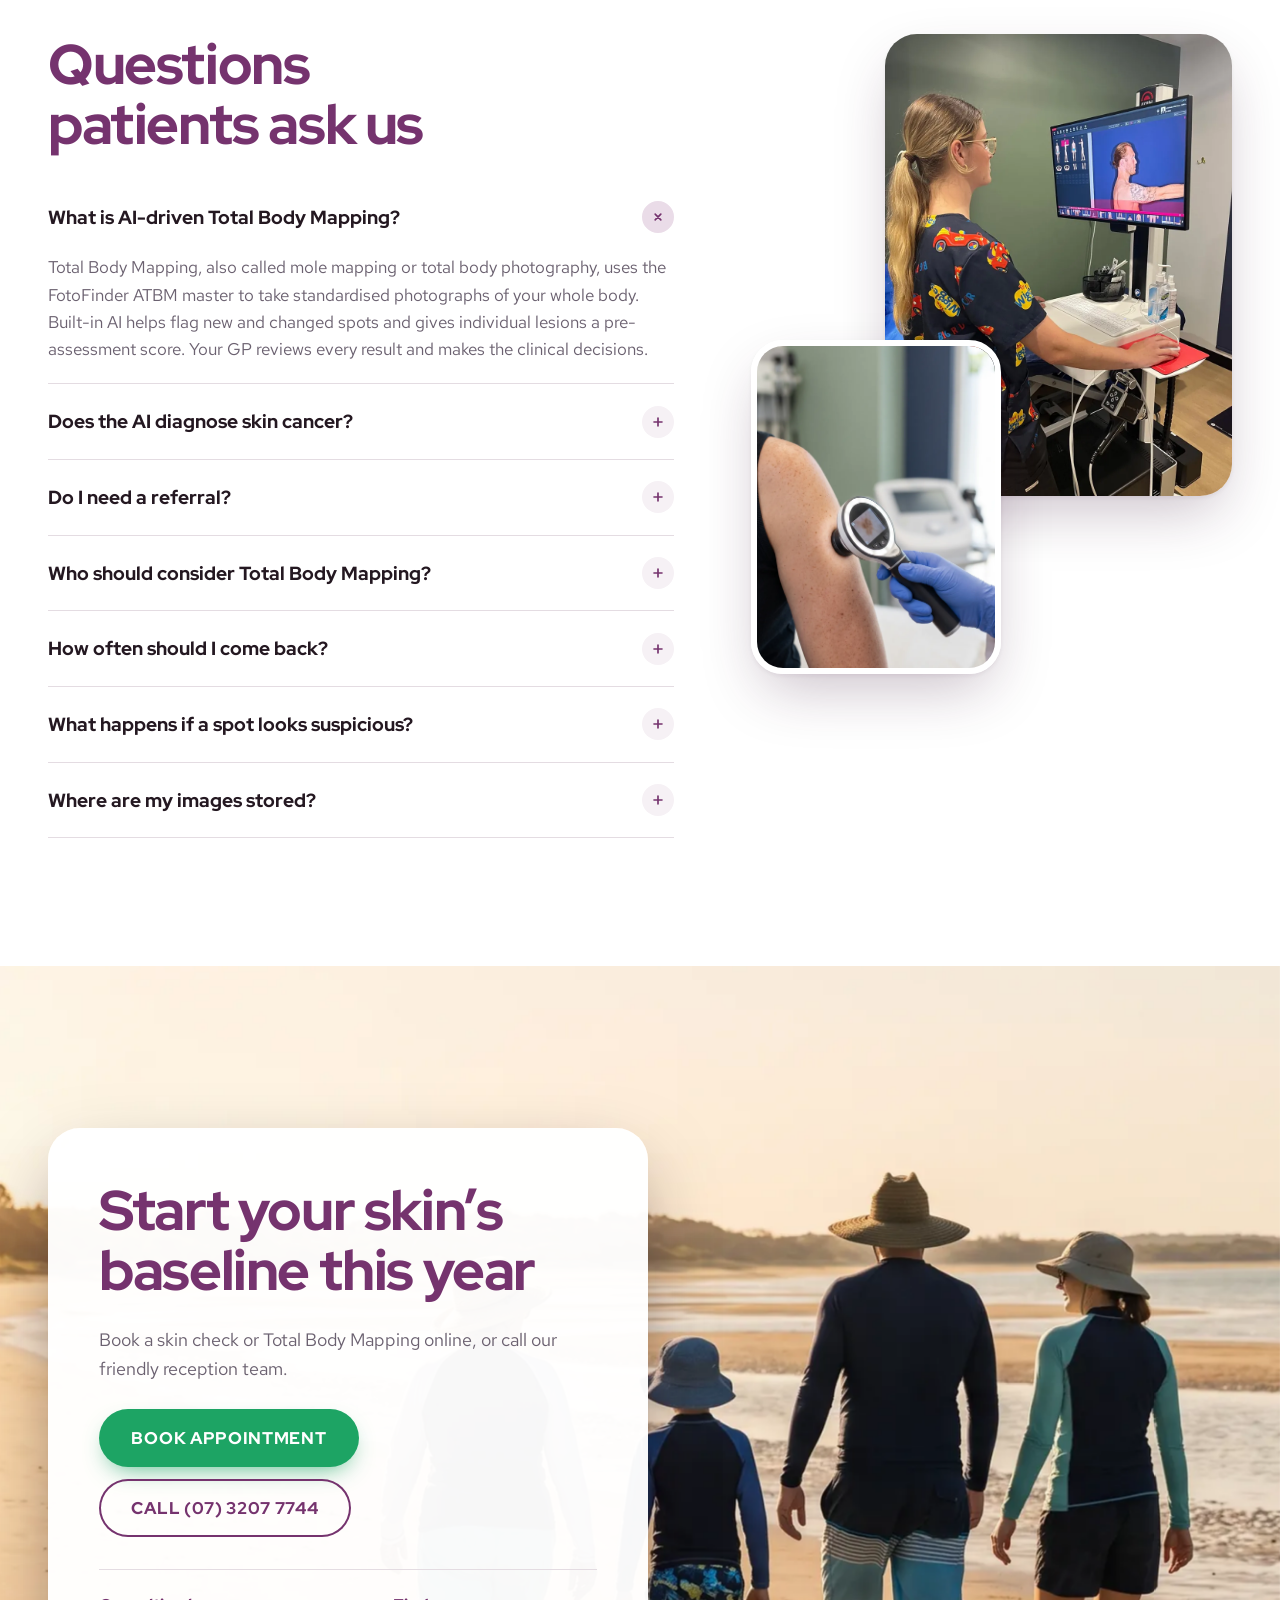
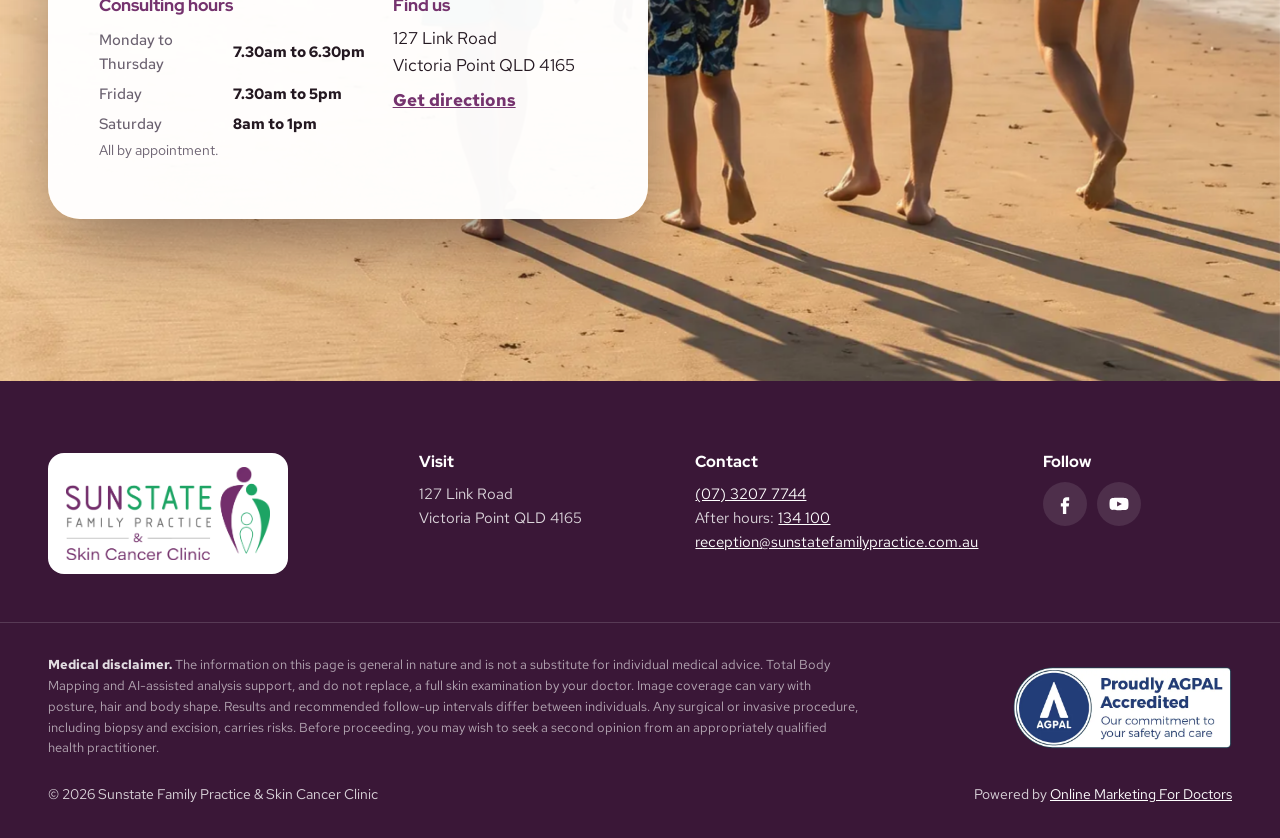
==== commit ffd60d25: "Remove asterisk from Medicare rebate note and column Co-Authored-By: Claude Opus 5.5 <noreply@anthro" ====
--- a/skin-cancer-check/index.html
+++ b/skin-cancer-check/index.html
@@ -531,12 +531,12 @@
       <div class="table-wrap">
         <table class="fee-table">
           <thead>
-            <tr><th scope="col">Service</th><th scope="col">Fee</th><th scope="col">Medicare rebate*</th><th scope="col">Out of pocket</th></tr>
+            <tr><th scope="col">Service</th><th scope="col">Fee</th><th scope="col">Medicare rebate</th><th scope="col">Out of pocket</th></tr>
           </thead>
           <tbody>
-            <tr><th scope="row">Skin spot check (1 or 2 lesions)</th><td data-label="Fee">$80–$109</td><td data-label="Medicare rebate*">$24.55–$45.05</td><td data-label="Out of pocket">$55.45–$63.95</td></tr>
-            <tr><th scope="row">Full skin check</th><td data-label="Fee">$109–$170</td><td data-label="Medicare rebate*">$45.05–$87.10</td><td data-label="Out of pocket">$63.95–$82.90</td></tr>
-            <tr><th scope="row">Full skin check + Total Body Mapping (TBM)</th><td data-label="Fee">$219–$280</td><td data-label="Medicare rebate*">$45.05–$87.10</td><td data-label="Out of pocket">$173.95–$192.90</td></tr>
+            <tr><th scope="row">Skin spot check (1 or 2 lesions)</th><td data-label="Fee">$80–$109</td><td data-label="Medicare rebate">$24.55–$45.05</td><td data-label="Out of pocket">$55.45–$63.95</td></tr>
+            <tr><th scope="row">Full skin check</th><td data-label="Fee">$109–$170</td><td data-label="Medicare rebate">$45.05–$87.10</td><td data-label="Out of pocket">$63.95–$82.90</td></tr>
+            <tr><th scope="row">Full skin check + Total Body Mapping (TBM)</th><td data-label="Fee">$219–$280</td><td data-label="Medicare rebate">$45.05–$87.10</td><td data-label="Out of pocket">$173.95–$192.90</td></tr>
           </tbody>
         </table>
       </div>
@@ -545,7 +545,7 @@
         <li>Fees are a guide only. The final fee may vary with the length, complexity and services required. The doctor determines the appropriate fee.</li>
         <li>A $20 surcharge applies before 8am and after 5pm Monday to Friday, and to all Saturday appointments.</li>
         <li>Children 12 years and under are bulk billed for standard GP consultations between 8am and 5pm Monday to Friday. Private fees apply outside these times; procedures, treatments and other services may attract a private fee.</li>
-        <li>*Medicare rebates shown are indicative and depend on eligibility and the service provided.</li>
+        <li>Medicare rebates shown are indicative and depend on eligibility and the service provided.</li>
       </ul>
       <p class="fees__note">Please ask reception about the expected cost of an appointment or service before proceeding: <a href="tel:+61732077744">(07) 3207 7744</a>.</p>
     </div>
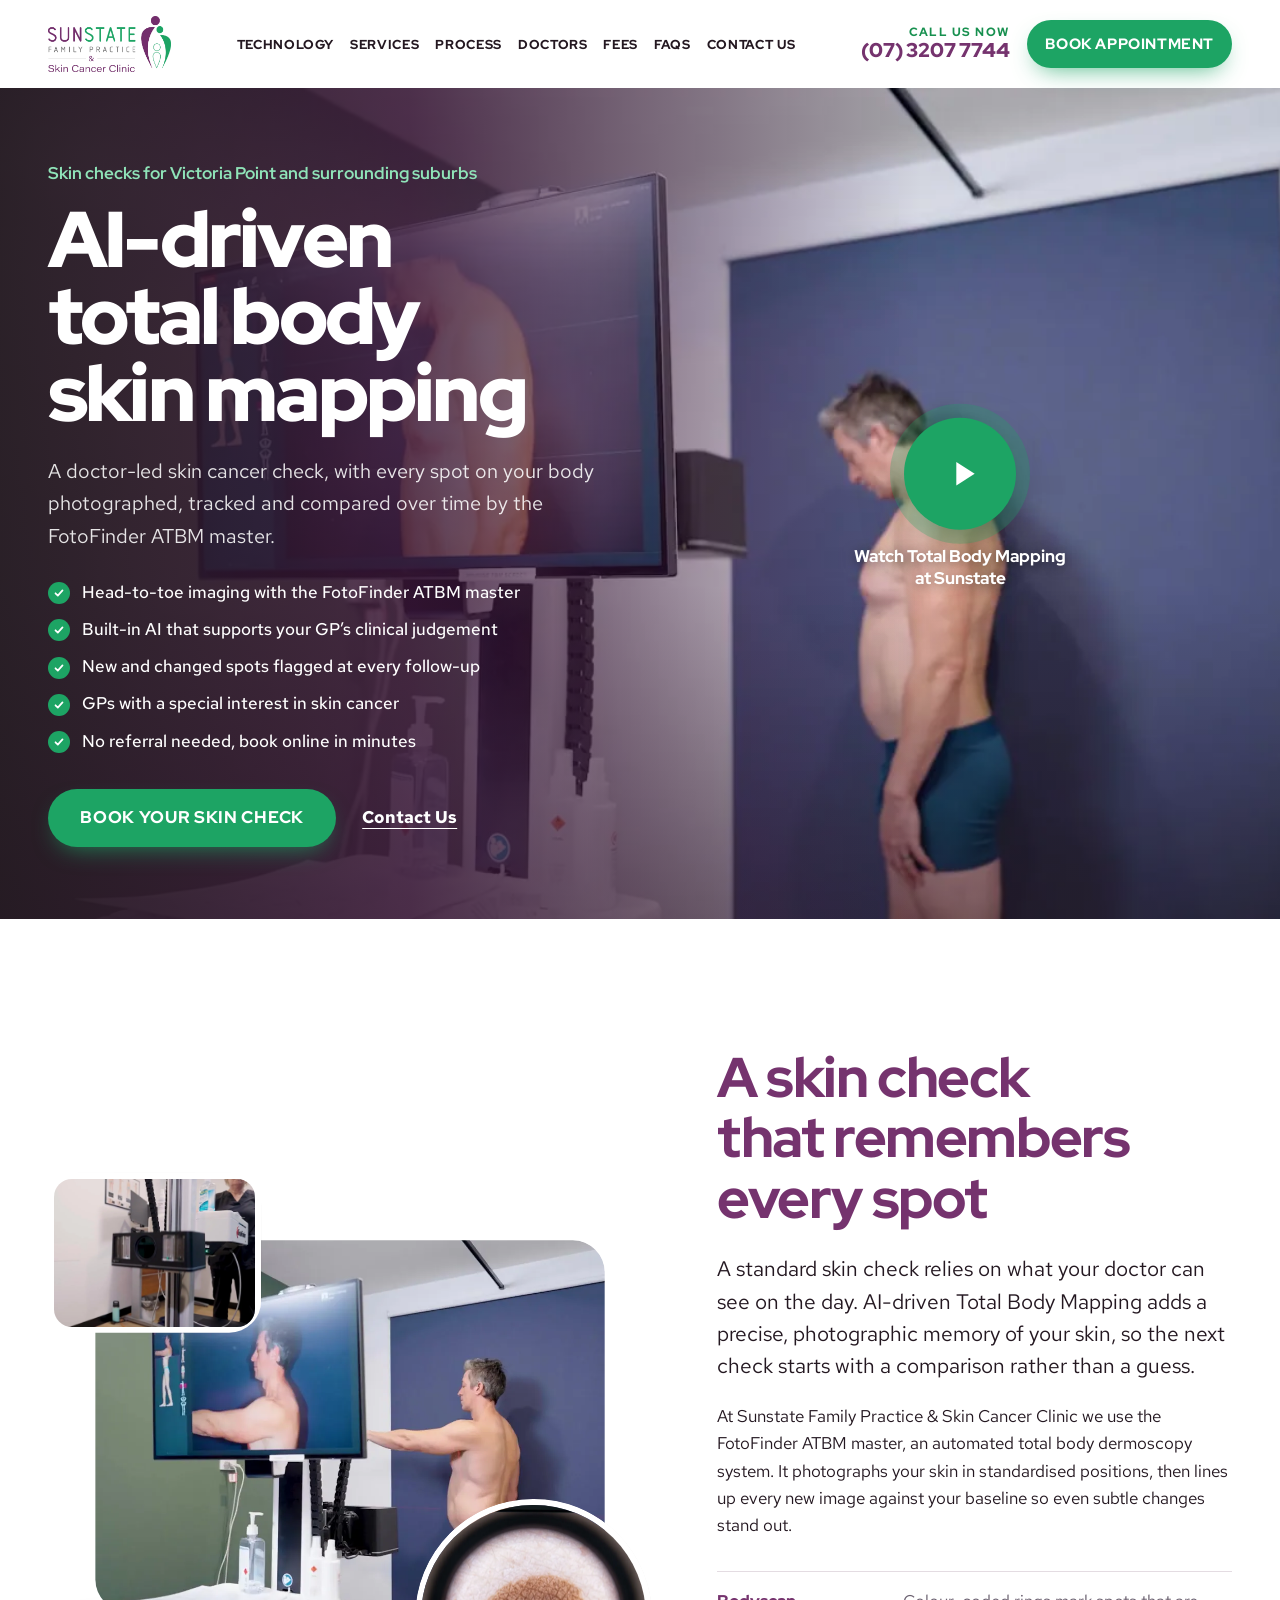
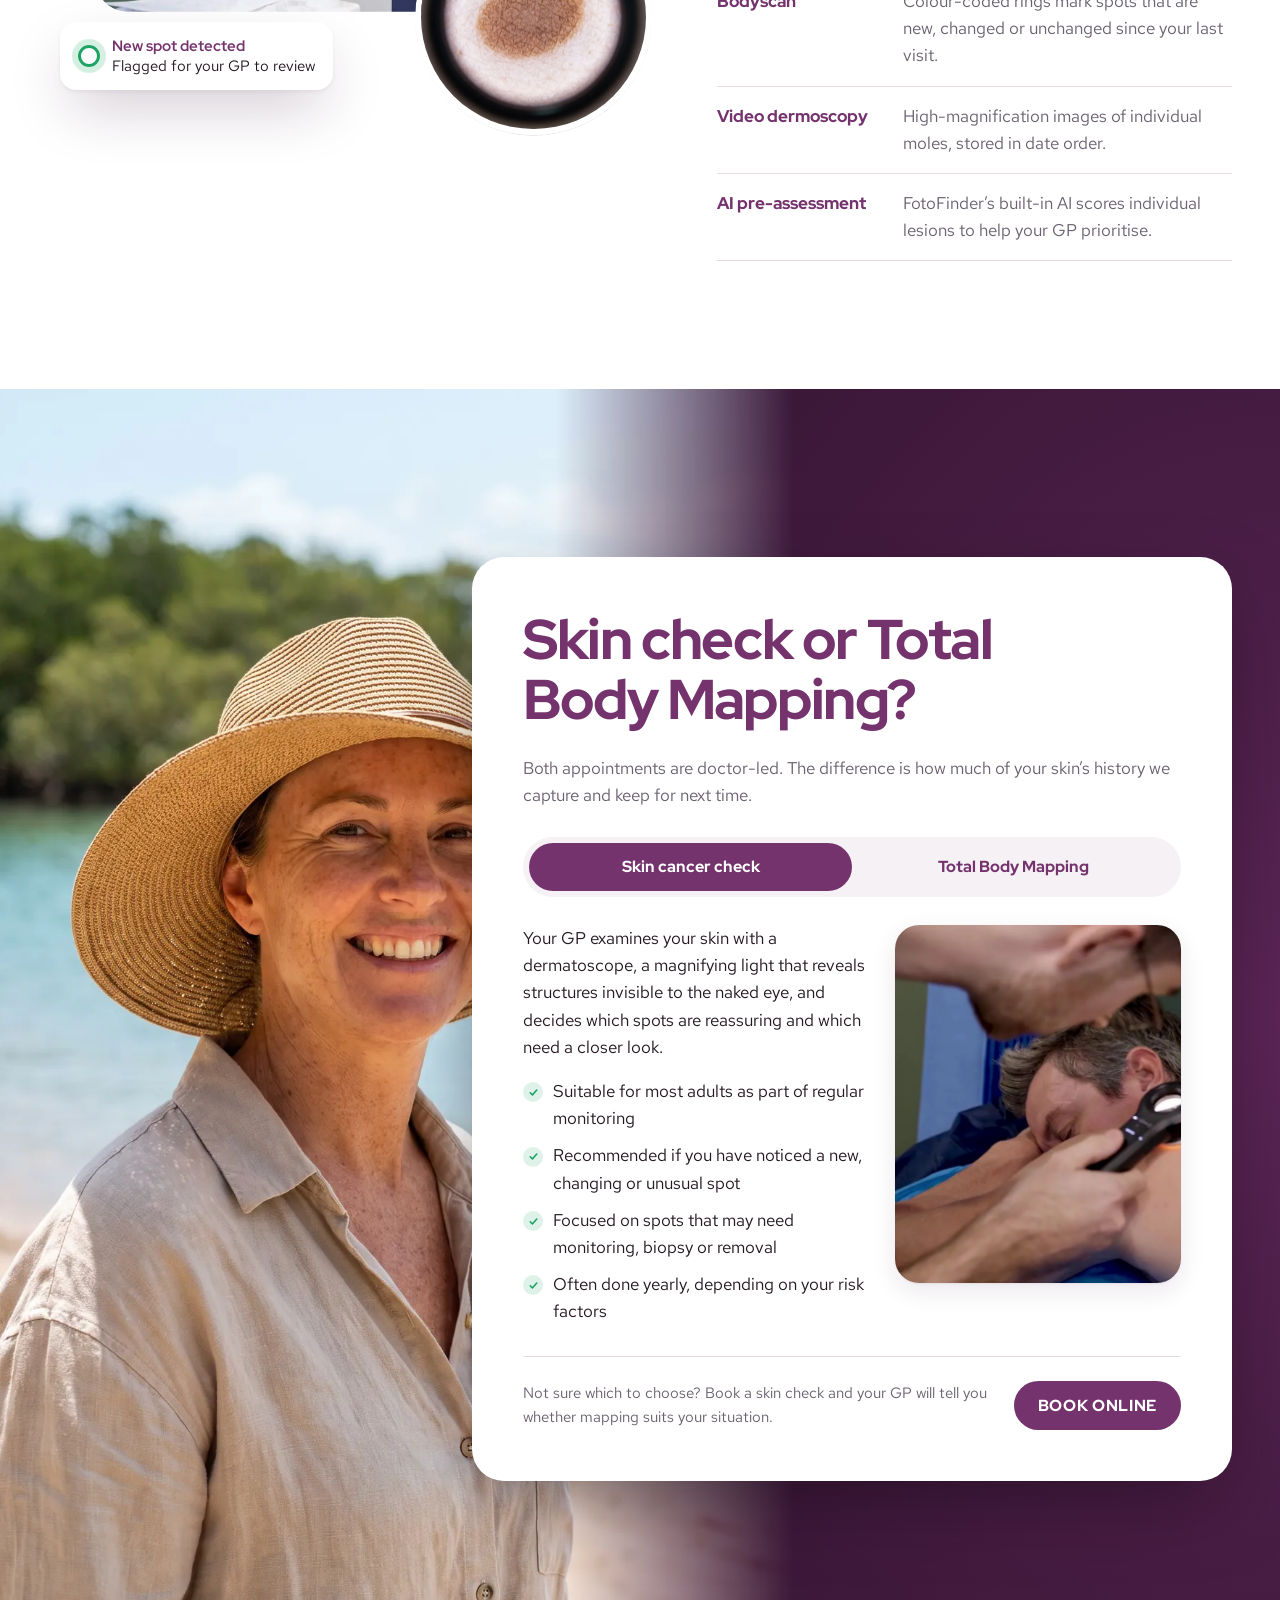
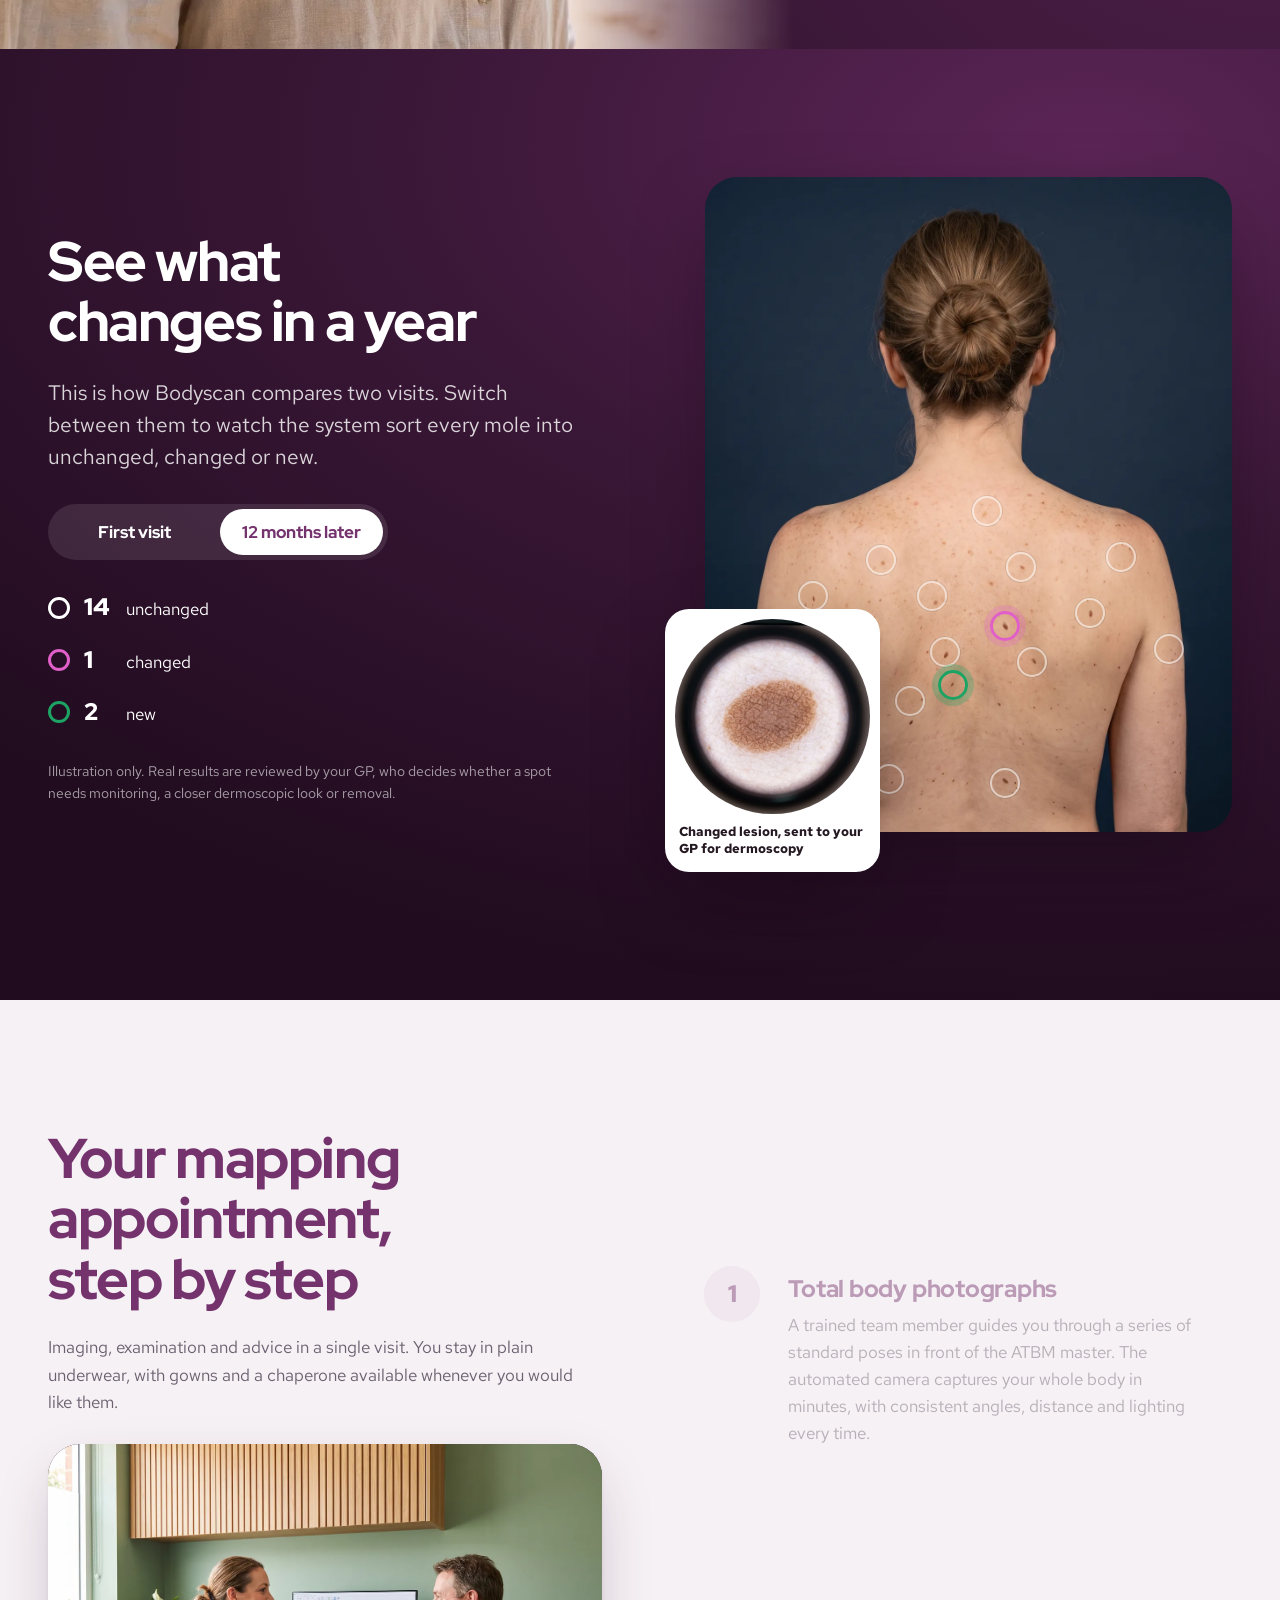
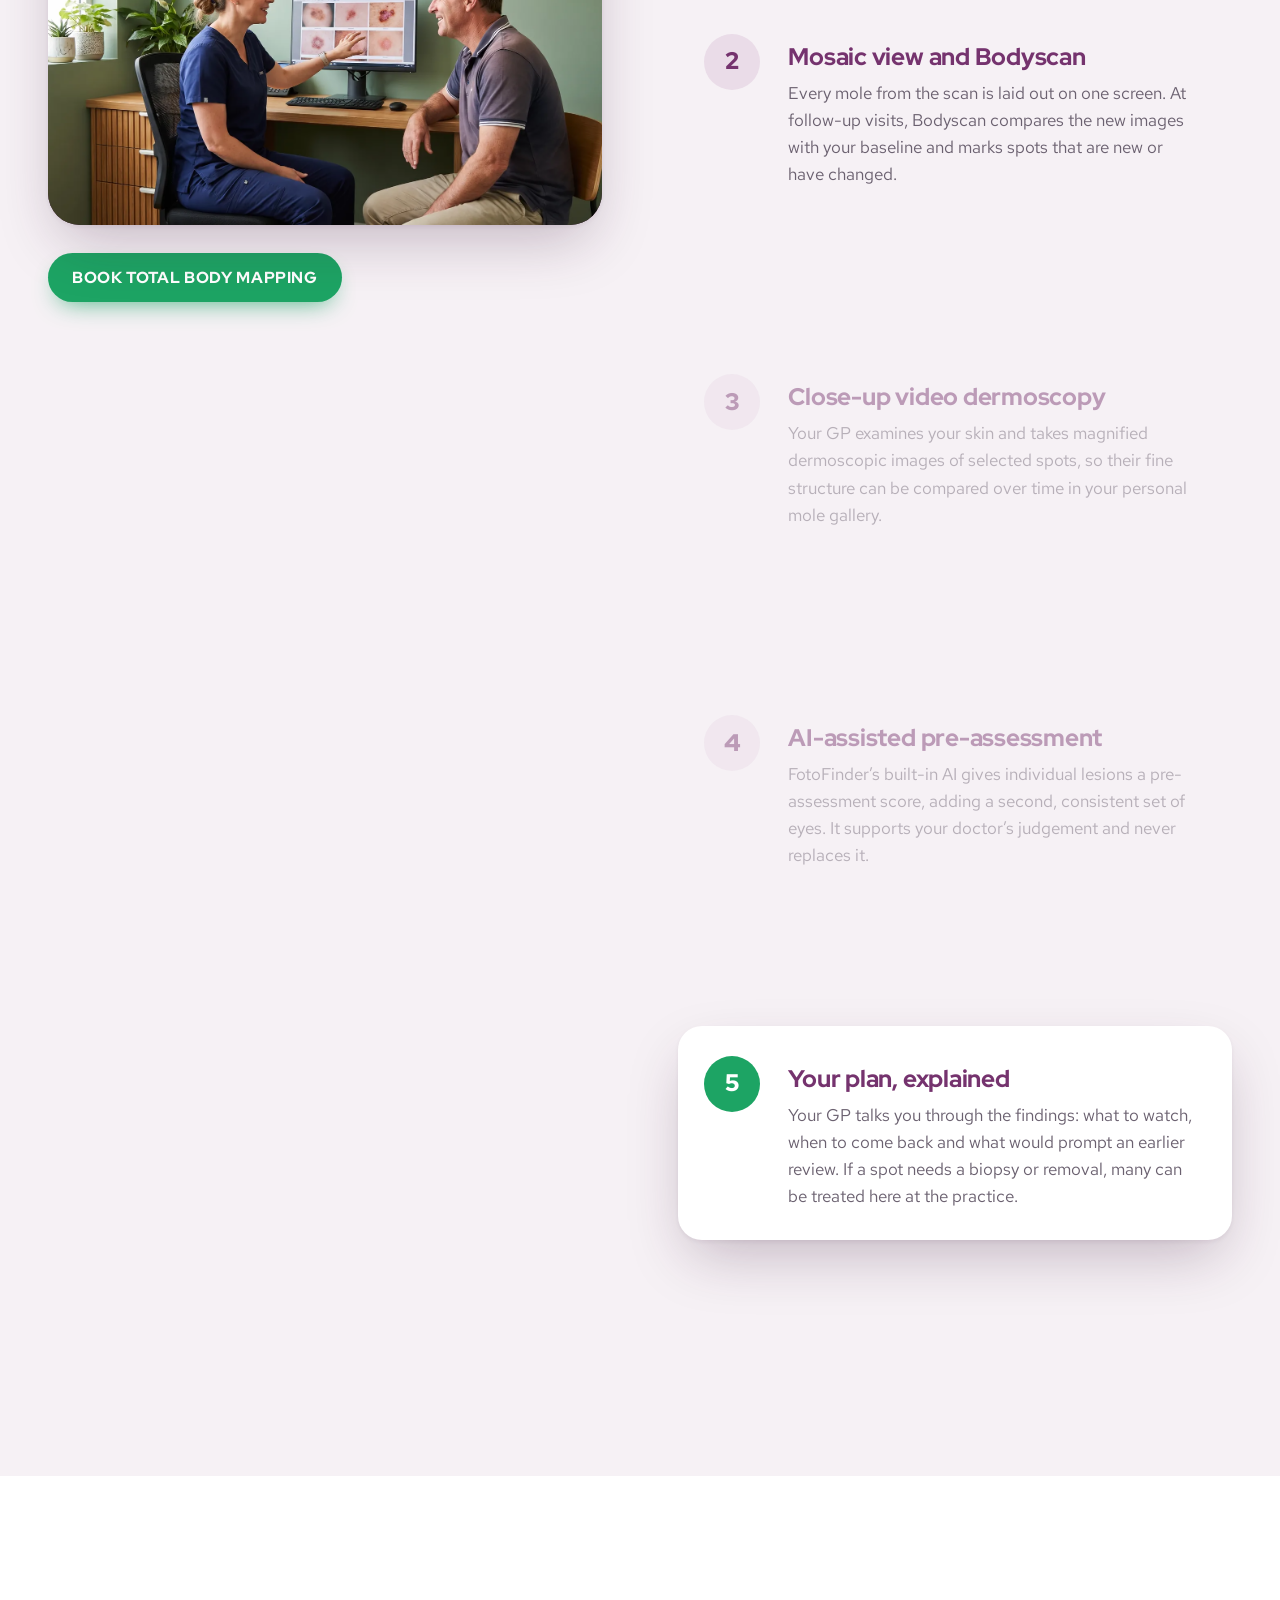
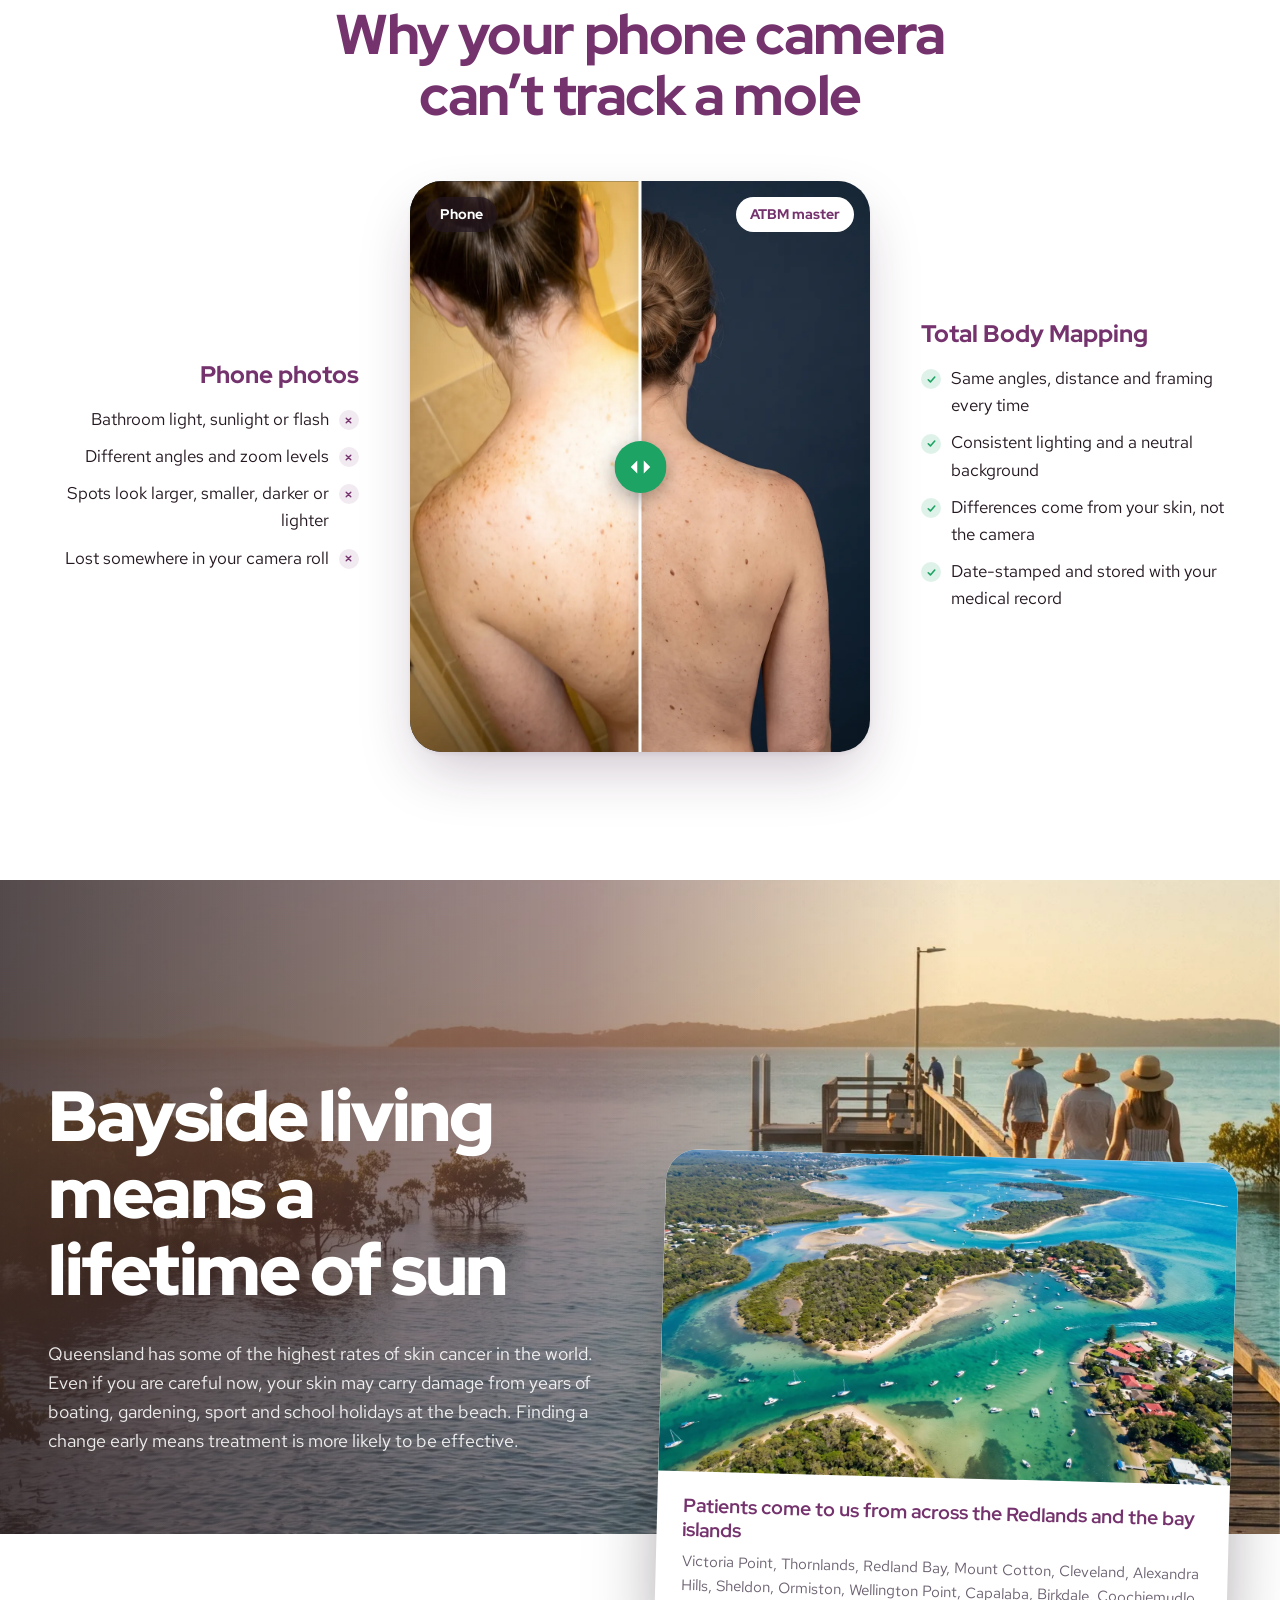
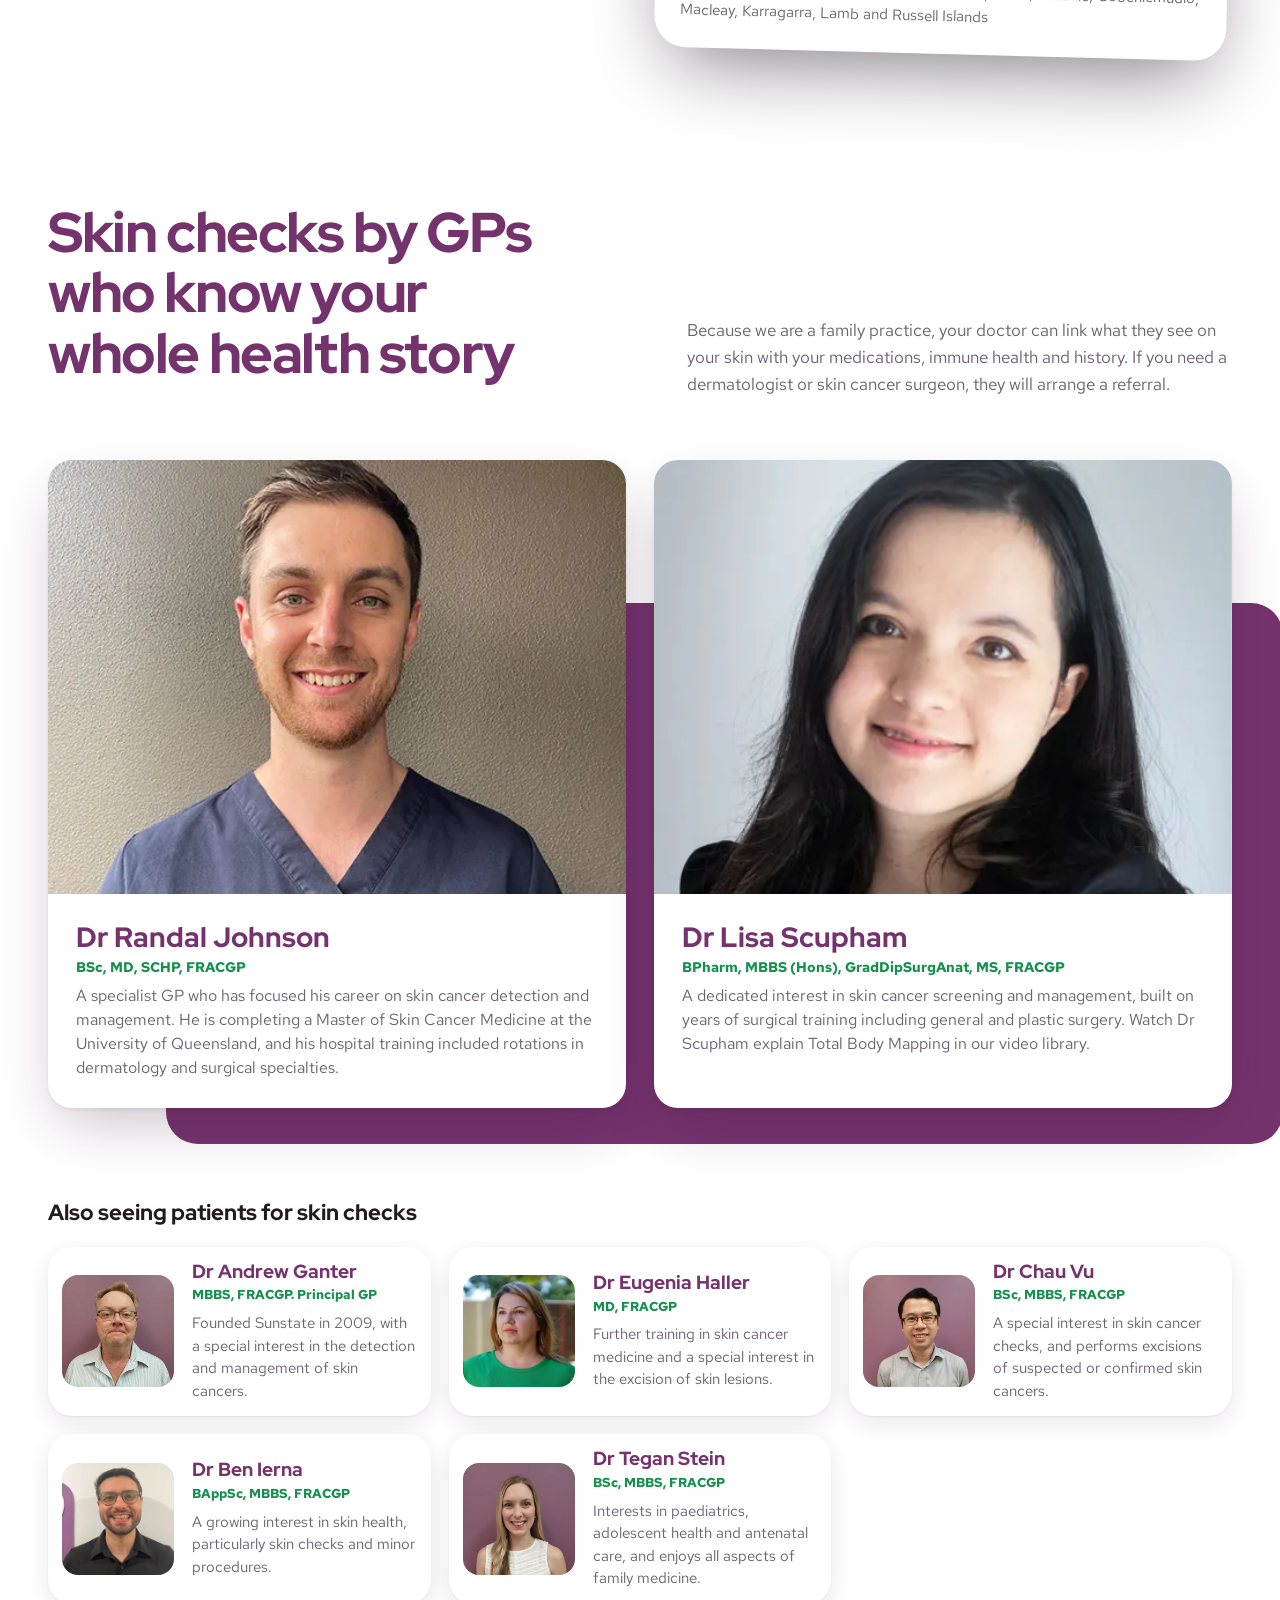
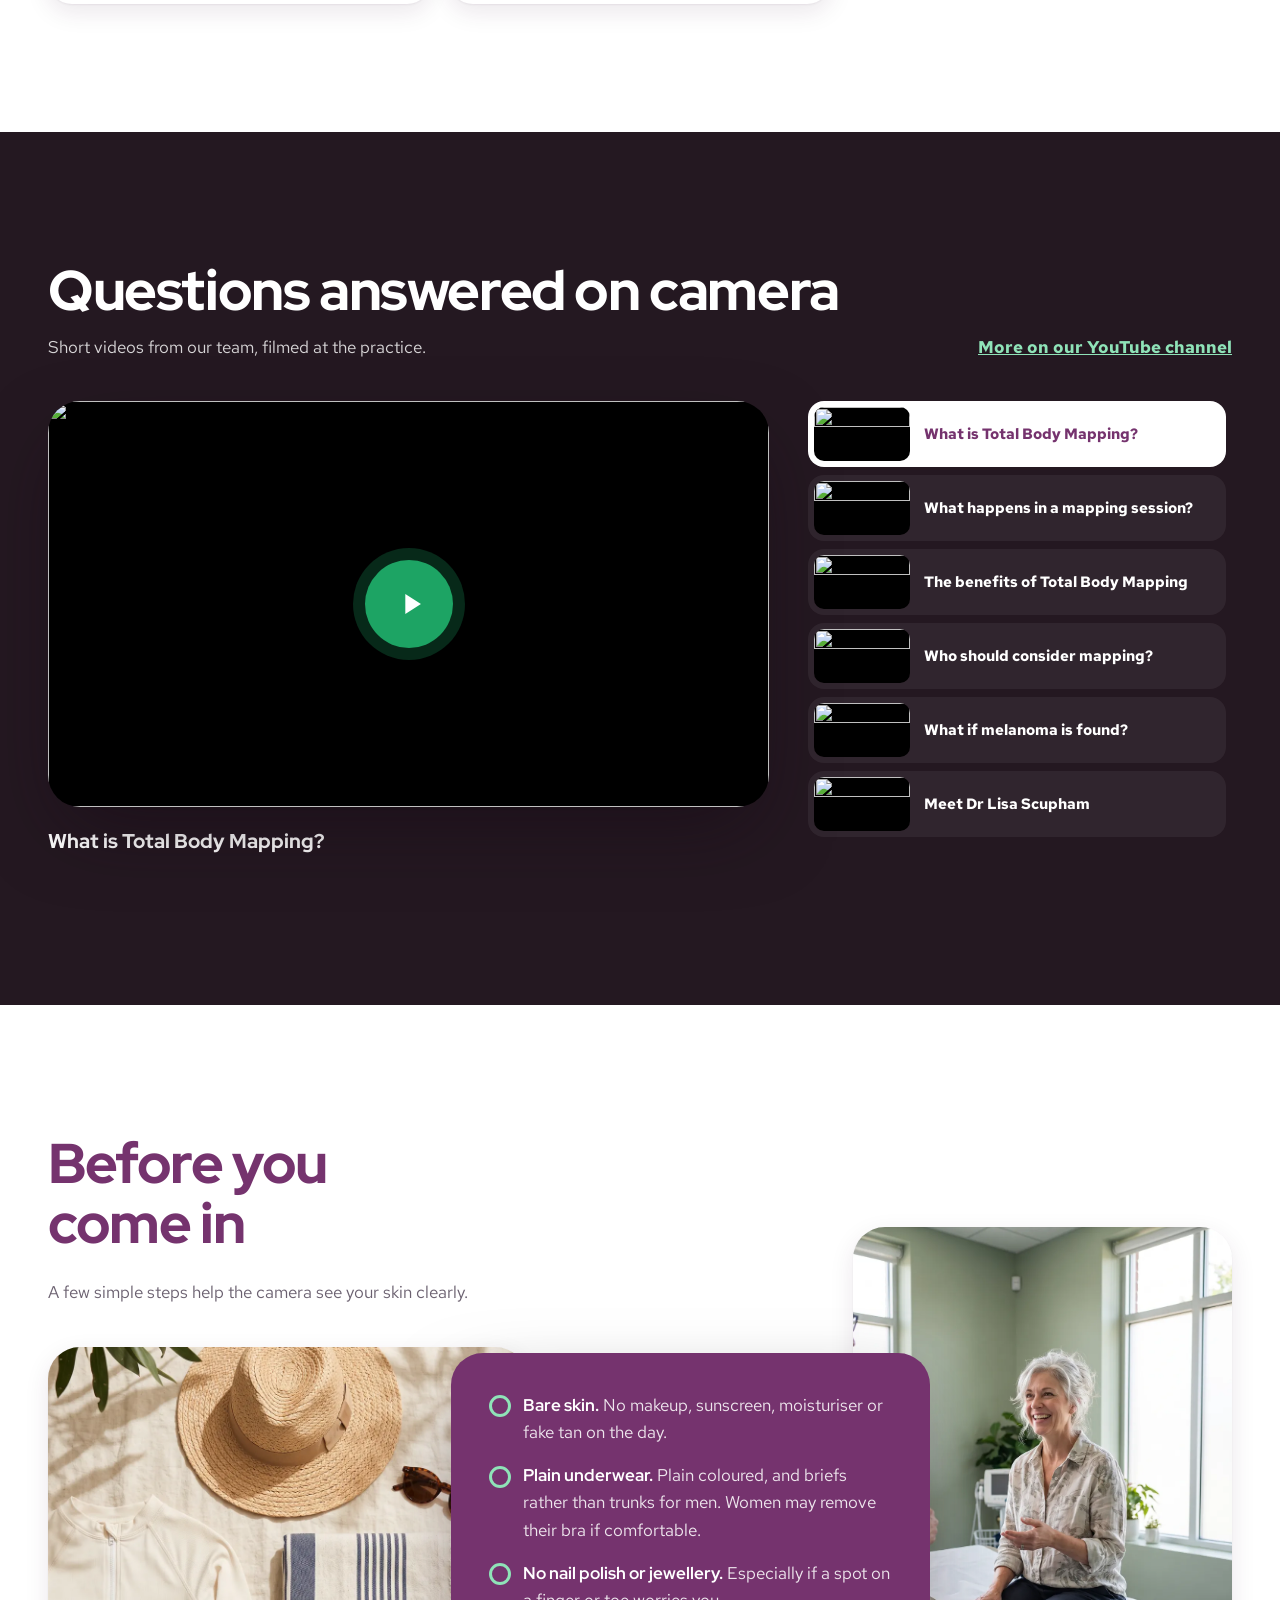
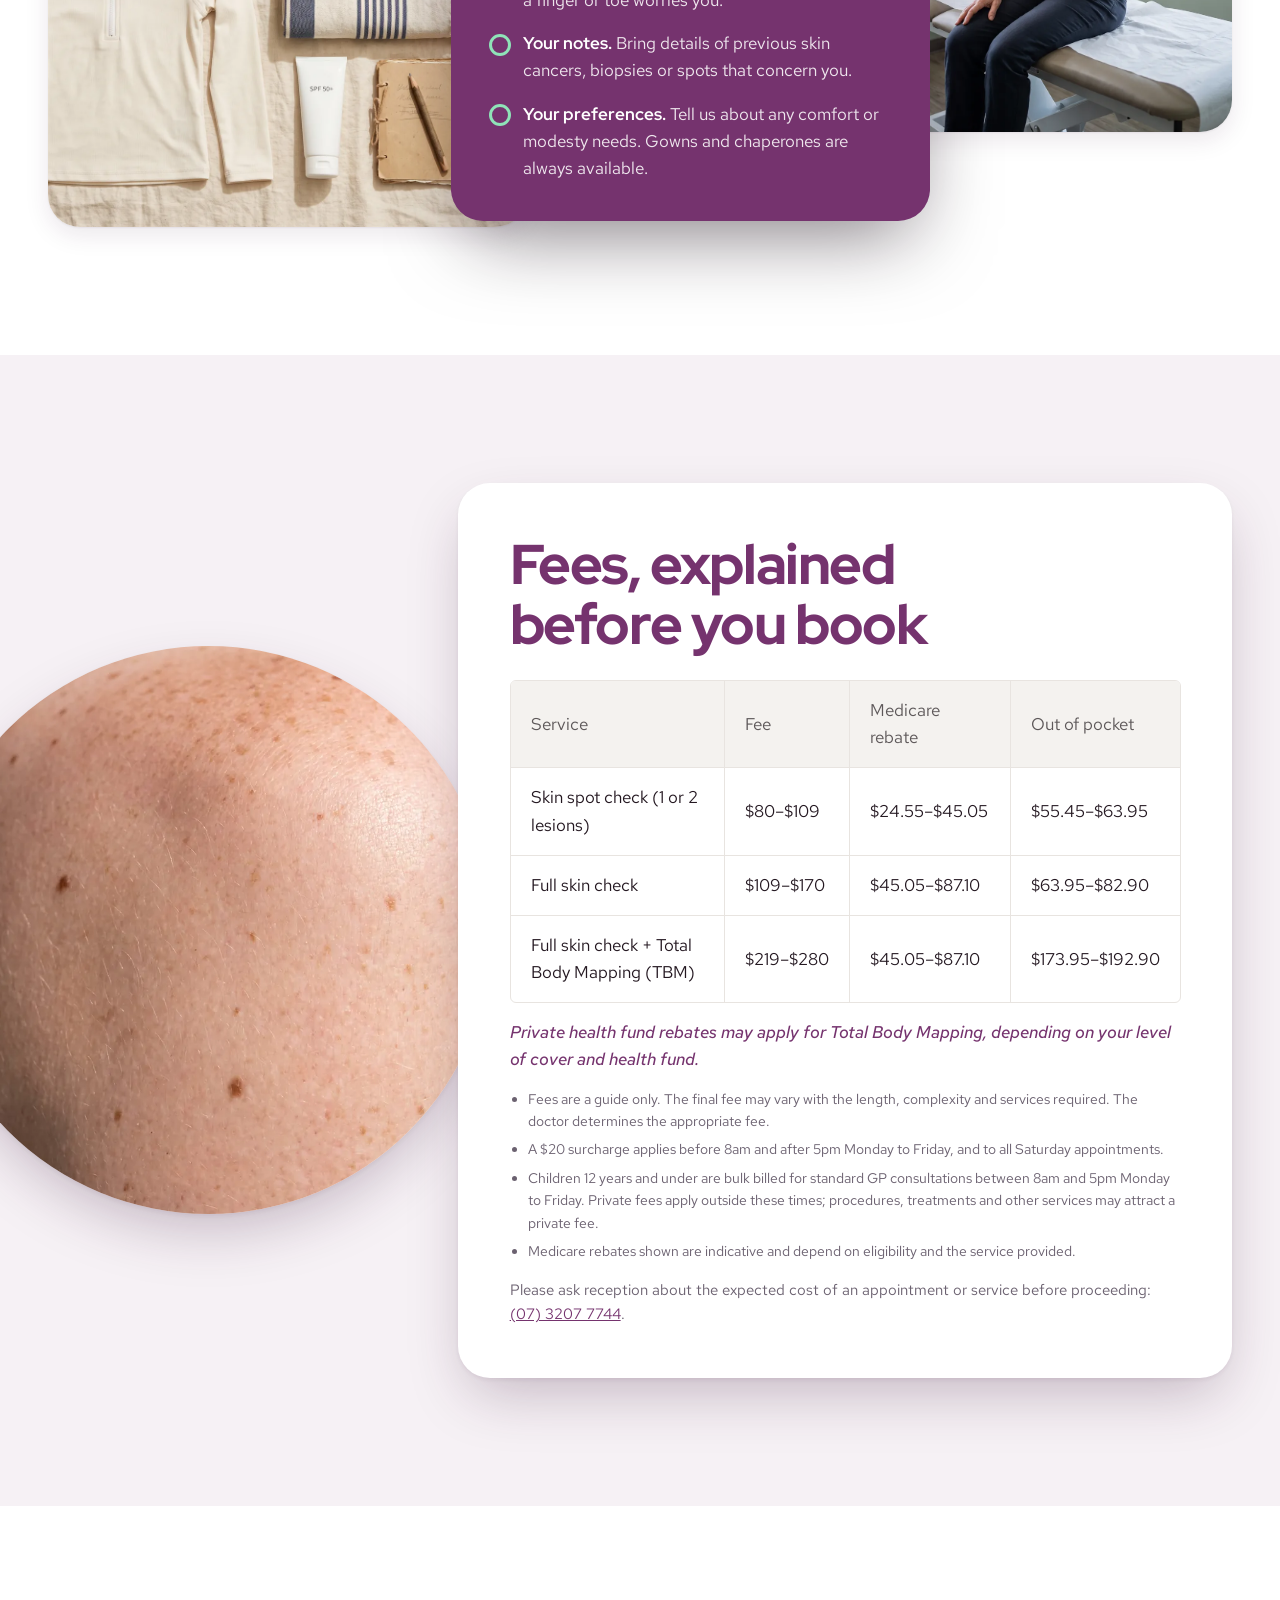
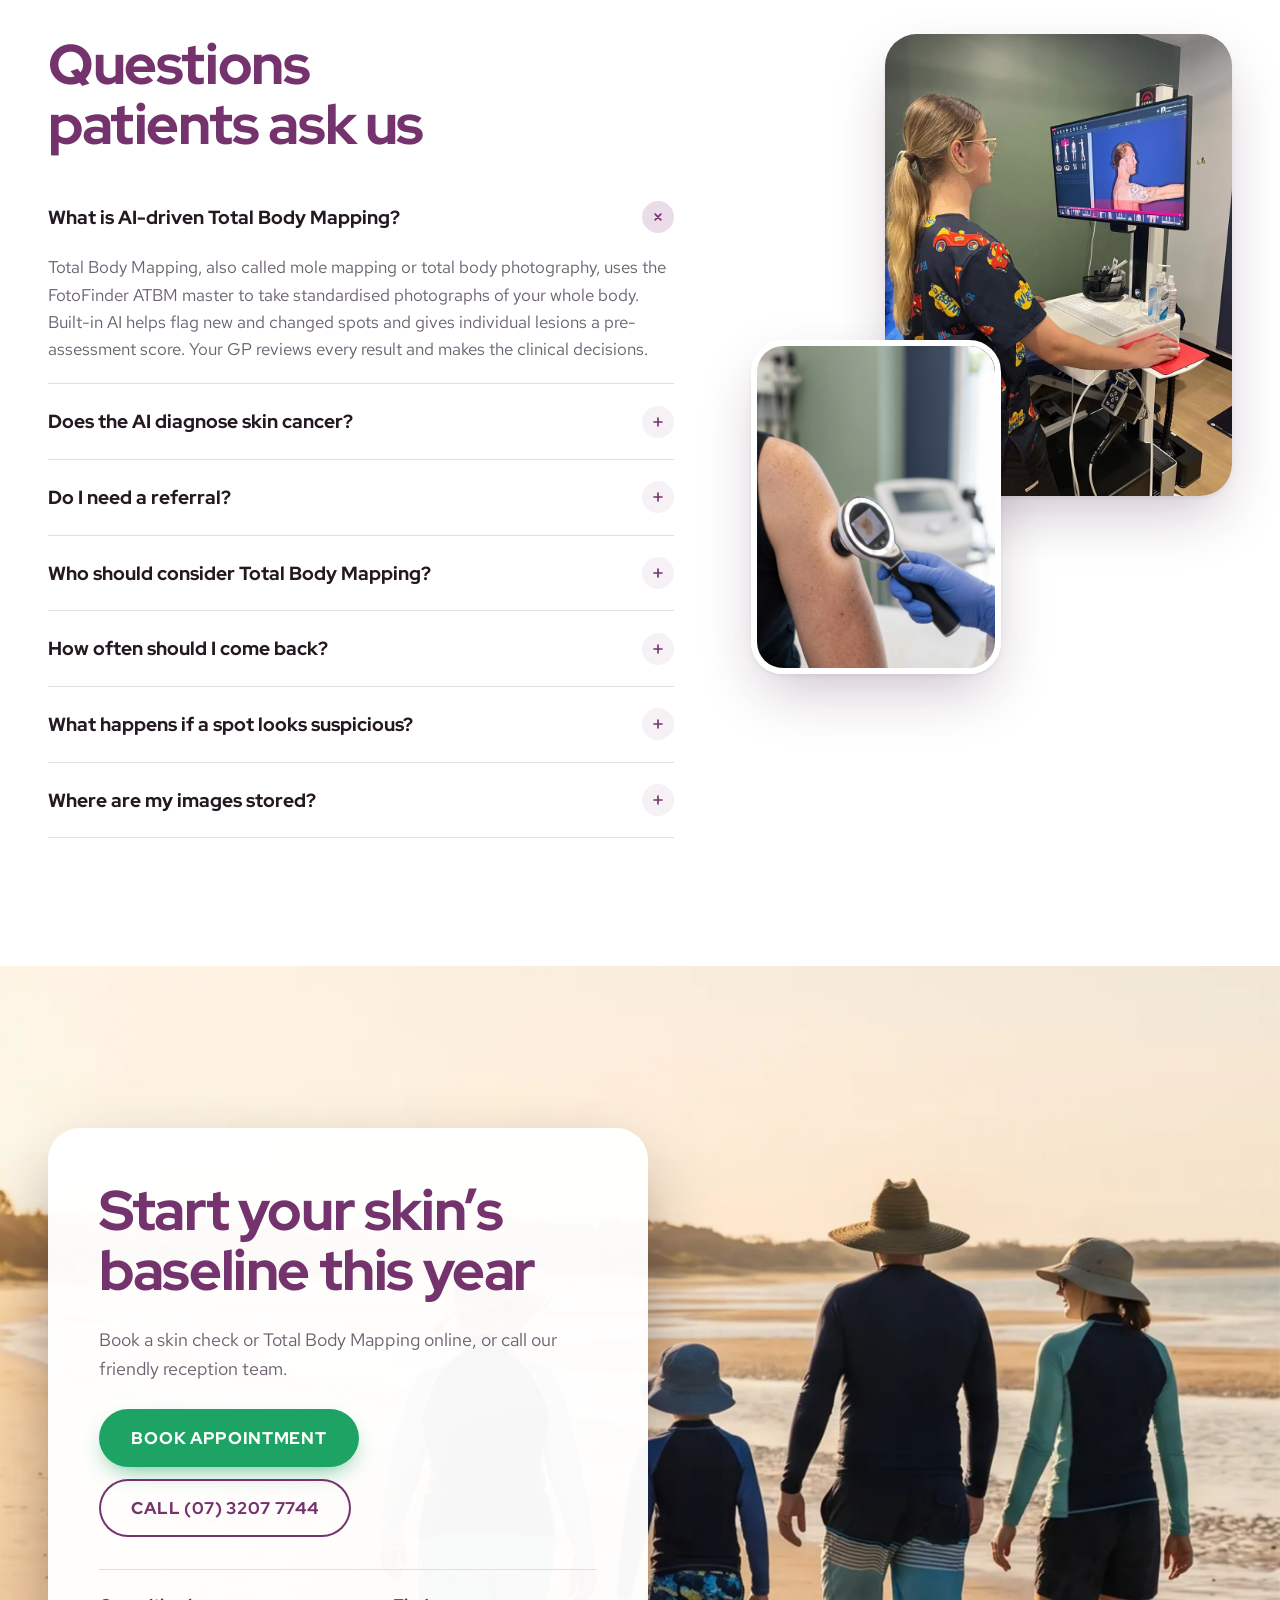
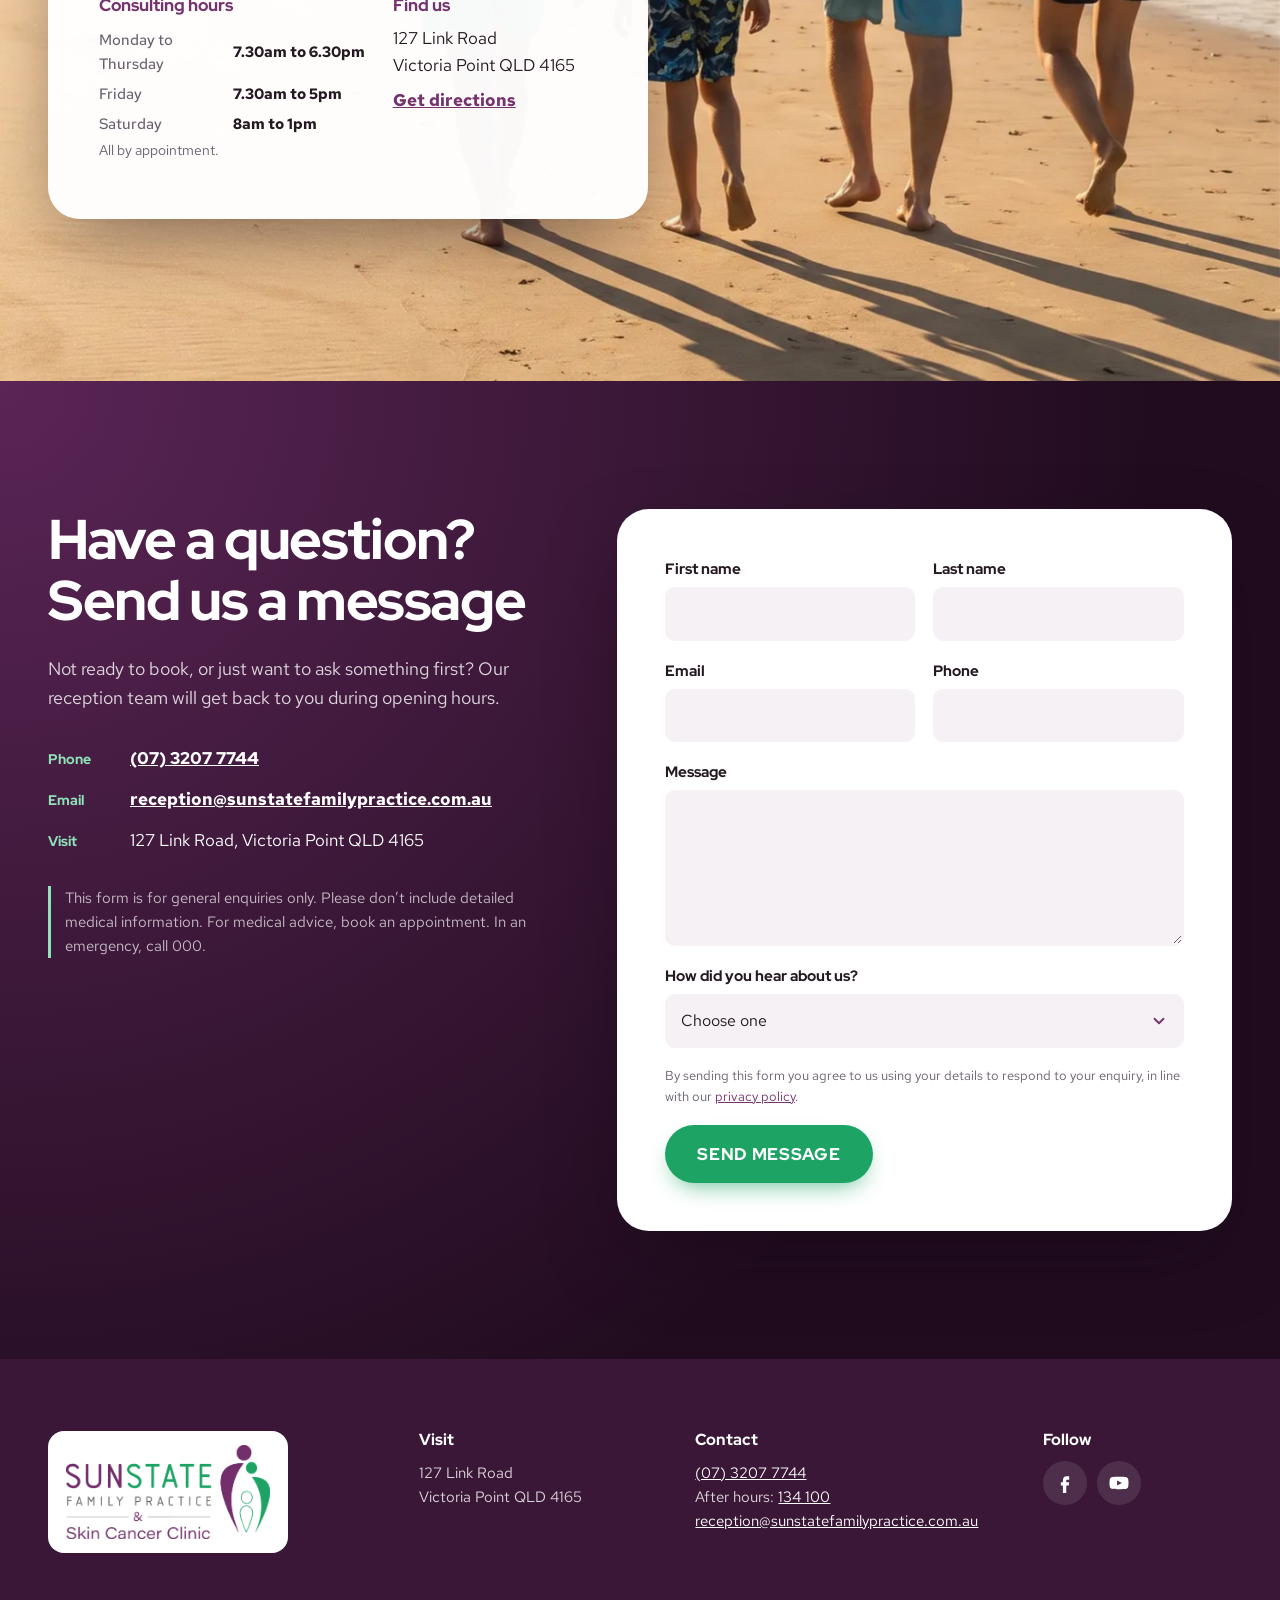
==== commit 93ea40dd: "Add general enquiries contact form and Contact Us links New contact section at the end of the page w" ====
--- a/skin-cancer-check/index.html
+++ b/skin-cancer-check/index.html
@@ -79,6 +79,7 @@
         <li><a href="#doctors">Doctors</a></li>
         <li><a href="#fees">Fees</a></li>
         <li><a href="#faqs">FAQs</a></li>
+        <li><a href="#contact">Contact Us</a></li>
       </ul>
       <div class="hdr__nav-cta">
         <a class="btn btn--green" href="https://www.hotdoc.com.au/medical-centres/victoria-point-QLD-4165/sunstate-family-practice/doctors" target="_blank" rel="noopener">Book appointment</a>
@@ -130,7 +131,7 @@
       </ul>
       <div class="hero__actions">
         <a class="btn btn--green btn--lg" href="https://www.hotdoc.com.au/medical-centres/victoria-point-QLD-4165/sunstate-family-practice/doctors" target="_blank" rel="noopener">Book your skin check</a>
-        <a class="hero__link" href="#technology">See how mapping works</a>
+        <a class="hero__link" href="#contact">Contact Us</a>
       </div>
     </div>
   </div>
@@ -624,6 +625,75 @@
   </div>
 </section>
 
+<!-- ============ CONTACT ============ -->
+<section class="contact" id="contact" aria-labelledby="contact-title">
+  <div class="wrap contact__grid">
+    <div class="contact__intro">
+      <h2 id="contact-title" class="h2 h2--light">Have a question? Send us a message</h2>
+      <p>Not ready to book, or just want to ask something first? Our reception team will get back to you during opening hours.</p>
+      <ul class="contact__details">
+        <li><span>Phone</span><a href="tel:+61732077744">(07) 3207 7744</a></li>
+        <li><span>Email</span><a href="mailto:reception@sunstatefamilypractice.com.au">reception@sunstatefamilypractice.com.au</a></li>
+        <li><span>Visit</span>127 Link Road, Victoria Point QLD 4165</li>
+      </ul>
+      <p class="contact__urgent">This form is for general enquiries only. Please don’t include detailed medical information. For medical advice, book an appointment. In an emergency, call 000.</p>
+    </div>
+
+    <form class="contact__form" data-contact-form data-endpoint="" novalidate>
+      <div class="field-row">
+        <div class="field">
+          <label for="cf-first">First name</label>
+          <input id="cf-first" name="first_name" type="text" autocomplete="given-name" required>
+          <p class="field__error" id="cf-first-err">Enter your first name.</p>
+        </div>
+        <div class="field">
+          <label for="cf-last">Last name</label>
+          <input id="cf-last" name="last_name" type="text" autocomplete="family-name" required>
+          <p class="field__error" id="cf-last-err">Enter your last name.</p>
+        </div>
+      </div>
+      <div class="field-row">
+        <div class="field">
+          <label for="cf-email">Email</label>
+          <input id="cf-email" name="email" type="email" autocomplete="email" required>
+          <p class="field__error" id="cf-email-err">Enter an email address like name@example.com.</p>
+        </div>
+        <div class="field">
+          <label for="cf-phone">Phone</label>
+          <input id="cf-phone" name="phone" type="tel" autocomplete="tel" inputmode="tel" required>
+          <p class="field__error" id="cf-phone-err">Enter a phone number we can call you on.</p>
+        </div>
+      </div>
+      <div class="field">
+        <label for="cf-message">Message</label>
+        <textarea id="cf-message" name="message" rows="5" required></textarea>
+        <p class="field__error" id="cf-message-err">Enter your question or message.</p>
+      </div>
+      <div class="field">
+        <label for="cf-source">How did you hear about us?</label>
+        <select id="cf-source" name="heard_about_us" required>
+          <option value="" selected disabled>Choose one</option>
+              <option>Search Engines (Google, Bing, Yahoo)</option>
+              <option>Social media (Facebook, Instagram, TikTok)</option>
+              <option>From a friend or family member</option>
+              <option>From another doctor</option>
+              <option>Newsletter</option>
+              <option>Text message</option>
+              <option>Influencer</option>
+              <option>Radio (incl. podcasts)</option>
+              <option>AI chats (ChatGPT, Gemini, Perplexity)</option>
+              <option>Other</option>
+        </select>
+        <p class="field__error" id="cf-source-err">Choose how you heard about us.</p>
+      </div>
+      <input class="hp" type="text" name="_honey" tabindex="-1" autocomplete="off" aria-hidden="true">
+      <p class="contact__privacy">By sending this form you agree to us using your details to respond to your enquiry, in line with our <a href="https://sunstatefamilypractice.com.au/wp-content/uploads/2025/08/Privacy-Policy-incl-AI.pdf" target="_blank" rel="noopener">privacy policy</a>.</p>
+      <button class="btn btn--green btn--lg contact__submit" type="submit">Send message</button>
+      <div class="contact__status" role="status" aria-live="polite" data-form-status></div>
+    </form>
+  </div>
+</section>
+
 </main>
 
 <!-- ============ FOOTER ============ -->
--- a/skin-cancer-check/assets/styles.css
+++ b/skin-cancer-check/assets/styles.css
@@ -106,7 +106,7 @@
 .hdr__nav ul { list-style: none; margin: 0; padding: 0; display: flex; gap: clamp(16px, 2vw, 34px); }
 .hdr__nav a {
   font-family: var(--f-display); font-weight: 800; font-size: .9375rem; letter-spacing: .06em; text-transform: uppercase;
-  color: var(--plum-ink); text-decoration: none; padding: 8px 0; position: relative;
+  color: var(--plum-ink); text-decoration: none; padding: 8px 0; position: relative; white-space: nowrap;
 }
 .hdr__nav ul a::after {
   content: ""; position: absolute; left: 0; right: 0; bottom: 2px; height: 2px; background: var(--green);
@@ -136,7 +136,7 @@
   .hdr__nav ul { gap: 18px; }
   .hdr__nav a { font-size: .875rem; }
 }
-@media (max-width: 1120px) {
+@media (max-width: 1200px) {
   :root { --hdr-h: 68px; }
   .hdr { gap: 12px; }
   .hdr__logo img { height: 44px; }
@@ -726,6 +726,51 @@
 }
 .hero__inline-sound svg { width: 18px; height: 18px; fill: currentColor; }
 
+
+/* ---------- Contact form ---------- */
+.contact { background: radial-gradient(90% 120% at 0% 0%, #5b2556 0%, var(--plum-deep) 55%, #210c1f 100%); color: #fff; padding: var(--sect) 0; }
+.contact__grid { display: grid; grid-template-columns: 1fr 1.25fr; gap: clamp(40px, 6vw, 96px); align-items: start; }
+.contact__intro > p { color: rgba(255,255,255,.82); font-size: 1.125rem; max-width: 32em; }
+.contact__details { list-style: none; padding: 0; margin: 32px 0; display: grid; gap: 14px; }
+.contact__details li { display: grid; grid-template-columns: 70px 1fr; gap: 12px; align-items: baseline; color: #fff; overflow-wrap: anywhere; }
+.contact__details span { font-family: var(--f-display); font-weight: 800; font-size: .875rem; color: #8FE3B8; }
+.contact__details a { color: #fff; font-weight: 700; }
+.contact__urgent { font-size: .9375rem !important; color: rgba(255,255,255,.7) !important; border-left: 3px solid #8FE3B8; padding-left: 14px; }
+.contact__form { background: #fff; color: var(--plum-ink); border-radius: var(--r-xl); padding: clamp(24px, 4vw, 48px); box-shadow: var(--sh-3); display: grid; gap: 18px; }
+.field-row { display: grid; grid-template-columns: 1fr 1fr; gap: 18px; }
+.field { display: grid; gap: 6px; }
+.field label { font-family: var(--f-display); font-weight: 800; font-size: .9375rem; color: var(--plum-ink); }
+.field input, .field textarea, .field select {
+  width: 100%; font: inherit; font-size: 1rem; color: var(--plum-ink); background: var(--mist);
+  border: 2px solid transparent; border-radius: var(--r-sm); padding: 12px 14px; min-height: 50px; transition: border-color .2s, background .2s;
+}
+.field textarea { resize: vertical; min-height: 130px; }
+.field select { appearance: none; background-image: url("data:image/svg+xml,%3Csvg xmlns='http://www.w3.org/2000/svg' viewBox='0 0 24 24'%3E%3Cpath fill='none' stroke='%2375336E' stroke-width='2.5' stroke-linecap='round' stroke-linejoin='round' d='M6 9l6 6 6-6'/%3E%3C/svg%3E"); background-repeat: no-repeat; background-position: right 14px center; background-size: 18px; padding-right: 44px; }
+.field input:focus, .field textarea:focus, .field select:focus { outline: none; border-color: var(--plum); background: #fff; }
+.field__error { display: none; margin: 0; font-size: .875rem; font-weight: 700; color: #B42318; }
+.field.is-invalid input, .field.is-invalid textarea, .field.is-invalid select { border-color: #B42318; background: #fff; }
+.field.is-invalid .field__error { display: block; }
+.hp { position: absolute; left: -9999px; width: 1px; height: 1px; opacity: 0; }
+.contact__privacy { margin: 0; font-size: .8125rem; color: var(--stone); }
+.contact__submit { justify-self: start; }
+.contact__submit[disabled] { opacity: .6; cursor: progress; }
+.contact__status:empty { display: none; }
+.contact__status { border-radius: var(--r-md); padding: 16px 18px; font-size: .9375rem; line-height: 1.5; }
+.contact__status.is-success { background: rgba(29,164,100,.12); color: #0f6b3f; }
+.contact__status.is-error, .contact__status.is-pending { background: var(--mist); color: var(--plum-ink); }
+.contact__status a { font-weight: 700; }
+@media (max-width: 900px) { .contact__grid { grid-template-columns: 1fr; } }
+@media (max-width: 560px) { .field-row { grid-template-columns: 1fr; } .contact__submit { justify-self: stretch; } }
+
+/* header: fit 7 menu items before switching to the burger */
+@media (max-width: 1440px) {
+  .hdr { gap: 18px; }
+  .hdr__nav ul { gap: 16px; }
+  .hdr__nav a { font-size: .8125rem; letter-spacing: .05em; }
+  .hdr__phone-num { font-size: 1.25rem; }
+  .hdr__book { padding: .7em 1.2em; font-size: .9375rem; }
+}
+
 /* ---------- Reduced motion ---------- */
 @media (prefers-reduced-motion: reduce) {
   html { scroll-behavior: auto; }
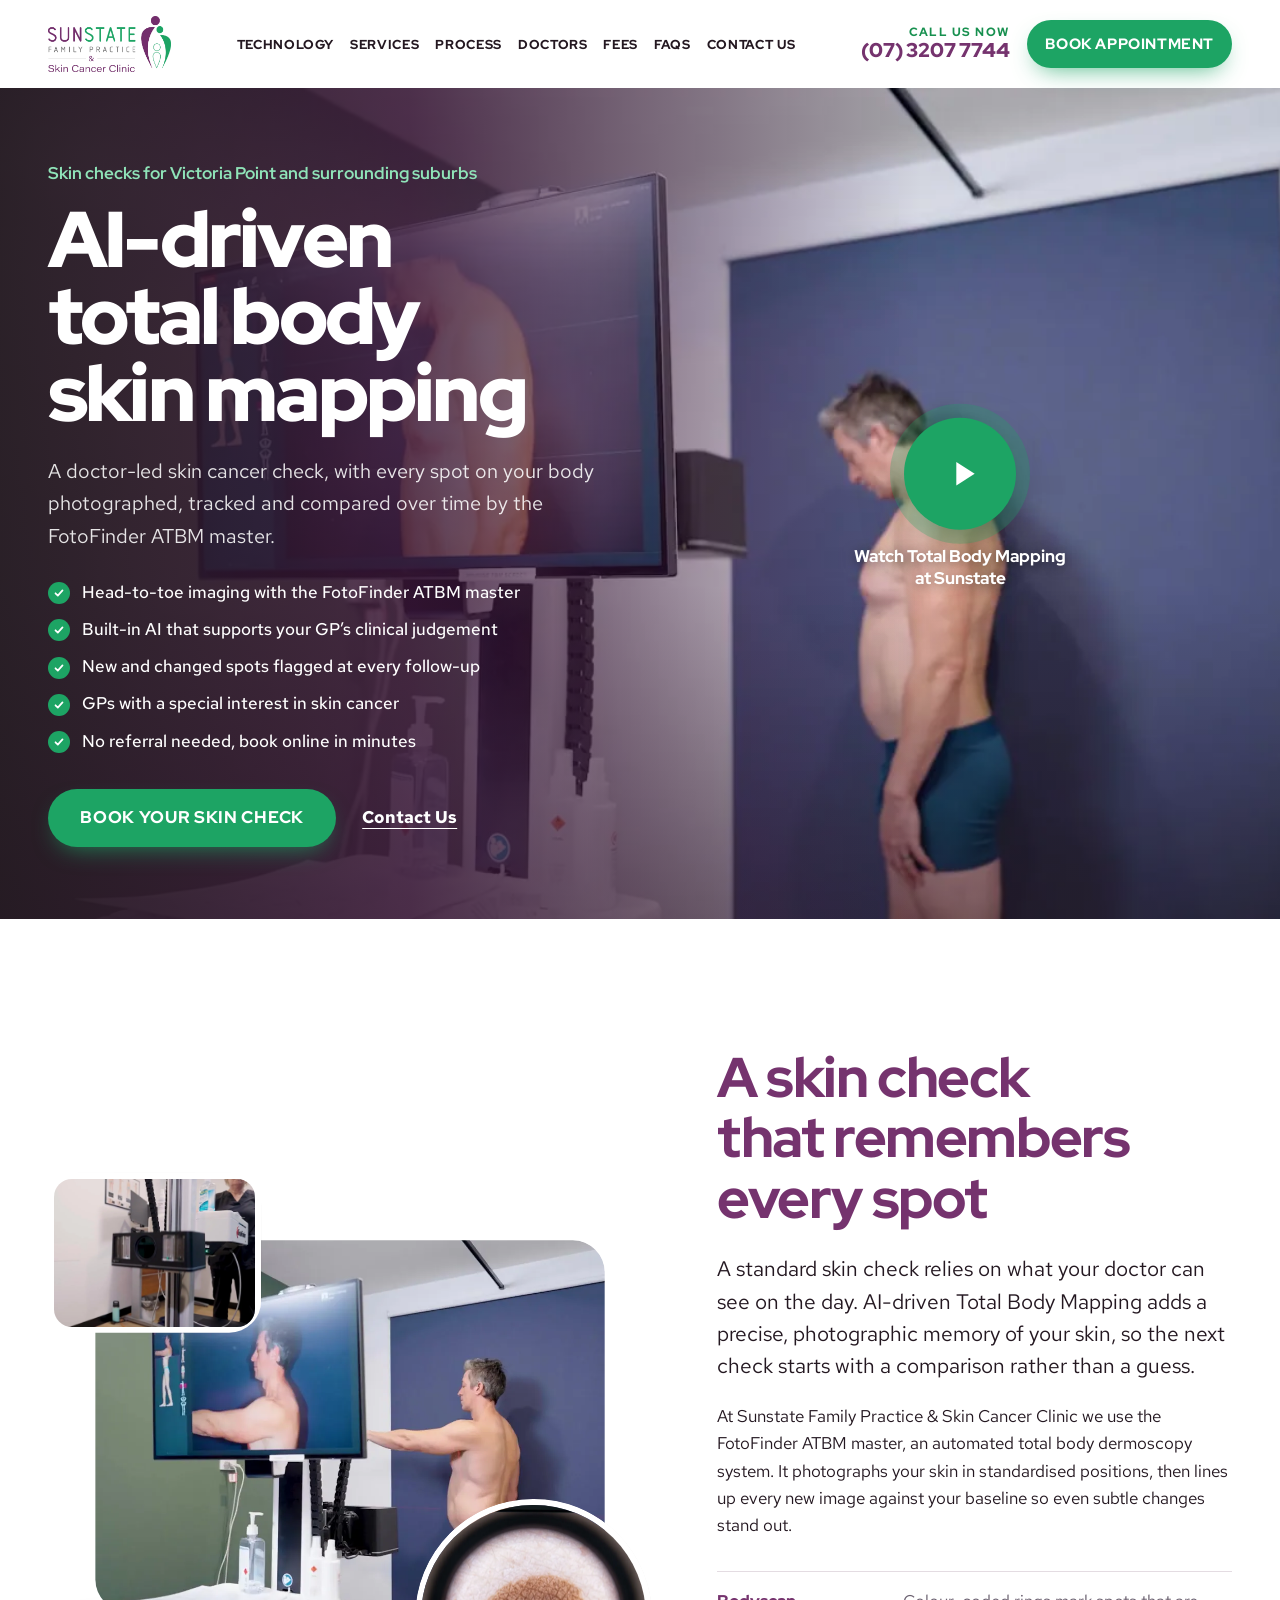
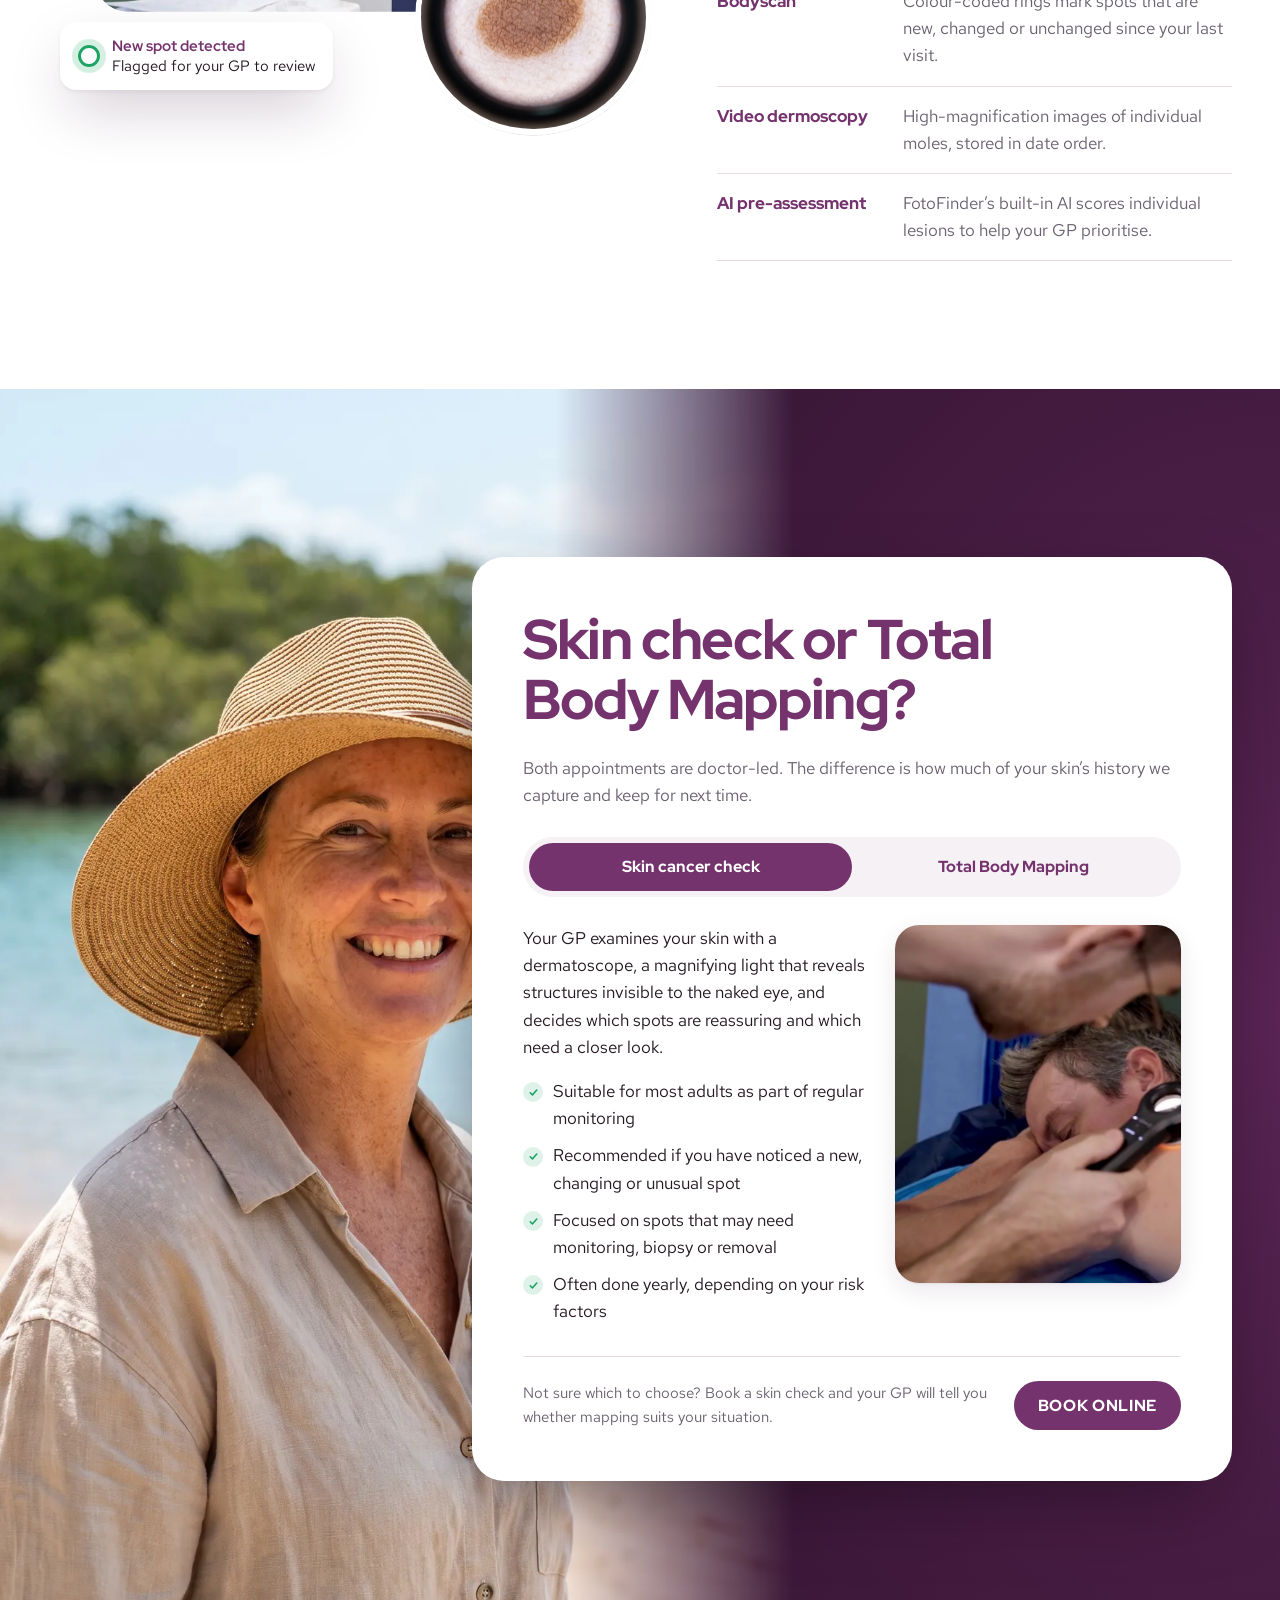
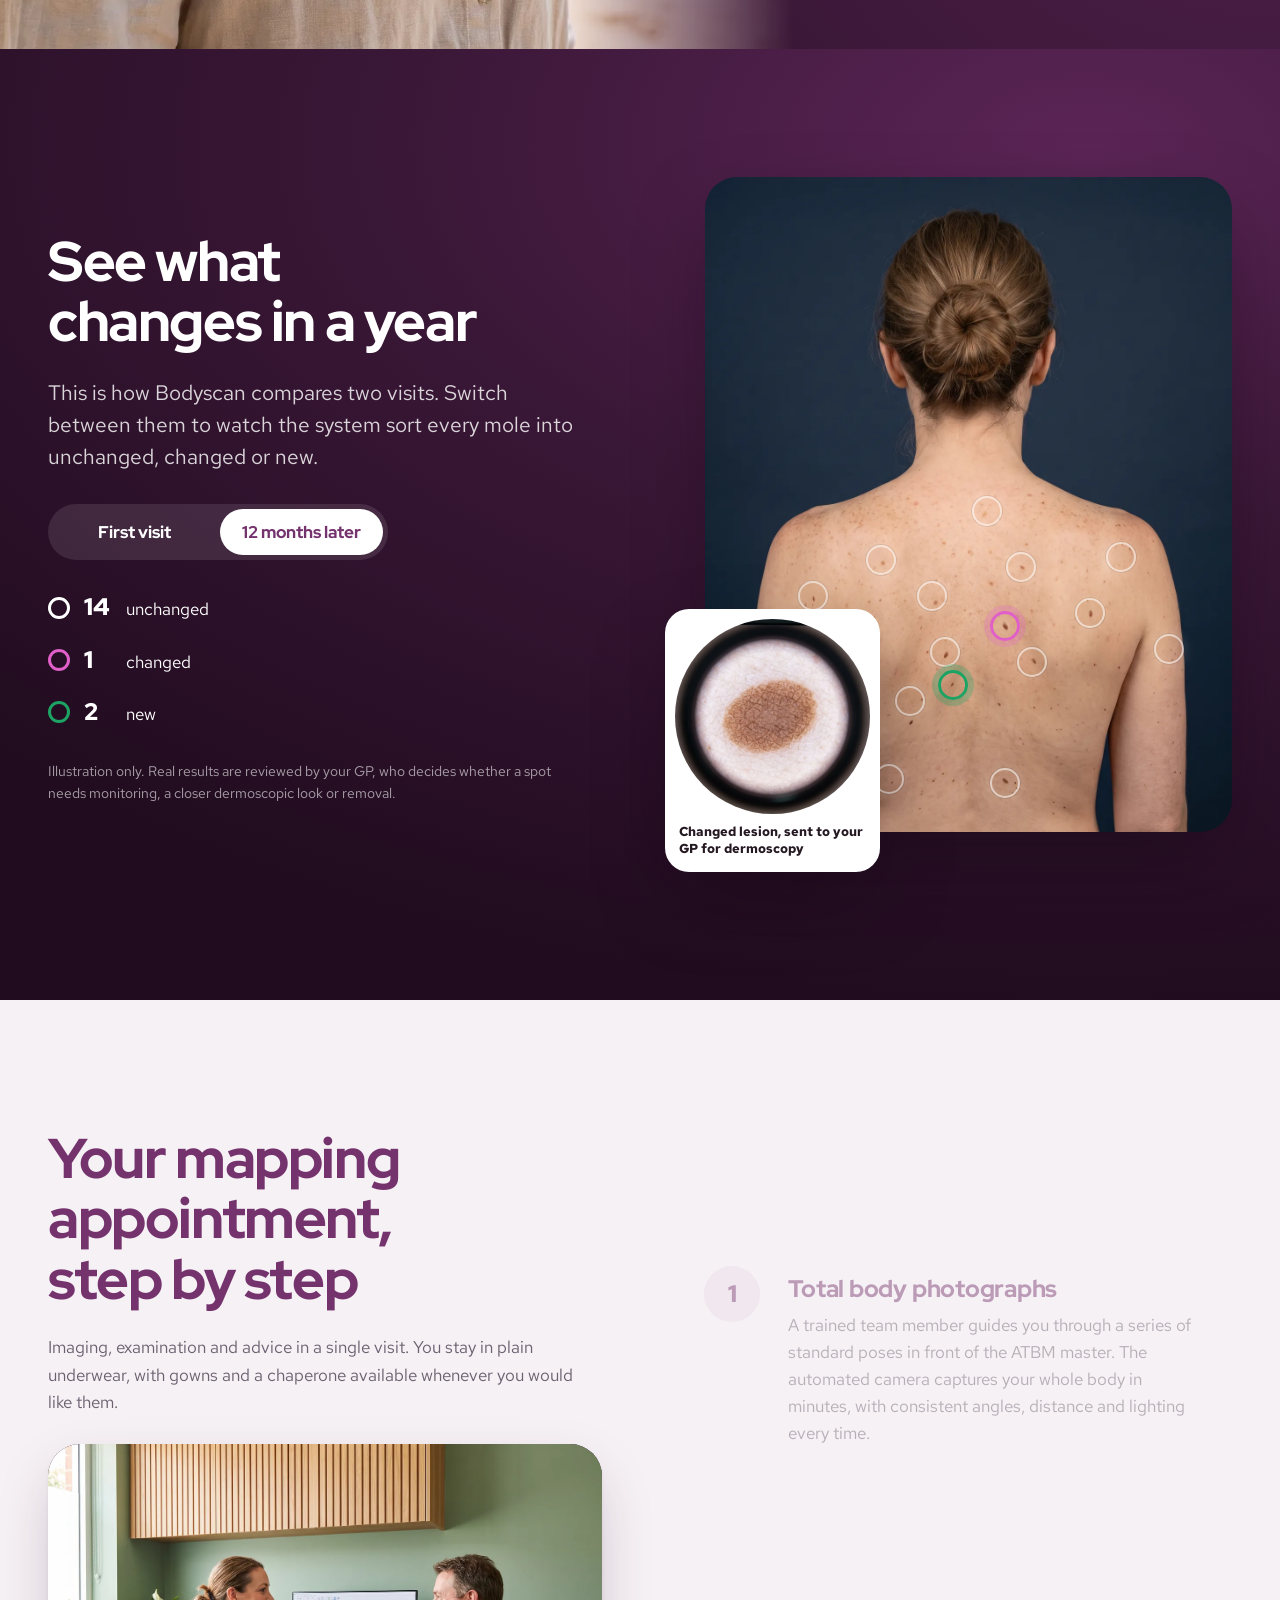
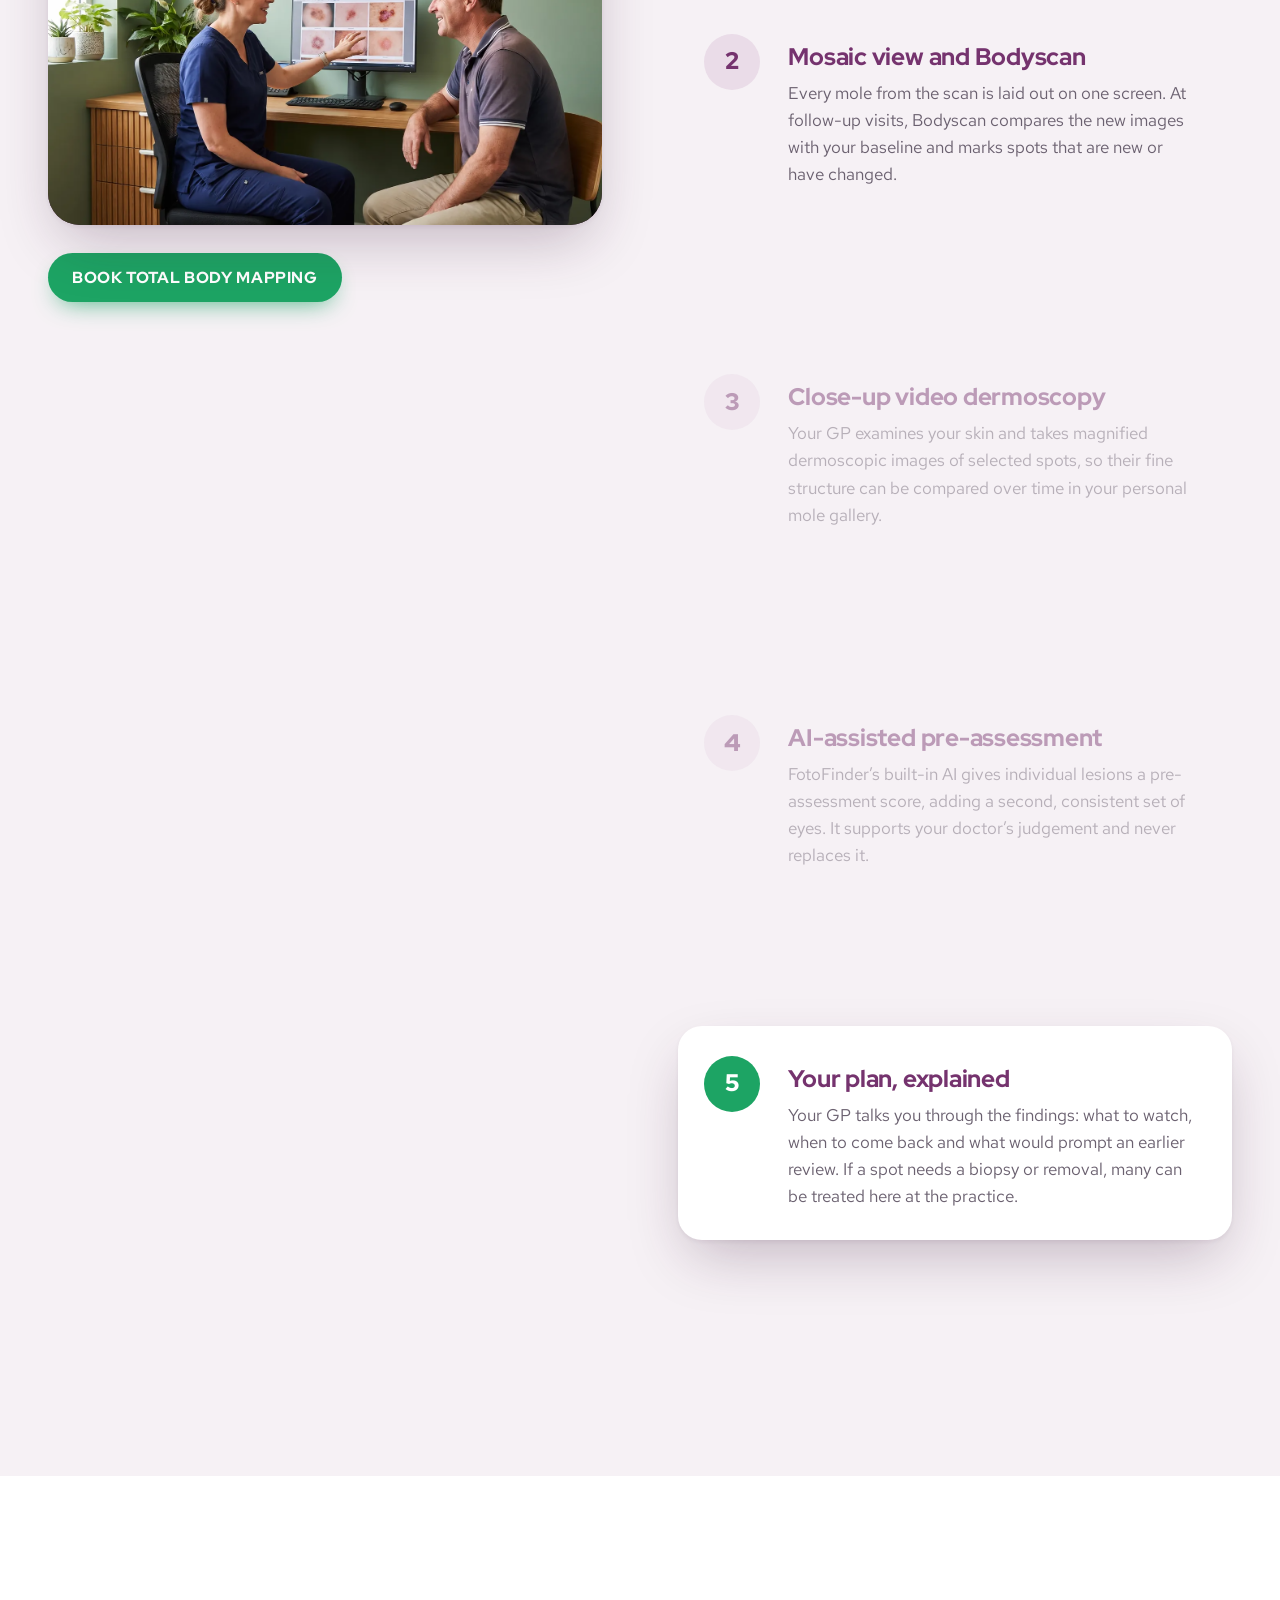
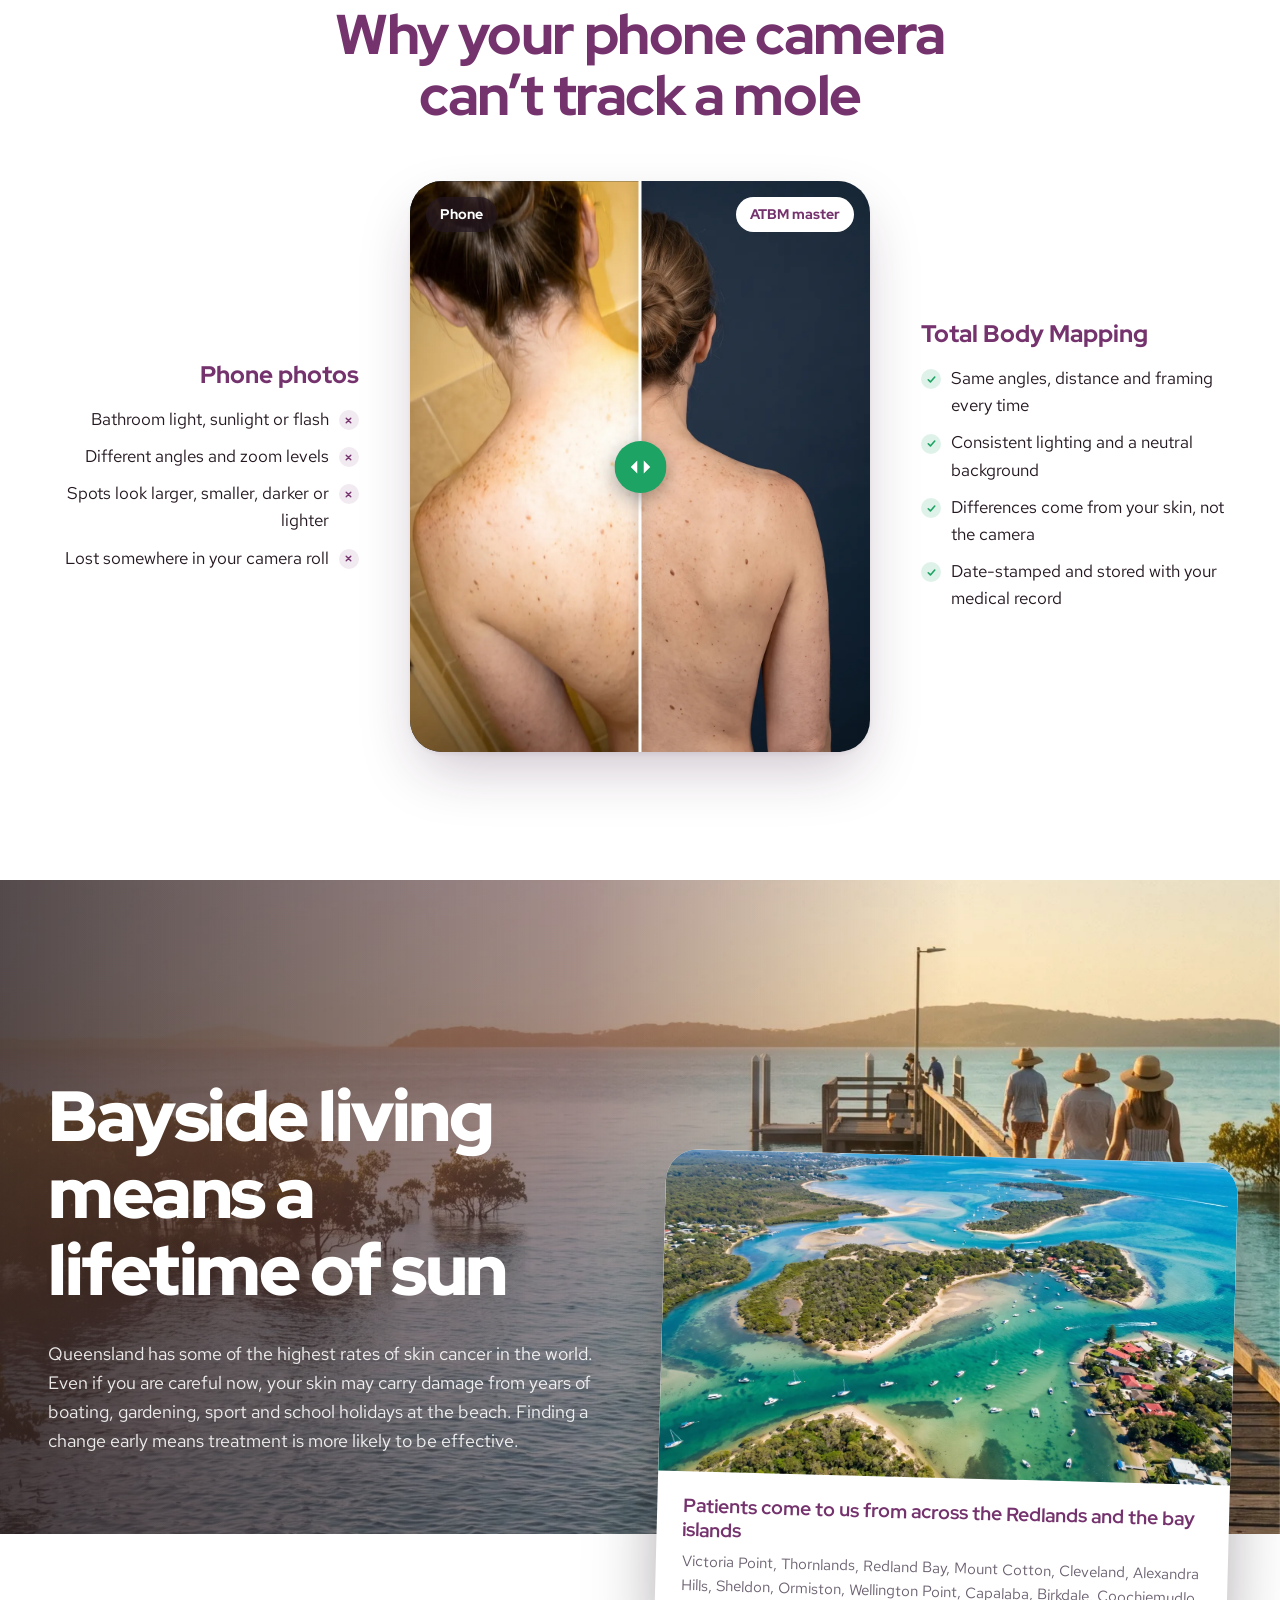
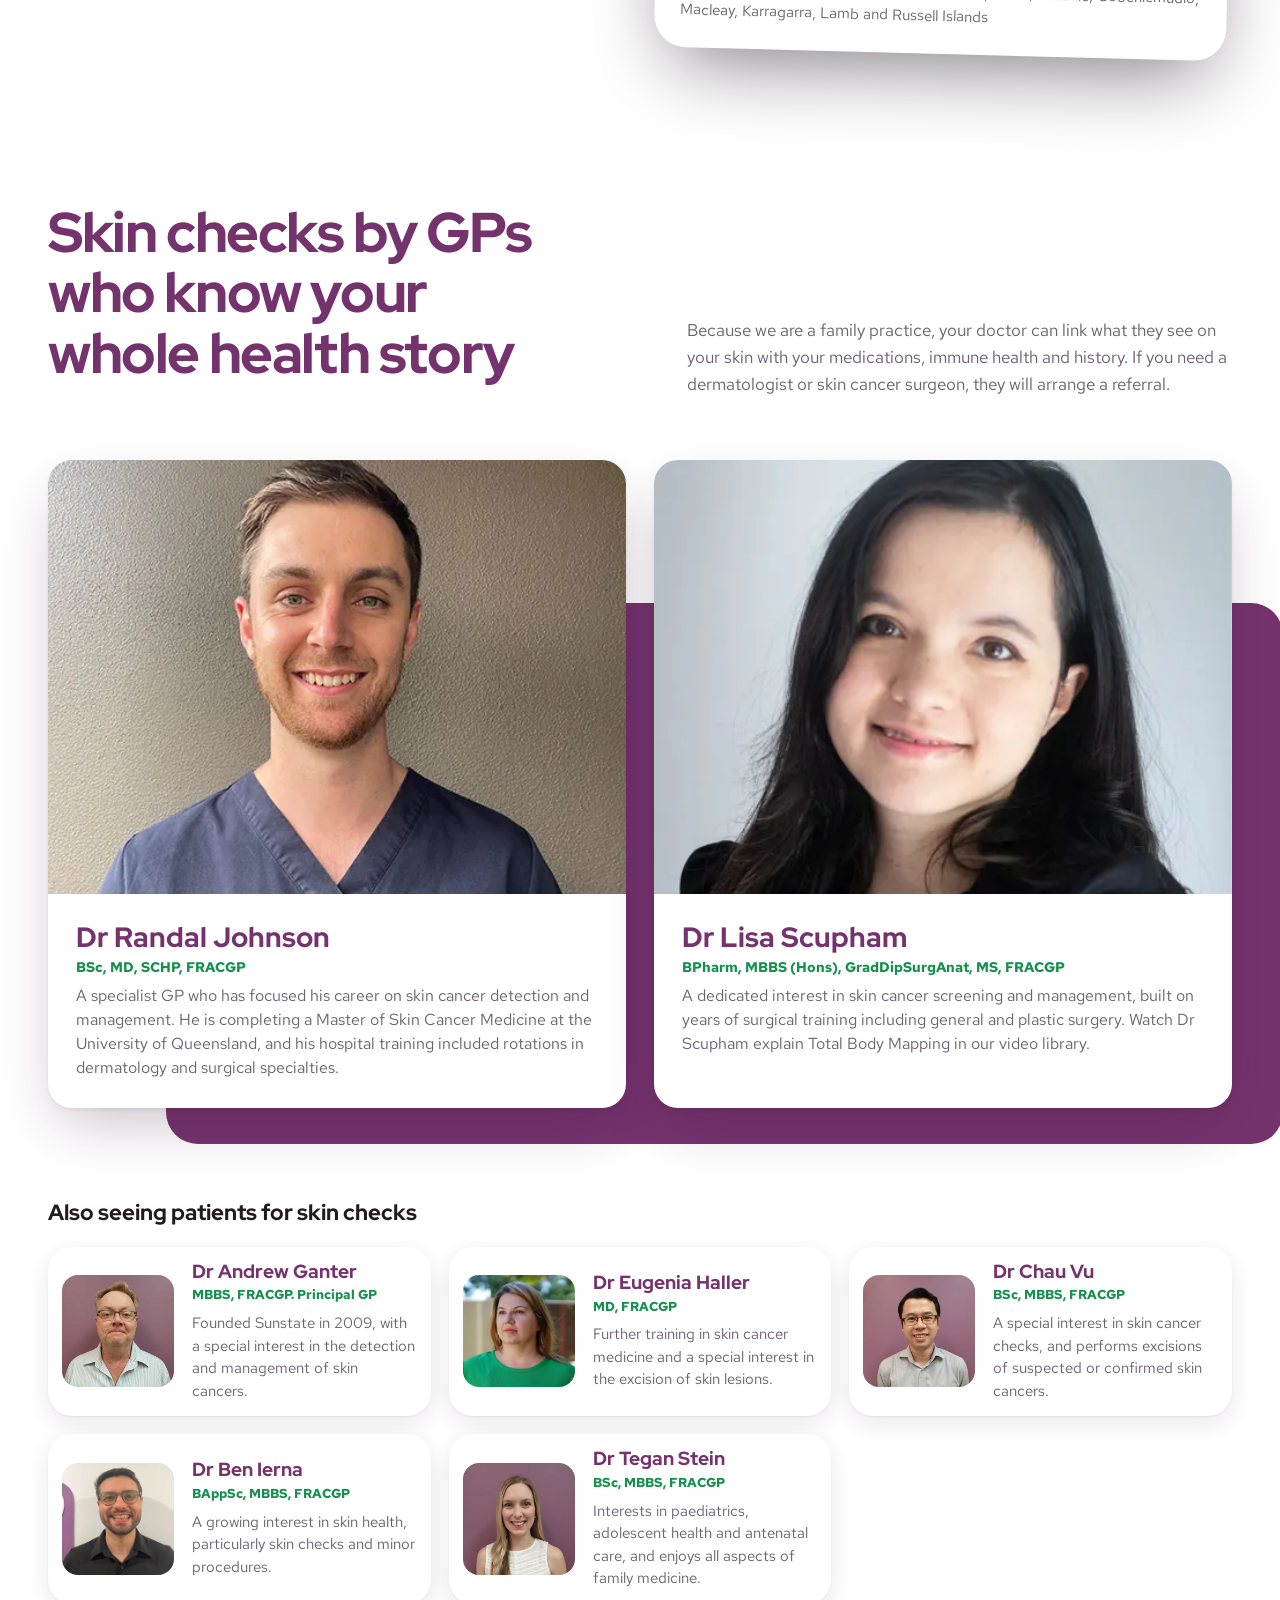
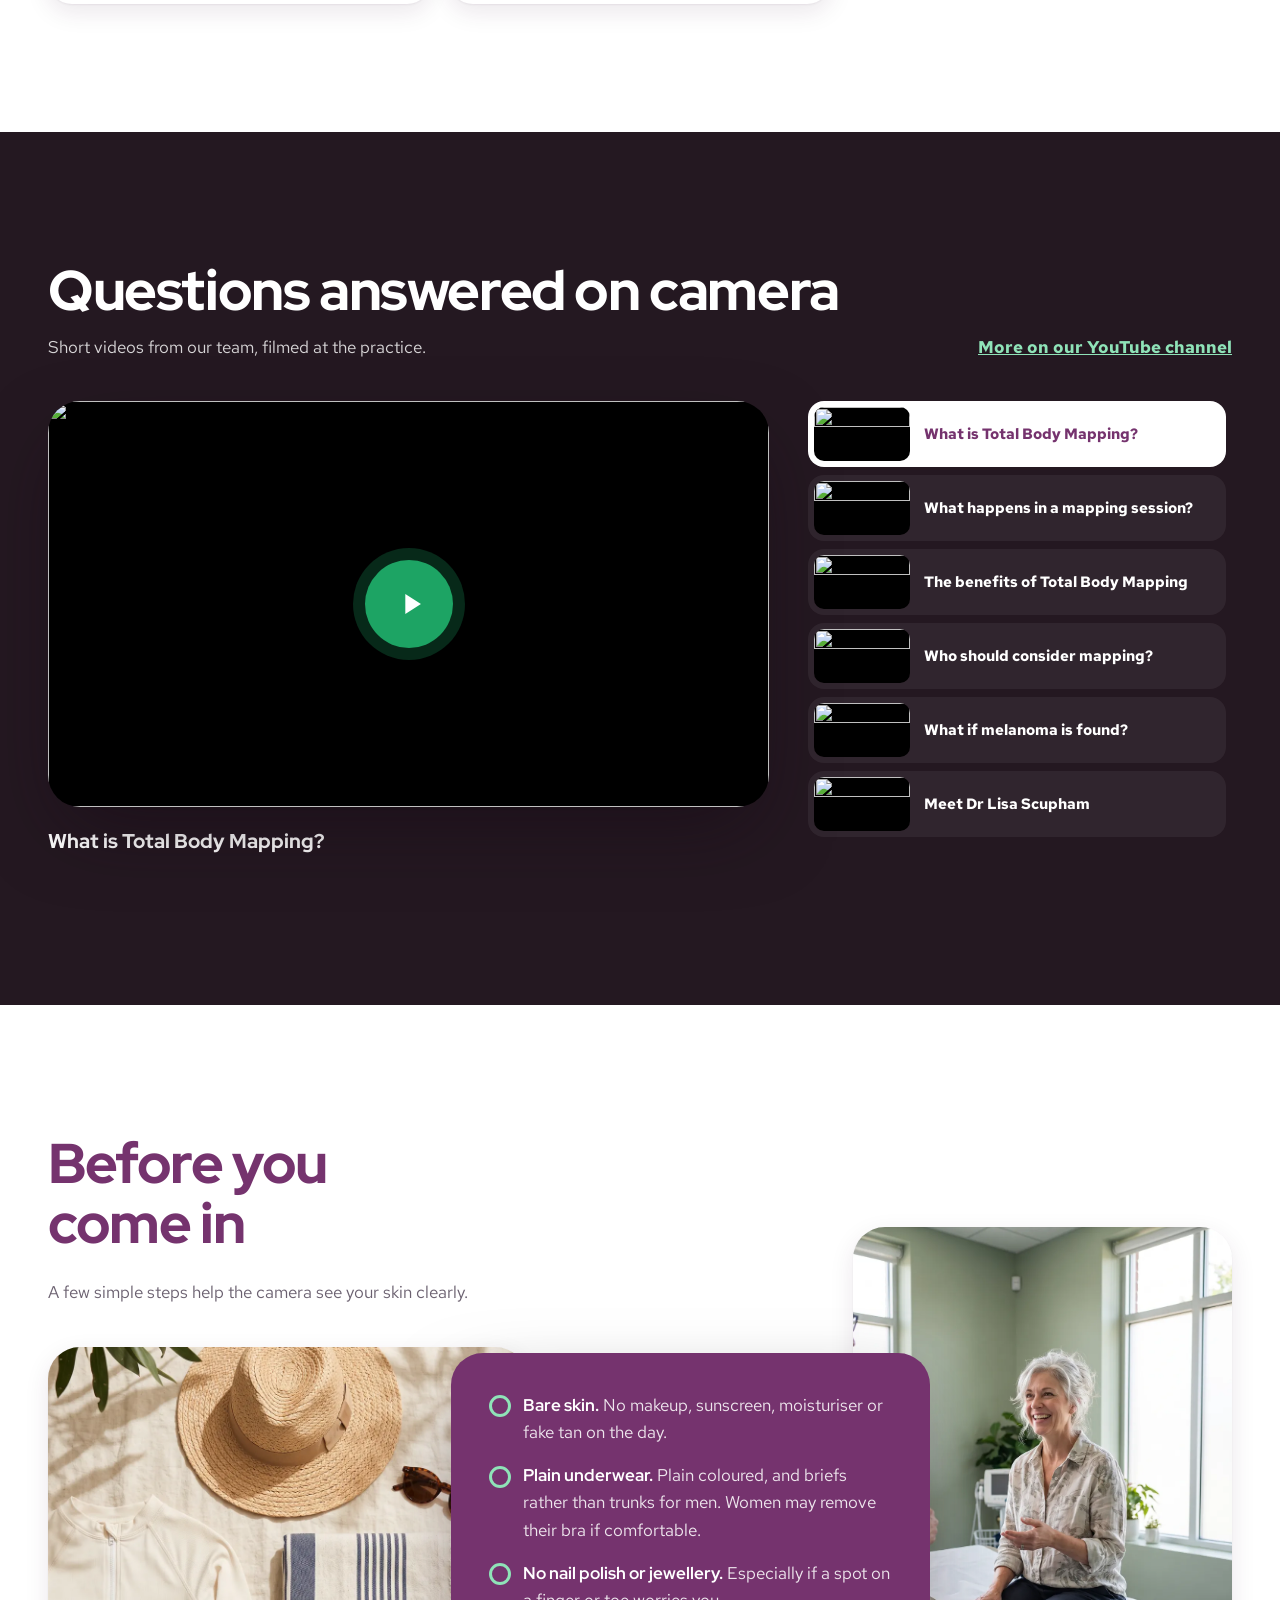
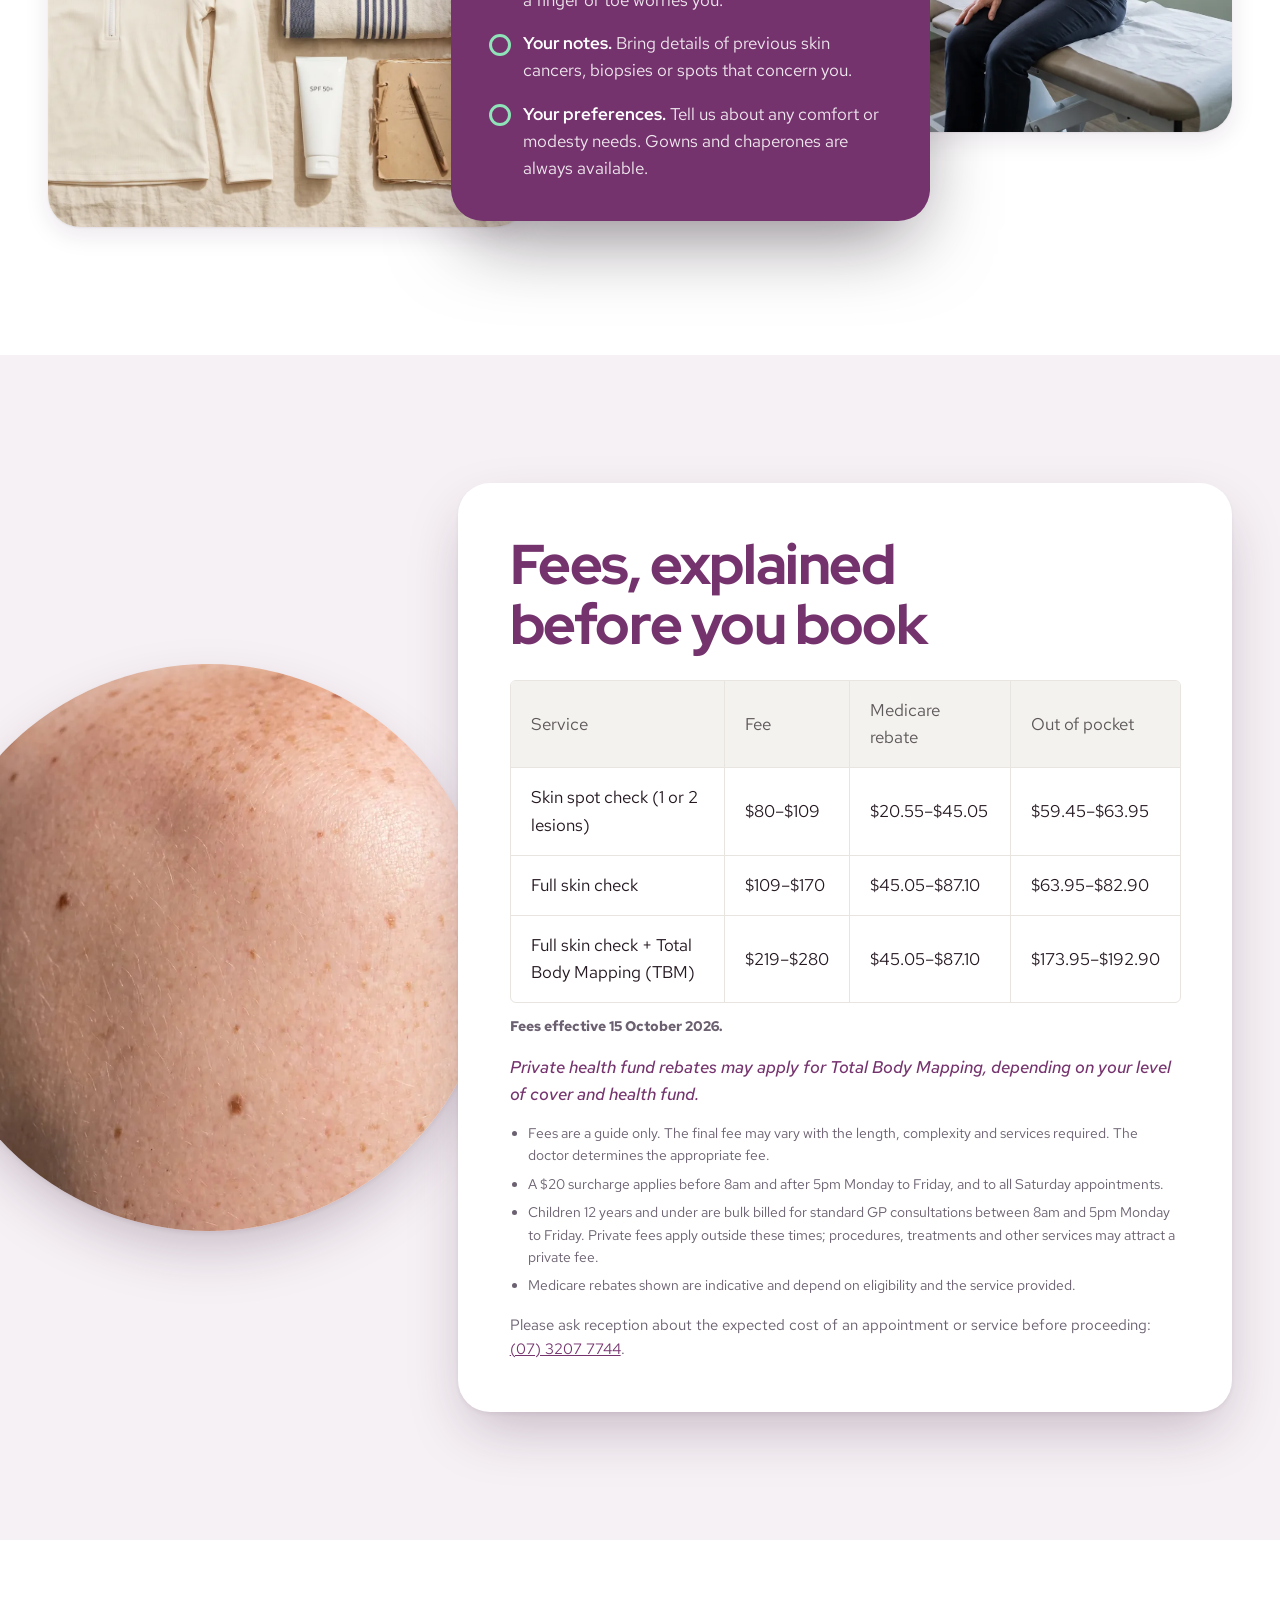
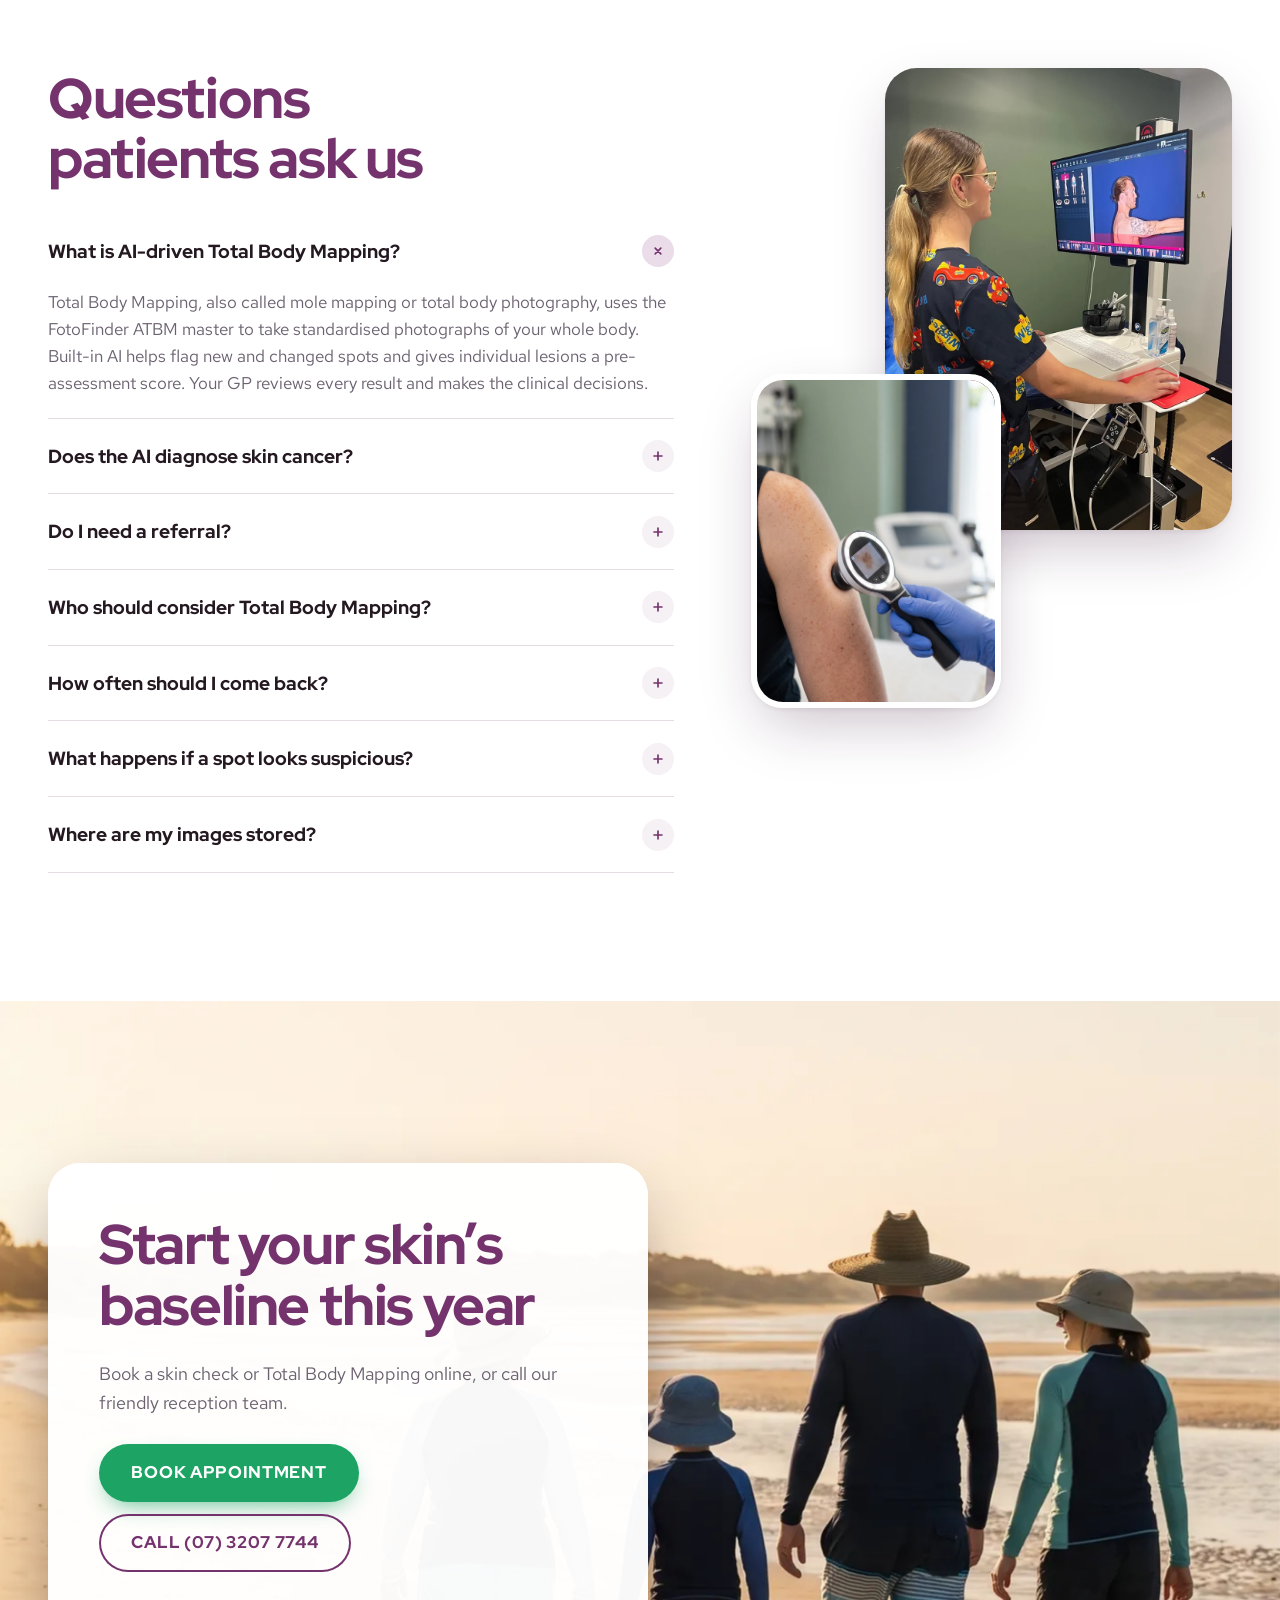
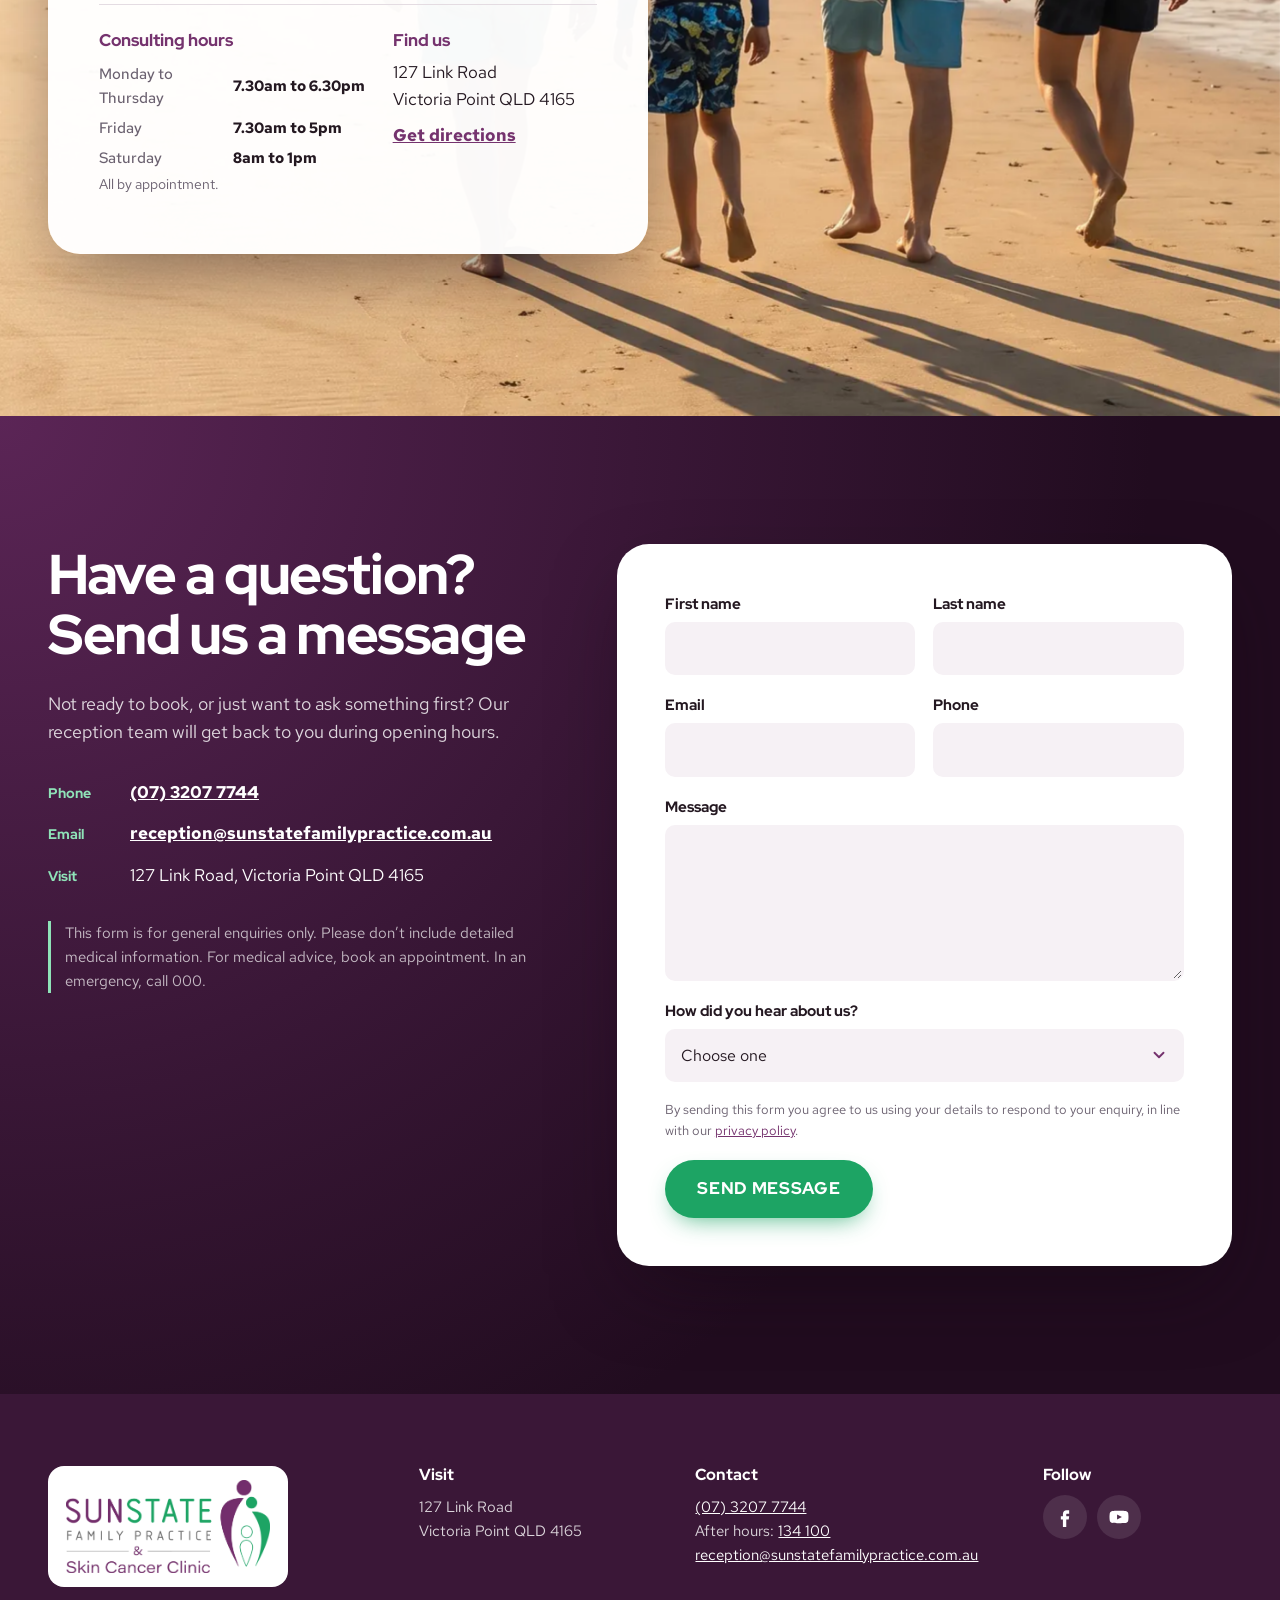
==== commit 5751e02f: "Update skin spot check fees to 15 October 2026 schedule Spot check Medicare rebate now from $20.55 a" ====
--- a/skin-cancer-check/index.html
+++ b/skin-cancer-check/index.html
@@ -535,12 +535,13 @@
             <tr><th scope="col">Service</th><th scope="col">Fee</th><th scope="col">Medicare rebate</th><th scope="col">Out of pocket</th></tr>
           </thead>
           <tbody>
-            <tr><th scope="row">Skin spot check (1 or 2 lesions)</th><td data-label="Fee">$80–$109</td><td data-label="Medicare rebate">$24.55–$45.05</td><td data-label="Out of pocket">$55.45–$63.95</td></tr>
+            <tr><th scope="row">Skin spot check (1 or 2 lesions)</th><td data-label="Fee">$80–$109</td><td data-label="Medicare rebate">$20.55–$45.05</td><td data-label="Out of pocket">$59.45–$63.95</td></tr>
             <tr><th scope="row">Full skin check</th><td data-label="Fee">$109–$170</td><td data-label="Medicare rebate">$45.05–$87.10</td><td data-label="Out of pocket">$63.95–$82.90</td></tr>
             <tr><th scope="row">Full skin check + Total Body Mapping (TBM)</th><td data-label="Fee">$219–$280</td><td data-label="Medicare rebate">$45.05–$87.10</td><td data-label="Out of pocket">$173.95–$192.90</td></tr>
           </tbody>
         </table>
       </div>
+      <p class="fees__effective">Fees effective 15 October 2026.</p>
       <p class="fees__fund">Private health fund rebates may apply for Total Body Mapping, depending on your level of cover and health fund.</p>
       <ul class="fees__notes">
         <li>Fees are a guide only. The final fee may vary with the length, complexity and services required. The doctor determines the appropriate fee.</li>
--- a/skin-cancer-check/assets/styles.css
+++ b/skin-cancer-check/assets/styles.css
@@ -558,6 +558,7 @@
 .fee-table .ph { color: var(--stone); }
 .fees__note { margin: 16px 0 0; font-size: .9375rem; color: var(--stone); }
 .fees__note a { white-space: nowrap; }
+.fees__effective { margin: 12px 0 0; font-size: .875rem; font-weight: 700; color: var(--stone); }
 .fees__fund { margin: 16px 0 0; font-style: italic; color: var(--plum); font-weight: 500; }
 .fees__notes { margin: 14px 0 0; padding-left: 18px; font-size: .875rem; color: var(--stone); display: grid; gap: 6px; }
 @media (max-width: 900px) {
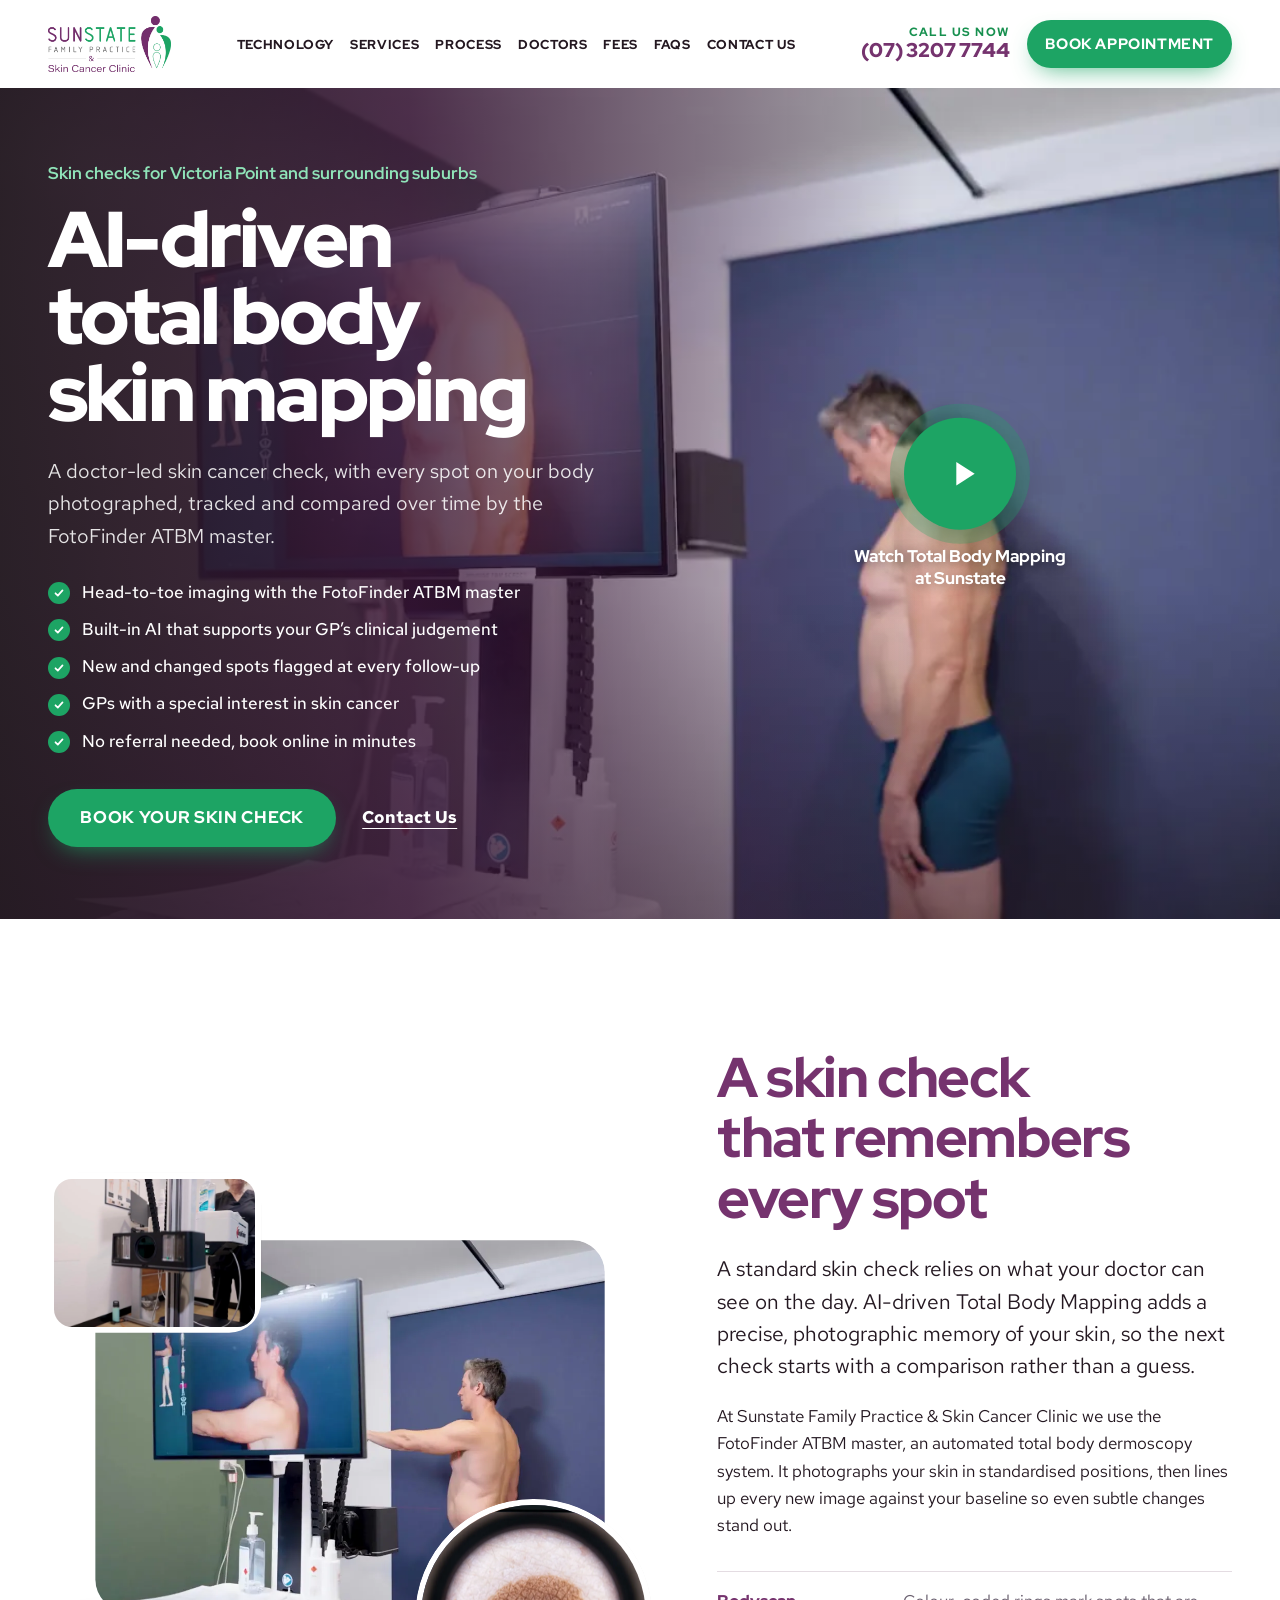
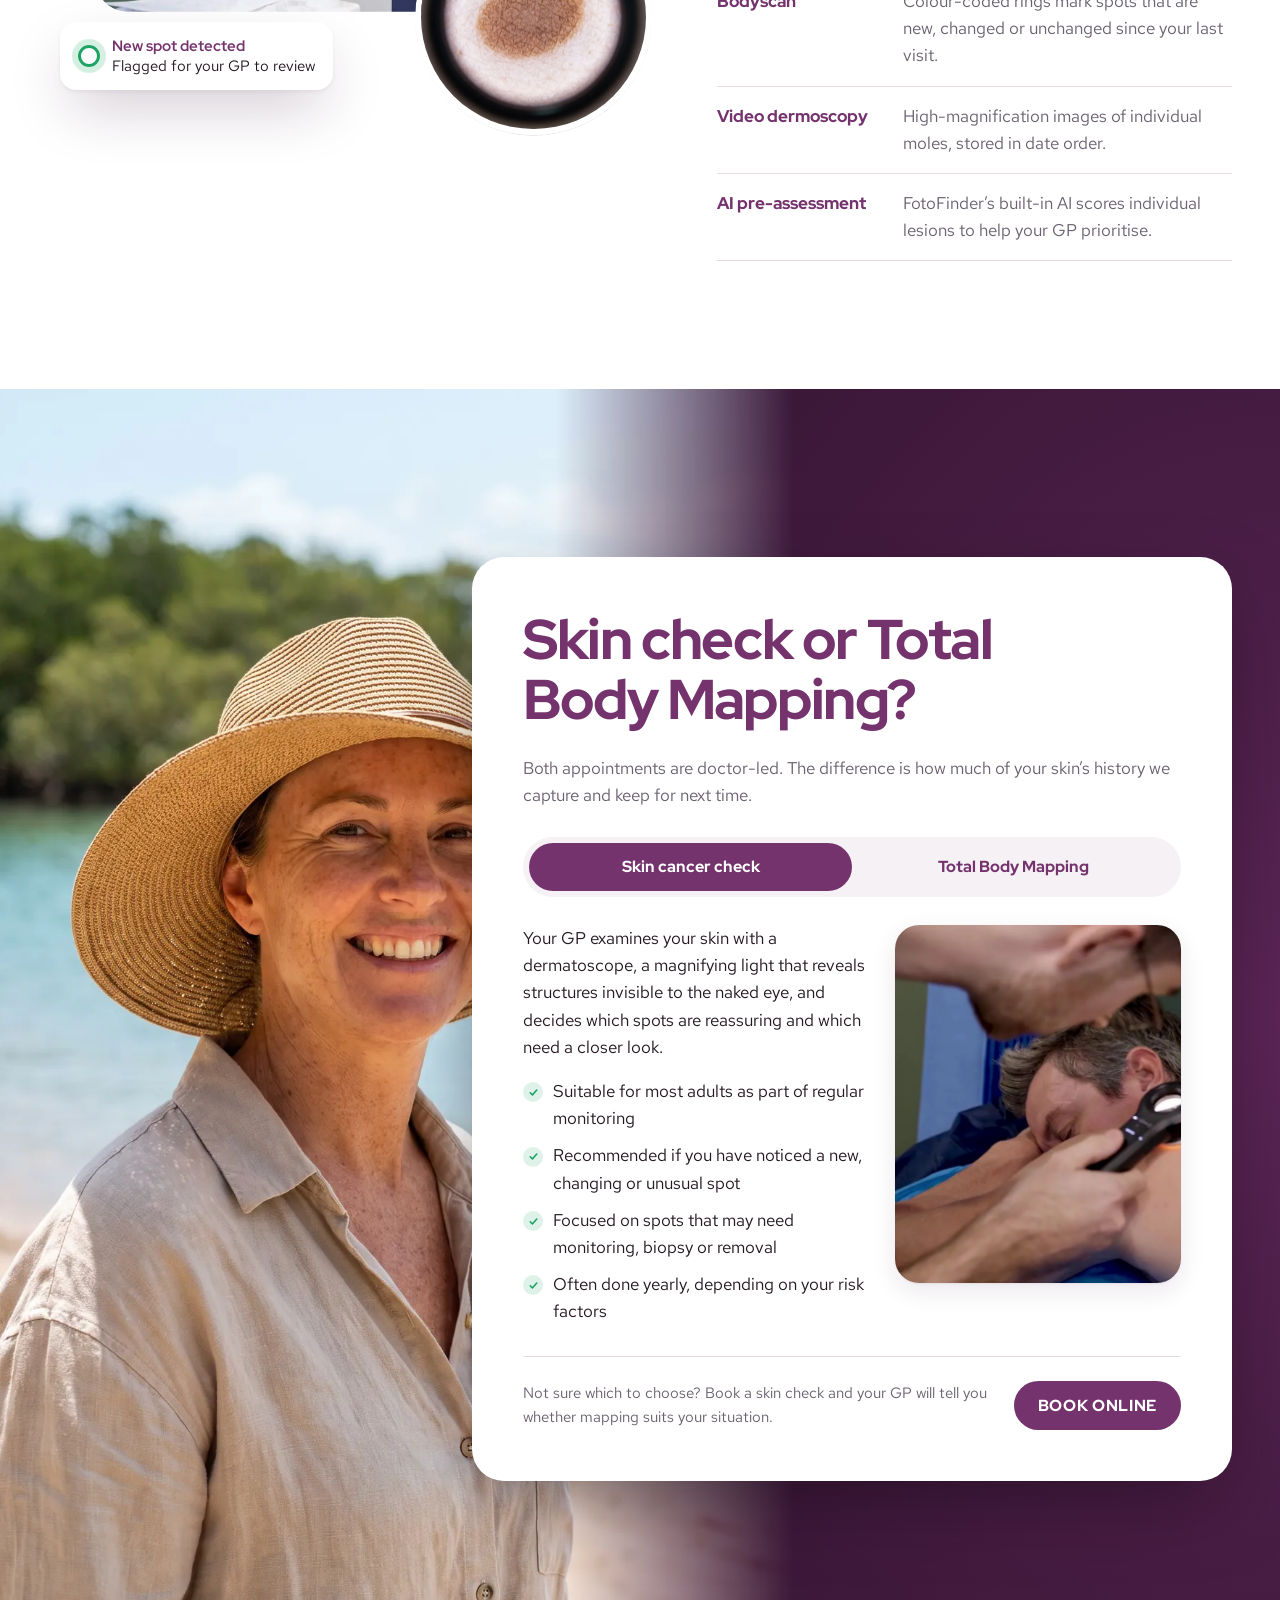
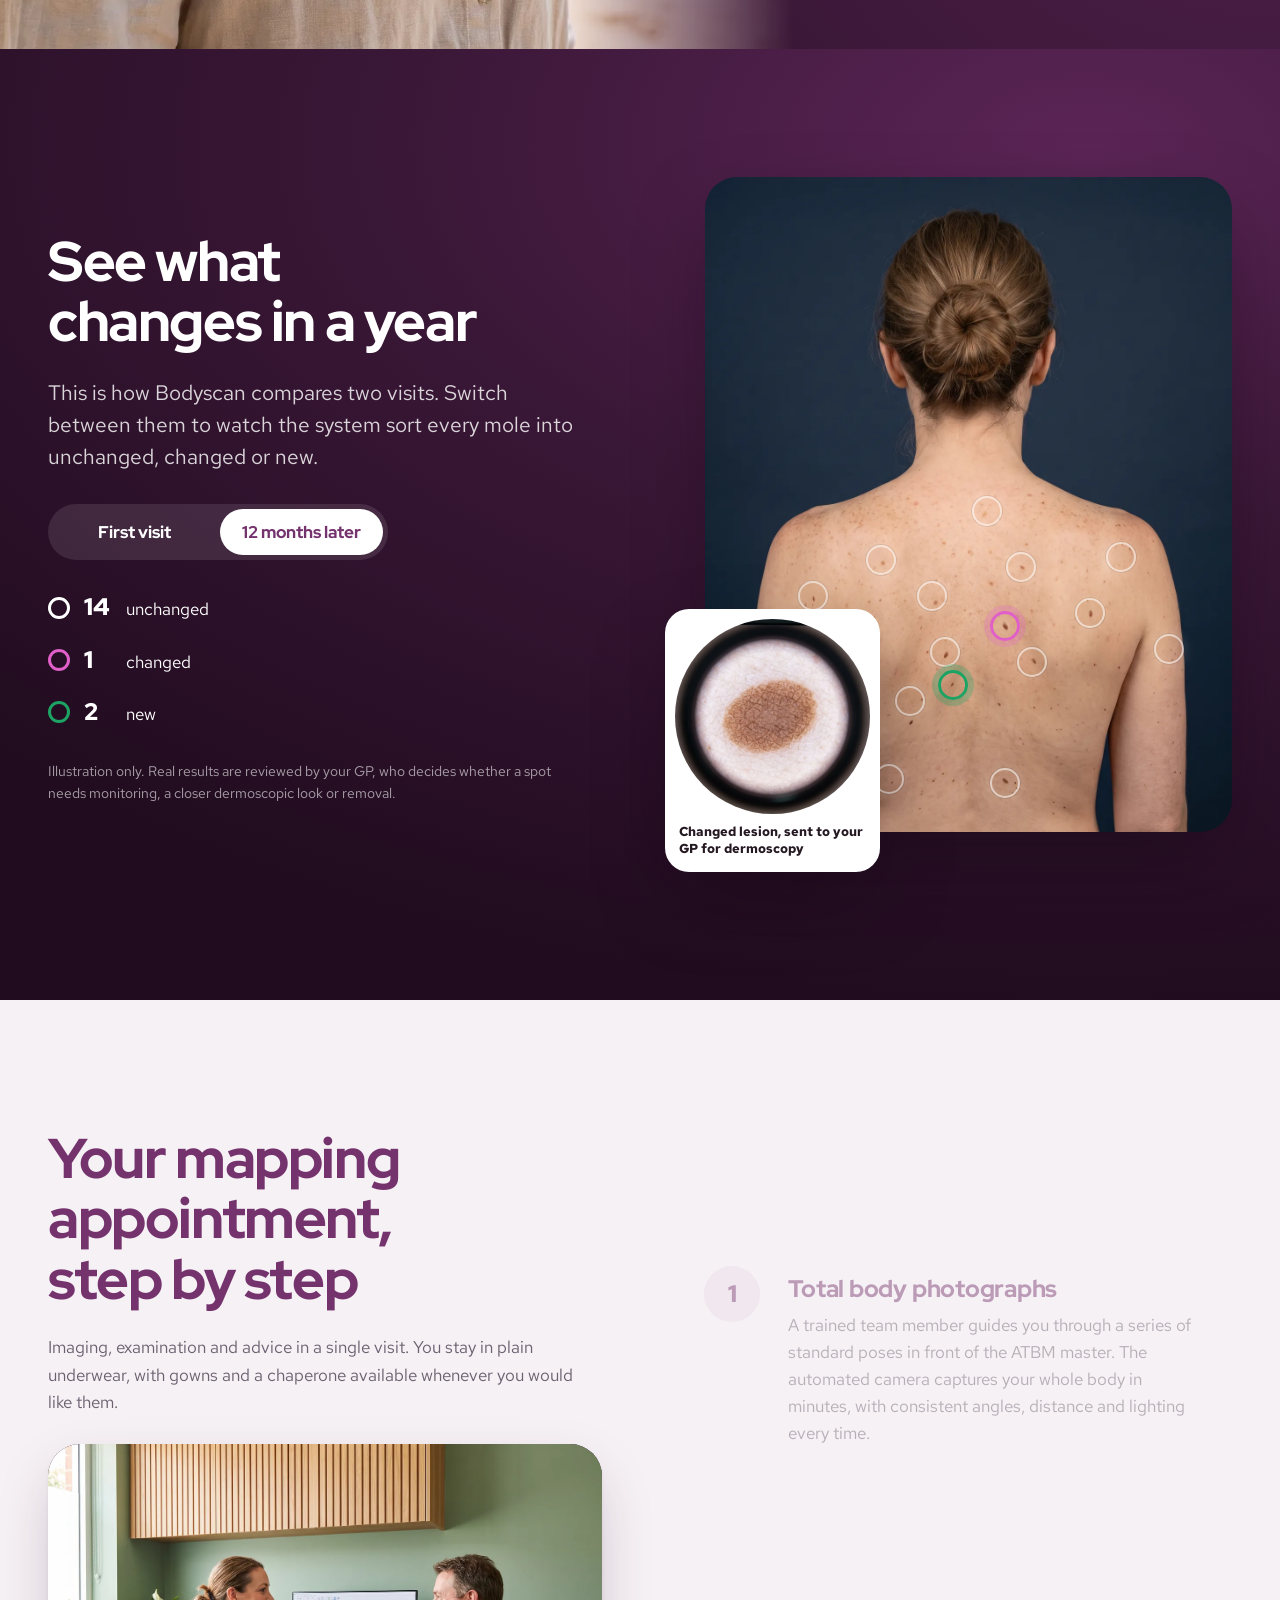
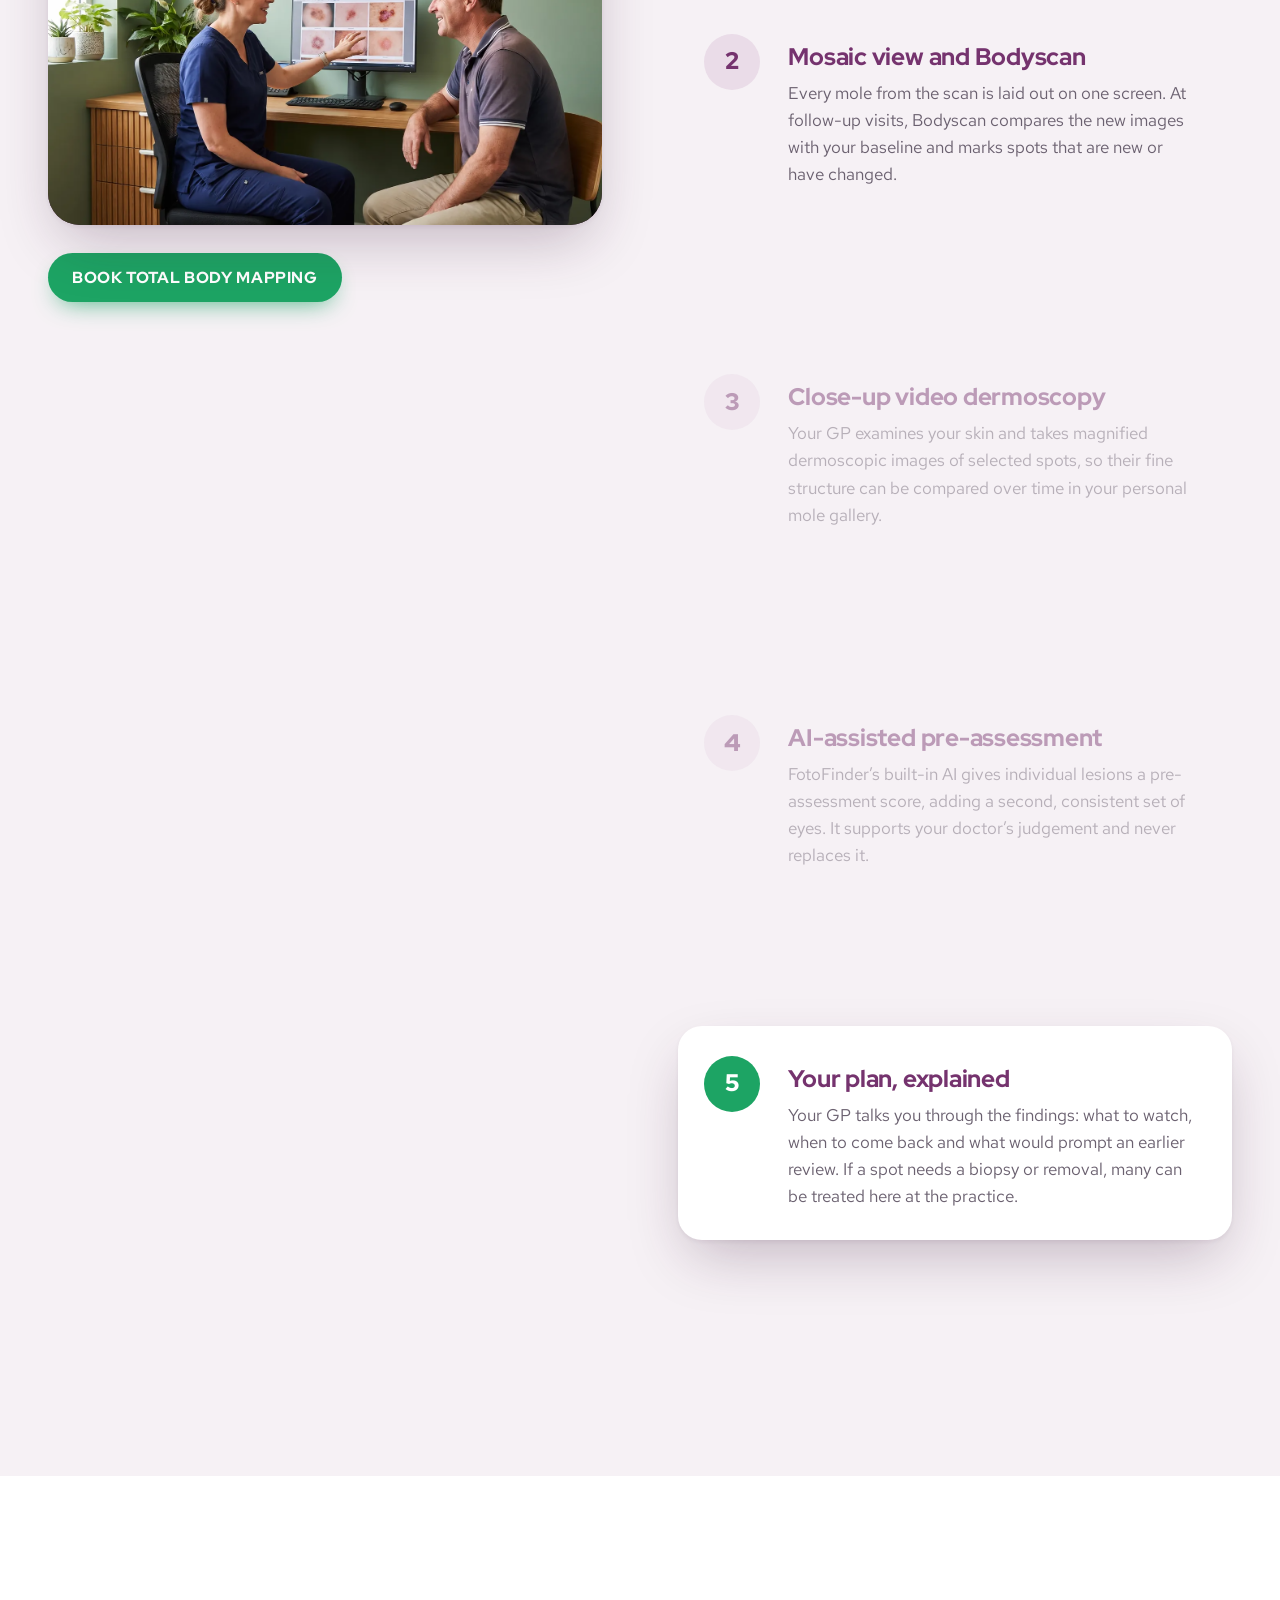
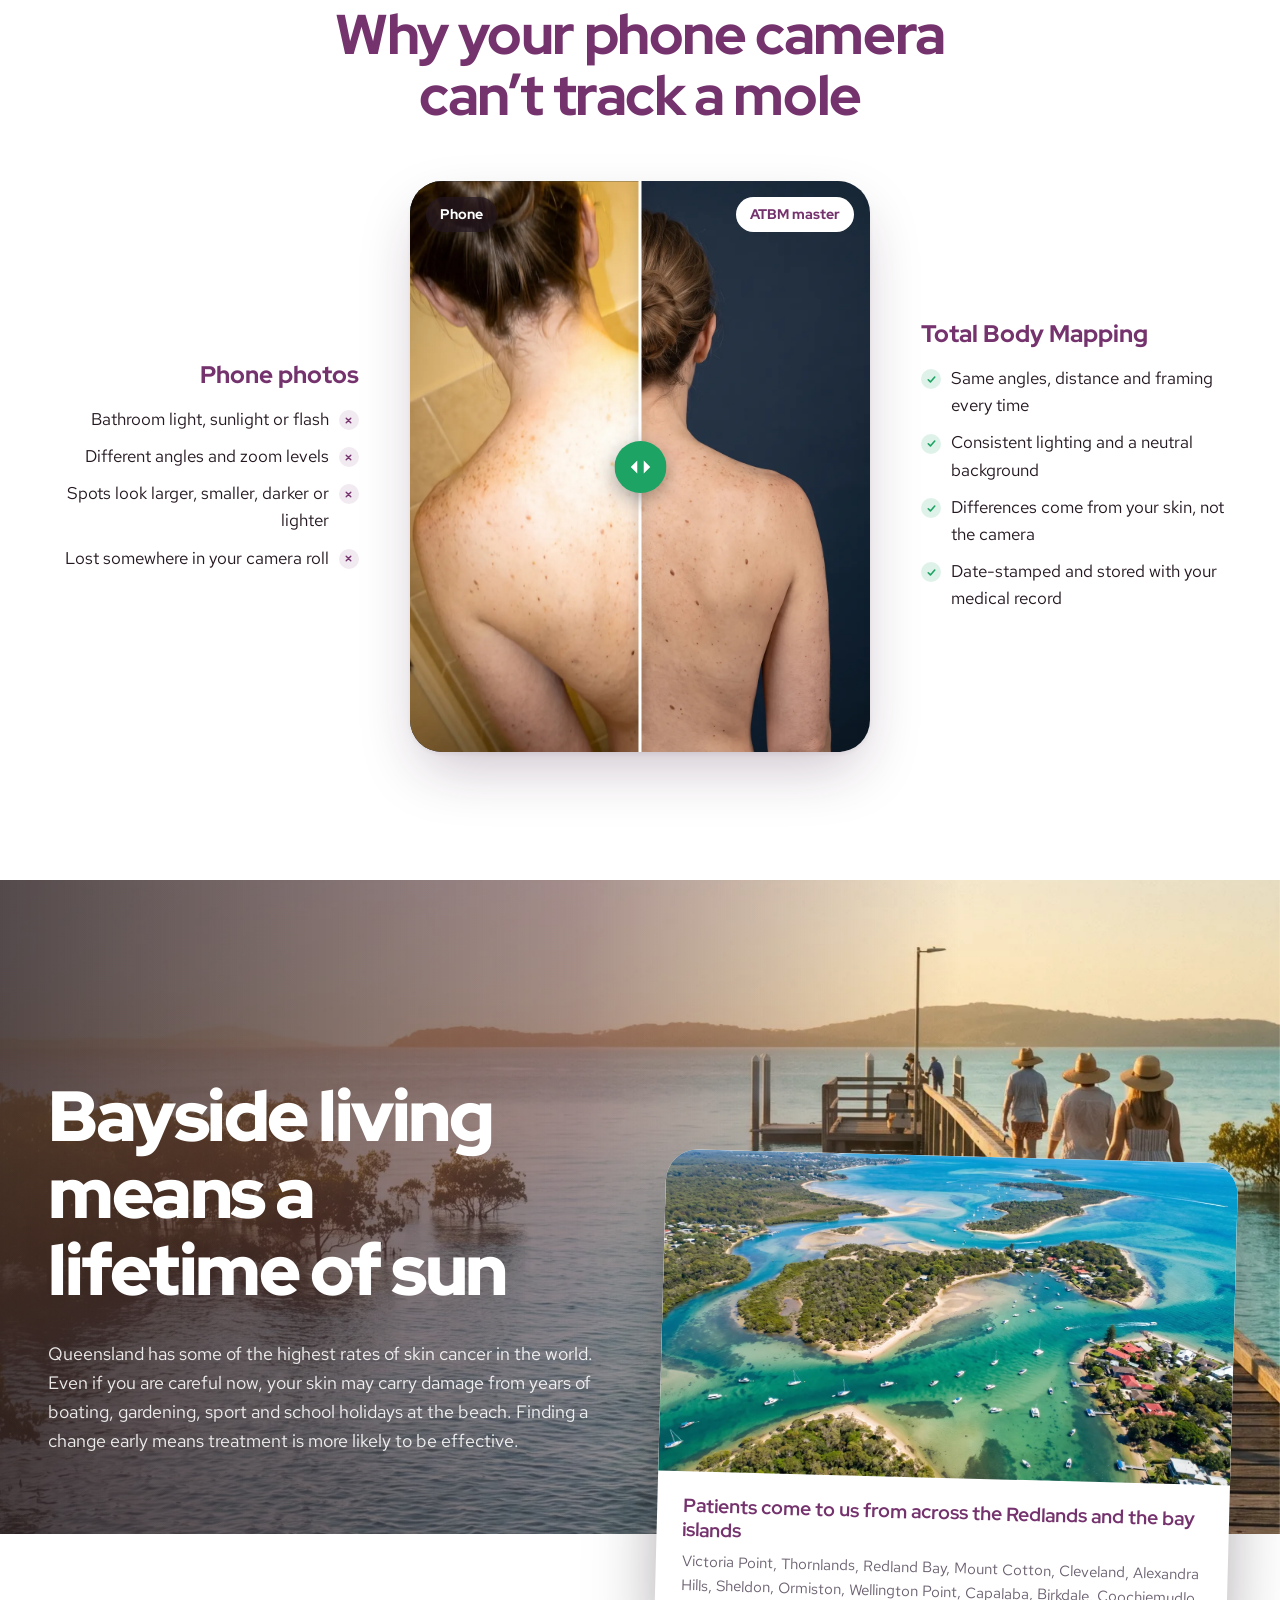
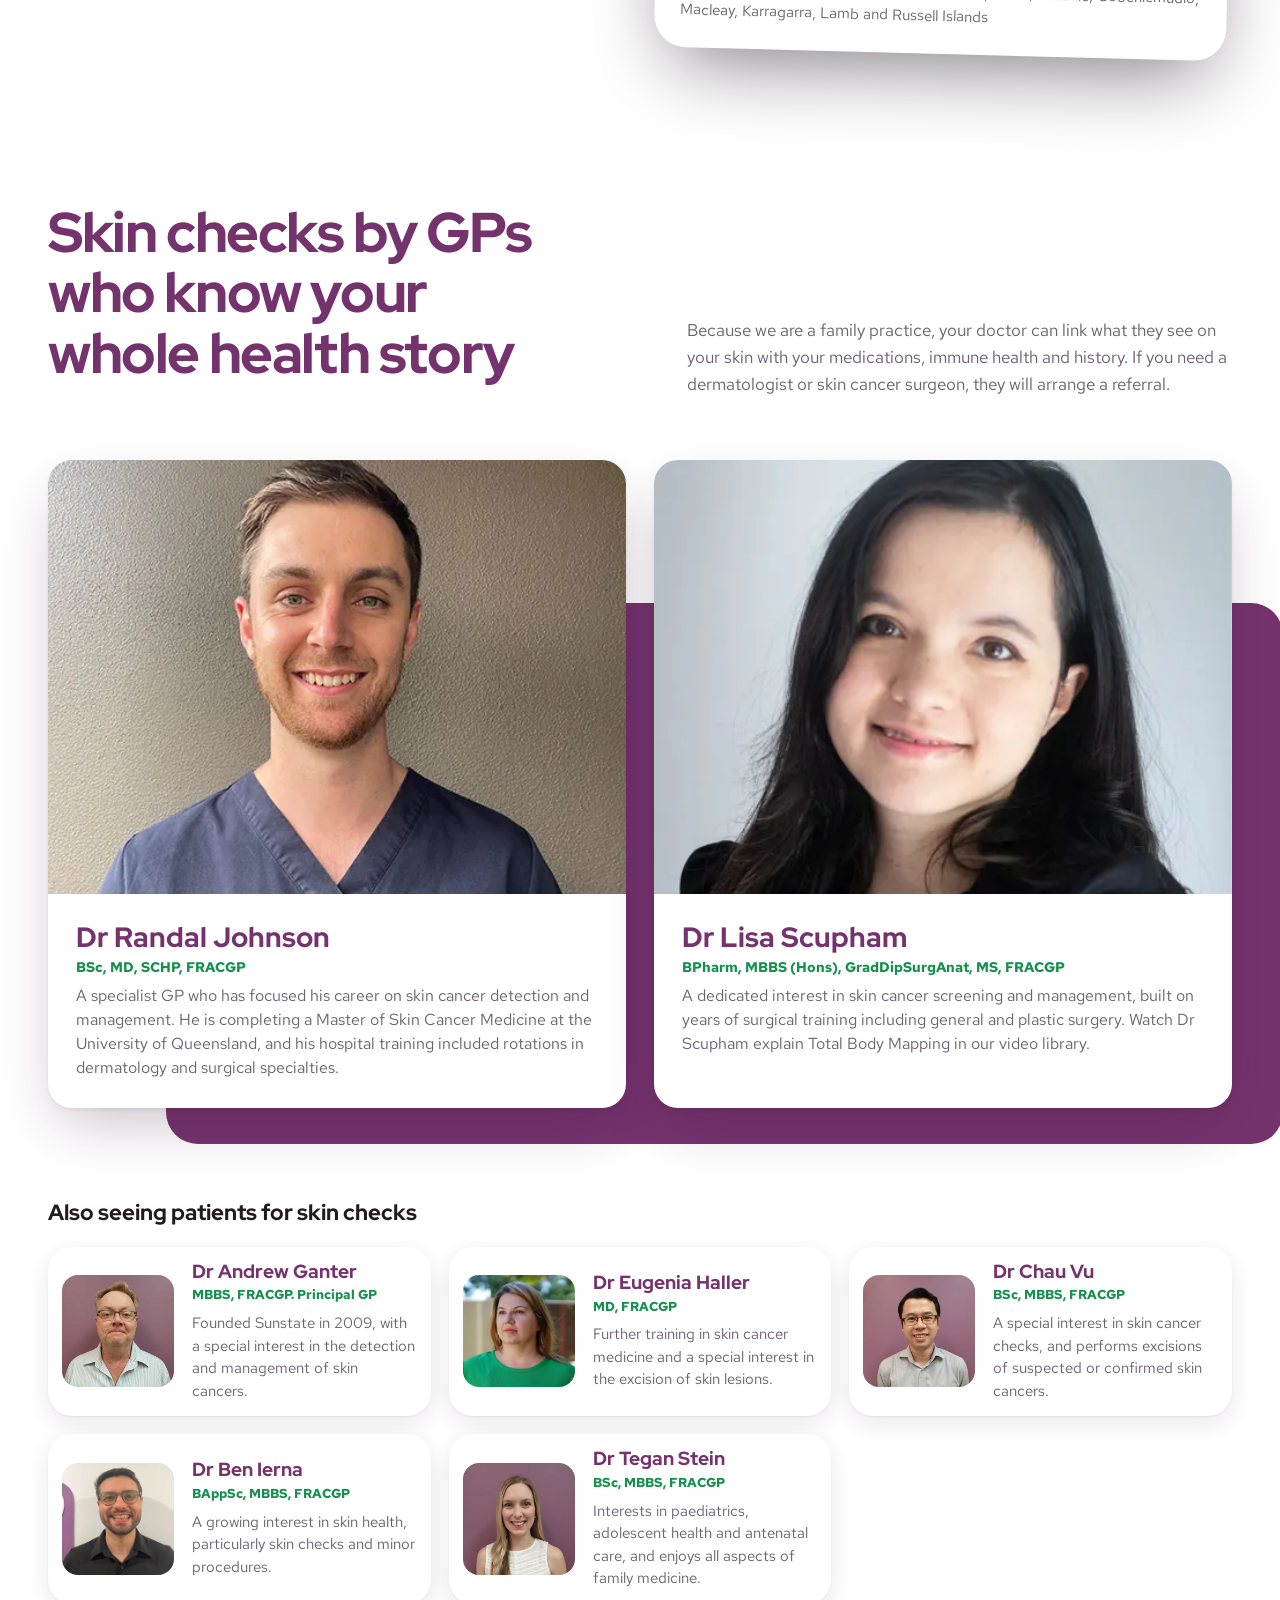
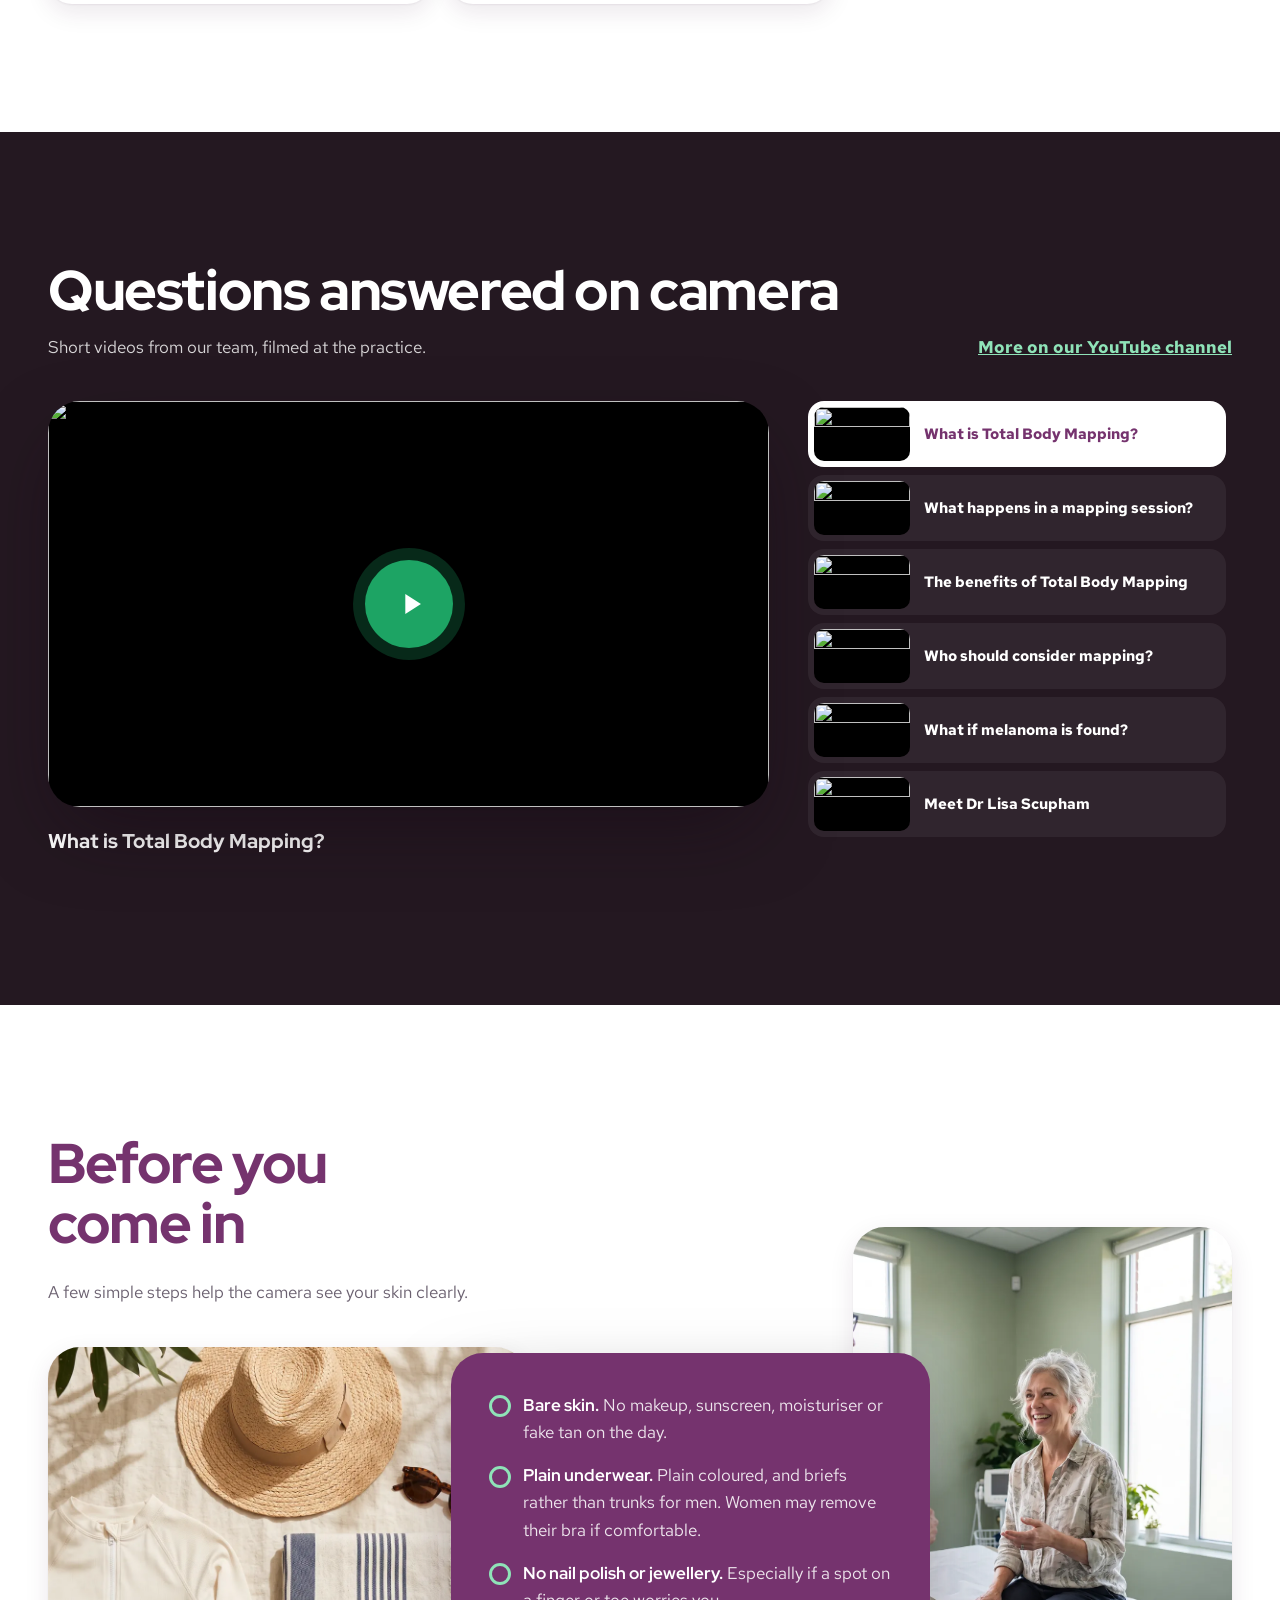
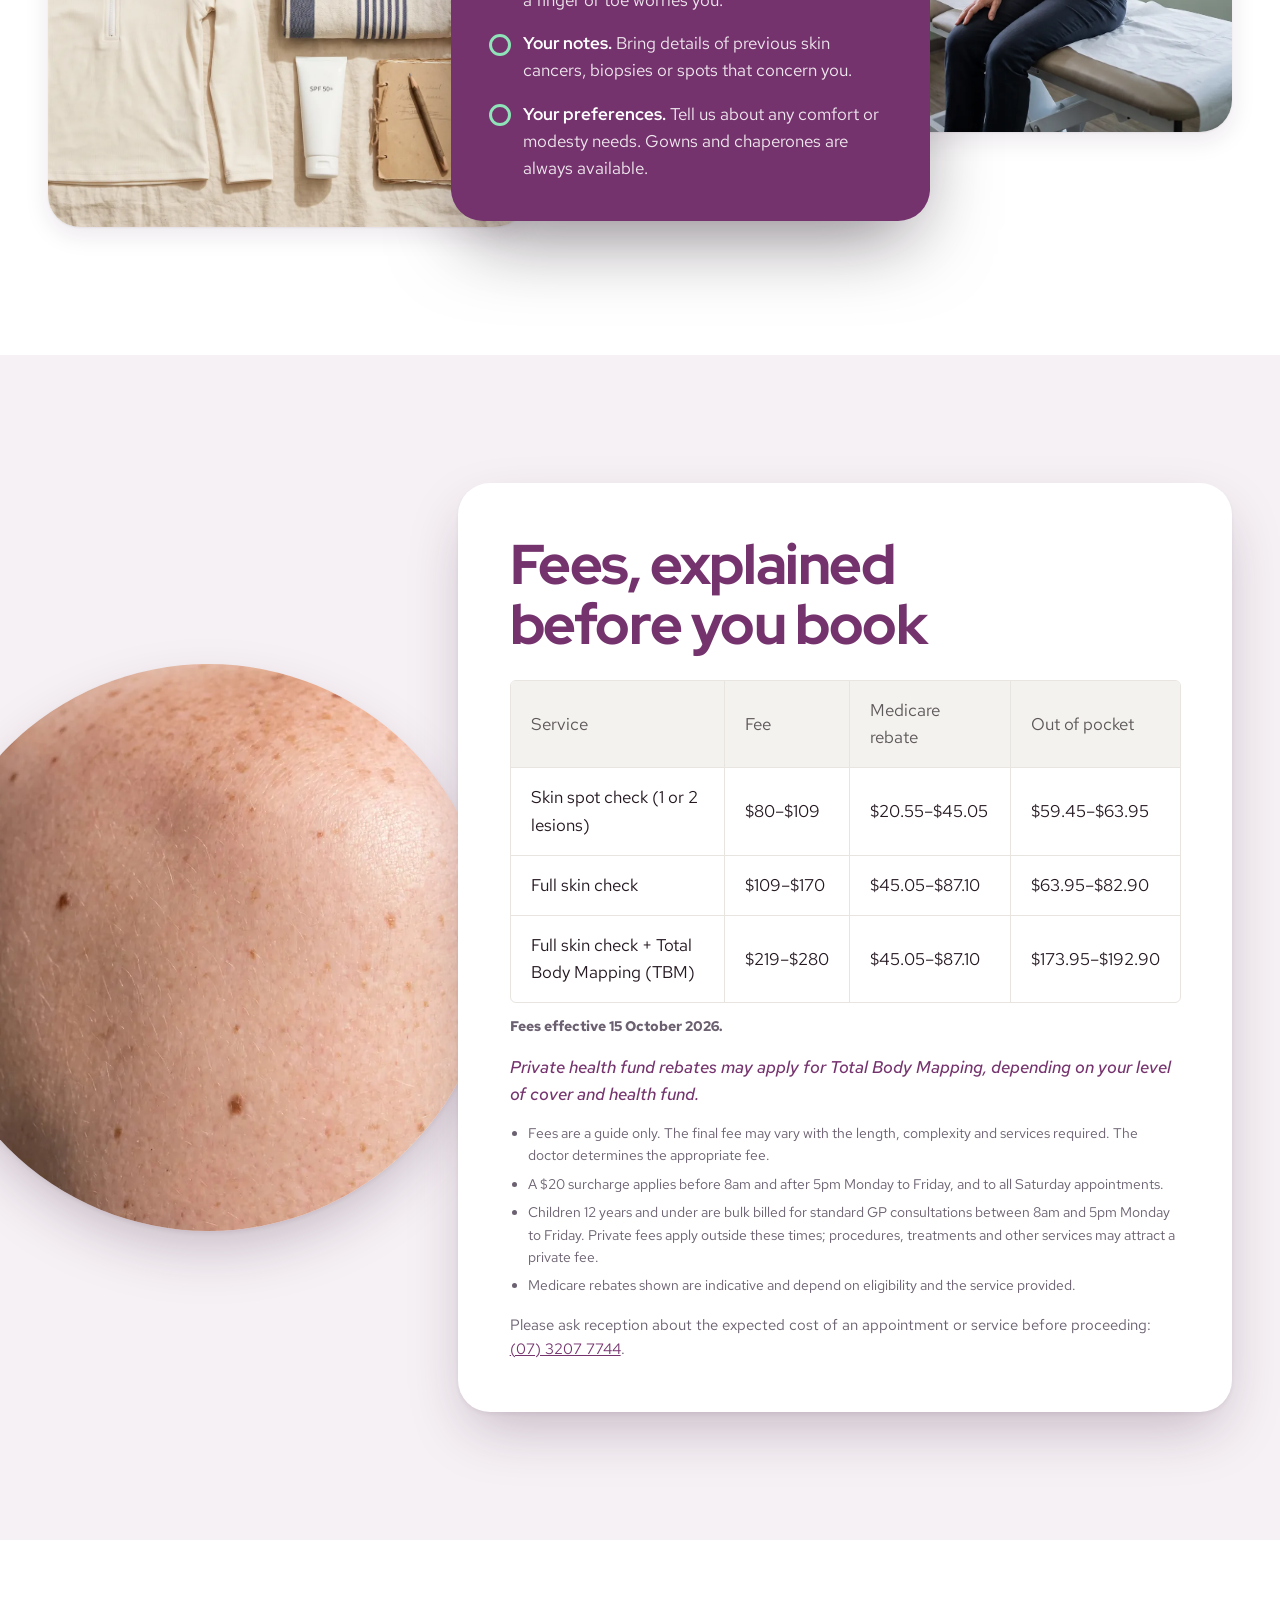
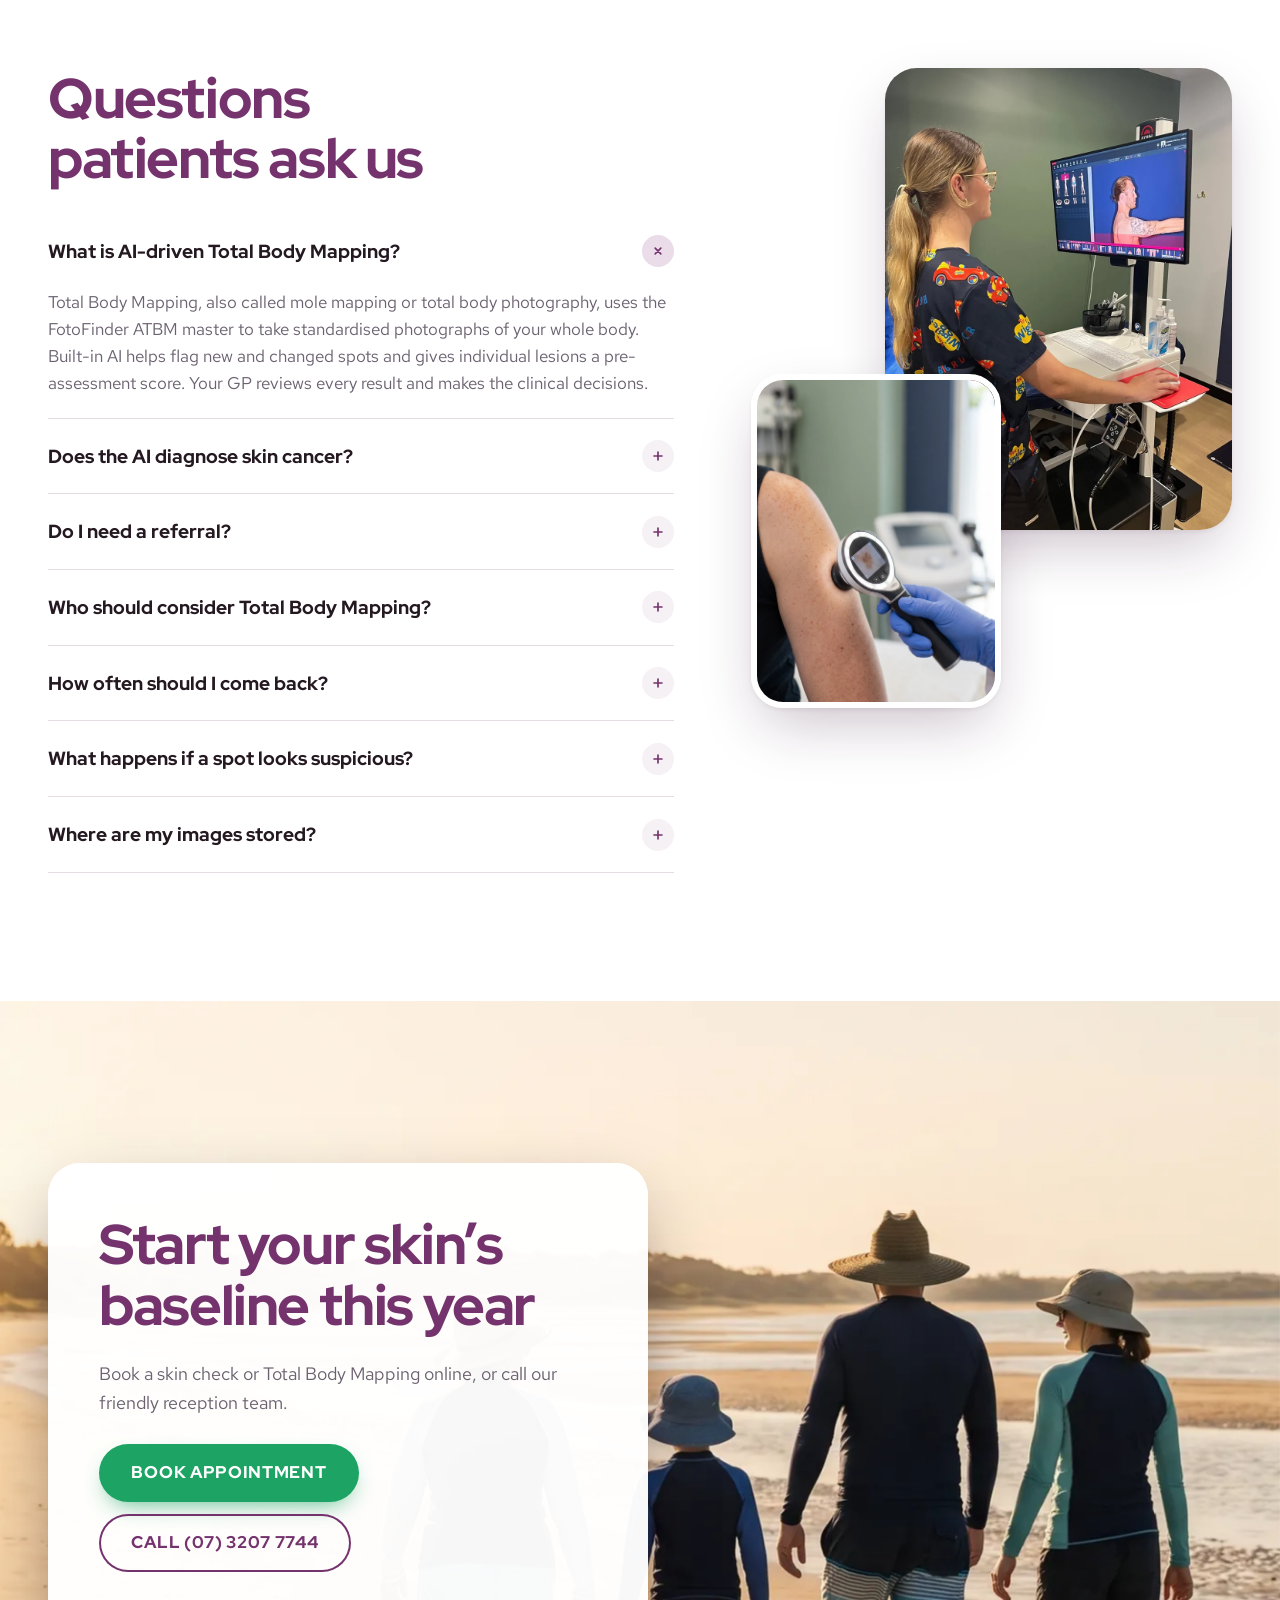
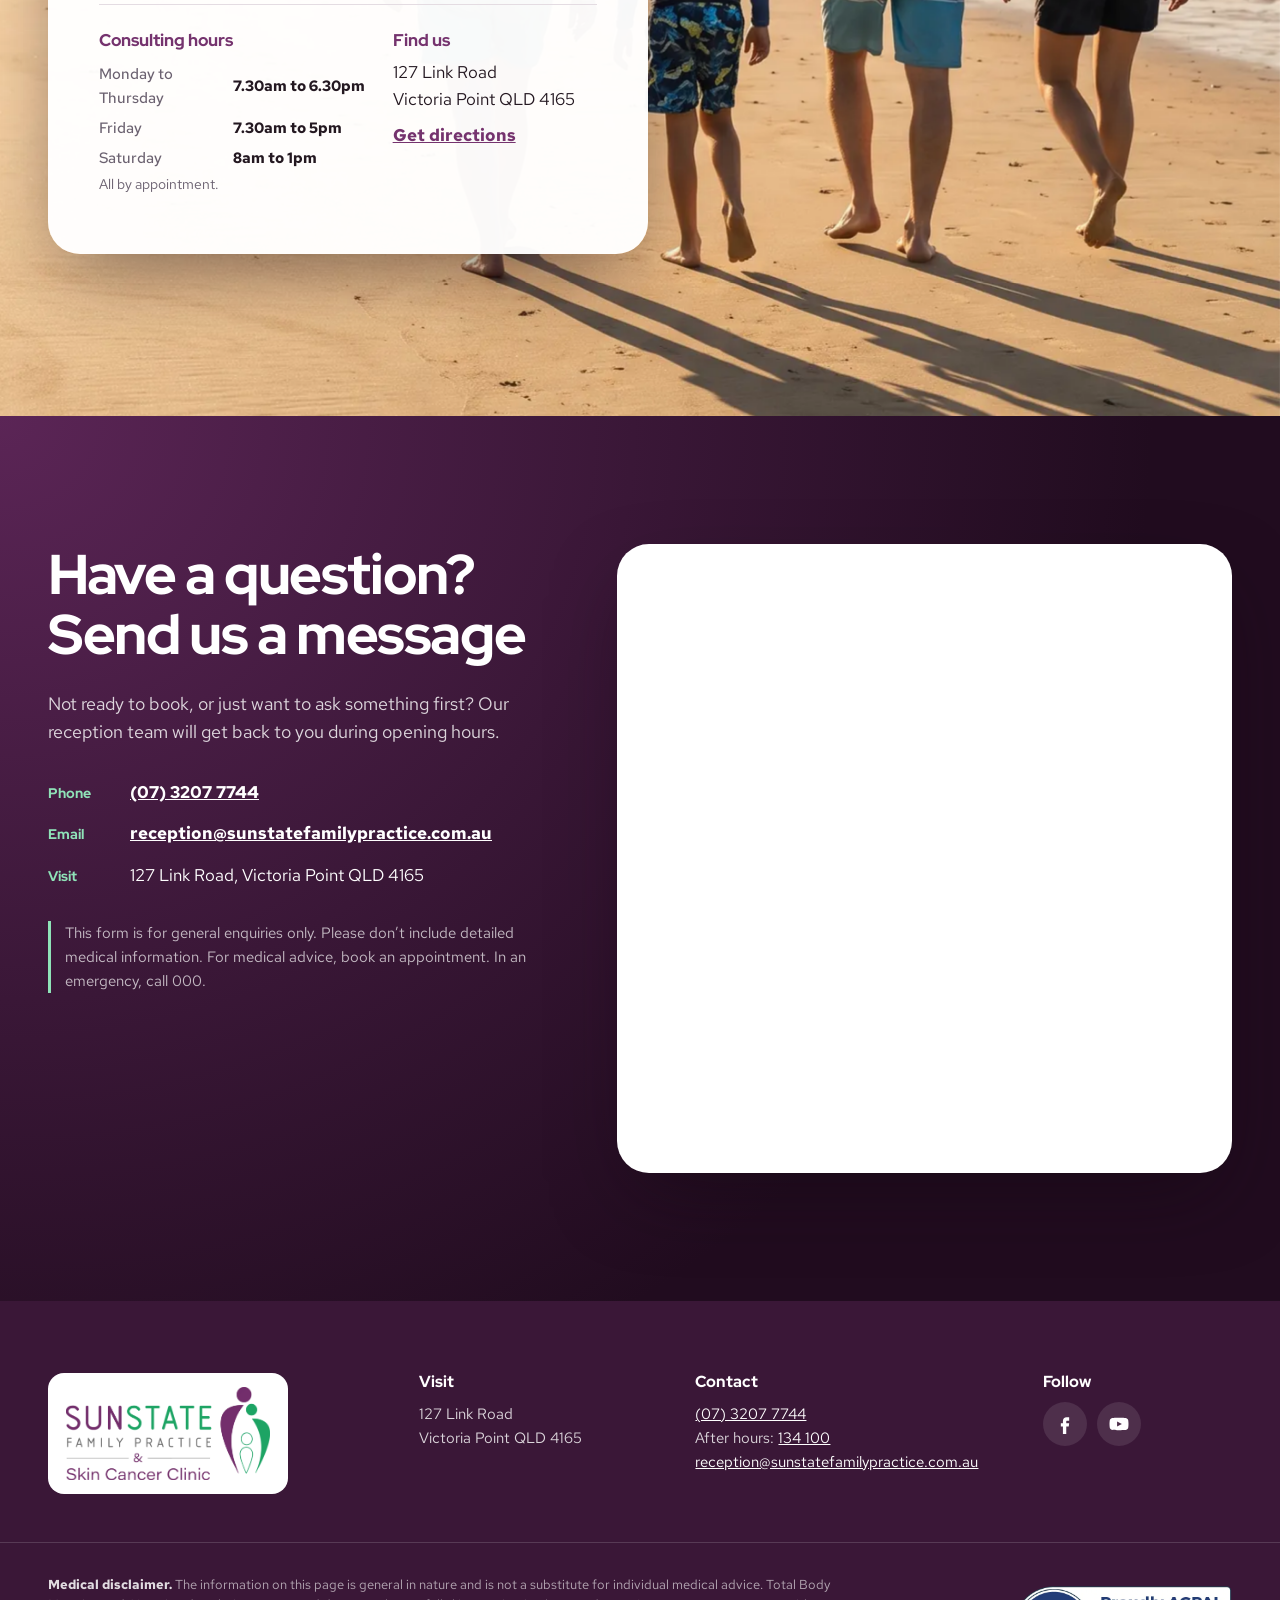
==== commit 426cc263: "Replace contact form with LeadConnector form embed Embed the 'LP Form' iframe in a card that hugs it" ====
--- a/skin-cancer-check/index.html
+++ b/skin-cancer-check/index.html
@@ -640,58 +640,28 @@
       <p class="contact__urgent">This form is for general enquiries only. Please don’t include detailed medical information. For medical advice, book an appointment. In an emergency, call 000.</p>
     </div>
 
-    <form class="contact__form" data-contact-form data-endpoint="" novalidate>
-      <div class="field-row">
-        <div class="field">
-          <label for="cf-first">First name</label>
-          <input id="cf-first" name="first_name" type="text" autocomplete="given-name" required>
-          <p class="field__error" id="cf-first-err">Enter your first name.</p>
-        </div>
-        <div class="field">
-          <label for="cf-last">Last name</label>
-          <input id="cf-last" name="last_name" type="text" autocomplete="family-name" required>
-          <p class="field__error" id="cf-last-err">Enter your last name.</p>
-        </div>
-      </div>
-      <div class="field-row">
-        <div class="field">
-          <label for="cf-email">Email</label>
-          <input id="cf-email" name="email" type="email" autocomplete="email" required>
-          <p class="field__error" id="cf-email-err">Enter an email address like name@example.com.</p>
-        </div>
-        <div class="field">
-          <label for="cf-phone">Phone</label>
-          <input id="cf-phone" name="phone" type="tel" autocomplete="tel" inputmode="tel" required>
-          <p class="field__error" id="cf-phone-err">Enter a phone number we can call you on.</p>
-        </div>
-      </div>
-      <div class="field">
-        <label for="cf-message">Message</label>
-        <textarea id="cf-message" name="message" rows="5" required></textarea>
-        <p class="field__error" id="cf-message-err">Enter your question or message.</p>
-      </div>
-      <div class="field">
-        <label for="cf-source">How did you hear about us?</label>
-        <select id="cf-source" name="heard_about_us" required>
-          <option value="" selected disabled>Choose one</option>
-              <option>Search Engines (Google, Bing, Yahoo)</option>
-              <option>Social media (Facebook, Instagram, TikTok)</option>
-              <option>From a friend or family member</option>
-              <option>From another doctor</option>
-              <option>Newsletter</option>
-              <option>Text message</option>
-              <option>Influencer</option>
-              <option>Radio (incl. podcasts)</option>
-              <option>AI chats (ChatGPT, Gemini, Perplexity)</option>
-              <option>Other</option>
-        </select>
-        <p class="field__error" id="cf-source-err">Choose how you heard about us.</p>
-      </div>
-      <input class="hp" type="text" name="_honey" tabindex="-1" autocomplete="off" aria-hidden="true">
-      <p class="contact__privacy">By sending this form you agree to us using your details to respond to your enquiry, in line with our <a href="https://sunstatefamilypractice.com.au/wp-content/uploads/2025/08/Privacy-Policy-incl-AI.pdf" target="_blank" rel="noopener">privacy policy</a>.</p>
-      <button class="btn btn--green btn--lg contact__submit" type="submit">Send message</button>
-      <div class="contact__status" role="status" aria-live="polite" data-form-status></div>
-    </form>
+    <div class="contact__embed">
+      <iframe
+        src="https://api.leadconnectorhq.com/widget/form/QX8FTP0S2dR2yb7Zq6Bx"
+        style="width:100%;height:629px;border:none;border-radius:0px"
+        id="inline-QX8FTP0S2dR2yb7Zq6Bx"
+        data-layout="{'id':'INLINE'}"
+        data-trigger-type="alwaysShow"
+        data-trigger-value=""
+        data-activation-type="alwaysActivated"
+        data-activation-value=""
+        data-deactivation-type="neverDeactivate"
+        data-deactivation-value=""
+        data-form-name="LP Form"
+        data-height="629"
+        data-layout-iframe-id="inline-QX8FTP0S2dR2yb7Zq6Bx"
+        data-form-id="QX8FTP0S2dR2yb7Zq6Bx"
+        data-cookie-consent="true"
+        data-cookie-consent-provider="auto"
+        title="LP Form">
+      </iframe>
+      <script src="https://link.msgsndr.com/js/form_embed.js"></script>
+    </div>
   </div>
 </section>
 
--- a/skin-cancer-check/assets/styles.css
+++ b/skin-cancer-check/assets/styles.css
@@ -772,6 +772,11 @@
   .hdr__book { padding: .7em 1.2em; font-size: .9375rem; }
 }
 
+
+/* LeadConnector form embed: white card that hugs the iframe with no padding below */
+.contact__embed { background: #fff; border-radius: var(--r-xl); overflow: hidden; box-shadow: var(--sh-3); line-height: 0; }
+.contact__embed iframe { display: block; width: 100%; min-height: 0; }
+
 /* ---------- Reduced motion ---------- */
 @media (prefers-reduced-motion: reduce) {
   html { scroll-behavior: auto; }
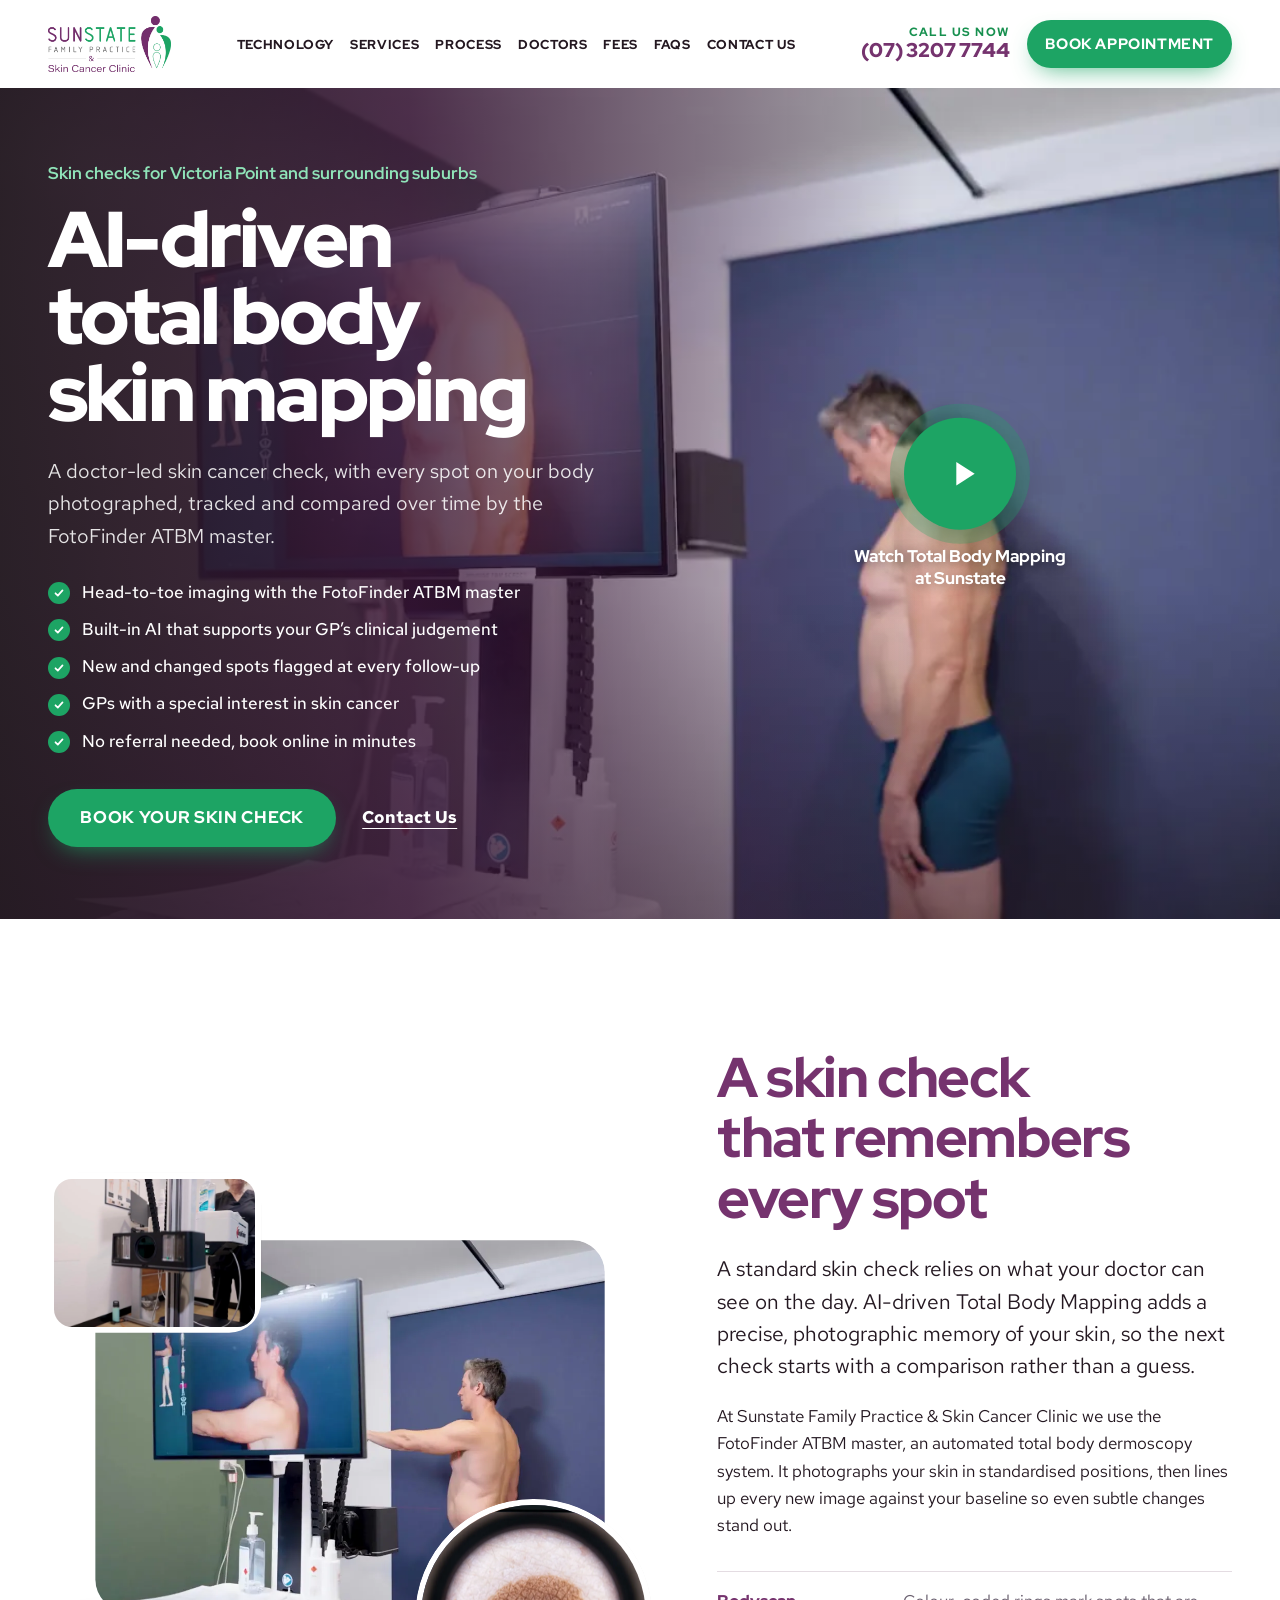
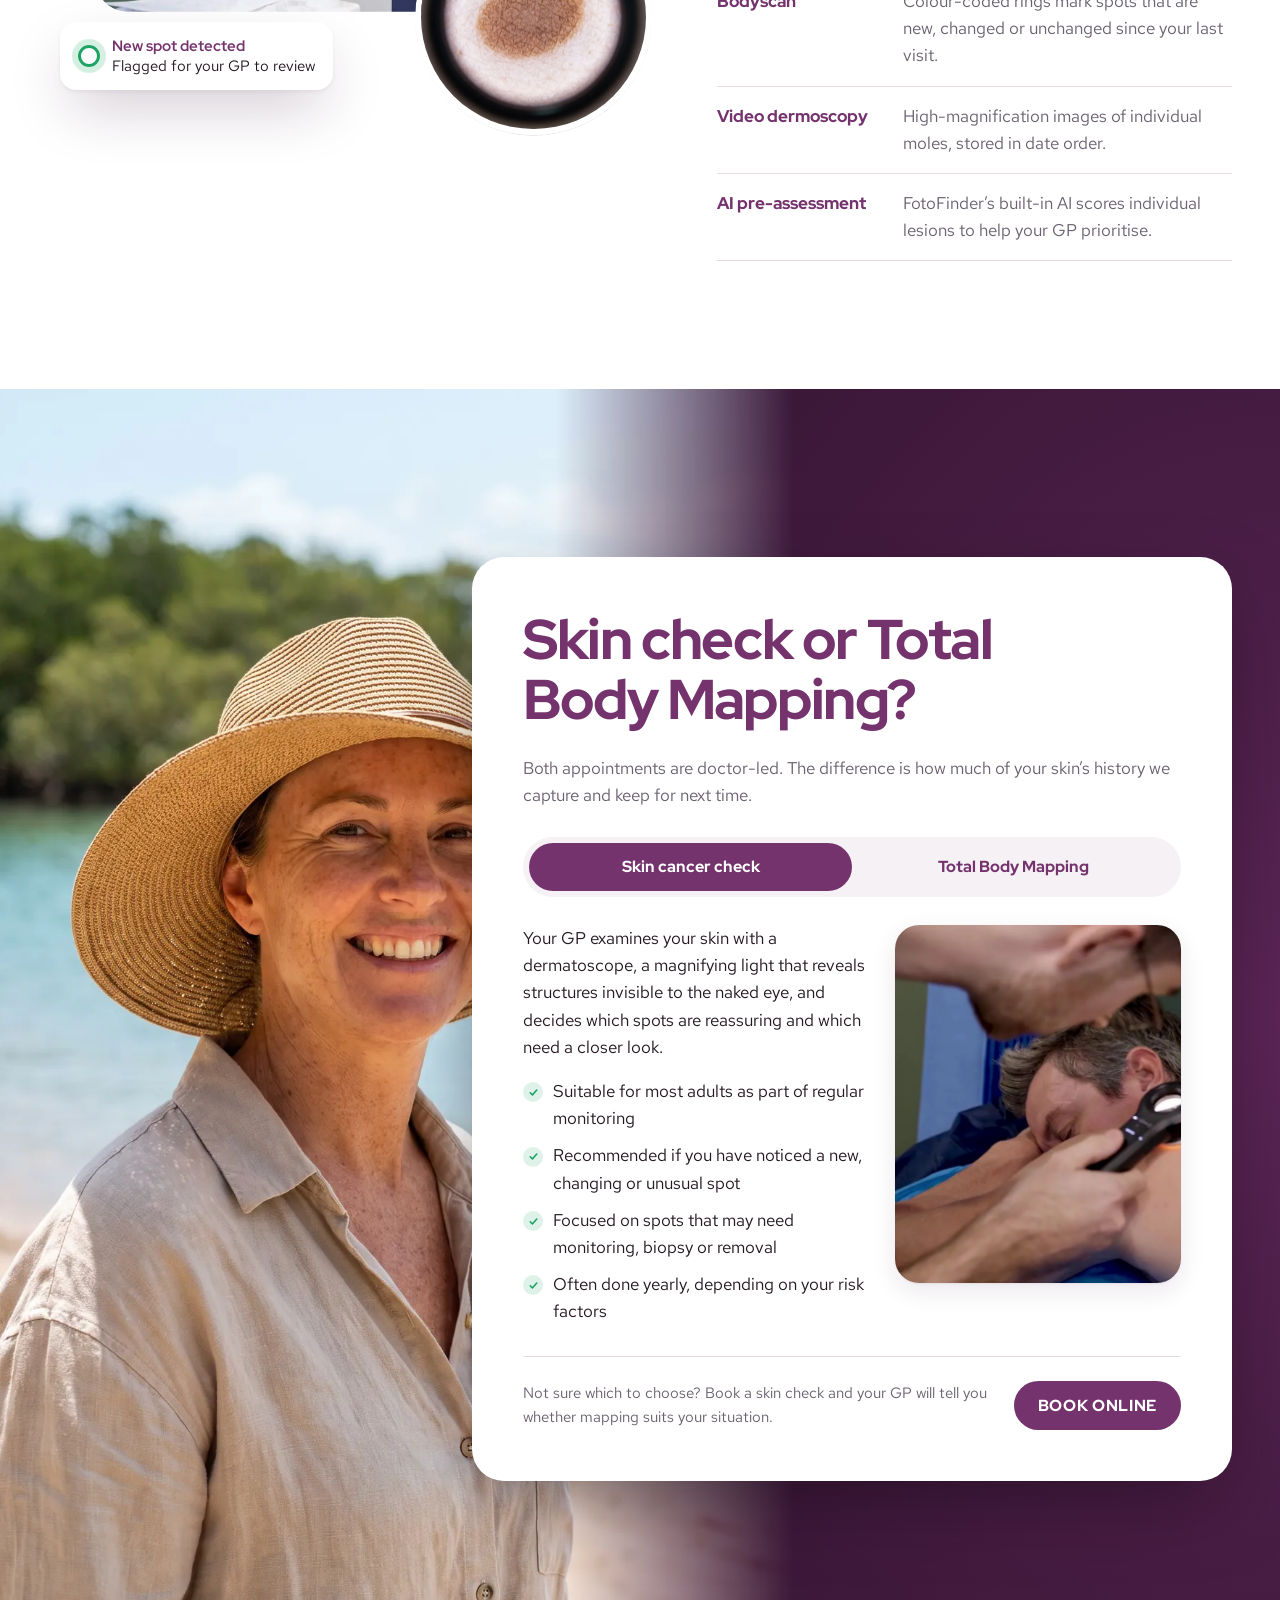
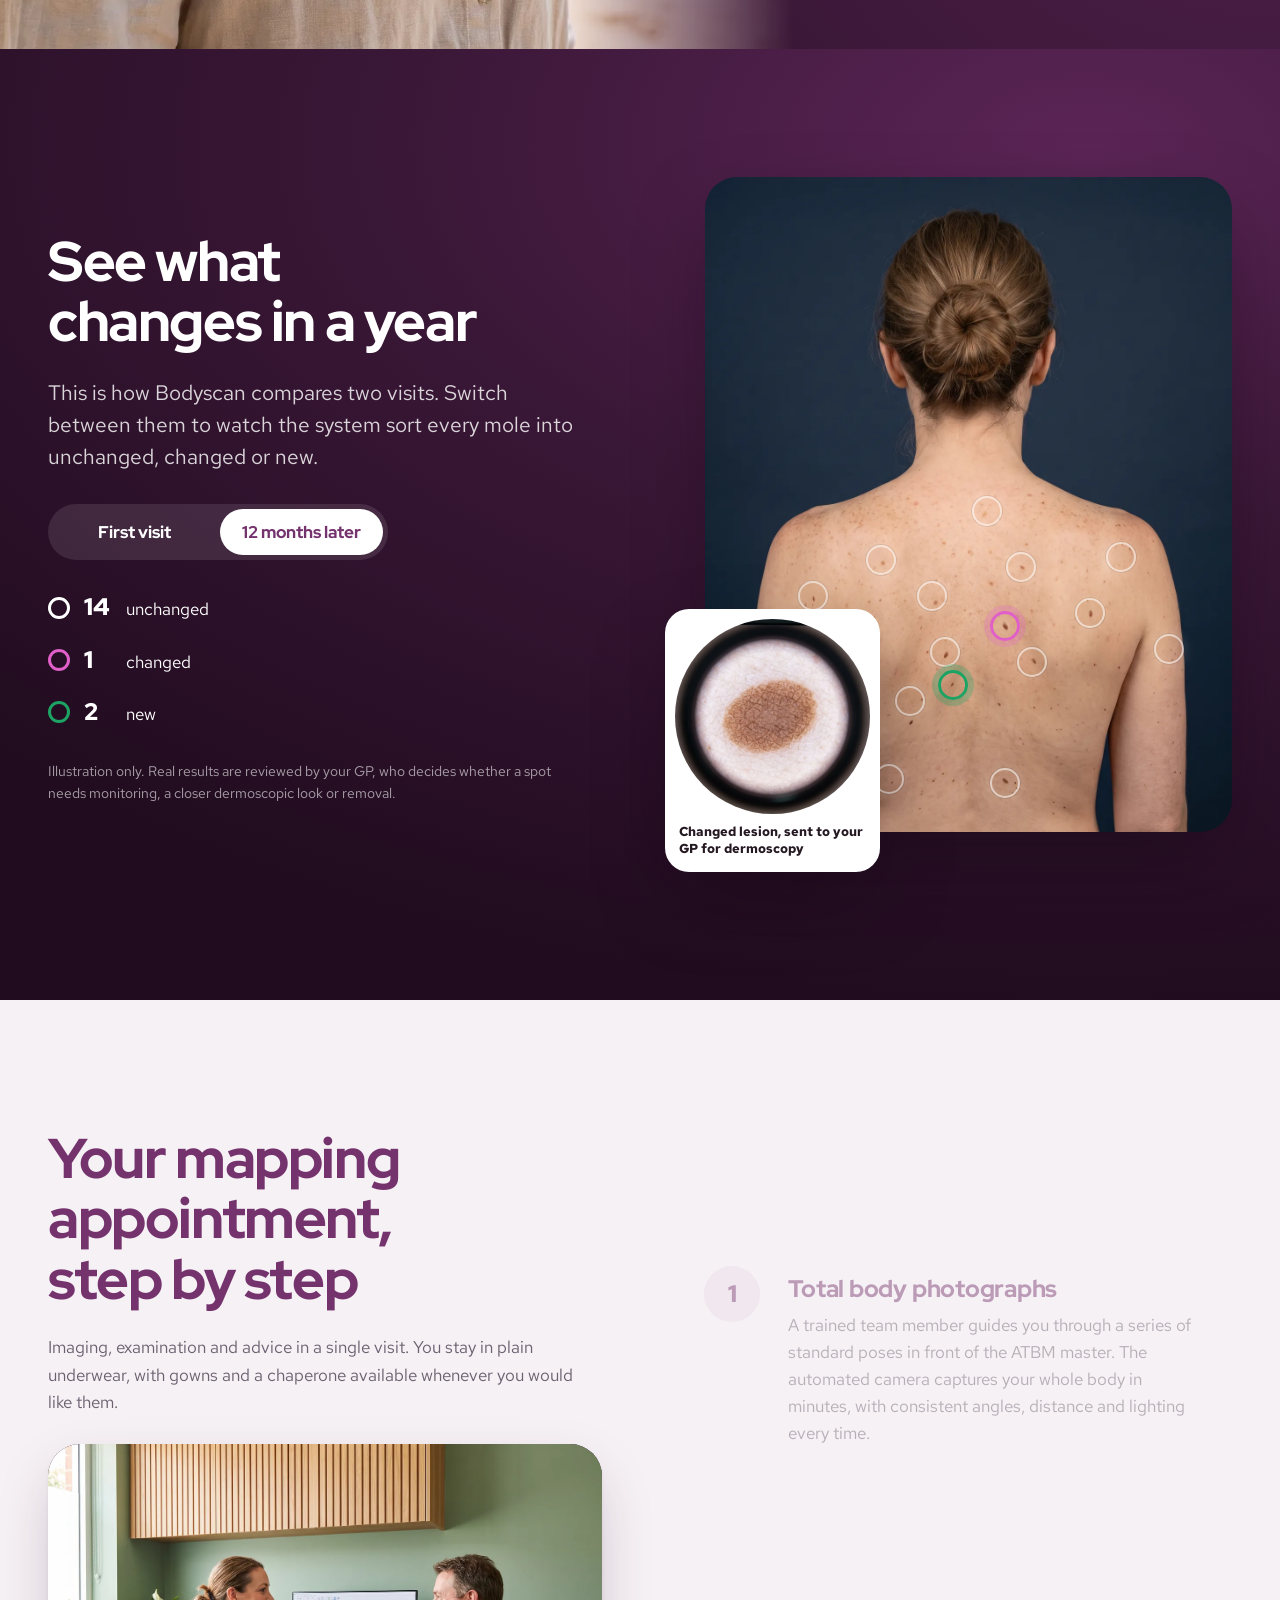
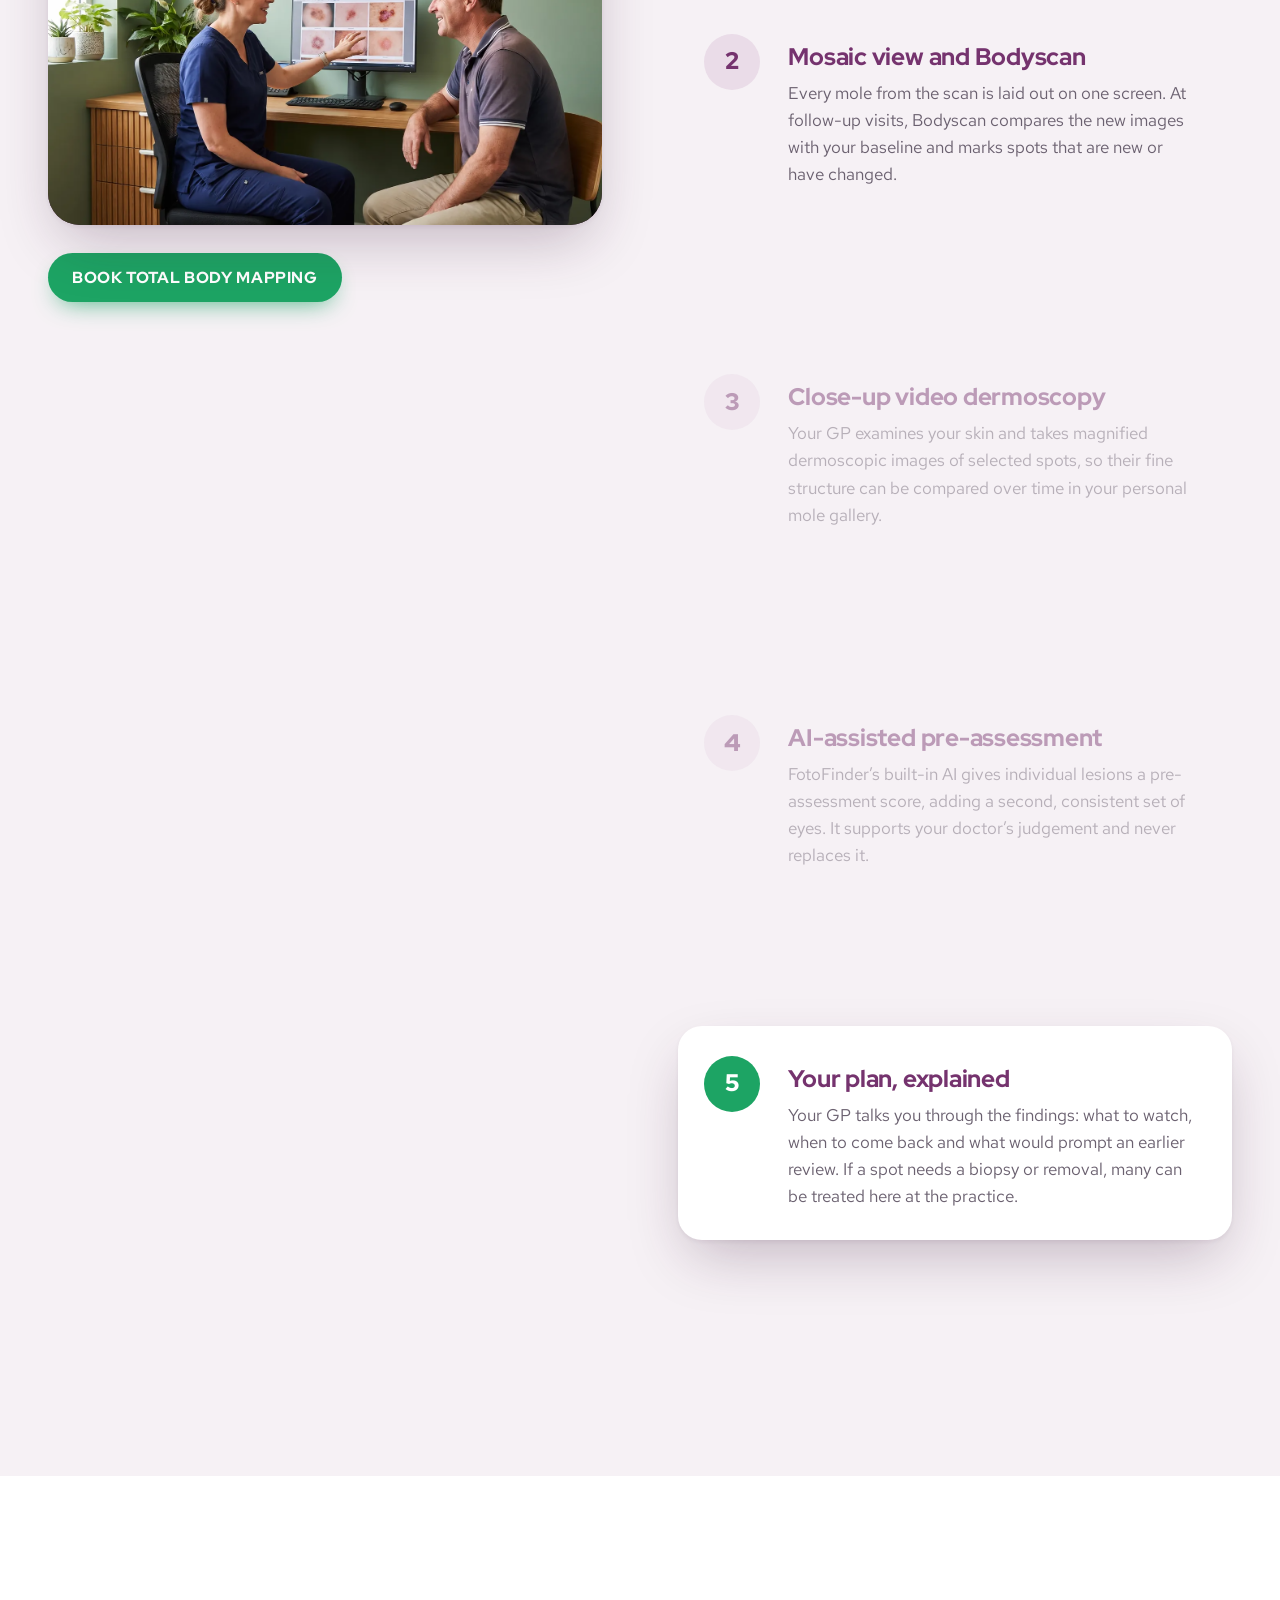
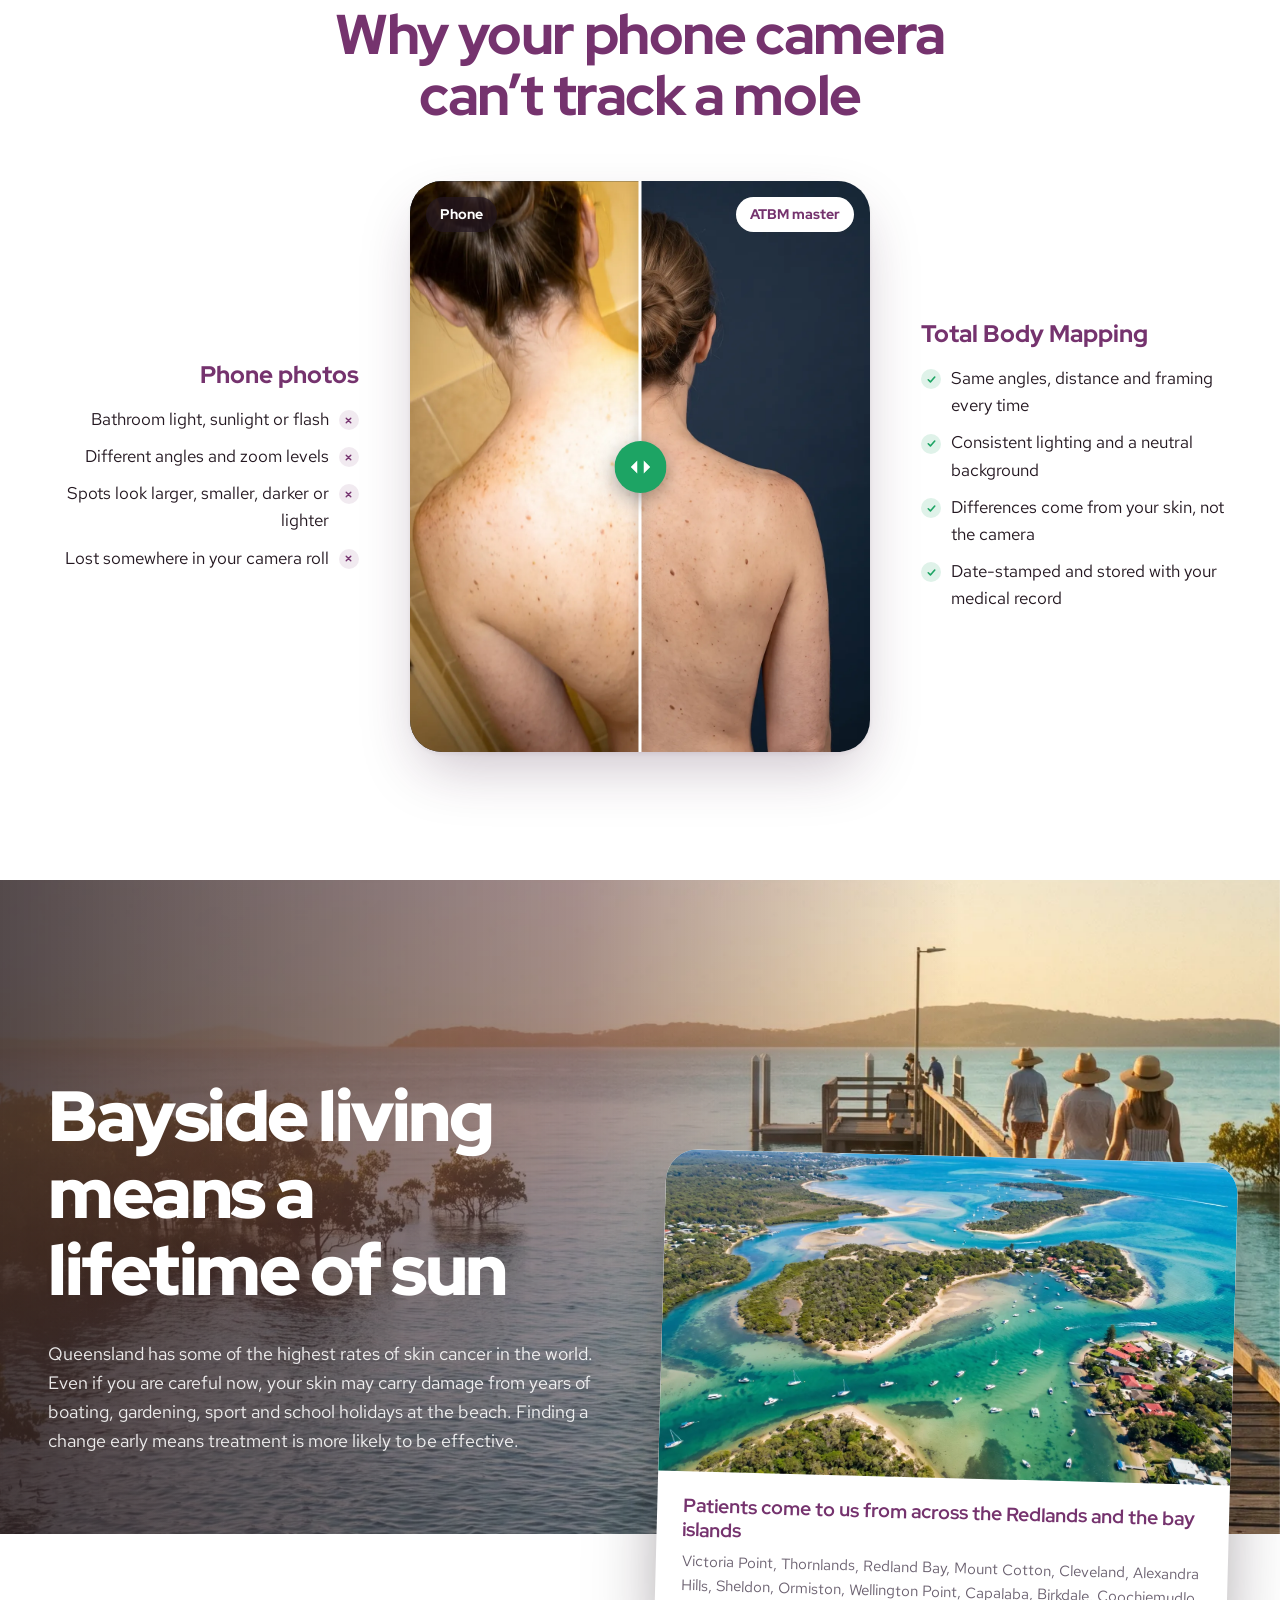
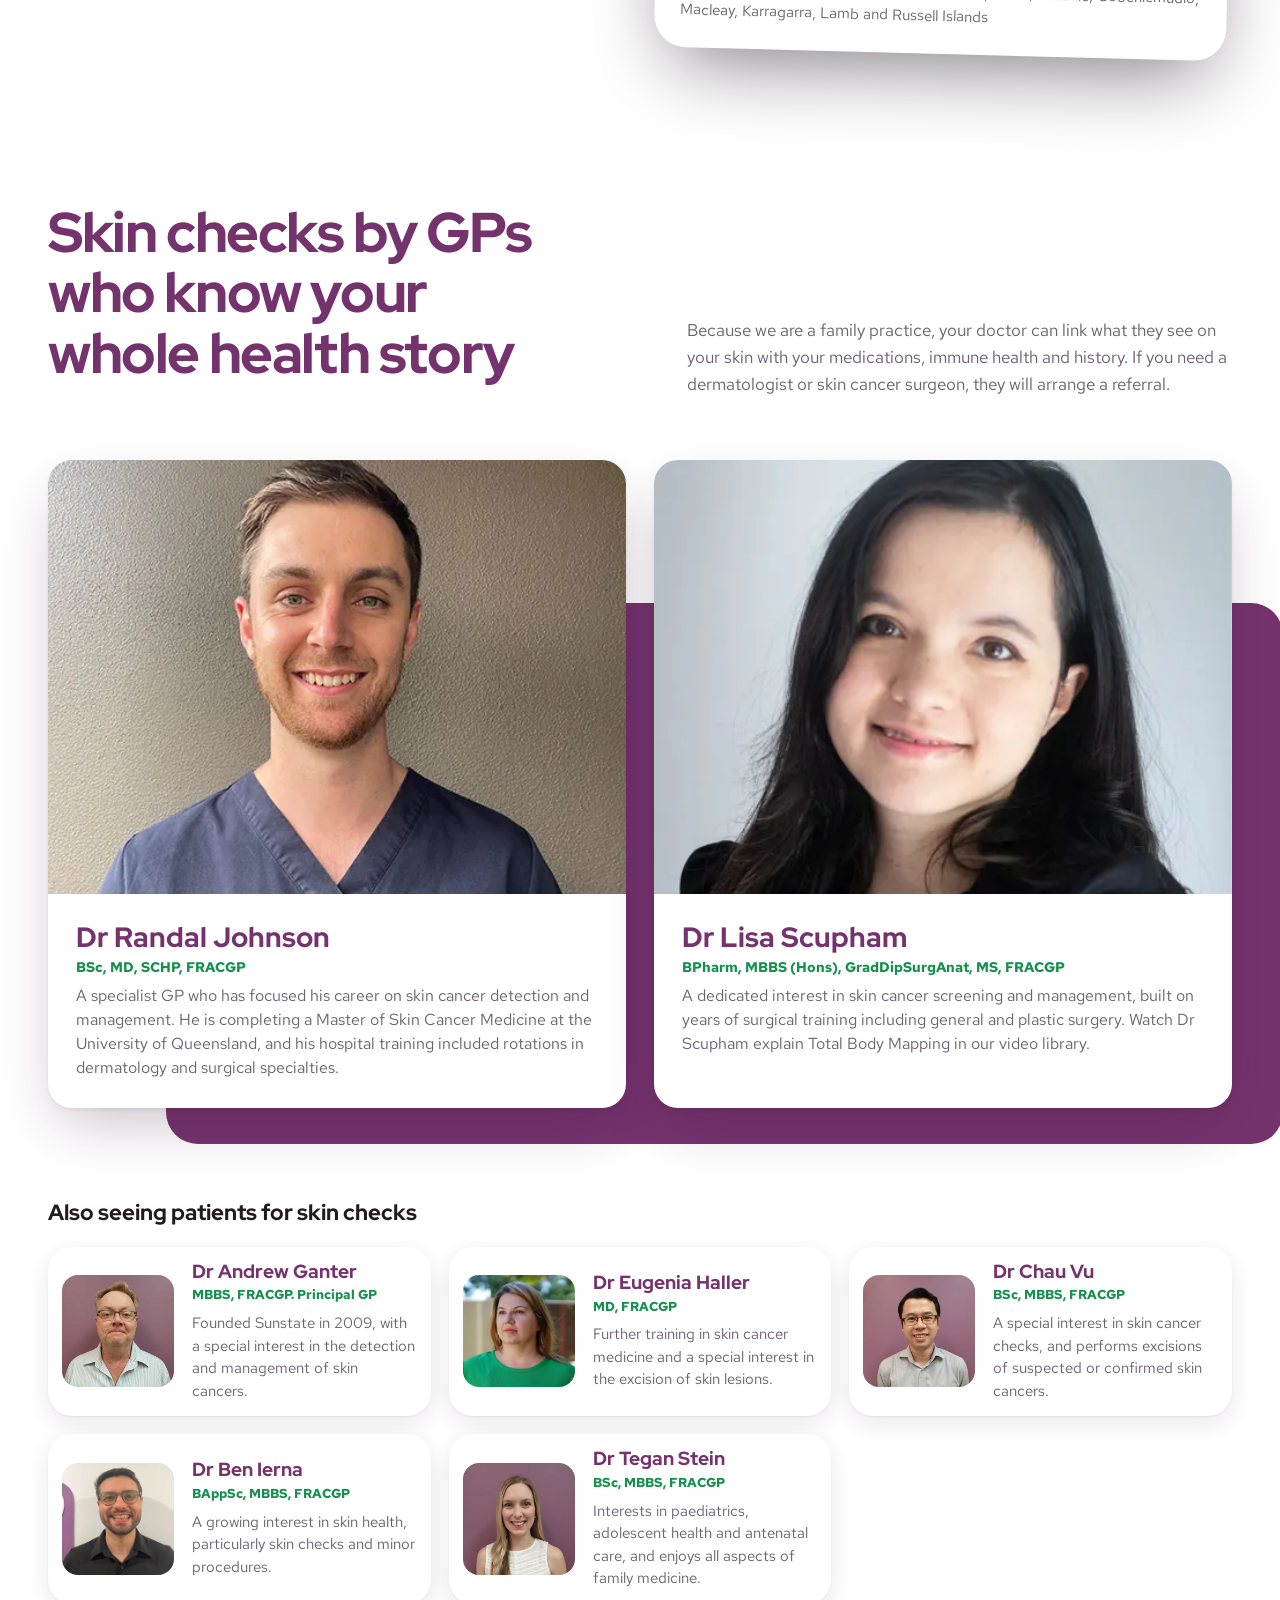
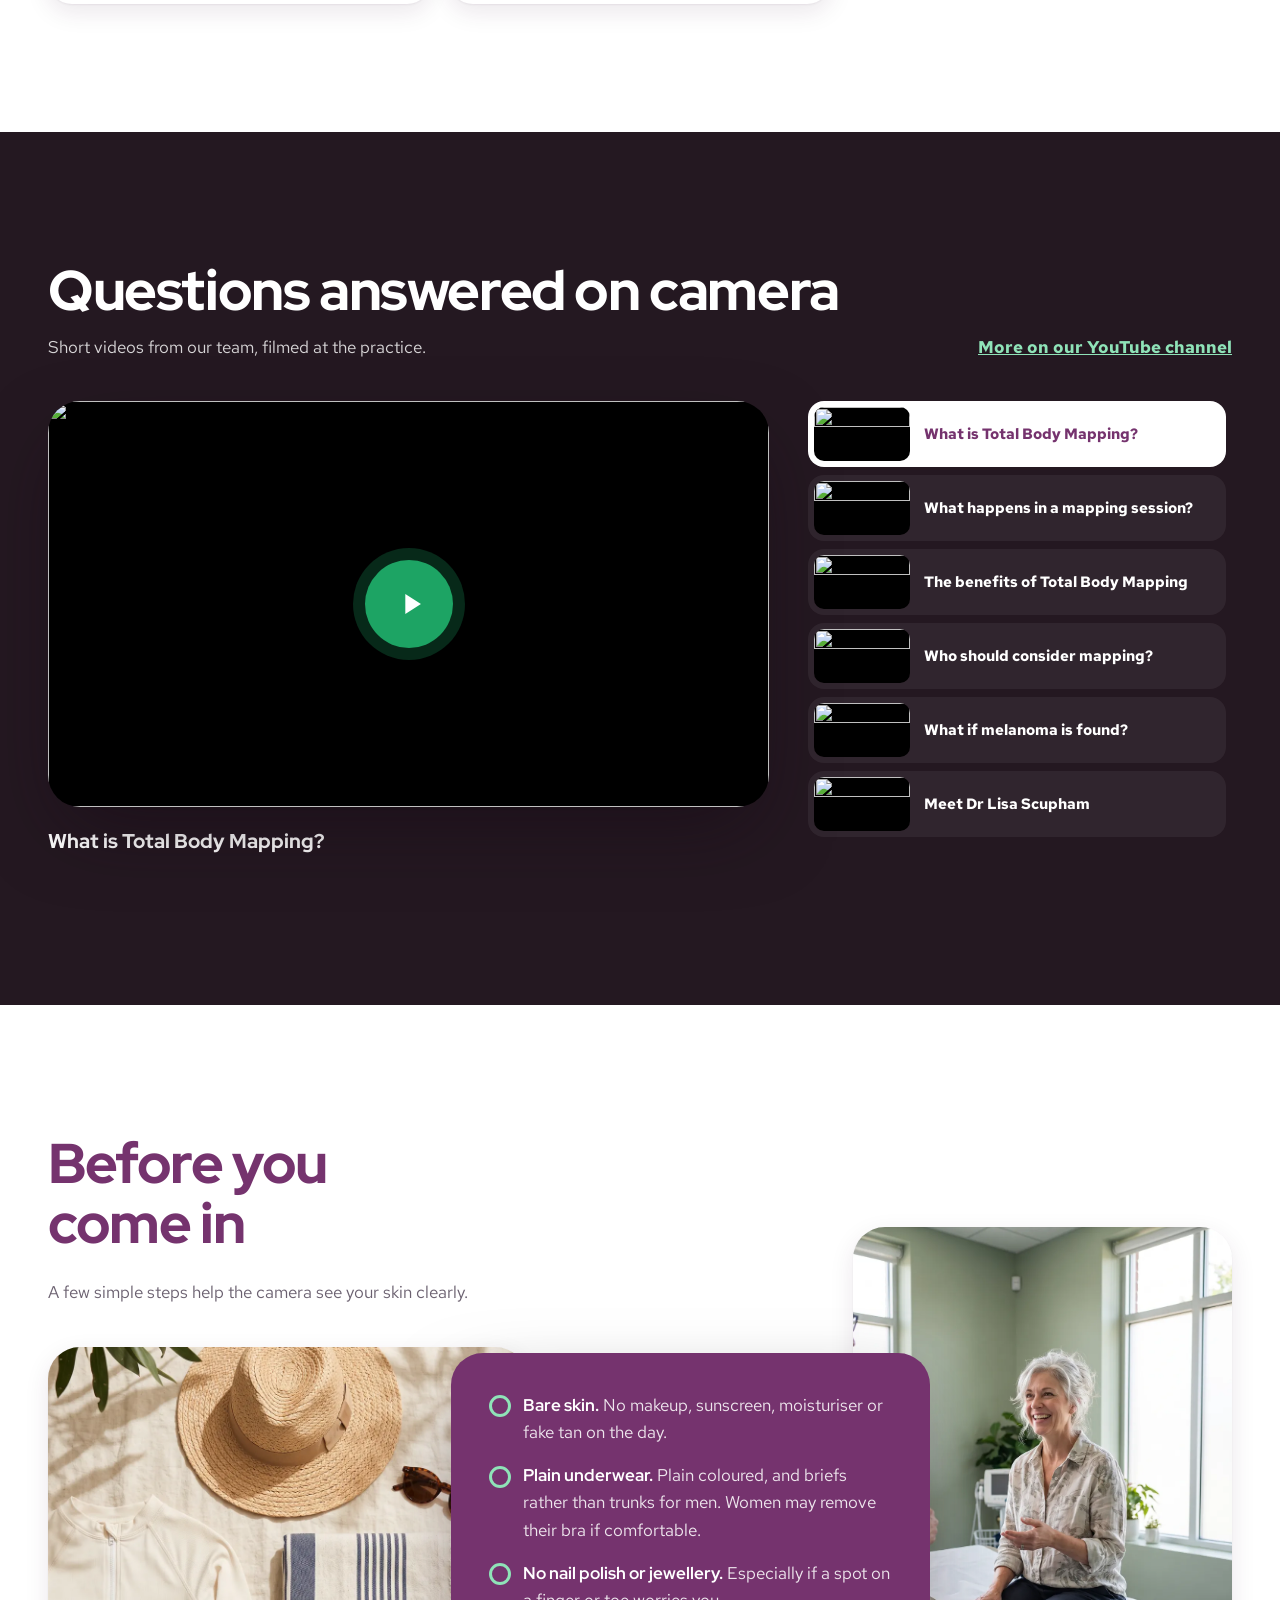
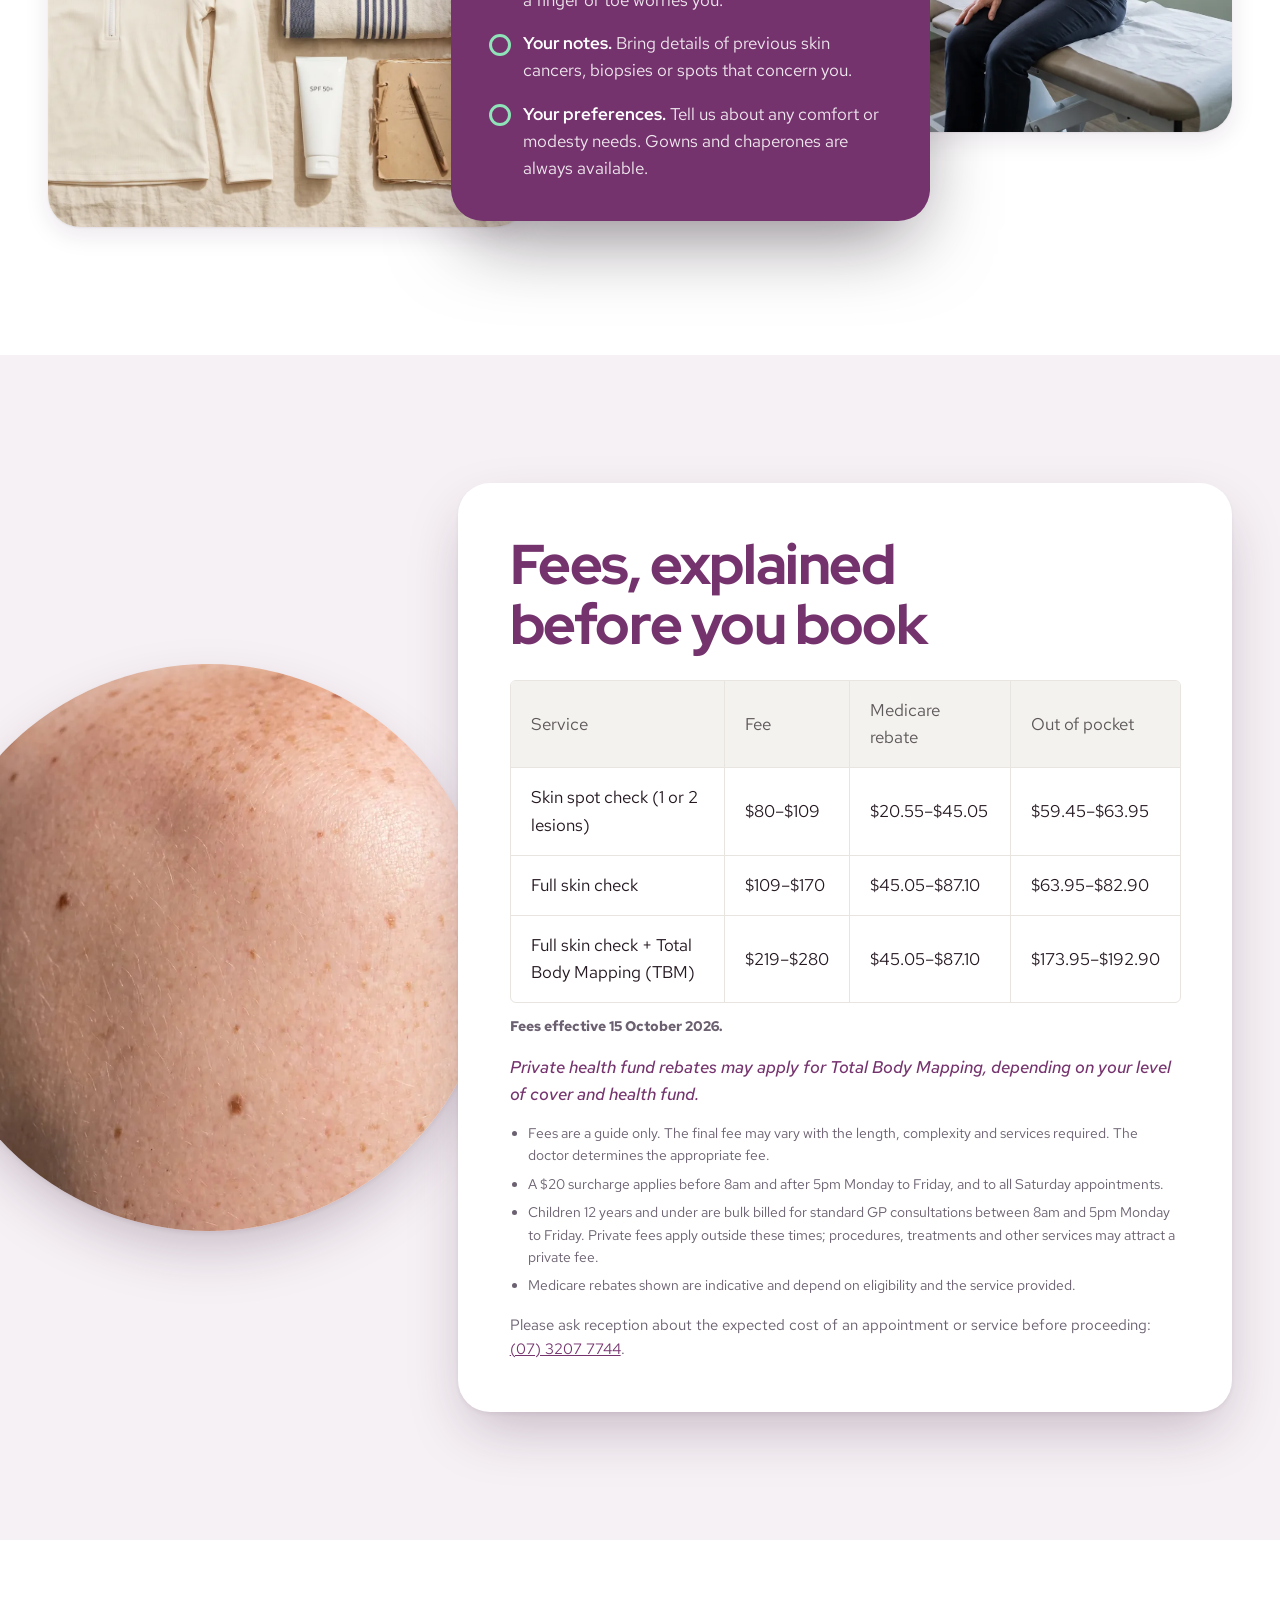
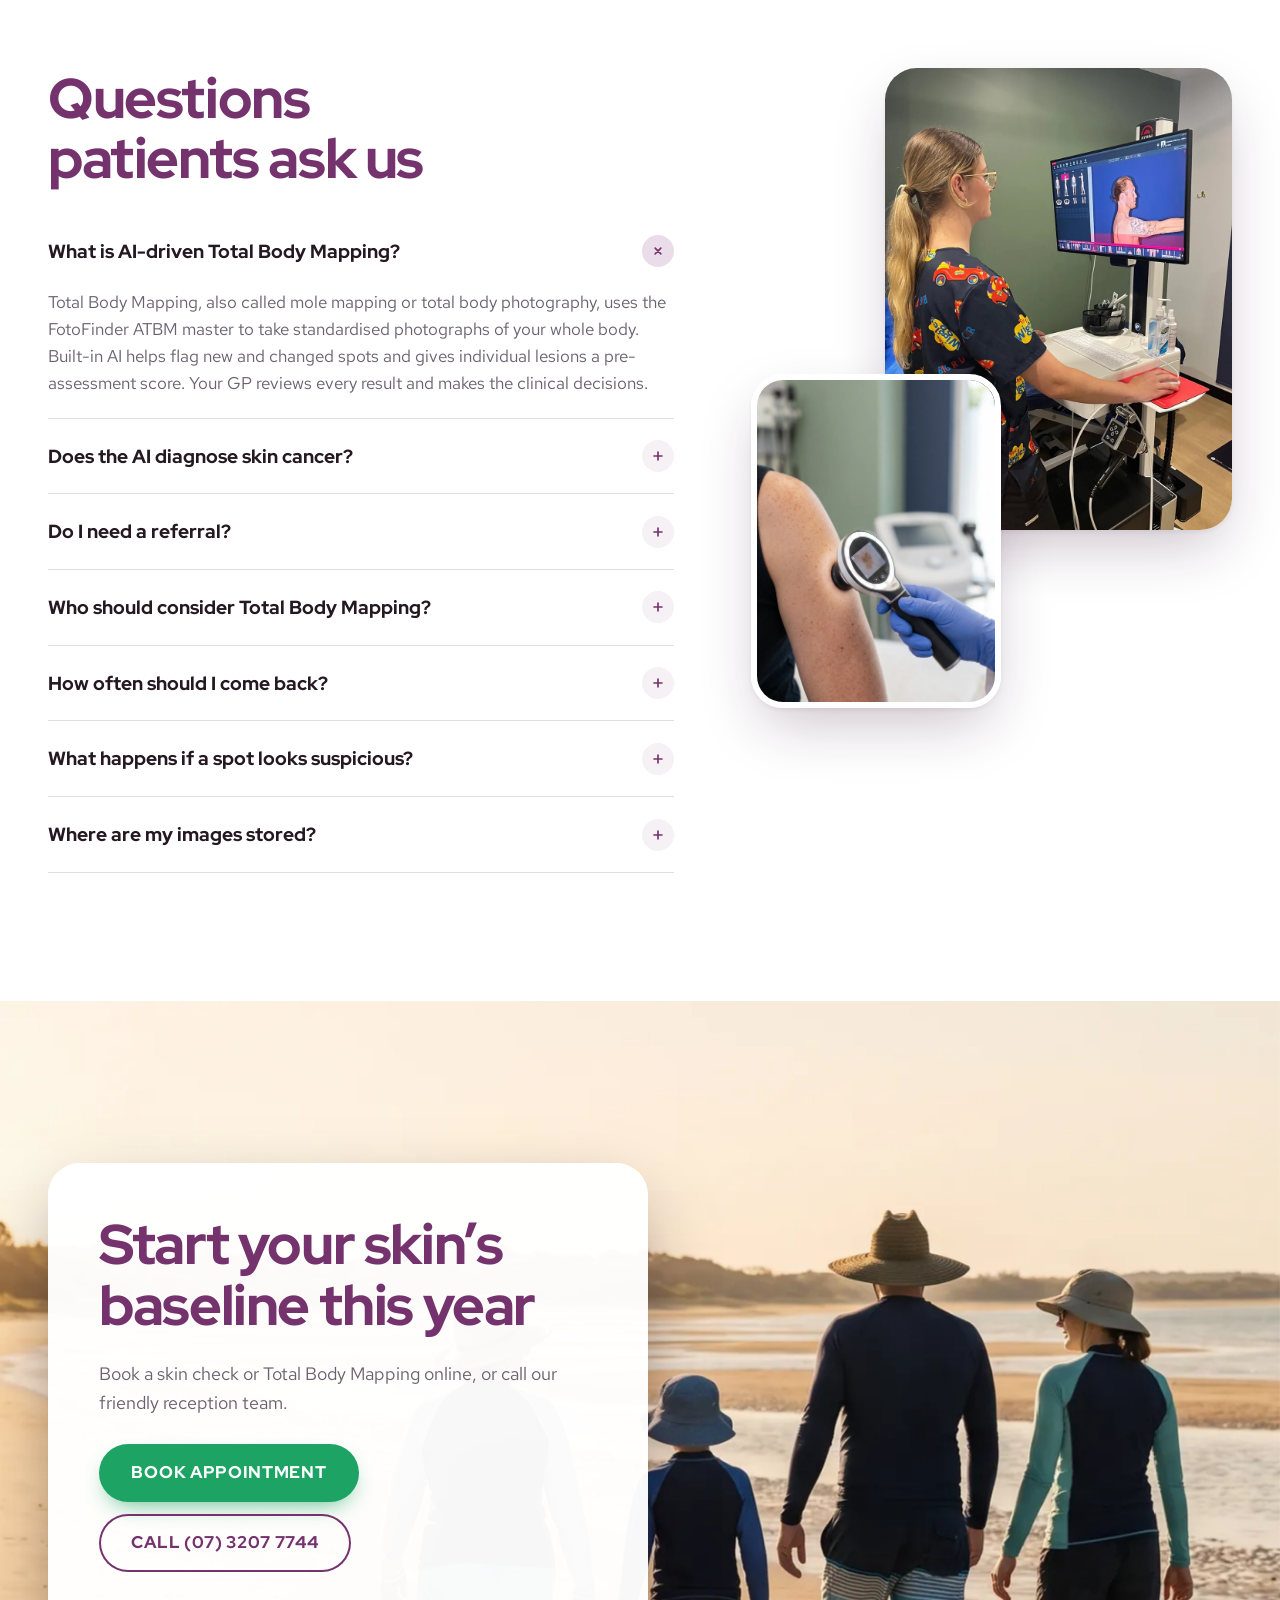
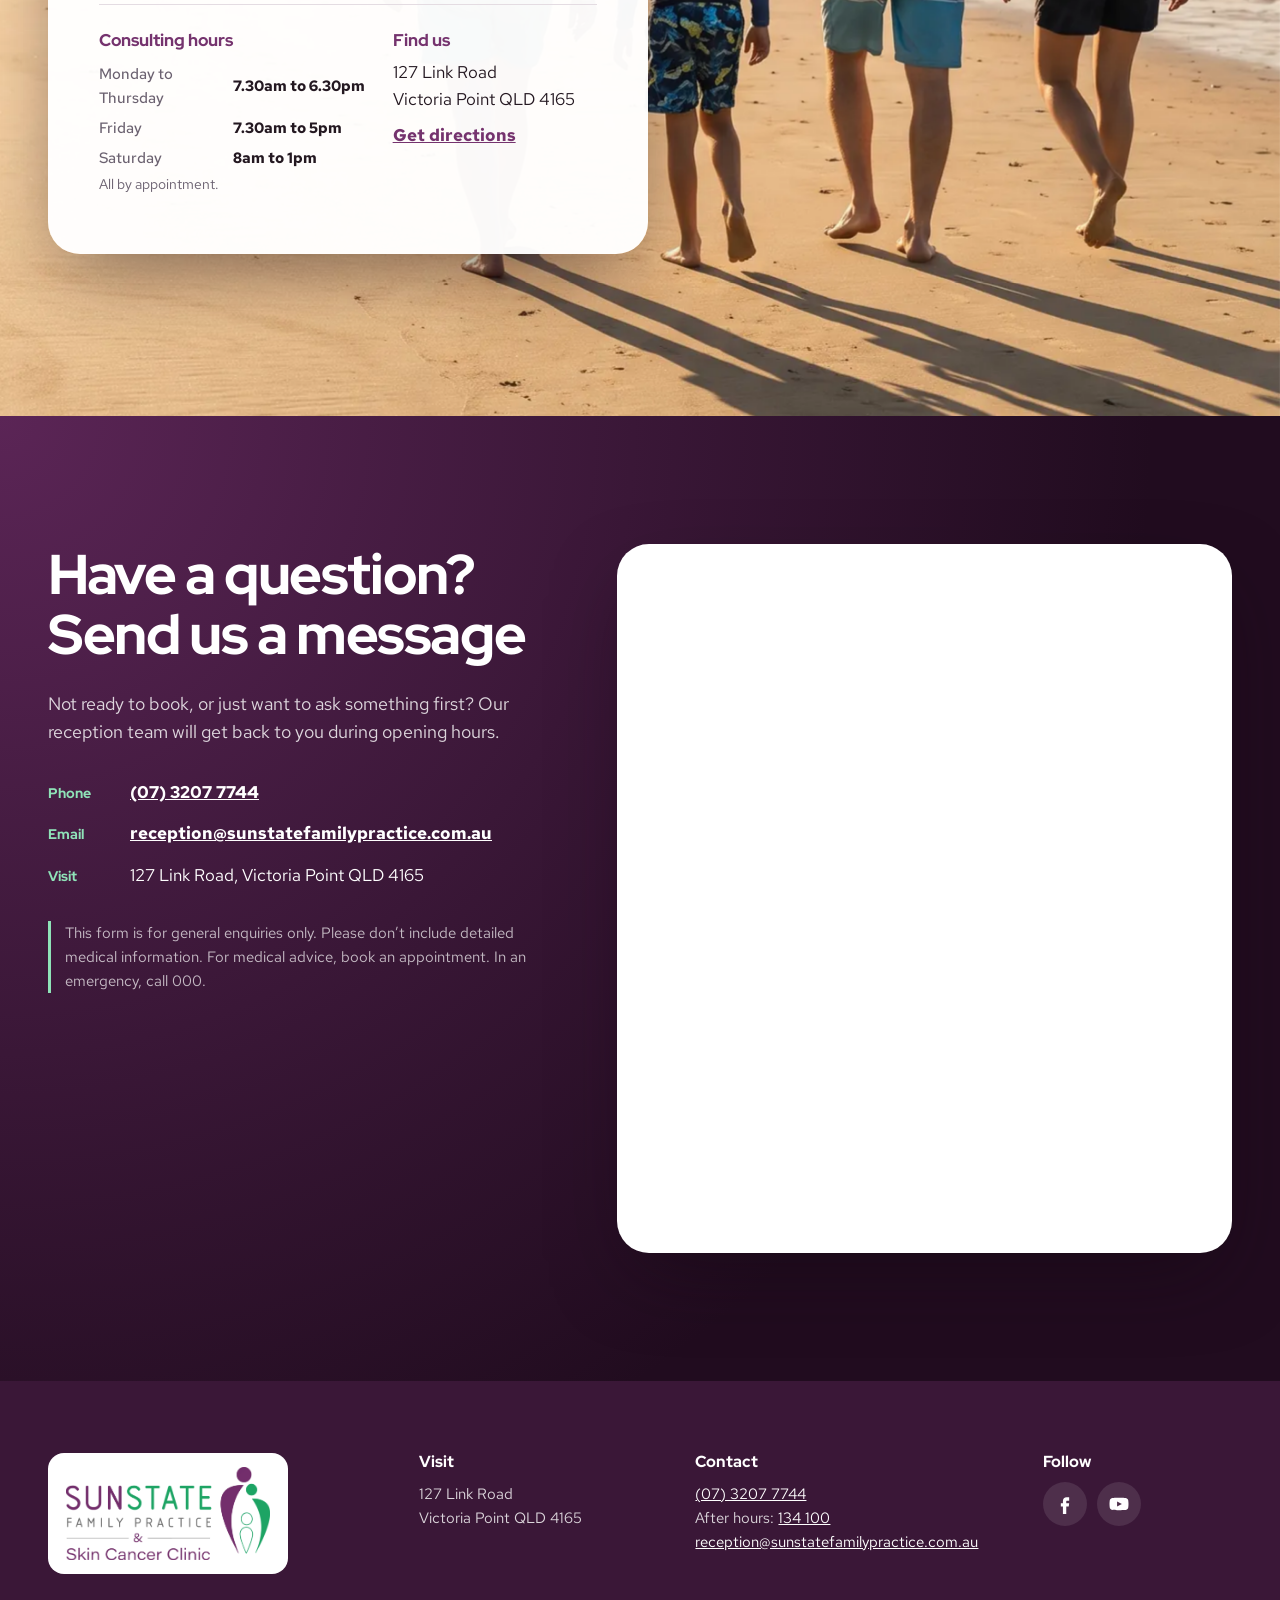
==== commit 3f4c10c9: "Fix styles not loading at /skin-cancer-check without a trailing slash Relative asset paths resolved " ====
--- a/skin-cancer-check/index.html
+++ b/skin-cancer-check/index.html
@@ -1,17 +1,24 @@
 <!doctype html>
 <html lang="en-AU">
 <head>
+<!-- Google Tag Manager -->
+<script>(function(w,d,s,l,i){w[l]=w[l]||[];w[l].push({'gtm.start':
+new Date().getTime(),event:'gtm.js'});var f=d.getElementsByTagName(s)[0],
+j=d.createElement(s),dl=l!='dataLayer'?'&l='+l:'';j.async=true;j.src=
+'https://www.googletagmanager.com/gtm.js?id='+i+dl;f.parentNode.insertBefore(j,f);
+})(window,document,'script','dataLayer','GTM-KR46SKDH');</script>
+<!-- End Google Tag Manager -->
 <meta charset="utf-8">
 <meta name="viewport" content="width=device-width, initial-scale=1">
 <meta name="robots" content="noindex, nofollow, noarchive, nosnippet, noimageindex">
 <title>AI-Driven Total Body Skin Mapping &amp; Skin Cancer Checks | Sunstate Family Practice, Victoria Point</title>
 <meta name="description" content="Doctor-led skin cancer checks and AI-driven Total Body Mapping with the FotoFinder ATBM master at Sunstate Family Practice &amp; Skin Cancer Clinic, Victoria Point, Redlands.">
-<link rel="icon" href="assets/img/favicon.png" type="image/png">
+<link rel="icon" href="/skin-cancer-check/assets/img/favicon.png" type="image/png">
 <link rel="preconnect" href="https://fonts.googleapis.com">
 <link rel="preconnect" href="https://fonts.gstatic.com" crossorigin>
 <link href="https://fonts.googleapis.com/css2?family=Red+Hat+Display:ital,wght@0,500;0,700;0,800;0,900;1,700&family=Red+Hat+Text:wght@400;500;700&display=swap" rel="stylesheet">
-<link rel="preload" as="image" href="assets/img/video-poster.webp">
-<link rel="stylesheet" href="assets/styles.css">
+<link rel="preload" as="image" href="/skin-cancer-check/assets/img/video-poster.webp">
+<link rel="stylesheet" href="/skin-cancer-check/assets/styles.css">
 <script>document.documentElement.classList.add("js")</script>
 <script type="application/ld+json">
 {
@@ -61,13 +68,17 @@
 </script>
 </head>
 <body>
+<!-- Google Tag Manager (noscript) -->
+<noscript><iframe src="https://www.googletagmanager.com/ns.html?id=GTM-KR46SKDH"
+height="0" width="0" style="display:none;visibility:hidden"></iframe></noscript>
+<!-- End Google Tag Manager (noscript) -->
 <a class="skip" href="#main">Skip to content</a>
 
 <!-- ============ HEADER ============ -->
 <header class="site-header" id="top" data-header>
   <div class="hdr">
     <a class="hdr__logo" href="#top" aria-label="Sunstate Family Practice and Skin Cancer Clinic, back to top">
-      <img src="assets/img/logo.webp" alt="Sunstate Family Practice &amp; Skin Cancer Clinic" width="1900" height="868">
+      <img src="/skin-cancer-check/assets/img/logo.webp" alt="Sunstate Family Practice &amp; Skin Cancer Clinic" width="1900" height="868">
     </a>
     <a class="btn btn--green hdr__booknow" href="https://www.hotdoc.com.au/medical-centres/victoria-point-QLD-4165/sunstate-family-practice/doctors" target="_blank" rel="noopener">Book now</a>
 
@@ -108,8 +119,8 @@
 
 <!-- ============ HERO ============ -->
 <section class="hero" aria-labelledby="hero-title">
-  <video class="hero__video" autoplay muted loop playsinline preload="metadata" poster="assets/img/video-poster.webp" data-hero-video
-         data-src-desktop="assets/video/hero.mp4" data-src-mobile="assets/video/hero-mobile.mp4" aria-hidden="true"></video>
+  <video class="hero__video" autoplay muted loop playsinline preload="metadata" poster="/skin-cancer-check/assets/img/video-poster.webp" data-hero-video
+         data-src-desktop="/skin-cancer-check/assets/video/hero.mp4" data-src-mobile="/skin-cancer-check/assets/video/hero-mobile.mp4" aria-hidden="true"></video>
   <div class="hero__shade" aria-hidden="true"></div>
   <div class="hero__inner">
     <div class="hero__copy">
@@ -117,7 +128,7 @@
       <h1 id="hero-title" class="hero__title">AI-driven total body skin mapping</h1>
       <p class="hero__sub">A doctor-led skin cancer check, with every spot on your body photographed, tracked and compared over time by the FotoFinder ATBM master.</p>
       <div class="hero__inline" data-inline-video data-video-id="MJl57qPpsfQ">
-        <video muted loop playsinline preload="none" poster="assets/img/video-poster.webp" data-src="assets/video/hero-mobile.mp4" aria-hidden="true"></video>
+        <video muted loop playsinline preload="none" poster="/skin-cancer-check/assets/img/video-poster.webp" data-src="/skin-cancer-check/assets/video/hero-mobile.mp4" aria-hidden="true"></video>
         <button class="hero__inline-sound" type="button" aria-label="Watch the video with sound">
           <svg viewBox="0 0 24 24" aria-hidden="true"><path d="M3 9v6h4l5 5V4L7 9H3zm13.5 3a4.5 4.5 0 0 0-2.5-4v8a4.5 4.5 0 0 0 2.5-4zM14 3.2v2.1a7 7 0 0 1 0 13.4v2.1a9 9 0 0 0 0-17.6z"/></svg>Watch with sound
         </button>
@@ -146,13 +157,13 @@
   <div class="wrap tech__grid">
     <div class="tech__collage" aria-hidden="false">
       <figure class="tech__main reveal-img">
-        <img src="assets/img/video-body-imaging.webp" alt="A patient standing in front of the FotoFinder ATBM master at Sunstate while his full-body images appear on screen" width="1280" height="720" loading="lazy">
+        <img src="/skin-cancer-check/assets/img/video-body-imaging.webp" alt="A patient standing in front of the FotoFinder ATBM master at Sunstate while his full-body images appear on screen" width="1280" height="720" loading="lazy">
       </figure>
       <figure class="tech__sat tech__sat--lens reveal-img">
-        <img src="assets/img/dermoscopy-mole.webp" alt="A dermoscopic close-up of a mole showing its pigment network" width="900" height="900" loading="lazy">
+        <img src="/skin-cancer-check/assets/img/dermoscopy-mole.webp" alt="A dermoscopic close-up of a mole showing its pigment network" width="900" height="900" loading="lazy">
       </figure>
       <figure class="tech__sat tech__sat--device reveal-img">
-        <img src="assets/img/video-atbm-device.webp" alt="The FotoFinder ATBM master camera tower in the Sunstate imaging room" width="1280" height="720" loading="lazy">
+        <img src="/skin-cancer-check/assets/img/video-atbm-device.webp" alt="The FotoFinder ATBM master camera tower in the Sunstate imaging room" width="1280" height="720" loading="lazy">
       </figure>
       <div class="tech__chip">
         <span class="ring ring--new" aria-hidden="true"></span>
@@ -175,8 +186,8 @@
 <!-- ============ SERVICES (TABS over full-bleed) ============ -->
 <section class="services" id="services" aria-labelledby="services-title">
   <div class="services__bg" aria-hidden="true">
-    <img src="assets/img/woman-sun-hat.webp" alt="" data-svc-bg="check" class="is-active" loading="lazy">
-    <img src="assets/img/man-sailing.webp" alt="" data-svc-bg="mapping" loading="lazy">
+    <img src="/skin-cancer-check/assets/img/woman-sun-hat.webp" alt="" data-svc-bg="check" class="is-active" loading="lazy">
+    <img src="/skin-cancer-check/assets/img/man-sailing.webp" alt="" data-svc-bg="mapping" loading="lazy">
   </div>
   <div class="wrap services__wrap">
     <div class="services__card">
@@ -200,7 +211,7 @@
               <li>Often done yearly, depending on your risk factors</li>
             </ul>
           </div>
-          <figure class="panel__img"><img src="assets/img/video-dermatoscope.webp" alt="A Sunstate GP examining a patient’s shoulder with a dermatoscope" width="1280" height="720" loading="lazy"></figure>
+          <figure class="panel__img"><img src="/skin-cancer-check/assets/img/video-dermatoscope.webp" alt="A Sunstate GP examining a patient’s shoulder with a dermatoscope" width="1280" height="720" loading="lazy"></figure>
         </div>
       </div>
 
@@ -215,7 +226,7 @@
               <li>Recommended when closer ongoing monitoring is needed</li>
             </ul>
           </div>
-          <figure class="panel__img"><img src="assets/img/video-mosaic-view.webp" alt="The FotoFinder mosaic view showing every mole from a total body scan side by side" width="1280" height="720" loading="lazy"></figure>
+          <figure class="panel__img"><img src="/skin-cancer-check/assets/img/video-mosaic-view.webp" alt="The FotoFinder mosaic view showing every mole from a total body scan side by side" width="1280" height="720" loading="lazy"></figure>
         </div>
       </div>
 
@@ -249,7 +260,7 @@
 
     <div class="scan__stage" data-scan data-visit="baseline">
       <figure class="scan__figure">
-        <img src="assets/img/back-clinical.webp" alt="Illustrative total body image of a woman’s back with mapped moles" width="1200" height="1490" loading="lazy">
+        <img src="/skin-cancer-check/assets/img/back-clinical.webp" alt="Illustrative total body image of a woman’s back with mapped moles" width="1200" height="1490" loading="lazy">
         <div class="scan__rings" aria-hidden="true">
           <!-- x,y in % ; state at follow-up: u = unchanged, c = changed, n = new -->
           <span style="--x:57;--y:68.5" data-s="c"></span>
@@ -273,7 +284,7 @@
         <div class="scan__sweep" aria-hidden="true"></div>
       </figure>
       <figure class="scan__zoom">
-        <img src="assets/img/dermoscopy-mole.webp" alt="" width="900" height="900" loading="lazy">
+        <img src="/skin-cancer-check/assets/img/dermoscopy-mole.webp" alt="" width="900" height="900" loading="lazy">
         <figcaption>Changed lesion, sent to your GP for dermoscopy</figcaption>
       </figure>
     </div>
@@ -287,11 +298,11 @@
       <h2 id="process-title" class="h2">Your mapping appointment, step by step</h2>
       <p>Imaging, examination and advice in a single visit. You stay in plain underwear, with gowns and a chaperone available whenever you would like them.</p>
       <div class="process__media" aria-hidden="true">
-        <img src="assets/img/video-body-imaging.webp" alt="" class="is-active" data-step-img="1">
-        <img src="assets/img/video-mosaic-view.webp" alt="" data-step-img="2">
-        <img src="assets/img/video-dermoscopy-camera.webp" alt="" data-step-img="3">
-        <img src="assets/img/ai-body-map.webp" alt="" data-step-img="4">
-        <img src="assets/img/gp-reviewing-images.webp" alt="" data-step-img="5">
+        <img src="/skin-cancer-check/assets/img/video-body-imaging.webp" alt="" class="is-active" data-step-img="1">
+        <img src="/skin-cancer-check/assets/img/video-mosaic-view.webp" alt="" data-step-img="2">
+        <img src="/skin-cancer-check/assets/img/video-dermoscopy-camera.webp" alt="" data-step-img="3">
+        <img src="/skin-cancer-check/assets/img/ai-body-map.webp" alt="" data-step-img="4">
+        <img src="/skin-cancer-check/assets/img/gp-reviewing-images.webp" alt="" data-step-img="5">
       </div>
       <a class="btn btn--green" href="https://www.hotdoc.com.au/medical-centres/victoria-point-QLD-4165/sunstate-family-practice/doctors" target="_blank" rel="noopener">Book Total Body Mapping</a>
     </div>
@@ -302,7 +313,7 @@
         <div>
           <h3>Total body photographs</h3>
           <p>A trained team member guides you through a series of standard poses in front of the ATBM master. The automated camera captures your whole body in minutes, with consistent angles, distance and lighting every time.</p>
-          <img class="step__img" src="assets/img/video-body-imaging.webp" alt="A patient posing for total body photographs in front of the ATBM master" width="1280" height="720" loading="lazy">
+          <img class="step__img" src="/skin-cancer-check/assets/img/video-body-imaging.webp" alt="A patient posing for total body photographs in front of the ATBM master" width="1280" height="720" loading="lazy">
         </div>
       </li>
       <li class="step" data-step="2">
@@ -310,7 +321,7 @@
         <div>
           <h3>Mosaic view and Bodyscan</h3>
           <p>Every mole from the scan is laid out on one screen. At follow-up visits, Bodyscan compares the new images with your baseline and marks spots that are new or have changed.</p>
-          <img class="step__img" src="assets/img/video-mosaic-view.webp" alt="The mosaic view listing every lesion from a scan" width="1280" height="720" loading="lazy">
+          <img class="step__img" src="/skin-cancer-check/assets/img/video-mosaic-view.webp" alt="The mosaic view listing every lesion from a scan" width="1280" height="720" loading="lazy">
         </div>
       </li>
       <li class="step" data-step="3">
@@ -318,7 +329,7 @@
         <div>
           <h3>Close-up video dermoscopy</h3>
           <p>Your GP examines your skin and takes magnified dermoscopic images of selected spots, so their fine structure can be compared over time in your personal mole gallery.</p>
-          <img class="step__img" src="assets/img/video-dermoscopy-camera.webp" alt="A GP using the FotoFinder video dermatoscope on a patient’s shoulder" width="1280" height="720" loading="lazy">
+          <img class="step__img" src="/skin-cancer-check/assets/img/video-dermoscopy-camera.webp" alt="A GP using the FotoFinder video dermatoscope on a patient’s shoulder" width="1280" height="720" loading="lazy">
         </div>
       </li>
       <li class="step" data-step="4">
@@ -326,7 +337,7 @@
         <div>
           <h3>AI-assisted pre-assessment</h3>
           <p>FotoFinder’s built-in AI gives individual lesions a pre-assessment score, adding a second, consistent set of eyes. It supports your doctor’s judgement and never replaces it.</p>
-          <img class="step__img" src="assets/img/ai-body-map.webp" alt="A visualisation of a body map with marked lesions and dermoscopy thumbnails" width="1200" height="1490" loading="lazy">
+          <img class="step__img" src="/skin-cancer-check/assets/img/ai-body-map.webp" alt="A visualisation of a body map with marked lesions and dermoscopy thumbnails" width="1200" height="1490" loading="lazy">
         </div>
       </li>
       <li class="step" data-step="5">
@@ -334,7 +345,7 @@
         <div>
           <h3>Your plan, explained</h3>
           <p>Your GP talks you through the findings: what to watch, when to come back and what would prompt an earlier review. If a spot needs a biopsy or removal, many can be treated here at the practice.</p>
-          <img class="step__img" src="assets/img/gp-reviewing-images.webp" alt="A GP explaining skin images on screen to a patient" width="1400" height="939" loading="lazy">
+          <img class="step__img" src="/skin-cancer-check/assets/img/gp-reviewing-images.webp" alt="A GP explaining skin images on screen to a patient" width="1400" height="939" loading="lazy">
         </div>
       </li>
     </ol>
@@ -357,9 +368,9 @@
       </div>
 
       <div class="slider" data-compare style="--pos:50%">
-        <img class="slider__img" src="assets/img/back-clinical.webp" alt="The same back photographed under standardised clinical lighting" width="1200" height="1490" loading="lazy">
+        <img class="slider__img" src="/skin-cancer-check/assets/img/back-clinical.webp" alt="The same back photographed under standardised clinical lighting" width="1200" height="1490" loading="lazy">
         <div class="slider__top">
-          <img class="slider__img" src="assets/img/back-phone.webp" alt="A back photographed at home on a phone, with uneven light and flash glare" width="1200" height="1490" loading="lazy">
+          <img class="slider__img" src="/skin-cancer-check/assets/img/back-phone.webp" alt="A back photographed at home on a phone, with uneven light and flash glare" width="1200" height="1490" loading="lazy">
         </div>
         <span class="slider__tag slider__tag--l">Phone</span>
         <span class="slider__tag slider__tag--r">ATBM master</span>
@@ -383,14 +394,14 @@
 
 <!-- ============ REDLANDS (full-bleed parallax) ============ -->
 <section class="local" aria-labelledby="local-title">
-  <div class="local__bg" aria-hidden="true"><img src="assets/img/jetty-victoria-point.webp" alt="" data-parallax loading="lazy"></div>
+  <div class="local__bg" aria-hidden="true"><img src="/skin-cancer-check/assets/img/jetty-victoria-point.webp" alt="" data-parallax loading="lazy"></div>
   <div class="wrap local__inner">
     <div class="local__copy">
       <h2 id="local-title" class="h2 h2--light local__title">Bayside living means a lifetime of sun</h2>
       <p>Queensland has some of the highest rates of skin cancer in the world. Even if you are careful now, your skin may carry damage from years of boating, gardening, sport and school holidays at the beach. Finding a change early means treatment is more likely to be effective.</p>
     </div>
     <figure class="local__sat">
-      <img src="assets/img/coochiemudlo-aerial.webp" alt="Aerial view of Coochiemudlo Island and the Southern Moreton Bay Islands" width="1400" height="781" loading="lazy">
+      <img src="/skin-cancer-check/assets/img/coochiemudlo-aerial.webp" alt="Aerial view of Coochiemudlo Island and the Southern Moreton Bay Islands" width="1400" height="781" loading="lazy">
       <figcaption>
         <strong>Patients come to us from across the Redlands and the bay islands</strong>
         <span class="suburbs">Victoria Point, Thornlands, Redland Bay, Mount Cotton, Cleveland, Alexandra Hills, Sheldon, Ormiston, Wellington Point, Capalaba, Birkdale, Coochiemudlo, Macleay, Karragarra, Lamb and Russell Islands</span>
@@ -408,7 +419,7 @@
     </div>
     <div class="doctors__feature">
       <article class="doc doc--feature">
-        <img src="assets/img/dr-randal-johnson.webp" alt="Dr Randal Johnson" width="500" height="500" loading="lazy">
+        <img src="/skin-cancer-check/assets/img/dr-randal-johnson.webp" alt="Dr Randal Johnson" width="500" height="500" loading="lazy">
         <div class="doc__body">
           <h3>Dr Randal Johnson</h3>
           <p class="doc__q">BSc, MD, SCHP, FRACGP</p>
@@ -416,7 +427,7 @@
         </div>
       </article>
       <article class="doc doc--feature">
-        <img src="assets/img/dr-lisa-scupham.webp" alt="Dr Lisa Scupham" width="500" height="500" loading="lazy">
+        <img src="/skin-cancer-check/assets/img/dr-lisa-scupham.webp" alt="Dr Lisa Scupham" width="500" height="500" loading="lazy">
         <div class="doc__body">
           <h3>Dr Lisa Scupham</h3>
           <p class="doc__q">BPharm, MBBS (Hons), GradDipSurgAnat, MS, FRACGP</p>
@@ -427,7 +438,7 @@
     <h3 class="doctors__sub">Also seeing patients for skin checks</h3>
     <div class="doctors__team">
       <article class="doc">
-        <img src="assets/img/dr-andrew-ganter.webp" alt="Dr Andrew Ganter" width="400" height="400" loading="lazy">
+        <img src="/skin-cancer-check/assets/img/dr-andrew-ganter.webp" alt="Dr Andrew Ganter" width="400" height="400" loading="lazy">
         <div class="doc__body">
           <h3>Dr Andrew Ganter</h3>
           <p class="doc__q">MBBS, FRACGP. Principal GP</p>
@@ -435,7 +446,7 @@
         </div>
       </article>
       <article class="doc">
-        <img src="assets/img/dr-eugenia-haller.webp" alt="Dr Eugenia Haller" width="600" height="600" loading="lazy">
+        <img src="/skin-cancer-check/assets/img/dr-eugenia-haller.webp" alt="Dr Eugenia Haller" width="600" height="600" loading="lazy">
         <div class="doc__body">
           <h3>Dr Eugenia Haller</h3>
           <p class="doc__q">MD, FRACGP</p>
@@ -443,7 +454,7 @@
         </div>
       </article>
       <article class="doc">
-        <img src="assets/img/dr-chau-vu.webp" alt="Dr Chau Vu" width="400" height="400" loading="lazy">
+        <img src="/skin-cancer-check/assets/img/dr-chau-vu.webp" alt="Dr Chau Vu" width="400" height="400" loading="lazy">
         <div class="doc__body">
           <h3>Dr Chau Vu</h3>
           <p class="doc__q">BSc, MBBS, FRACGP</p>
@@ -451,7 +462,7 @@
         </div>
       </article>
       <article class="doc">
-        <img src="assets/img/dr-ben-ierna.webp" alt="Dr Ben Ierna" width="500" height="500" loading="lazy">
+        <img src="/skin-cancer-check/assets/img/dr-ben-ierna.webp" alt="Dr Ben Ierna" width="500" height="500" loading="lazy">
         <div class="doc__body">
           <h3>Dr Ben Ierna</h3>
           <p class="doc__q">BAppSc, MBBS, FRACGP</p>
@@ -459,7 +470,7 @@
         </div>
       </article>
       <article class="doc">
-        <img src="assets/img/dr-tegan-stein.webp" alt="Dr Tegan Stein" width="400" height="400" loading="lazy">
+        <img src="/skin-cancer-check/assets/img/dr-tegan-stein.webp" alt="Dr Tegan Stein" width="400" height="400" loading="lazy">
         <div class="doc__body">
           <h3>Dr Tegan Stein</h3>
           <p class="doc__q">BSc, MBBS, FRACGP</p>
@@ -511,8 +522,8 @@
       <h2 id="prep-title" class="h2">Before you come in</h2>
       <p>A few simple steps help the camera see your skin clearly.</p>
     </div>
-    <figure class="prep__img prep__img--a"><img src="assets/img/sun-safe-flatlay.webp" alt="A sun hat, sunglasses, sunscreen and a notebook laid out on linen" width="1000" height="1000" loading="lazy"></figure>
-    <figure class="prep__img prep__img--b"><img src="assets/img/patient-consult.webp" alt="A relaxed patient chatting with her doctor on an examination couch" width="1000" height="1339" loading="lazy"></figure>
+    <figure class="prep__img prep__img--a"><img src="/skin-cancer-check/assets/img/sun-safe-flatlay.webp" alt="A sun hat, sunglasses, sunscreen and a notebook laid out on linen" width="1000" height="1000" loading="lazy"></figure>
+    <figure class="prep__img prep__img--b"><img src="/skin-cancer-check/assets/img/patient-consult.webp" alt="A relaxed patient chatting with her doctor on an examination couch" width="1000" height="1339" loading="lazy"></figure>
     <ul class="prep__list">
       <li><strong>Bare skin.</strong> No makeup, sunscreen, moisturiser or fake tan on the day.</li>
       <li><strong>Plain underwear.</strong> Plain coloured, and briefs rather than trunks for men. Women may remove their bra if comfortable.</li>
@@ -526,7 +537,7 @@
 <!-- ============ FEES ============ -->
 <section class="fees" id="fees" aria-labelledby="fees-title">
   <div class="wrap fees__grid">
-    <figure class="fees__img"><img src="assets/img/freckled-shoulder.webp" alt="Close-up of freckled, sun-exposed shoulder skin" width="900" height="900" loading="lazy"></figure>
+    <figure class="fees__img"><img src="/skin-cancer-check/assets/img/freckled-shoulder.webp" alt="Close-up of freckled, sun-exposed shoulder skin" width="900" height="900" loading="lazy"></figure>
     <div class="fees__card">
       <h2 id="fees-title" class="h2">Fees, explained before you book</h2>
       <div class="table-wrap">
@@ -589,15 +600,15 @@
       </details>
     </div>
     <div class="faq__media" aria-hidden="true">
-      <img class="faq__img faq__img--a" src="assets/img/clinic-atbm-capture.webp" alt="" loading="lazy">
-      <img class="faq__img faq__img--b" src="assets/img/dermatoscope-arm.webp" alt="" loading="lazy">
+      <img class="faq__img faq__img--a" src="/skin-cancer-check/assets/img/clinic-atbm-capture.webp" alt="" loading="lazy">
+      <img class="faq__img faq__img--b" src="/skin-cancer-check/assets/img/dermatoscope-arm.webp" alt="" loading="lazy">
     </div>
   </div>
 </section>
 
 <!-- ============ FINAL CTA ============ -->
 <section class="final" aria-labelledby="final-title">
-  <div class="final__bg" aria-hidden="true"><img src="assets/img/family-beach.webp" alt="" data-parallax loading="lazy"></div>
+  <div class="final__bg" aria-hidden="true"><img src="/skin-cancer-check/assets/img/family-beach.webp" alt="" data-parallax loading="lazy"></div>
   <div class="wrap final__inner">
     <div class="final__card">
       <h2 id="final-title" class="h2">Start your skin’s baseline this year</h2>
@@ -671,7 +682,7 @@
 <footer class="footer">
   <div class="wrap footer__grid">
     <div class="footer__brand">
-      <img src="assets/img/logo.webp" alt="Sunstate Family Practice &amp; Skin Cancer Clinic" width="1900" height="868" loading="lazy">
+      <img src="/skin-cancer-check/assets/img/logo.webp" alt="Sunstate Family Practice &amp; Skin Cancer Clinic" width="1900" height="868" loading="lazy">
     </div>
     <div>
       <h3>Visit</h3>
@@ -692,7 +703,7 @@
   <div class="wrap footer__legal">
     <div class="footer__legal-row">
       <p class="disclaimer"><strong>Medical disclaimer.</strong> The information on this page is general in nature and is not a substitute for individual medical advice. Total Body Mapping and AI-assisted analysis support, and do not replace, a full skin examination by your doctor. Image coverage can vary with posture, hair and body shape. Results and recommended follow-up intervals differ between individuals. Any surgical or invasive procedure, including biopsy and excision, carries risks. Before proceeding, you may wish to seek a second opinion from an appropriately qualified health practitioner.</p>
-      <img class="footer__agpal" src="assets/img/agpal.webp" alt="Proudly AGPAL accredited: our commitment to your safety and care" width="694" height="262" loading="lazy">
+      <img class="footer__agpal" src="/skin-cancer-check/assets/img/agpal.webp" alt="Proudly AGPAL accredited: our commitment to your safety and care" width="694" height="262" loading="lazy">
     </div>
     <div class="footer__bottom">
       <p>© <span data-year>2026</span> Sunstate Family Practice &amp; Skin Cancer Clinic</p>
@@ -715,6 +726,6 @@
   </div>
 </div>
 
-<script src="assets/main.js" defer></script>
+<script src="/skin-cancer-check/assets/main.js" defer></script>
 </body>
 </html>
--- a/skin-cancer-check/assets/styles.css
+++ b/skin-cancer-check/assets/styles.css
@@ -774,7 +774,7 @@
 
 
 /* LeadConnector form embed: white card that hugs the iframe with no padding below */
-.contact__embed { background: #fff; border-radius: var(--r-xl); overflow: hidden; box-shadow: var(--sh-3); line-height: 0; }
+.contact__embed { background: #fff; border-radius: var(--r-xl); overflow: hidden; box-shadow: var(--sh-3); line-height: 0; padding: 40px; }
 .contact__embed iframe { display: block; width: 100%; min-height: 0; }
 
 /* ---------- Reduced motion ---------- */
